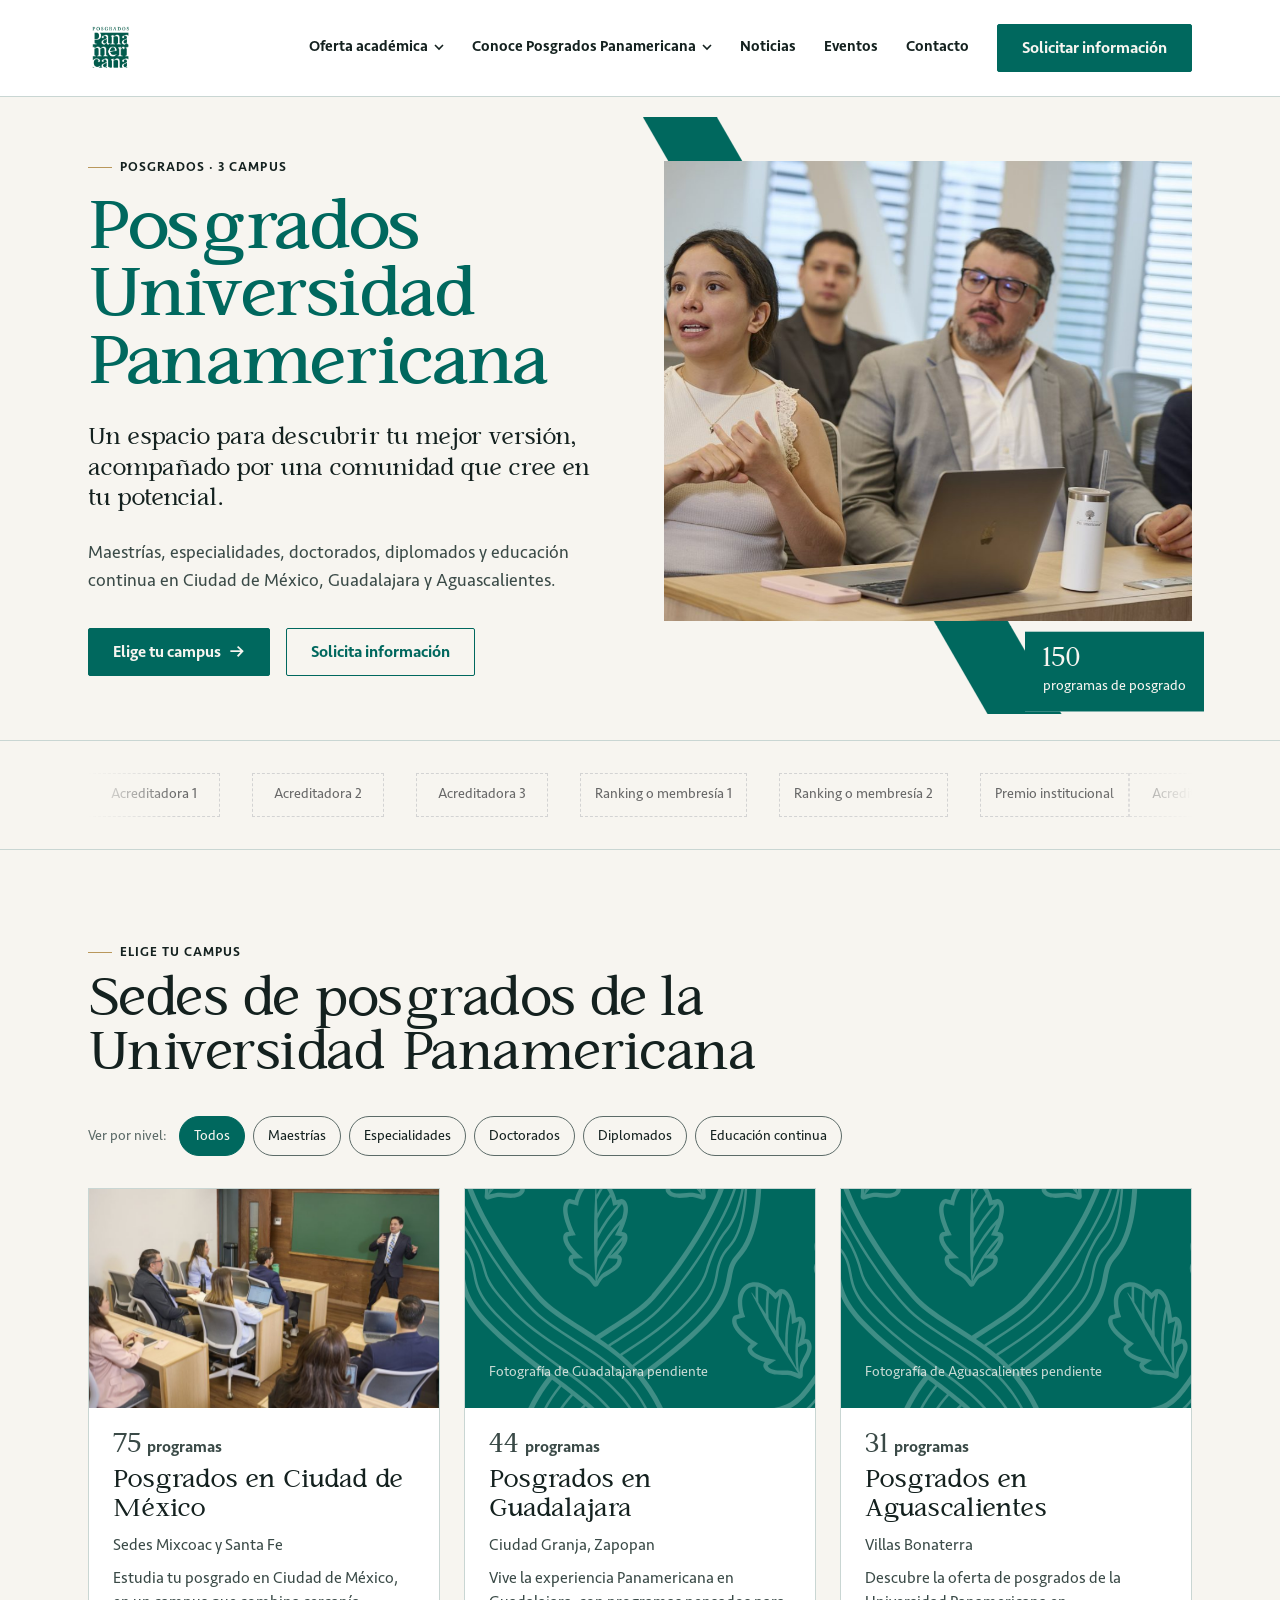
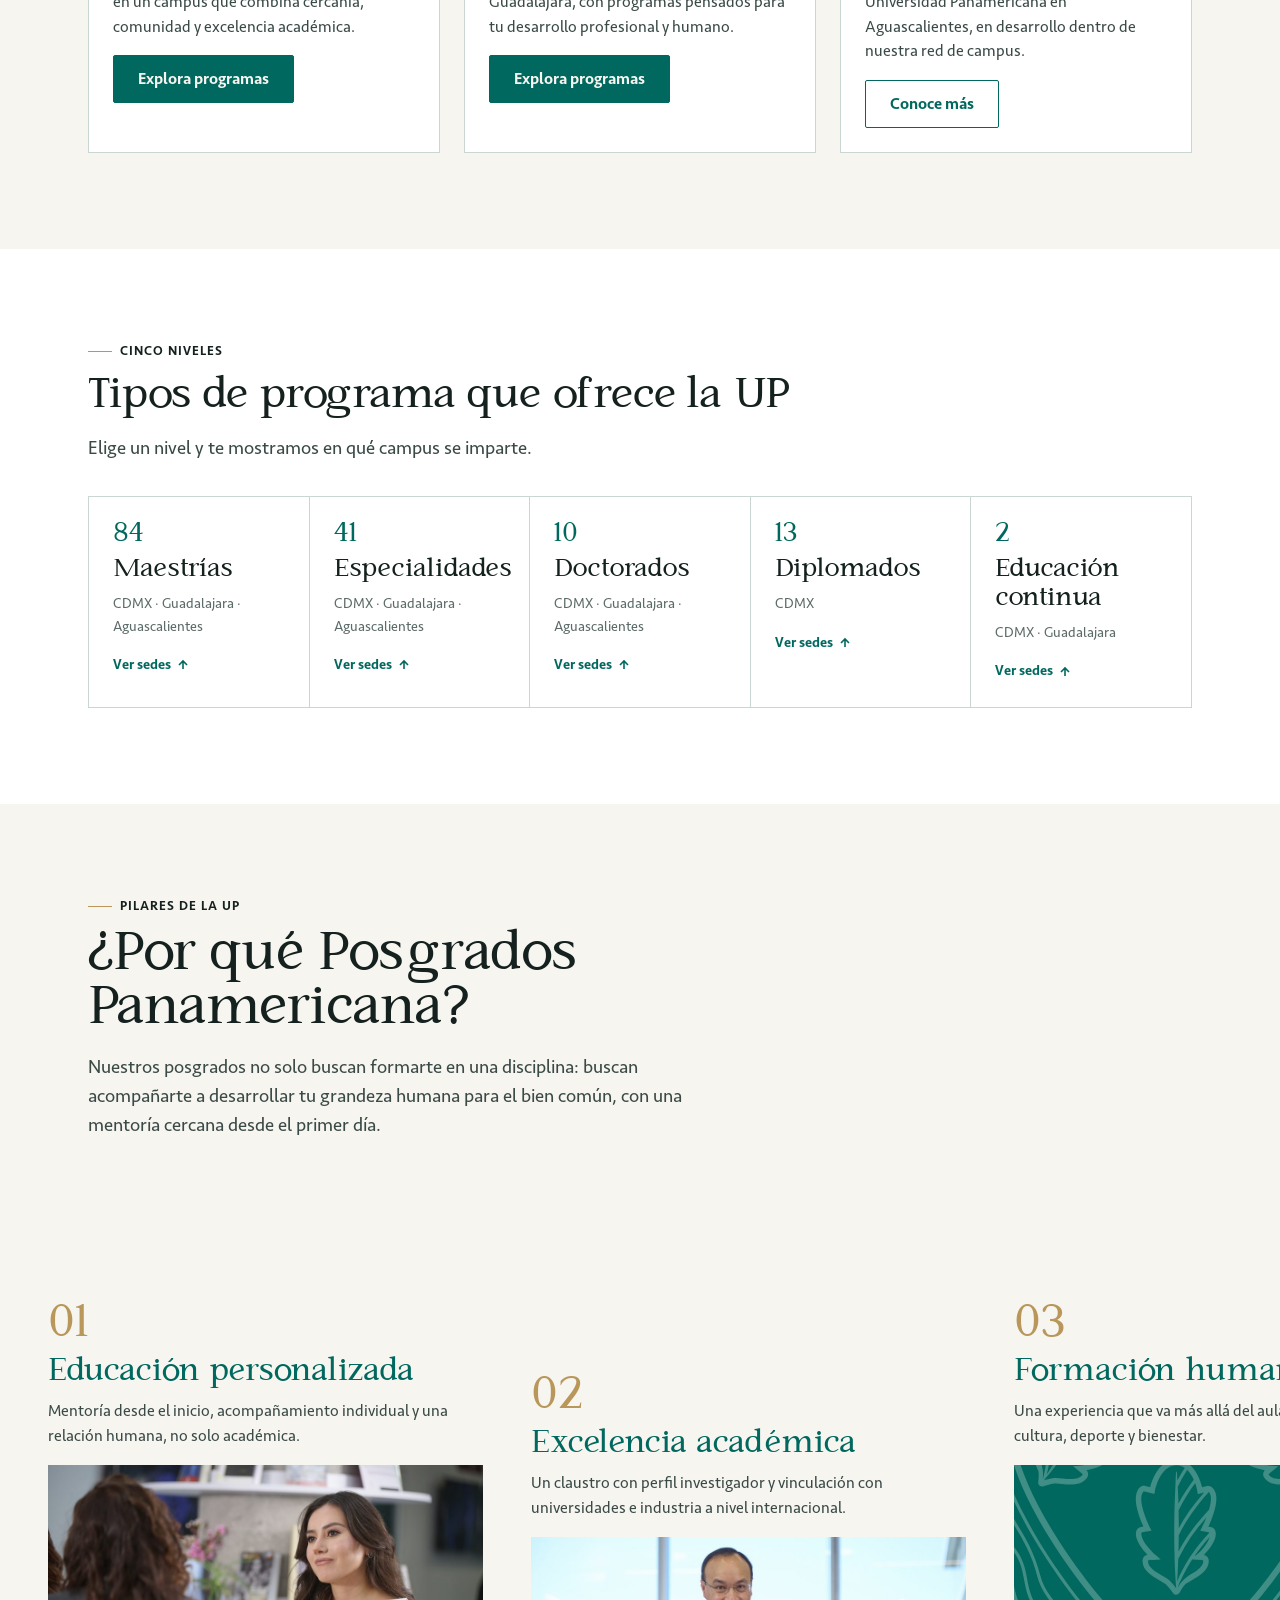
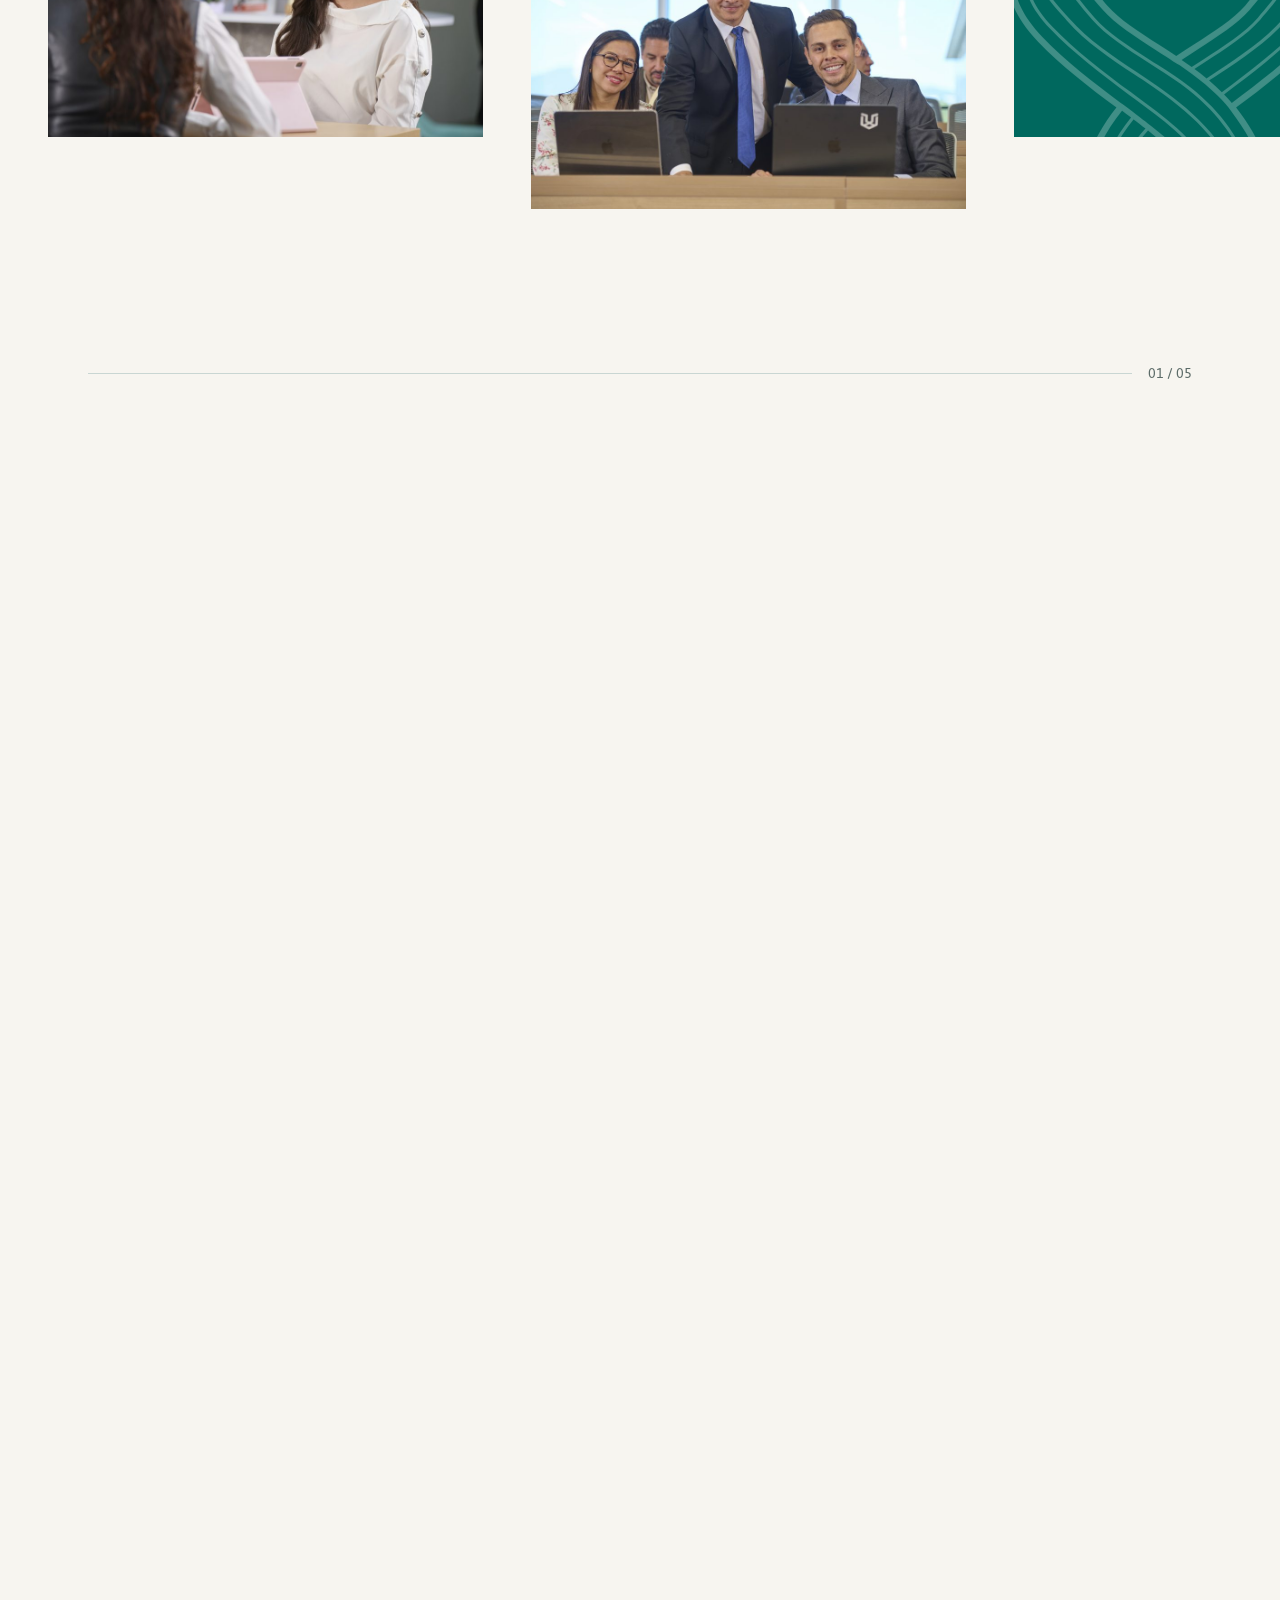
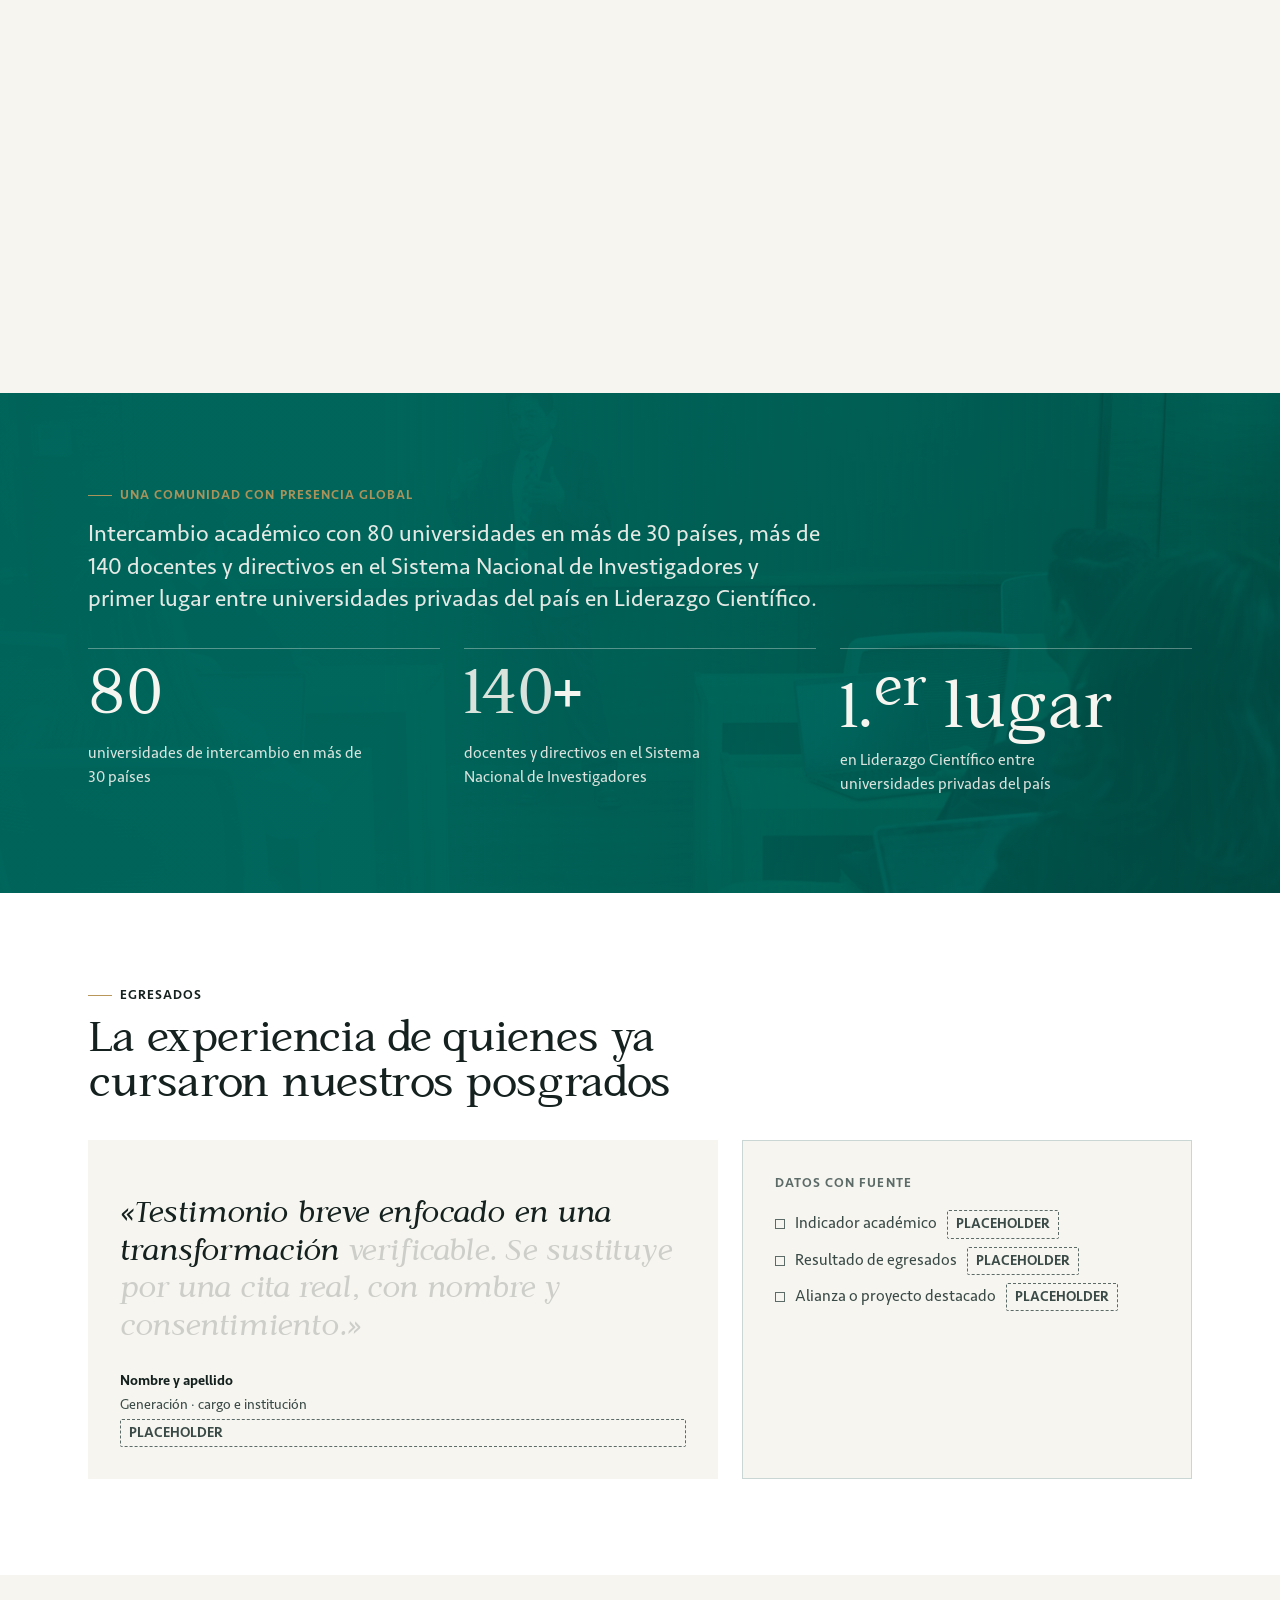
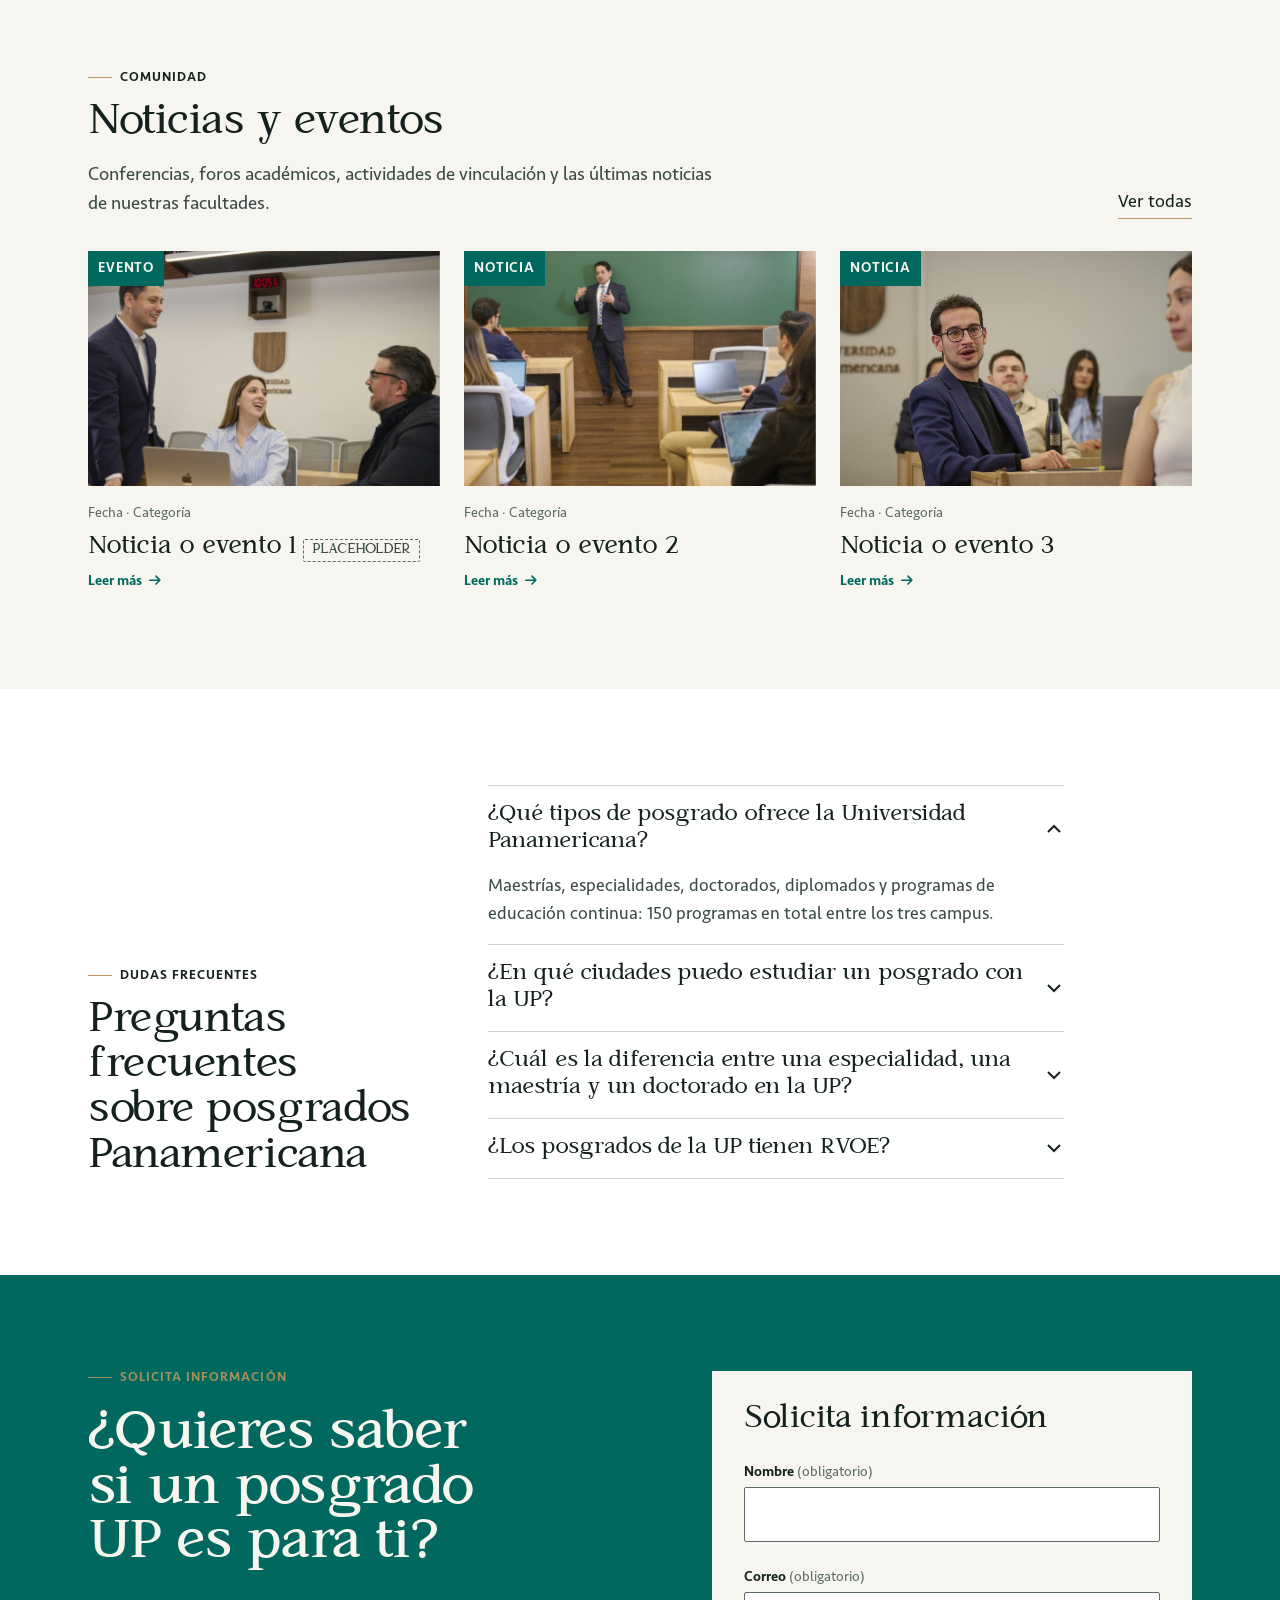
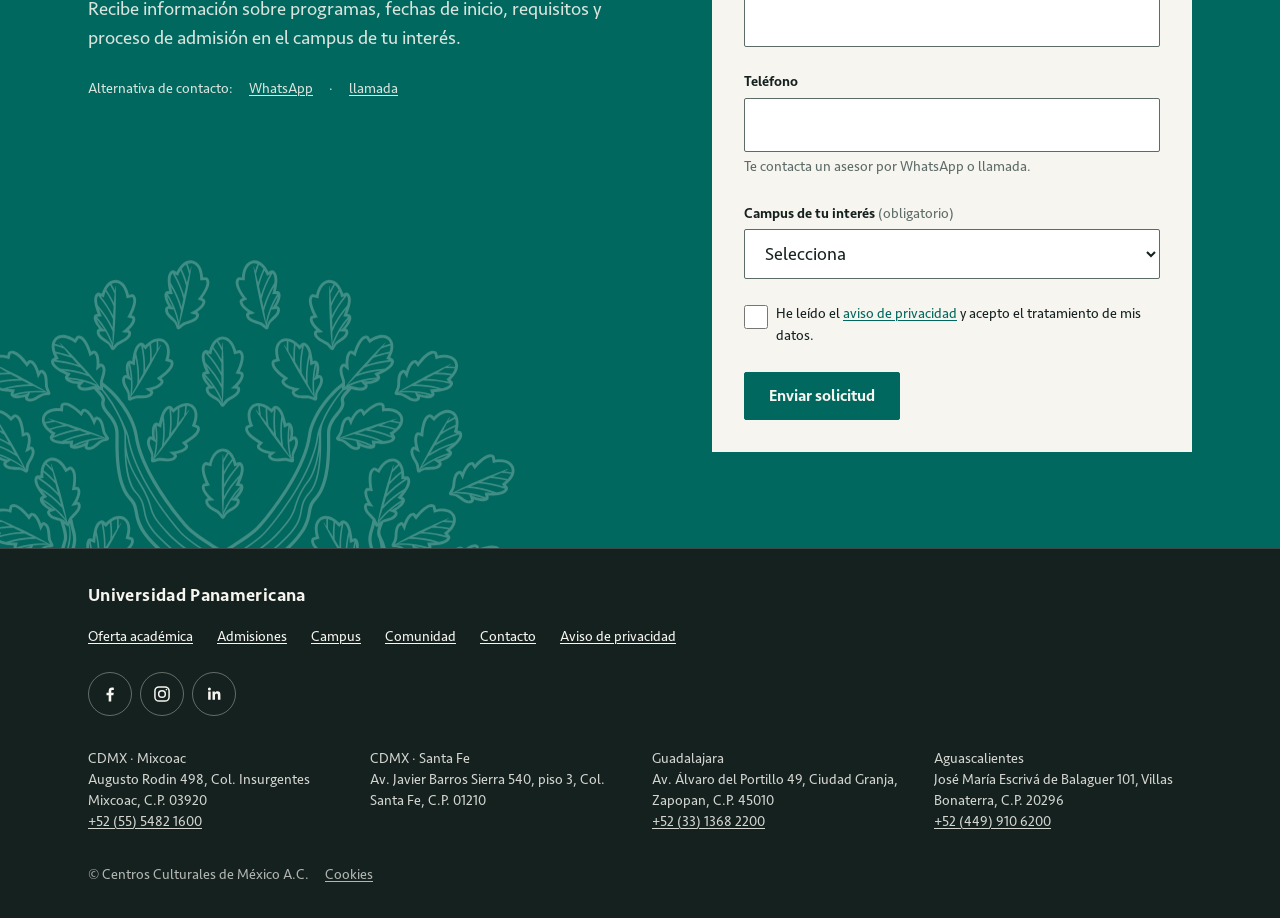
==== home.html @ c38ca0f2 "Escala tipográfica por roles en la Home B; redes sociales en el pie Co-Authored-By: Claude Opus 5.5 " ====
<!DOCTYPE html>
<html lang="es-MX">
<head>
<meta charset="utf-8">
<meta name="viewport" content="width=device-width, initial-scale=1">
<title>Posgrados Universidad Panamericana · Maestrías, especialidades y doctorados en CDMX, Guadalajara y Aguascalientes</title>
<meta name="description" content="150 programas de posgrado de la Universidad Panamericana en Ciudad de México, Guadalajara y Aguascalientes: maestrías, especialidades, doctorados, diplomados y educación continua.">
<meta name="robots" content="noindex, nofollow">
<link rel="stylesheet" href="design-system/ds.css?v=6">
<link rel="stylesheet" href="design-system/camino.css?v=6">
<link rel="stylesheet" href="design-system/campus.css?v=19">
</head>
<body class="cp-pagina cp-home">
<a class="oculto-visual" href="#contenido">Saltar al contenido</a>
<!--
  Home · Propuesta B «Campus primero» (2026-09-24)
  Estructura, orden y copy de trabajo: wireframe de Figma «UP - Wireframes (Home)».
  Piel: sistema UP (DESIGN · TOKENS · COMPONENTS). La Propuesta A «El camino» (inicio.html) no se modifica.
  Cabecera: la del wireframe (decisión de Jazmín Córdova, 2026-09-25). Pie: el aprobado por el cliente (UX-SPEC §2; conflicto C2 abierto).
-->

<!-- Cabecera según el wireframe de Figma (2026-09-25, a pedido de Jazmín Córdova):
     logo · Oferta académica ▾ · Conoce Posgrados Panamericana ▾ · Noticias · Eventos · Contacto · Solicitar información.
     Sin barra institucional. El contenido de los desplegables no está en el Figma: sale de la lista de páginas
     del cliente y del inventario oficial (pendiente B29). -->
<header class="cp-cab" id="cab">
  <div class="contenedor cp-cab__barra">
    <a class="cp-cab__logo" href="#" aria-label="Posgrados Panamericana — Inicio"><img src="design-system/img/logo-posgrados.webp" width="137" height="160" alt=""></a>
    <nav class="cp-nav" aria-label="Principal">
      <ul class="cp-nav__lista">
        <li class="cp-nav__item">
          <button class="cp-nav__boton" type="button" aria-expanded="false" aria-controls="d-oferta">Oferta académica<svg viewBox="0 0 10 10" aria-hidden="true"><path d="M1 3l4 4 4-4" fill="none" stroke="currentColor" stroke-width="1.6"/></svg></button>
          <div class="cp-desp" id="d-oferta" hidden><div class="contenedor cp-desp__rejilla">
          <div class="cp-desp__col">
            <p class="cp-desp__titulo">Por nivel</p>
            <ul>
              <li><a href="#"><span>Maestrías</span><b>84</b></a></li>
              <li><a href="#"><span>Especialidades</span><b>41</b></a></li>
              <li><a href="#"><span>Doctorados</span><b>10</b></a></li>
              <li><a href="#"><span>Diplomados</span><b>13</b></a></li>
              <li><a href="#"><span>Educación continua</span><b>2</b></a></li>
            </ul>
          </div>
          <div class="cp-desp__col">
            <p class="cp-desp__titulo">Por campus</p>
            <ul>
              <li><a href="#sedes" data-cierra-desp><span>Ciudad de México</span><b>75</b></a></li>
              <li><a href="#sedes" data-cierra-desp><span>Guadalajara</span><b>44</b></a></li>
              <li><a href="#sedes" data-cierra-desp><span>Aguascalientes</span><b>31</b></a></li>
            </ul>
          </div>
          <div class="cp-desp__col cp-desp__col--marca">
            <div class="banda" aria-hidden="true"></div>
            <p class="cp-desp__cifra"><b>150</b> programas de posgrado en 3 campus</p>
            <a class="cp-desp__todo" href="#">Ver todos los programas <span aria-hidden="true">→</span></a>
          </div>
          </div></div>
        </li>
        <li class="cp-nav__item">
          <button class="cp-nav__boton" type="button" aria-expanded="false" aria-controls="d-conoce">Conoce Posgrados Panamericana<svg viewBox="0 0 10 10" aria-hidden="true"><path d="M1 3l4 4 4-4" fill="none" stroke="currentColor" stroke-width="1.6"/></svg></button>
          <div class="cp-desp" id="d-conoce" hidden><div class="contenedor cp-desp__rejilla">
          <div class="cp-desp__col">
            <p class="cp-desp__titulo">Posgrados Panamericana</p>
            <ul>
              <li><a href="#"><span>Nosotros</span></a></li>
              <li><a href="#sedes" data-cierra-desp><span>Sedes</span></a></li>
              <li><a href="#"><span>Admisiones</span></a></li>
              <li><a href="#"><span>Becas, financiamiento y convenios</span></a></li>
            </ul>
          </div>
          <div class="cp-desp__col">
            <p class="cp-desp__titulo">En esta página</p>
            <ul>
              <li><a href="#por-que" data-cierra-desp><span>¿Por qué Posgrados Panamericana?</span></a></li>
              <li><a href="#testimonios" data-cierra-desp><span>Experiencia de egresados</span></a></li>
              <li><a href="#preguntas" data-cierra-desp><span>Preguntas frecuentes</span></a></li>
            </ul>
          </div>
          <div class="cp-desp__col cp-desp__col--marca">
            <div class="banda" aria-hidden="true"></div>
            <p class="cp-desp__cifra">Un espacio para descubrir tu mejor versión.</p>
            <a class="cp-desp__todo" href="#solicitud" data-ir-form>Solicita información <span aria-hidden="true">→</span></a>
          </div>
          </div></div>
        </li>
        <li class="cp-nav__item"><a class="cp-nav__enlace" href="#noticias">Noticias</a></li>
        <li class="cp-nav__item"><a class="cp-nav__enlace" href="#noticias">Eventos</a></li>
        <li class="cp-nav__item"><a class="cp-nav__enlace" href="#">Contacto</a></li>
      </ul>
    </nav>
    <a class="boton boton--primario cp-cab__cta" href="#solicitud" data-ir-form>Solicitar información</a>
    <span class="cp-progreso" id="progreso" aria-hidden="true"></span>
    <button class="cab__menu cp-cab__menu" id="abrir-menu" type="button" aria-expanded="false" aria-controls="capa-menu"><span class="hamb" aria-hidden="true"><i></i><i></i><i></i></span>Menú</button>
  </div>
</header>
<div class="cp-velo" id="velo" hidden></div>

<!-- Menú móvil: la misma estructura del Figma, con acordeones -->
<div class="capa cp-capa" id="capa-menu" role="dialog" aria-modal="true" aria-label="Menú" hidden>
  <div class="banda banda--atenuada banda--traza" aria-hidden="true"></div>
  <div class="contenedor">
    <div class="capa__cabeza">
      <span class="marca-texto">Posgrados Panamericana</span>
      <button class="cab__menu" id="cerrar-menu" type="button">Cerrar</button>
    </div>
    <nav class="cp-capa__nav" aria-label="Principal (móvil)">
      <div class="cp-capa__item">
        <button class="cp-capa__boton" type="button" aria-expanded="false" aria-controls="m-oferta">Oferta académica<svg viewBox="0 0 10 10" aria-hidden="true"><path d="M1 3l4 4 4-4" fill="none" stroke="currentColor" stroke-width="1.6"/></svg></button>
        <div class="cp-capa__panel" id="m-oferta" hidden><div class="cp-desp__col">
            <p class="cp-desp__titulo">Por nivel</p>
            <ul>
              <li><a href="#"><span>Maestrías</span><b>84</b></a></li>
              <li><a href="#"><span>Especialidades</span><b>41</b></a></li>
              <li><a href="#"><span>Doctorados</span><b>10</b></a></li>
              <li><a href="#"><span>Diplomados</span><b>13</b></a></li>
              <li><a href="#"><span>Educación continua</span><b>2</b></a></li>
            </ul>
          </div>
          <div class="cp-desp__col">
            <p class="cp-desp__titulo">Por campus</p>
            <ul>
              <li><a href="#sedes" data-cierra-desp><span>Ciudad de México</span><b>75</b></a></li>
              <li><a href="#sedes" data-cierra-desp><span>Guadalajara</span><b>44</b></a></li>
              <li><a href="#sedes" data-cierra-desp><span>Aguascalientes</span><b>31</b></a></li>
            </ul>
          </div>
          <div class="cp-desp__col cp-desp__col--marca">
            <div class="banda" aria-hidden="true"></div>
            <p class="cp-desp__cifra"><b>150</b> programas de posgrado en 3 campus</p>
            <a class="cp-desp__todo" href="#">Ver todos los programas <span aria-hidden="true">→</span></a>
          </div></div>
      </div>
      <div class="cp-capa__item">
        <button class="cp-capa__boton" type="button" aria-expanded="false" aria-controls="m-conoce">Conoce Posgrados Panamericana<svg viewBox="0 0 10 10" aria-hidden="true"><path d="M1 3l4 4 4-4" fill="none" stroke="currentColor" stroke-width="1.6"/></svg></button>
        <div class="cp-capa__panel" id="m-conoce" hidden><div class="cp-desp__col">
            <p class="cp-desp__titulo">Posgrados Panamericana</p>
            <ul>
              <li><a href="#"><span>Nosotros</span></a></li>
              <li><a href="#sedes" data-cierra-desp><span>Sedes</span></a></li>
              <li><a href="#"><span>Admisiones</span></a></li>
              <li><a href="#"><span>Becas, financiamiento y convenios</span></a></li>
            </ul>
          </div>
          <div class="cp-desp__col">
            <p class="cp-desp__titulo">En esta página</p>
            <ul>
              <li><a href="#por-que" data-cierra-desp><span>¿Por qué Posgrados Panamericana?</span></a></li>
              <li><a href="#testimonios" data-cierra-desp><span>Experiencia de egresados</span></a></li>
              <li><a href="#preguntas" data-cierra-desp><span>Preguntas frecuentes</span></a></li>
            </ul>
          </div>
          <div class="cp-desp__col cp-desp__col--marca">
            <div class="banda" aria-hidden="true"></div>
            <p class="cp-desp__cifra">Un espacio para descubrir tu mejor versión.</p>
            <a class="cp-desp__todo" href="#solicitud" data-ir-form>Solicita información <span aria-hidden="true">→</span></a>
          </div></div>
      </div>
      <div class="cp-capa__item"><a class="cp-capa__enlace" href="#noticias" data-cierra-desp>Noticias</a></div>
      <div class="cp-capa__item"><a class="cp-capa__enlace" href="#noticias" data-cierra-desp>Eventos</a></div>
      <div class="cp-capa__item"><a class="cp-capa__enlace" href="#">Contacto</a></div>
    </nav>
    <a class="boton boton--primario cp-capa__cta" href="#solicitud" data-ir-form>Solicitar información</a>
  </div>
</div>

<main id="contenido">

  <!-- 01 · Hero -->
  <section class="cp-hero" id="inicio" aria-labelledby="h1">
    <div class="contenedor">
      <div class="cp-hero__texto">
        <p class="cap-etiqueta">Posgrados · 3 campus</p>
        <h1 id="h1" data-lineas><span class="linea"><span>Posgrados</span></span> <span class="linea"><span>Universidad</span></span> <span class="linea"><span>Panamericana</span></span></h1>
        <p class="cp-hero__promesa">Un espacio para descubrir tu mejor versión, acompañado por una comunidad que cree en tu potencial.</p>
        <p class="cp-hero__aeo">Maestrías, especialidades, doctorados, diplomados y educación continua en Ciudad de México, Guadalajara y Aguascalientes.</p>
        <div class="cp-hero__acciones">
          <a class="boton boton--primario" href="#sedes" data-ir-sedes>Elige tu campus <span aria-hidden="true">→</span></a>
          <a class="boton boton--secundario" href="#solicitud" data-ir-form>Solicita información</a>
        </div>
      </div>
      <div class="cp-hero__escena">
        <div class="cp-hero__tahali" data-parallax="-0.08" aria-hidden="true"></div>
        <figure class="cp-hero__foto" style="--foco: 60% 35%">
          <img src="design-system/img/escena-01.jpg" width="1440" height="960" alt="Estudiantes de posgrado en clase en el campus Mixcoac" fetchpriority="high" data-parallax="0.12">
        </figure>
        <p class="cp-hero__cifra" data-parallax="-0.08"><b data-cuenta="150">150</b>programas de posgrado</p>
      </div>
    </div>
  </section>

  <!-- 02 · Reconocimiento social -->
  <section class="cp-confianza" aria-label="Reconocimientos">
    <div class="contenedor">
      <div class="cp-cinta">
        <ul class="cp-cinta__pista">
          <li>Acreditadora 1</li><li>Acreditadora 2</li><li>Acreditadora 3</li><li>Ranking o membresía 1</li><li>Ranking o membresía 2</li><li>Premio institucional</li>
        </ul>
        <ul class="cp-cinta__pista" aria-hidden="true">
          <li>Acreditadora 1</li><li>Acreditadora 2</li><li>Acreditadora 3</li><li>Ranking o membresía 1</li><li>Ranking o membresía 2</li><li>Premio institucional</li>
        </ul>
      </div>
    </div>
  </section>

  <!-- 03 · Sedes -->
  <section class="cp-seccion cp-seccion--papel" id="sedes" aria-labelledby="h-sedes">
    <div class="contenedor">
      <div class="cp-cabeza">
        <div>
          <p class="cap-etiqueta">Elige tu campus</p>
          <h2 class="cp-h2 cp-mascara" id="h-sedes">Sedes de posgrados de la Universidad Panamericana</h2>
        </div>
        <div class="cp-filtro" role="group" aria-label="Filtrar campus por tipo de programa">
          <span class="cp-filtro__etiqueta">Ver por nivel:</span>
          <button type="button" aria-pressed="true" data-nivel="">Todos</button>
          <button type="button" aria-pressed="false" data-nivel="maestrias">Maestrías</button>
          <button type="button" aria-pressed="false" data-nivel="especialidades">Especialidades</button>
          <button type="button" aria-pressed="false" data-nivel="doctorados">Doctorados</button>
          <button type="button" aria-pressed="false" data-nivel="diplomados">Diplomados</button>
          <button type="button" aria-pressed="false" data-nivel="continua">Educación continua</button>
        </div>
      </div>
      <p class="oculto-visual" aria-live="polite" id="sedes-estado"></p>
      <ul class="cp-sedes" id="lista-sedes">
        <li class="cp-sede cp-revela" style="--k:0" data-campus="cdmx" data-todos="75" data-maestrias="37" data-especialidades="18" data-doctorados="6" data-diplomados="13" data-continua="1">
          <div class="cp-sede__foto"><img src="design-system/img/mosaico-02.jpg" width="960" height="640" alt="Salón de posgrados del campus Mixcoac durante una clase" loading="lazy" data-parallax="0.08"></div>
          <div class="cp-sede__cuerpo">
            <p class="cp-sede__cuenta"><b data-n>75</b><span data-etq>programas</span></p>
            <h3>Posgrados en Ciudad de México</h3>
            <p class="cp-sede__sedes">Sedes Mixcoac y Santa Fe</p>
            <p>Estudia tu posgrado en Ciudad de México, en un campus que combina cercanía, comunidad y excelencia académica.</p>
            <p class="cp-sede__aviso">Este campus no ofrece programas de este nivel.</p>
            <a class="boton boton--primario" href="#">Explora programas</a>
          </div>
        </li>
        <li class="cp-sede cp-revela" style="--k:1" data-campus="gdl" data-todos="44" data-maestrias="26" data-especialidades="14" data-doctorados="3" data-diplomados="0" data-continua="1">
          <div class="cp-sede__foto cp-sede__foto--sin"><div class="textura-roble textura-roble--acercamiento" data-parallax="0.06" aria-hidden="true"></div><span>Fotografía de Guadalajara pendiente</span></div>
          <div class="cp-sede__cuerpo">
            <p class="cp-sede__cuenta"><b data-n>44</b><span data-etq>programas</span></p>
            <h3>Posgrados en Guadalajara</h3>
            <p class="cp-sede__sedes">Ciudad Granja, Zapopan</p>
            <p>Vive la experiencia Panamericana en Guadalajara, con programas pensados para tu desarrollo profesional y humano.</p>
            <p class="cp-sede__aviso">Este campus no ofrece programas de este nivel.</p>
            <a class="boton boton--primario" href="#">Explora programas</a>
          </div>
        </li>
        <li class="cp-sede cp-revela" style="--k:2" data-campus="ags" data-todos="31" data-maestrias="21" data-especialidades="9" data-doctorados="1" data-diplomados="0" data-continua="0">
          <div class="cp-sede__foto cp-sede__foto--sin"><div class="textura-roble textura-roble--acercamiento" data-parallax="0.06" aria-hidden="true"></div><span>Fotografía de Aguascalientes pendiente</span></div>
          <div class="cp-sede__cuerpo">
            <p class="cp-sede__cuenta"><b data-n>31</b><span data-etq>programas</span></p>
            <h3>Posgrados en Aguascalientes</h3>
            <p class="cp-sede__sedes">Villas Bonaterra</p>
            <p>Descubre la oferta de posgrados de la Universidad Panamericana en Aguascalientes, en desarrollo dentro de nuestra red de campus.</p>
            <p class="cp-sede__aviso">Este campus no ofrece programas de este nivel.</p>
            <a class="boton boton--secundario" href="#">Conoce más</a>
          </div>
        </li>
      </ul>
    </div>
  </section>

  <!-- 04 · Tipos de programa -->
  <section class="cp-seccion cp-seccion--elevada" id="niveles" aria-labelledby="h-niveles">
    <div class="contenedor">
      <div class="cp-cabeza">
        <div>
          <p class="cap-etiqueta">Cinco niveles</p>
          <h2 class="cp-h2 cp-mascara" id="h-niveles">Tipos de programa que ofrece la UP</h2>
          <p class="cp-apoyo">Elige un nivel y te mostramos en qué campus se imparte.</p>
        </div>
      </div>
      <ul class="cp-niveles">
        <li class="cp-nivel cp-revela" style="--k:0"><button type="button" data-ver-nivel="maestrias"><span class="cp-nivel__n">84</span><span class="cp-nivel__nombre">Maestrías</span><span class="cp-nivel__campus">CDMX · Guadalajara · Aguascalientes</span><span class="cp-nivel__ir">Ver sedes <svg viewBox="0 0 12 12" aria-hidden="true"><path d="M6 10V2M2 6l4-4 4 4" fill="none" stroke="currentColor" stroke-width="1.6"/></svg></span></button></li>
        <li class="cp-nivel cp-revela" style="--k:1"><button type="button" data-ver-nivel="especialidades"><span class="cp-nivel__n">41</span><span class="cp-nivel__nombre">Especialidades</span><span class="cp-nivel__campus">CDMX · Guadalajara · Aguascalientes</span><span class="cp-nivel__ir">Ver sedes <svg viewBox="0 0 12 12" aria-hidden="true"><path d="M6 10V2M2 6l4-4 4 4" fill="none" stroke="currentColor" stroke-width="1.6"/></svg></span></button></li>
        <li class="cp-nivel cp-revela" style="--k:2"><button type="button" data-ver-nivel="doctorados"><span class="cp-nivel__n">10</span><span class="cp-nivel__nombre">Doctorados</span><span class="cp-nivel__campus">CDMX · Guadalajara · Aguascalientes</span><span class="cp-nivel__ir">Ver sedes <svg viewBox="0 0 12 12" aria-hidden="true"><path d="M6 10V2M2 6l4-4 4 4" fill="none" stroke="currentColor" stroke-width="1.6"/></svg></span></button></li>
        <li class="cp-nivel cp-revela" style="--k:3"><button type="button" data-ver-nivel="diplomados"><span class="cp-nivel__n">13</span><span class="cp-nivel__nombre">Diplomados</span><span class="cp-nivel__campus">CDMX</span><span class="cp-nivel__ir">Ver sedes <svg viewBox="0 0 12 12" aria-hidden="true"><path d="M6 10V2M2 6l4-4 4 4" fill="none" stroke="currentColor" stroke-width="1.6"/></svg></span></button></li>
        <li class="cp-nivel cp-revela" style="--k:4"><button type="button" data-ver-nivel="continua"><span class="cp-nivel__n">2</span><span class="cp-nivel__nombre">Educación continua</span><span class="cp-nivel__campus">CDMX · Guadalajara</span><span class="cp-nivel__ir">Ver sedes <svg viewBox="0 0 12 12" aria-hidden="true"><path d="M6 10V2M2 6l4-4 4 4" fill="none" stroke="currentColor" stroke-width="1.6"/></svg></span></button></li>
      </ul>
    </div>
  </section>

  <!-- 05 · ¿Por qué Posgrados Panamericana? -->
  <section class="cp-seccion cp-seccion--papel cp-porque" id="por-que" aria-labelledby="h-porque">
    <div class="contenedor">
      <div class="cp-cabeza">
        <div>
          <p class="cap-etiqueta">Pilares de la UP</p>
          <h2 class="cp-h2 cp-mascara" id="h-porque">¿Por qué Posgrados Panamericana?</h2>
          <p class="cp-apoyo">Nuestros posgrados no solo buscan formarte en una disciplina: buscan acompañarte a desarrollar tu grandeza humana para el bien común, con una mentoría cercana desde el primer día.</p>
        </div>
      </div>
    </div>
    <div class="cp-recorrido" id="recorrido">
      <div class="cp-recorrido__fijo">
        <div class="cp-recorrido__marco">
          <ol class="cp-pilares" id="pilares">
          <li class="cp-pilar"><span class="cp-pilar__n" aria-hidden="true">01</span><h3>Educación personalizada</h3><p>Mentoría desde el inicio, acompañamiento individual y una relación humana, no solo académica.</p><figure class="cp-pilar__foto"><img src="design-system/img/mosaico-05.jpg" width="960" height="640" alt="Conversación entre estudiantes de posgrado" loading="lazy"></figure></li>
          <li class="cp-pilar"><span class="cp-pilar__n" aria-hidden="true">02</span><h3>Excelencia académica</h3><p>Un claustro con perfil investigador y vinculación con universidades e industria a nivel internacional.</p><figure class="cp-pilar__foto"><img src="design-system/img/mosaico-04.jpg" width="960" height="640" alt="Profesor de posgrado durante una sesión con su grupo" loading="lazy"></figure></li>
          <li class="cp-pilar"><span class="cp-pilar__n" aria-hidden="true">03</span><h3>Formación humana</h3><p>Una experiencia que va más allá del aula, con espacios de arte, cultura, deporte y bienestar.</p><div class="cp-pilar__plasta" aria-hidden="true"><div class="textura-roble textura-roble--acercamiento" data-parallax="0.06" aria-hidden="true"></div></div></li>
          <li class="cp-pilar"><span class="cp-pilar__n" aria-hidden="true">04</span><h3>Compromiso social</h3><p>Programas y espacios donde tu formación se traduce en servicio real a la comunidad.</p><div class="cp-pilar__plasta" aria-hidden="true"><div class="textura-roble textura-roble--acercamiento" data-parallax="0.06" aria-hidden="true"></div></div></li>
          <li class="cp-pilar"><span class="cp-pilar__n" aria-hidden="true">05</span><h3>Investigación y difusión</h3><p>Una universidad reconocida por su liderazgo científico entre instituciones privadas del país.</p><figure class="cp-pilar__foto"><img src="design-system/img/mosaico-03.jpg" width="960" height="640" alt="Reunión académica en el campus Mixcoac" loading="lazy"></figure></li>
          </ol>
        </div>
        <div class="contenedor cp-recorrido__pie" aria-hidden="true"><span class="cp-recorrido__barra"><i id="recorrido-barra"></i></span><span id="recorrido-pos">01 / 05</span></div>
      </div>
    </div>

    <div class="cp-cifras" id="cifras">
      <div class="cp-cifras__fondo" aria-hidden="true"><img src="design-system/img/escena-03.jpg" width="1440" height="960" alt="" loading="lazy" data-parallax="0.2"></div>
      <div class="contenedor">
        <div class="cp-cifras__intro cp-revela">
          <p class="cap-etiqueta">Una comunidad con presencia global</p>
          <p>Intercambio académico con 80 universidades en más de 30 países, más de 140 docentes y directivos en el Sistema Nacional de Investigadores y primer lugar entre universidades privadas del país en Liderazgo Científico.</p>
        </div>
        <ul>
          <li class="cp-revela" style="--k:0"><b data-cuenta="80">80</b><span>universidades de intercambio en más de 30 países</span></li>
          <li class="cp-revela" style="--k:1"><b><span data-cuenta="140">140</span>+</b><span>docentes y directivos en el Sistema Nacional de Investigadores</span></li>
          <li class="cp-revela" style="--k:2"><b>1.<sup>er</sup> lugar</b><span>en Liderazgo Científico entre universidades privadas del país</span></li>
        </ul>
      </div>
    </div>
  </section>

  <!-- 05b · Testimonios -->
  <section class="cp-seccion cp-seccion--elevada" id="testimonios" aria-labelledby="h-testimonios">
    <div class="contenedor">
      <div class="cp-cabeza"><div><p class="cap-etiqueta">Egresados</p><h2 class="cp-h2 cp-mascara" id="h-testimonios">La experiencia de quienes ya cursaron nuestros posgrados</h2></div></div>
      <div class="cp-prueba">
        <figure class="cp-testimonio cp-revela">
          <blockquote data-ilumina>«Testimonio breve enfocado en una transformación verificable. Se sustituye por una cita real, con nombre y consentimiento.»</blockquote>
          <figcaption><b>Nombre y apellido</b><span>Generación · cargo e institución</span><span class="ds__tag ds__tag--placeholder">PLACEHOLDER</span></figcaption>
        </figure>
        <div class="cp-datos cp-revela" style="--k:1">
          <h3>Datos con fuente</h3>
          <ul><li>Indicador académico <span class="ds__tag ds__tag--placeholder">PLACEHOLDER</span></li><li>Resultado de egresados <span class="ds__tag ds__tag--placeholder">PLACEHOLDER</span></li><li>Alianza o proyecto destacado <span class="ds__tag ds__tag--placeholder">PLACEHOLDER</span></li></ul>
        </div>
      </div>
    </div>
  </section>

  <!-- 06 · Noticias y eventos (HubSpot; se oculta si no hay publicaciones) -->
  <section class="cp-seccion cp-seccion--papel" id="noticias" aria-labelledby="h-noticias" data-hubspot-blog>
    <div class="contenedor">
      <div class="cp-cabeza">
        <div>
          <p class="cap-etiqueta">Comunidad</p>
          <h2 class="cp-h2 cp-mascara" id="h-noticias">Noticias y eventos</h2>
          <p class="cp-apoyo">Conferencias, foros académicos, actividades de vinculación y las últimas noticias de nuestras facultades.</p>
        </div>
        <a class="enlace-filete" href="#">Ver todas</a>
      </div>
      <ul class="cp-noticias">
        <li class="cp-noticia cp-revela" style="--k:0"><a href="#"><div class="cp-noticia__img"><img src="design-system/img/mosaico-06.jpg" width="960" height="640" alt="" loading="lazy" data-parallax="0.06"><span class="cp-noticia__tipo">Evento</span></div><p class="cp-noticia__meta">Fecha · Categoría</p><h3>Noticia o evento 1 <span class="ds__tag ds__tag--placeholder">PLACEHOLDER</span></h3><span class="cp-noticia__leer">Leer más <span aria-hidden="true">→</span></span></a></li>
        <li class="cp-noticia cp-revela" style="--k:1"><a href="#"><div class="cp-noticia__img"><img src="design-system/img/mosaico-01.jpg" width="960" height="640" alt="" loading="lazy" data-parallax="0.06"><span class="cp-noticia__tipo">Noticia</span></div><p class="cp-noticia__meta">Fecha · Categoría</p><h3>Noticia o evento 2</h3><span class="cp-noticia__leer">Leer más <span aria-hidden="true">→</span></span></a></li>
        <li class="cp-noticia cp-revela" style="--k:2"><a href="#"><div class="cp-noticia__img"><img src="design-system/img/escena-02.jpg" width="1440" height="960" alt="" loading="lazy" data-parallax="0.06"><span class="cp-noticia__tipo">Noticia</span></div><p class="cp-noticia__meta">Fecha · Categoría</p><h3>Noticia o evento 3</h3><span class="cp-noticia__leer">Leer más <span aria-hidden="true">→</span></span></a></li>
      </ul>
    </div>
  </section>

  <!-- 07 · Preguntas frecuentes -->
  <section class="cp-seccion cp-seccion--elevada" id="preguntas" aria-labelledby="h-preguntas">
    <div class="contenedor cp-faq">
      <div class="cp-cabeza" style="margin:0"><div><p class="cap-etiqueta">Dudas frecuentes</p><h2 class="cp-h2 cp-mascara" id="h-preguntas">Preguntas frecuentes sobre posgrados Panamericana</h2></div></div>
      <div class="acordeon">
        <div class="acordeon__item"><h3><button class="acordeon__boton" aria-expanded="true" aria-controls="faq-1"><span class="q">¿Qué tipos de posgrado ofrece la Universidad Panamericana?</span><svg viewBox="0 0 20 20" aria-hidden="true"><path d="M4 7l6 6 6-6" fill="none" stroke="currentColor" stroke-width="2"/></svg></button></h3><div class="acordeon__panel" id="faq-1"><div><p>Maestrías, especialidades, doctorados, diplomados y programas de educación continua: 150 programas en total entre los tres campus.</p></div></div></div>
        <div class="acordeon__item"><h3><button class="acordeon__boton" aria-expanded="false" aria-controls="faq-2"><span class="q">¿En qué ciudades puedo estudiar un posgrado con la UP?</span><svg viewBox="0 0 20 20" aria-hidden="true"><path d="M4 7l6 6 6-6" fill="none" stroke="currentColor" stroke-width="2"/></svg></button></h3><div class="acordeon__panel" id="faq-2" data-cerrado><div><p>En Ciudad de México, con sedes en Mixcoac y Santa Fe; en Guadalajara, en Ciudad Granja, Zapopan; y en Aguascalientes, en Villas Bonaterra.</p></div></div></div>
        <div class="acordeon__item"><h3><button class="acordeon__boton" aria-expanded="false" aria-controls="faq-3"><span class="q">¿Cuál es la diferencia entre una especialidad, una maestría y un doctorado en la UP?</span><svg viewBox="0 0 20 20" aria-hidden="true"><path d="M4 7l6 6 6-6" fill="none" stroke="currentColor" stroke-width="2"/></svg></button></h3><div class="acordeon__panel" id="faq-3" data-cerrado><div><p><span class="ds__tag ds__tag--placeholder">PENDIENTE</span> Respuesta a redactar con Admisiones.</p></div></div></div>
        <div class="acordeon__item"><h3><button class="acordeon__boton" aria-expanded="false" aria-controls="faq-4"><span class="q">¿Los posgrados de la UP tienen RVOE?</span><svg viewBox="0 0 20 20" aria-hidden="true"><path d="M4 7l6 6 6-6" fill="none" stroke="currentColor" stroke-width="2"/></svg></button></h3><div class="acordeon__panel" id="faq-4" data-cerrado><div><p><span class="ds__tag ds__tag--placeholder">PENDIENTE</span> Respuesta institucional genérica, sin inventar números de RVOE.</p></div></div></div>
      </div>
    </div>
  </section>

  <!-- 08 · CTA final -->
  <section class="cp-seccion cp-cta cp-cta--roble" id="solicitud" aria-labelledby="h-cta">
    <div class="textura-roble" data-parallax="0.12" aria-hidden="true"></div>
    <div class="contenedor">
      <div class="cp-cta__mensaje">
        <p class="cap-etiqueta" style="color:var(--contenido-acento-inverso)">Solicita información</p>
        <h2 id="h-cta" tabindex="-1">¿Quieres saber si un posgrado UP es para ti?</h2>
        <p>Recibe información sobre programas, fechas de inicio, requisitos y proceso de admisión en el campus de tu interés.</p>
        <p class="cp-cta__alt">Alternativa de contacto: <a href="#">WhatsApp</a> · <a href="#">llamada</a></p>
      </div>
      <form class="cp-form" onsubmit="return false" aria-labelledby="h-form">
        <h3 id="h-form">Solicita información</h3>
        <div class="campo"><label class="campo__etiqueta" for="b-nombre">Nombre <span>(obligatorio)</span></label><input class="campo__control" id="b-nombre" type="text" autocomplete="name" required></div>
        <div class="campo"><label class="campo__etiqueta" for="b-correo">Correo <span>(obligatorio)</span></label><input class="campo__control" id="b-correo" type="email" autocomplete="email" required></div>
        <div class="campo"><label class="campo__etiqueta" for="b-tel">Teléfono</label><input class="campo__control" id="b-tel" type="tel" autocomplete="tel"><p class="campo__ayuda">Te contacta un asesor por WhatsApp o llamada.</p></div>
        <div class="campo"><label class="campo__etiqueta" for="b-campus">Campus de tu interés <span>(obligatorio)</span></label><select class="campo__control" id="b-campus" required><option value="">Selecciona</option><option>Ciudad de México</option><option>Guadalajara</option><option>Aguascalientes</option></select></div>
        <div class="campo campo--casilla"><input type="checkbox" id="b-priv" required><label for="b-priv">He leído el <a href="#">aviso de privacidad</a> y acepto el tratamiento de mis datos.</label></div>
        <button class="boton boton--primario" type="submit">Enviar solicitud</button>
      </form>
    </div>
  </section>

</main>

<footer class="pie-camino" id="pie">
  <div class="contenedor">
    <div style="display:grid;gap:var(--espacio-base)">
      <p class="marca-texto">Universidad Panamericana</p>
      <nav aria-label="Pie de página"><ul><li><a href="#">Oferta académica</a></li><li><a href="#">Admisiones</a></li><li><a href="#">Campus</a></li><li><a href="#">Comunidad</a></li><li><a href="#">Contacto</a></li><li><a href="#">Aviso de privacidad</a></li></ul></nav>
      <ul class="pie-redes" aria-label="Redes sociales">
        <li><a href="https://www.facebook.com/UPinstitucional/" target="_blank" rel="noopener" aria-label="Facebook de la Universidad Panamericana (se abre en otra pestaña)"><svg viewBox="0 0 24 24" aria-hidden="true"><path d="M13.5 21v-7.5h2.6l.4-3h-3V8.6c0-.9.3-1.5 1.5-1.5h1.6V4.4c-.3 0-1.2-.1-2.3-.1-2.3 0-3.9 1.4-3.9 4v2.2H7.8v3h2.6V21z" fill="currentColor"/></svg></a></li>
        <li><a href="https://www.instagram.com/upmexico/" target="_blank" rel="noopener" aria-label="Instagram de la Universidad Panamericana (se abre en otra pestaña)"><svg viewBox="0 0 24 24" aria-hidden="true" fill="none" stroke="currentColor" stroke-width="1.8"><rect x="3.5" y="3.5" width="17" height="17" rx="5"/><circle cx="12" cy="12" r="4"/><circle cx="17.3" cy="6.7" r="1" fill="currentColor" stroke="none"/></svg></a></li>
        <li><a href="https://www.linkedin.com/school/universidad-panamericana/" target="_blank" rel="noopener" aria-label="LinkedIn de la Universidad Panamericana (se abre en otra pestaña)"><svg viewBox="0 0 24 24" aria-hidden="true"><path d="M5 9h3v10H5zM6.5 4.3a1.8 1.8 0 110 3.6 1.8 1.8 0 010-3.6zM10.2 9h2.9v1.4h.1c.4-.8 1.4-1.6 2.9-1.6 3.1 0 3.6 2 3.6 4.6V19h-3v-4.9c0-1.2 0-2.7-1.6-2.7s-1.9 1.3-1.9 2.6v5h-3z" fill="currentColor"/></svg></a></li>
      </ul>
    </div>
    <div class="sedes">
      <address>CDMX · Mixcoac<br>Augusto Rodin 498, Col. Insurgentes Mixcoac, C.P. 03920<br><a href="tel:+525554821600">+52 (55) 5482 1600</a></address>
      <address>CDMX · Santa Fe<br>Av. Javier Barros Sierra 540, piso 3, Col. Santa Fe, C.P. 01210</address>
      <address>Guadalajara<br>Av. Álvaro del Portillo 49, Ciudad Granja, Zapopan, C.P. 45010<br><a href="tel:+523313682200">+52 (33) 1368 2200</a></address>
      <address>Aguascalientes<br>José María Escrivá de Balaguer 101, Villas Bonaterra, C.P. 20296<br><a href="tel:+524499106200">+52 (449) 910 6200</a></address>
    </div>
    <p class="legal"><span>© Centros Culturales de México A.C.</span><a href="#">Cookies</a></p>
  </div>
</footer>

<div class="cp-fija" id="cta-fija" aria-hidden="true">
  <a class="boton boton--secundario" href="#sedes" data-ir-sedes tabindex="-1">Elige tu campus</a>
  <a class="boton boton--primario" href="#solicitud" data-ir-form tabindex="-1">Solicitar información</a>
</div>

<script>
const reducido = matchMedia('(prefers-reduced-motion: reduce)').matches;
const suave = reducido ? 'auto' : 'smooth';

// Modo de captura (solo verificación)
if (location.search.includes('captura=1')) { const st = document.createElement('style'); st.textContent = '*{transition:none!important;animation:none!important}.cp-revela{opacity:1!important;transform:none!important}.cp-mascara{opacity:1!important;transform:none!important}.cp-hero__foto{clip-path:none!important}.cp-hero h1 .linea>span,.cp-hero__promesa,.cp-hero__aeo,.cp-hero__acciones{transform:none!important;opacity:1!important}.cp-hero__tahali::before{transform:skewX(30deg)!important}.cp-cinta__pista{animation:none!important}[data-ilumina] .pal{opacity:1!important}'; document.head.appendChild(st); window.sinConteo = true; }

// Hero: la banda se traza al cargar
const hero = document.getElementById('inicio');
requestAnimationFrame(() => requestAnimationFrame(() => { hero.classList.add('trazada'); hero.querySelectorAll('.banda--traza').forEach(b => b.classList.add('trazada')); }));

// Revelado escalonado y bandas que se trazan al entrar en vista
const io = new IntersectionObserver(es => es.forEach(e => { if (!e.isIntersecting) return; e.target.classList.add(e.target.matches('[data-traza-en-vista]') ? 'trazada' : 'cp-visto'); io.unobserve(e.target); }), { threshold: 0.2 });
document.querySelectorAll('.cp-revela, .cp-mascara, [data-traza-en-vista]').forEach(el => io.observe(el));
setTimeout(() => document.querySelectorAll('.cp-revela, .cp-mascara').forEach(el => { if (el.getBoundingClientRect().top < innerHeight) el.classList.add('cp-visto'); }), 1500);

// Cifras que cuentan
const ioCuenta = new IntersectionObserver(es => es.forEach(e => {
  if (!e.isIntersecting) return; ioCuenta.unobserve(e.target);
  const fin = +e.target.dataset.cuenta; if (reducido || window.sinConteo) return;
  const t0 = performance.now(), dur = 1000;
  const paso = t => { const p = Math.min(1, (t - t0) / dur); e.target.textContent = Math.round(fin * (1 - Math.pow(1 - p, 3))); if (p < 1) requestAnimationFrame(paso); };
  requestAnimationFrame(paso);
}), { threshold: 0.6 });
document.querySelectorAll('[data-cuenta]').forEach(el => ioCuenta.observe(el));

// Número que viaja de su valor actual al nuevo
function contarA(el, fin) {
  const ini = +el.textContent || 0; if (ini === fin) return;
  if (reducido) { el.textContent = fin; return; }
  el.classList.add('cp-cambia'); const t0 = performance.now(), dur = 500;
  const paso = t => { const p = Math.min(1, (t - t0) / dur); el.textContent = Math.round(ini + (fin - ini) * (1 - Math.pow(1 - p, 3))); if (p < 1) requestAnimationFrame(paso); else el.classList.remove('cp-cambia'); };
  requestAnimationFrame(paso);
}

// Sedes: filtro por nivel (sin URL nueva; campus-first)
const nombres = { '': 'programas', maestrias: 'maestrías', especialidades: 'especialidades', doctorados: 'doctorados', diplomados: 'diplomados', continua: 'de educación continua' };
const singular = { '': 'programa', maestrias: 'maestría', especialidades: 'especialidad', doctorados: 'doctorado', diplomados: 'diplomado', continua: 'de educación continua' };
const botonesFiltro = [...document.querySelectorAll('.cp-filtro button')];
const sedes = [...document.querySelectorAll('.cp-sede')];
const estado = document.getElementById('sedes-estado');
function filtrar(nivel) {
  botonesFiltro.forEach(b => b.setAttribute('aria-pressed', String(b.dataset.nivel === nivel)));
  document.getElementById('lista-sedes').classList.toggle('cp-sedes--filtrando', !!nivel);
  const resumen = [];
  sedes.forEach(s => {
    const n = +s.dataset[nivel || 'todos'];
    const num = s.querySelector('[data-n]'); contarA(num, n);
    s.querySelector('[data-etq]').textContent = n === 1 ? singular[nivel] : nombres[nivel];
    s.classList.toggle('cp-sede--vacia', n === 0);
    resumen.push(`${s.querySelector('h3').textContent}: ${n}`);
  });
  estado.textContent = nivel ? `Mostrando ${nombres[nivel]}. ${resumen.join('; ')}.` : 'Mostrando todos los programas.';
}
botonesFiltro.forEach(b => b.addEventListener('click', () => filtrar(b.dataset.nivel)));
document.querySelectorAll('[data-ver-nivel]').forEach(b => b.addEventListener('click', () => {
  filtrar(b.dataset.verNivel);
  document.getElementById('sedes').scrollIntoView({ behavior: suave, block: 'start' });
  setTimeout(() => botonesFiltro.find(x => x.dataset.nivel === b.dataset.verNivel).focus({ preventScroll: true }), reducido ? 0 : 500);
}));

// Anclas con desplazamiento suave y foco
function ir(id, foco) { cerrarMenu(); document.getElementById(id).scrollIntoView({ behavior: suave, block: 'start' }); if (foco) setTimeout(() => document.getElementById(foco).focus({ preventScroll: true }), reducido ? 0 : 500); }
document.querySelectorAll('[data-ir-sedes]').forEach(a => a.addEventListener('click', e => { e.preventDefault(); ir('sedes'); }));
document.querySelectorAll('[data-ir-form]').forEach(a => a.addEventListener('click', e => { e.preventDefault(); ir('solicitud', 'h-cta'); }));

// Acordeón
document.querySelectorAll('.acordeon__boton').forEach(b => b.addEventListener('click', () => { const ab = b.getAttribute('aria-expanded') === 'true'; b.setAttribute('aria-expanded', String(!ab)); document.getElementById(b.getAttribute('aria-controls')).toggleAttribute('data-cerrado', ab); }));

// Cabecera plegable
const cab = document.getElementById('cab');
addEventListener('scroll', () => cab.classList.toggle('cp-cab--plegada', scrollY > 80), { passive: true });

// CTA persistente en móvil: aparece tras el hero y se retira cuando el formulario está en vista
const fija = document.getElementById('cta-fija');
const formulario = document.getElementById('solicitud');
function actualizarFija() {
  const ver = hero.getBoundingClientRect().bottom < 0 && formulario.getBoundingClientRect().top > innerHeight * 0.85;
  fija.classList.toggle('cp-fija--visible', ver); fija.setAttribute('aria-hidden', String(!ver)); fija.querySelectorAll('a').forEach(a => a.tabIndex = ver ? 0 : -1);
}
addEventListener('scroll', actualizarFija, { passive: true }); addEventListener('resize', actualizarFija); actualizarFija();

// Movimiento ligado al desplazamiento: parallax, progreso, recorrido horizontal y cita que se ilumina
const enCaptura = location.search.includes('captura=1');
const progreso = document.getElementById('progreso');
const capasParallax = [...document.querySelectorAll('[data-parallax]')];
const recorrido = document.getElementById('recorrido'), pilares = document.getElementById('pilares');
const barraRec = document.getElementById('recorrido-barra'), posRec = document.getElementById('recorrido-pos');
const nPilares = pilares.children.length;
const cita = document.querySelector('[data-ilumina]');
cita.innerHTML = cita.textContent.trim().split(/\s+/).map(p => `<span class="pal">${p}</span>`).join(' ');
const palabras = [...cita.querySelectorAll('.pal')];
const fijarRecorrido = () => matchMedia('(min-width: 1100px)').matches && !reducido && !enCaptura;
function medirRecorrido() {
  if (!fijarRecorrido()) { recorrido.style.removeProperty('--alto-recorrido'); pilares.style.removeProperty('--tx'); return; }
  const extra = Math.max(0, pilares.scrollWidth - innerWidth);
  recorrido.style.setProperty('--alto-recorrido', `${extra + innerHeight}px`);
}
let pendienteMov = false;
function mover() {
  pendienteMov = false;
  const vh = innerHeight, max = document.documentElement.scrollHeight - vh;
  progreso.style.setProperty('--p', max > 0 ? (scrollY / max).toFixed(4) : 0);
  if (reducido || enCaptura) { palabras.forEach(w => w.classList.add('on')); return; }
  capasParallax.forEach(el => {
    const marco = el.tagName === 'IMG' ? el.parentElement : el;
    const r = marco.getBoundingClientRect(); if (r.bottom < -100 || r.top > vh + 100) return;
    const d = (r.top + r.height / 2 - vh / 2);
    let y = -d * (+el.dataset.parallax);
    if (el.tagName === 'IMG') { const lim = r.height * 0.11; y = Math.max(-lim, Math.min(lim, y)); }
    el.style.setProperty('--py', `${y.toFixed(1)}px`);
  });
  if (fijarRecorrido()) {
    const r = recorrido.getBoundingClientRect(), recorridoTotal = r.height - (vh - cab.offsetHeight);
    const p = Math.max(0, Math.min(1, -(r.top - cab.offsetHeight) / Math.max(1, recorridoTotal)));
    const extra = Math.max(0, pilares.scrollWidth - innerWidth);
    pilares.style.setProperty('--tx', `${(-p * extra).toFixed(1)}px`);
    barraRec.style.setProperty('--rp', p.toFixed(4));
    posRec.textContent = `0${Math.min(nPilares, 1 + Math.floor(p * nPilares * 0.999))} / 0${nPilares}`;
  }
  const rc = cita.getBoundingClientRect();
  const pc = Math.max(0, Math.min(1, (vh * 0.85 - rc.top) / (vh * 0.85 - vh * 0.3 + rc.height * 0.5)));
  const encendidas = Math.round(pc * palabras.length);
  palabras.forEach((w, k) => w.classList.toggle('on', k < encendidas));
}
const pedirMov = () => { if (!pendienteMov) { pendienteMov = true; requestAnimationFrame(mover); } };
addEventListener('scroll', pedirMov, { passive: true });
addEventListener('resize', () => { medirRecorrido(); pedirMov(); });
addEventListener('load', () => { medirRecorrido(); mover(); });
medirRecorrido(); mover();
// Solo verificación: ?y=<px> fija el desplazamiento al cargar (para capturas sin interacción)
const yPrueba = new URLSearchParams(location.search).get('y');
if (yPrueba !== null) addEventListener('load', () => { document.documentElement.style.scrollBehavior = 'auto'; scrollTo(0, +yPrueba); document.querySelectorAll('.cp-revela,.cp-mascara').forEach(e => e.classList.add('cp-visto')); hero.classList.add('trazada'); cab.classList.toggle('cp-cab--plegada', scrollY > 80); mover(); });

// Desplegables de escritorio (patrón disclosure: clic, teclado y cursor)
const botonesNav = [...document.querySelectorAll('.cp-nav__boton')];
const velo = document.getElementById('velo');
const hayCursor = matchMedia('(hover: hover) and (pointer: fine)');
let temporizador = null;
function cerrarDesp(devolverFoco) {
  botonesNav.forEach(b => { if (b.getAttribute('aria-expanded') === 'true') { b.setAttribute('aria-expanded', 'false'); document.getElementById(b.getAttribute('aria-controls')).hidden = true; if (devolverFoco) b.focus(); } });
  velo.hidden = true; cab.classList.remove('cp-cab--abierta');
}
function abrirDesp(b) {
  if (b.getAttribute('aria-expanded') === 'true') return;
  cerrarDesp(false);
  b.setAttribute('aria-expanded', 'true'); document.getElementById(b.getAttribute('aria-controls')).hidden = false;
  velo.hidden = false; cab.classList.add('cp-cab--abierta');
}
botonesNav.forEach(b => {
  const item = b.closest('.cp-nav__item');
  b.addEventListener('click', () => b.getAttribute('aria-expanded') === 'true' ? cerrarDesp(false) : abrirDesp(b));
  item.addEventListener('mouseenter', () => { if (!hayCursor.matches) return; clearTimeout(temporizador); temporizador = setTimeout(() => abrirDesp(b), 120); });
  item.addEventListener('mouseleave', () => { if (!hayCursor.matches) return; clearTimeout(temporizador); temporizador = setTimeout(() => cerrarDesp(false), 200); });
  item.addEventListener('focusout', e => { if (!item.contains(e.relatedTarget)) { const d = document.getElementById(b.getAttribute('aria-controls')); if (!d.hidden) cerrarDesp(false); } });
});
document.addEventListener('keydown', e => { if (e.key === 'Escape' && !velo.hidden) cerrarDesp(true); });
velo.addEventListener('click', () => cerrarDesp(false));
document.querySelectorAll('.cp-nav__enlace').forEach(a => a.addEventListener('mouseenter', () => { if (hayCursor.matches) cerrarDesp(false); }));

// Menú móvil en capa (foco atrapado, Esc) con acordeones
const capa = document.getElementById('capa-menu'), abrir = document.getElementById('abrir-menu'), cerrar = document.getElementById('cerrar-menu');
let ultimoFoco = null;
function abrirMenu() { ultimoFoco = document.activeElement; capa.hidden = false; abrir.setAttribute('aria-expanded', 'true'); document.body.style.overflow = 'hidden'; requestAnimationFrame(() => capa.querySelector('.banda').classList.add('trazada')); cerrar.focus(); document.addEventListener('keydown', teclaMenu); }
function cerrarMenu() { cerrarDesp(false); if (capa.hidden) return; capa.hidden = true; capa.querySelector('.banda').classList.remove('trazada'); abrir.setAttribute('aria-expanded', 'false'); document.body.style.overflow = ''; document.removeEventListener('keydown', teclaMenu); ((ultimoFoco && ultimoFoco !== document.body) ? ultimoFoco : abrir).focus(); }
function teclaMenu(e) { if (e.key === 'Escape') return cerrarMenu(); if (e.key !== 'Tab') return; const f = [...capa.querySelectorAll('a, button')].filter(x => x.offsetParent), p = f[0], u = f[f.length - 1]; if (e.shiftKey && document.activeElement === p) { e.preventDefault(); u.focus(); } else if (!e.shiftKey && document.activeElement === u) { e.preventDefault(); p.focus(); } }
abrir.addEventListener('click', abrirMenu); cerrar.addEventListener('click', cerrarMenu);
document.querySelectorAll('.cp-capa__boton').forEach(b => b.addEventListener('click', () => { const ab = b.getAttribute('aria-expanded') === 'true'; b.setAttribute('aria-expanded', String(!ab)); document.getElementById(b.getAttribute('aria-controls')).hidden = ab; }));
document.querySelectorAll('[data-cierra-desp]').forEach(a => a.addEventListener('click', e => { const id = a.getAttribute('href').slice(1); if (!id) return; e.preventDefault(); ir(id); }));
</script>
<!-- BnO Review: solo se activa con ?review=true&token=… -->
<script type="module" src="design-system/../assets/review/review.js"></script>
</body>
</html>
---- design-system/ds.css ----
/* ==========================================================================
   0. Fuentes — uso autorizado por la UP para este proyecto (registro: BRIEF B11, 2026-09-24).
   ========================================================================== */
@font-face { font-family: "Panamericana"; src: url("fonts/Panamericana-Regular.ttf") format("truetype"); font-weight: 400; font-display: swap; }
@font-face { font-family: "Panamericana"; src: url("fonts/Panamericana-SemiBold.ttf") format("truetype"); font-weight: 600; font-display: swap; }
@font-face { font-family: "Panamericana"; src: url("fonts/Panamericana-Italic.ttf") format("truetype"); font-weight: 400; font-style: italic; font-display: swap; }
@font-face { font-family: "Seravek"; src: url("fonts/Seravek-Regular.otf") format("opentype"); font-weight: 400; font-display: swap; }
@font-face { font-family: "Seravek"; src: url("fonts/Seravek-RegularItalic.otf") format("opentype"); font-weight: 400; font-style: italic; font-display: swap; }
@font-face { font-family: "Seravek"; src: url("fonts/Seravek-Medium.otf") format("opentype"); font-weight: 500; font-display: swap; }
@font-face { font-family: "Seravek"; src: url("fonts/Seravek-Bold.otf") format("opentype"); font-weight: 700; font-display: swap; }

/* ==========================================================================
   1. Tokens — nombres y valores de TOKENS.md. Nada visual fuera de aquí.
   ========================================================================== */
:root {
  /* Color · superficie */
  --superficie-base: #F7F5F0;
  --superficie-elevada: #FFFFFF;
  --superficie-marca: #00685E;
  --superficie-marca-atenuada: #408E86;
  --superficie-marca-tinte: #E3EEEB;
  --superficie-profunda: #14211F;
  --superficie-velo: rgba(20, 33, 31, 0.6);
  /* Color · contenido */
  --contenido-primario: #14211F;
  --contenido-secundario: #3A4A47;
  --contenido-terciario: #5C6B68;
  --contenido-marca: #00685E;
  --contenido-inverso: #F7F5F0;
  --contenido-acento-inverso: #B9975B;
  --contenido-error: #A83A2D;
  /* Color · borde y acento */
  --borde-suave: #C9D6D3;
  --borde-campo: #5C6B68;
  --borde-marca: #00685E;
  --acento-ceremonial: #B9975B;
  --acento-ceremonial-metalico: #AB8855;
  /* Tipografía */
  --fuente-titulos: "Panamericana", Georgia, "Times New Roman", serif;
  --fuente-texto: "Seravek", Verdana, "Helvetica Neue", Arial, sans-serif;
  --texto-display: clamp(2.5rem, 1.45rem + 4.35vw, 4rem);
  --texto-h1: clamp(1.875rem, 1.26rem + 2.5vw, 2.75rem);
  --texto-h2: clamp(1.5rem, 1.15rem + 1.45vw, 2rem);
  --texto-contador: clamp(2rem, 1.65rem + 1.45vw, 2.5rem);
  --texto-cifra: clamp(1.375rem, 1.2rem + 0.75vw, 1.625rem);
  --texto-h3: clamp(1.125rem, 1.04rem + 0.36vw, 1.25rem);
  --texto-cuerpo-grande: clamp(1.125rem, 1.08rem + 0.18vw, 1.1875rem);
  --texto-cuerpo: 1rem;
  --texto-etiqueta: 0.875rem;
  --texto-pequeno: 0.875rem;
  --texto-boton: 1rem;
  --medida-texto: 36rem;
  /* Espaciado */
  --espacio-hilo: 4px; --espacio-compacto: 8px; --espacio-base: 16px; --espacio-bloque: 24px;
  --espacio-grupo: 32px; --espacio-modulo: 48px;
  --espacio-seccion-compacta: 48px; --espacio-seccion: 64px; --espacio-seccion-amplia: 80px;
  /* Grid */
  --contenedor-maximo: 1200px; --contenedor-lectura: var(--medida-texto); --contenedor-formulario: 32rem;
  --margen-lateral: 20px; --canal: var(--espacio-bloque);
  /* Sistema gráfico */
  --tahali-angulo: 60deg; --tahali-ancho: 48px; --franco-cuartel-relleno: var(--espacio-modulo);
  /* Radios · bordes · elevación */
  --radio-nulo: 0; --radio-campo: 2px; --radio-pastilla: 999px;
  --borde-fino: 1px; --borde-medio: 1.5px; --borde-grueso: 2px; --borde-acento: 4px;
  --sombra-nula: none; --sombra-flotante: 0 8px 24px rgba(20, 33, 31, 0.16);
  /* Movimiento */
  --duracion-instante: 120ms; --duracion-base: 200ms; --duracion-contador: 400ms;
  --curva-estandar: cubic-bezier(0.2, 0, 0, 1); --curva-salida: cubic-bezier(0.4, 0, 1, 1);
  --desplazamiento-entrada: 8px;
  --duracion-revelado: 400ms; --retardo-escalon: 60ms; --escala-hover: 1.03;
  /* Capas */
  --capa-base: 0; --capa-relieve: 1; --capa-fija: 10; --capa-desplegable: 20; --capa-banner: 30; --capa-velo: 40; --capa-modal: 50;
  /* Foco */
  --foco-anillo: 3px solid var(--contenido-marca);
  --foco-anillo-inverso: 3px solid var(--contenido-inverso);
}
@media (min-width: 600px) { :root { --margen-lateral: 32px; } }
@media (min-width: 900px) { :root { --margen-lateral: 48px; --tahali-ancho: 72px; --espacio-seccion-compacta: 64px; --espacio-seccion: 96px; --espacio-seccion-amplia: 128px; } }
@media (min-width: 1200px) { :root { --tahali-ancho: 96px; } }
@media (prefers-reduced-motion: reduce) { :root { --duracion-instante: 1ms; --duracion-base: 1ms; --duracion-contador: 1ms; --duracion-revelado: 1ms; --retardo-escalon: 0ms; --desplazamiento-entrada: 0px; --escala-hover: 1; } }

/* ==========================================================================
   2. Normalización y elementos
   ========================================================================== */
*, *::before, *::after { box-sizing: border-box; }
html { -webkit-text-size-adjust: 100%; }
body { margin: 0; background: var(--superficie-base); color: var(--contenido-primario); font-family: var(--fuente-texto); font-size: var(--texto-cuerpo); line-height: 1.6; }
h1, h2, h3, h4, p, ul, ol, dl, figure { margin: 0; }
ul, ol { padding: 0; list-style: none; }
img { display: block; max-width: 100%; height: auto; }
button { font: inherit; color: inherit; }
a { color: var(--contenido-marca); text-decoration: underline; text-underline-offset: 0.15em; text-decoration-thickness: 1px; transition: color var(--duracion-instante) var(--curva-estandar), text-decoration-thickness var(--duracion-instante) var(--curva-estandar); }
a:hover { color: var(--contenido-primario); text-decoration-thickness: 2px; }
:focus-visible { outline: var(--foco-anillo); outline-offset: 2px; }
.inverso :focus-visible, .inverso:focus-visible { outline: var(--foco-anillo-inverso); }
.oculto-visual { position: absolute; width: 1px; height: 1px; overflow: hidden; clip: rect(0 0 0 0); white-space: nowrap; }

/* Escala tipográfica */
.t-display { font-family: var(--fuente-titulos); font-size: var(--texto-display); font-weight: 600; line-height: 1.05; letter-spacing: -0.01em; }
.t-h1 { font-family: var(--fuente-titulos); font-size: var(--texto-h1); font-weight: 600; line-height: 1.1; letter-spacing: -0.005em; }
.t-h2 { font-family: var(--fuente-titulos); font-size: var(--texto-h2); font-weight: 400; line-height: 1.15; }
.t-contador { font-family: var(--fuente-titulos); font-size: var(--texto-contador); font-weight: 400; line-height: 1; }
.t-cifra { font-family: var(--fuente-titulos); font-size: var(--texto-cifra); font-weight: 400; line-height: 1.2; }
.t-h3 { font-family: var(--fuente-texto); font-size: var(--texto-h3); font-weight: 700; line-height: 1.3; }
.t-cuerpo-grande { font-size: var(--texto-cuerpo-grande); line-height: 1.55; }
.t-cuerpo { font-size: var(--texto-cuerpo); line-height: 1.6; }
.t-etiqueta { font-size: var(--texto-etiqueta); font-weight: 500; line-height: 1.4; }
.t-pequeno { font-size: var(--texto-pequeno); line-height: 1.5; }
.t-boton { font-size: var(--texto-boton); font-weight: 500; line-height: 1; }

/* ==========================================================================
   3. Composición de la página de muestra (no es parte del sistema)
   ========================================================================== */
.ds { display: grid; grid-template-columns: 1fr; }
.ds__nav { display: none; }
.ds__cuerpo { padding: 0 var(--margen-lateral) var(--espacio-seccion-amplia); max-width: var(--contenedor-maximo); min-width: 0; }
.ds { overflow-x: clip; }
.ds__seccion { padding-top: var(--espacio-seccion-amplia); border-top: var(--borde-fino) solid var(--borde-suave); margin-top: var(--espacio-seccion-amplia); }
.ds__seccion:first-of-type { border-top: 0; margin-top: 0; }
.ds__sub { margin-top: var(--espacio-seccion-compacta); }
.ds__nota { color: var(--contenido-terciario); font-size: var(--texto-pequeno); max-width: var(--contenedor-lectura); margin-top: var(--espacio-compacto); }
.ds__meta { display: flex; flex-wrap: wrap; gap: var(--espacio-compacto) var(--espacio-bloque); color: var(--contenido-terciario); font-size: var(--texto-pequeno); margin-top: var(--espacio-base); }
.ds__meta strong { color: var(--contenido-primario); font-weight: 500; }
.ds__tag { display: inline-block; font-size: var(--texto-pequeno); font-weight: 500; padding: 2px 8px; border: var(--borde-fino) solid var(--borde-campo); border-radius: var(--radio-campo); color: var(--contenido-secundario); }
.ds__tag--placeholder { border-style: dashed; }
.ds__lienzo { background: var(--superficie-elevada); border: var(--borde-fino) solid var(--borde-suave); padding: var(--espacio-bloque); margin-top: var(--espacio-bloque); }
.ds__lienzo--papel { background: var(--superficie-base); }
.ds__lienzo--sangre { padding: 0 0 var(--espacio-modulo); overflow: hidden; }
.ds__fila { display: flex; flex-wrap: wrap; gap: var(--espacio-base); align-items: flex-start; }
.ds__col { display: grid; gap: var(--espacio-base); }
.ds__estado { font-size: var(--texto-pequeno); color: var(--contenido-terciario); margin-bottom: var(--espacio-hilo); }
.ds__scroll { overflow-x: auto; margin-top: var(--espacio-bloque); }
.ds__tabla { width: 100%; min-width: 640px; border-collapse: collapse; font-size: var(--texto-pequeno); }
.ds__tabla th, .ds__tabla td { text-align: left; vertical-align: top; padding: var(--espacio-compacto) var(--espacio-base) var(--espacio-compacto) 0; border-bottom: var(--borde-fino) solid var(--borde-suave); }
.ds__tabla th { font-weight: 500; color: var(--contenido-secundario); }
code { font-family: ui-monospace, Menlo, monospace; font-size: 0.85em; background: var(--superficie-marca-tinte); padding: 1px 5px; border-radius: var(--radio-campo); }
@media (min-width: 900px) {
  .ds { grid-template-columns: 220px 1fr; }
  .ds__nav { display: block; position: sticky; top: 0; align-self: start; height: 100vh; overflow: auto; padding: var(--espacio-grupo) var(--espacio-bloque); border-right: var(--borde-fino) solid var(--borde-suave); }
  .ds__nav a { display: block; color: var(--contenido-secundario); text-decoration: none; padding: 6px 0; font-size: var(--texto-pequeno); }
  .ds__nav a:hover { color: var(--contenido-primario); text-decoration: underline; text-decoration-thickness: 2px; }
  .ds__nav a[aria-current="location"] { color: var(--contenido-marca); font-weight: 500; border-left: var(--borde-grueso) solid var(--contenido-marca); padding-left: 10px; margin-left: -12px; }
  .ds__nav strong { display: block; font-weight: 500; margin: var(--espacio-base) 0 var(--espacio-hilo); color: var(--contenido-terciario); font-size: var(--texto-pequeno); }
}

/* Color: muestras */
.muestras { display: grid; grid-template-columns: repeat(auto-fill, minmax(150px, 1fr)); gap: var(--espacio-base); margin-top: var(--espacio-bloque); }
.muestra { border: var(--borde-fino) solid var(--borde-suave); }
.muestra__color { height: 72px; }
.muestra__info { padding: var(--espacio-compacto) var(--espacio-base); font-size: var(--texto-pequeno); background: var(--superficie-elevada); }
.muestra__info code { display: block; margin-top: 2px; }
.pares { display: grid; grid-template-columns: repeat(auto-fill, minmax(220px, 1fr)); gap: var(--espacio-base); margin-top: var(--espacio-bloque); }
.par { padding: var(--espacio-base); border: var(--borde-fino) solid var(--borde-suave); display: grid; gap: var(--espacio-hilo); }
.par__ratio { font-family: var(--fuente-titulos); font-size: var(--texto-cifra); }
.par__uso { font-size: var(--texto-pequeno); opacity: 0.85; }

/* Espaciado */
.escala-espacio { display: grid; gap: var(--espacio-compacto); margin-top: var(--espacio-bloque); }
.escala-espacio__fila { display: grid; grid-template-columns: 1fr; align-items: center; gap: var(--espacio-hilo) var(--espacio-base); font-size: var(--texto-pequeno); }
@media (min-width: 600px) { .escala-espacio__fila { grid-template-columns: 220px 1fr; } }
.escala-espacio__barra { height: 12px; background: var(--superficie-marca); }
.ritmo { display: grid; gap: 0; margin-top: var(--espacio-bloque); }
.ritmo__bloque { background: var(--superficie-elevada); border: var(--borde-fino) solid var(--borde-suave); padding: var(--espacio-base); font-size: var(--texto-pequeno); }
.ritmo__hueco { display: grid; place-items: center; color: var(--contenido-terciario); font-size: var(--texto-pequeno); background: repeating-linear-gradient(0deg, transparent 0 7px, var(--superficie-marca-tinte) 7px 8px); }

/* Grid */
.rejilla { display: grid; grid-template-columns: repeat(12, 1fr); gap: var(--canal); margin-top: var(--espacio-bloque); }
.rejilla > span { background: var(--superficie-marca-tinte); height: 64px; display: grid; place-items: center; font-size: var(--texto-pequeno); color: var(--contenido-marca); }
@media (max-width: 899px) { .rejilla { grid-template-columns: repeat(6, 1fr); } .rejilla > span:nth-child(n+7) { display: none; } }
@media (max-width: 599px) { .rejilla { grid-template-columns: 1fr; } .rejilla > span:nth-child(n+2) { display: none; } }

/* Radios · bordes · elevación */
.forma { width: 120px; height: 72px; background: var(--superficie-elevada); border: var(--borde-medio) solid var(--borde-campo); display: grid; place-items: center; font-size: var(--texto-pequeno); }
.forma--flotante { box-shadow: var(--sombra-flotante); border-color: var(--borde-suave); }

/* ==========================================================================
   4. Componentes — clases por rol, especificidad plana
   ========================================================================== */
/* Botón */
.boton { display: inline-flex; align-items: center; justify-content: center; gap: var(--espacio-compacto); min-height: 48px; padding: 12px 24px; border-radius: var(--radio-campo); border: var(--borde-medio) solid transparent; font-size: var(--texto-boton); font-weight: 500; line-height: 1; text-decoration: none; cursor: pointer; transition: background-color var(--duracion-instante) var(--curva-estandar), outline-color var(--duracion-instante) var(--curva-estandar), transform var(--duracion-instante) var(--curva-estandar); }
.boton--primario { background: var(--superficie-marca); color: var(--contenido-inverso); border-color: var(--superficie-marca); }
.boton--primario:hover { outline: 2px solid var(--acento-ceremonial); outline-offset: 2px; }
.boton--primario:focus-visible { outline: var(--foco-anillo); outline-offset: 2px; }
.boton--secundario { background: transparent; color: var(--contenido-marca); border-color: var(--borde-marca); }
.boton--secundario:hover { background: var(--superficie-marca-tinte); }
.boton--enlace { background: transparent; color: var(--contenido-marca); text-decoration: underline; text-underline-offset: 0.15em; padding-left: 8px; padding-right: 8px; }
.boton--enlace:hover { color: var(--contenido-primario); text-decoration-thickness: 2px; }
.boton:active { transform: translateY(1px); }
.boton[aria-disabled="true"] { background: var(--superficie-marca-tinte); color: var(--contenido-terciario); border-color: transparent; cursor: default; }
.boton[aria-disabled="true"]:hover { outline: 0; }
.boton--bloque { width: 100%; }
.inverso .boton--secundario { color: var(--contenido-inverso); border-color: var(--contenido-inverso); }
.inverso .boton--secundario:hover { background: rgba(247, 245, 240, 0.12); }
.inverso .boton--primario { background: var(--superficie-base); color: var(--contenido-marca); border-color: var(--superficie-base); }

/* Chip */
.chip { display: inline-flex; align-items: center; gap: var(--espacio-compacto); min-height: 44px; padding: 8px 16px; border-radius: var(--radio-pastilla); border: var(--borde-medio) solid var(--borde-marca); color: var(--contenido-marca); background: transparent; font-size: var(--texto-etiqueta); font-weight: 500; cursor: pointer; transition: background-color var(--duracion-instante) var(--curva-estandar), color var(--duracion-instante) var(--curva-estandar); }
.chip:hover { background: var(--superficie-marca-tinte); }
.chip input { position: absolute; opacity: 0; width: 1px; height: 1px; }
.chip__ok { display: none; width: 14px; height: 14px; transform: scale(0.6); }
@keyframes chip-pop { from { transform: scale(0.6); opacity: 0; } to { transform: scale(1); opacity: 1; } }
.chip:has(input:checked) .chip__ok { animation: chip-pop var(--duracion-base) var(--curva-estandar) forwards; }
.chip--activo, .chip:has(input:checked) { background: var(--superficie-marca); color: var(--contenido-inverso); border-color: var(--superficie-marca); }
.chip--activo .chip__ok, .chip:has(input:checked) .chip__ok { display: block; }
.chip:has(input:focus-visible) { outline: var(--foco-anillo); outline-offset: 2px; }
.chip--nivel { min-height: 0; padding: 2px 10px; border: 0; background: var(--superficie-marca-tinte); color: var(--contenido-marca); cursor: default; font-weight: 500; }

/* Campo de formulario */
.campo { display: grid; gap: var(--espacio-hilo); }
.campo__etiqueta { font-size: var(--texto-etiqueta); font-weight: 500; }
.campo__etiqueta span { font-weight: 400; color: var(--contenido-terciario); }
.campo__control { min-height: 48px; width: 100%; padding: 12px 16px; font: inherit; color: var(--contenido-primario); background: var(--superficie-elevada); border: var(--borde-medio) solid var(--borde-campo); border-radius: var(--radio-campo); transition: border-color var(--duracion-instante) var(--curva-estandar); }
.campo__control::placeholder { color: var(--contenido-terciario); }
.campo__control:focus-visible { border-color: var(--borde-marca); border-width: var(--borde-grueso); outline: var(--foco-anillo); outline-offset: 2px; }
.campo--error .campo__control { border-color: var(--contenido-error); border-width: var(--borde-grueso); }
.campo__ayuda { font-size: var(--texto-pequeno); color: var(--contenido-terciario); }
.campo__error { font-size: var(--texto-pequeno); color: var(--contenido-error); display: flex; gap: var(--espacio-hilo); align-items: flex-start; }
.campo--casilla { grid-template-columns: 24px 1fr; gap: var(--espacio-compacto); align-items: start; }
.campo--casilla input { width: 24px; height: 24px; margin: 2px 0 0; accent-color: var(--superficie-marca); }
.campo--casilla label { font-size: var(--texto-pequeno); }
.formulario { display: grid; gap: var(--espacio-bloque); max-width: var(--contenedor-formulario); }
.formulario__fila { display: grid; gap: var(--espacio-bloque); }
@media (min-width: 600px) { .formulario__fila { grid-template-columns: 1fr 1fr; } }

/* Mensaje de estado */
.mensaje { display: grid; grid-template-columns: 24px 1fr; gap: var(--espacio-compacto); padding: var(--espacio-base); border-radius: var(--radio-campo); font-size: var(--texto-cuerpo); }
.mensaje svg { width: 24px; height: 24px; }
.mensaje__titulo { font-weight: 700; display: block; }
.mensaje--exito { background: var(--superficie-marca-tinte); color: var(--contenido-marca); }
.mensaje--error { background: var(--superficie-elevada); color: var(--contenido-error); border: var(--borde-grueso) solid var(--contenido-error); }
.mensaje--advertencia { background: var(--superficie-elevada); color: var(--contenido-primario); border-left: var(--borde-acento) solid var(--acento-ceremonial); }
.mensaje--advertencia svg { color: var(--acento-ceremonial-metalico); }
.mensaje--informacion { background: var(--superficie-marca-tinte); color: var(--contenido-primario); }

/* Encabezado de sección */
.encabezado { display: grid; gap: var(--espacio-compacto); }
.encabezado--filete::after { content: ""; display: block; width: 48px; height: var(--borde-fino); background: var(--acento-ceremonial); }
.encabezado__apoyo { color: var(--contenido-secundario); max-width: var(--contenedor-lectura); }

/* Franco cuartel + Tahalí */
.franco { position: relative; display: grid; background: var(--superficie-base); overflow-x: clip; }
.franco__bloque { position: relative; background: var(--superficie-marca); color: var(--contenido-inverso); padding: var(--franco-cuartel-relleno) var(--margen-lateral); display: grid; gap: var(--espacio-bloque); align-content: center; z-index: var(--capa-base); }
.franco__foto { position: relative; }
.franco__foto { overflow: hidden; }
.franco__foto .tahali { top: 0; height: var(--tahali-alto, 78%); left: var(--tahali-x, 0); }
.franco__foto img { object-position: var(--foco-movil, var(--foco, 50% 50%)); }
.franco__foto img { width: 100%; height: 100%; object-fit: cover; aspect-ratio: 1 / 1; }
.franco__apoyo { font-size: var(--texto-cuerpo-grande); max-width: var(--contenedor-lectura); }
.franco__meta { display: flex; flex-wrap: wrap; gap: var(--espacio-compacto) var(--espacio-base); font-size: var(--texto-pequeno); }
.franco__acciones { display: flex; flex-wrap: wrap; gap: var(--espacio-base); }
.tahali { position: absolute; z-index: var(--capa-relieve); width: var(--tahali-ancho); background: var(--superficie-marca); pointer-events: none; transform-origin: top left; transform: skewX(calc(90deg - var(--tahali-angulo))); }
.tahali--atenuado { background: var(--superficie-marca-atenuada); }
.tahali--multiply { mix-blend-mode: multiply; }
.tahali--contorno { background: transparent; border: var(--borde-fino) solid var(--acento-ceremonial); }
@media (min-width: 900px) {
  .franco { grid-template-columns: 5fr 7fr; }
  .franco__foto img { aspect-ratio: 3 / 2; height: 100%; }
  .franco__foto .tahali { left: var(--tahali-x, 0); }
  .franco__foto img { object-position: var(--foco, 50% 50%); }
  .franco--campana { grid-template-columns: 7fr 5fr; }
  .franco--campana .franco__bloque { padding-right: var(--espacio-grupo); }
  .franco--campana .t-display { font-size: clamp(2.5rem, 1.6rem + 2.4vw, 3.5rem); max-width: 12ch; }
}
.franco--sinfoto { grid-template-columns: 1fr; }
.franco--sinfoto { overflow: hidden; }
.franco--sinfoto .franco__bloque { padding-right: calc(var(--margen-lateral) + var(--tahali-ancho) * 2); min-height: 320px; }
.franco--sinfoto .tahali { top: 0; height: 100%; left: auto; right: calc(var(--tahali-ancho) * 2.4); }
.datos { display: grid; gap: var(--espacio-base); }
.datos__fila { display: grid; gap: var(--espacio-hilo); }
.datos dt { font-size: var(--texto-etiqueta); font-weight: 500; opacity: 0.85; }
.datos dd { font-family: var(--fuente-titulos); font-size: var(--texto-cifra); line-height: 1.2; }
.datos dd.datos--largo { font-family: var(--fuente-texto); font-size: var(--texto-cuerpo); line-height: 1.5; }
.datos--papel { background: var(--superficie-marca-tinte); padding: var(--espacio-bloque); }
@media (min-width: 600px) { .datos--papel { grid-template-columns: 1fr 1fr; } }

/* Revelado al cargar (variante campaña y cabecera de ficha): una sola vez */
.revela > * { opacity: 0; transform: translateY(var(--desplazamiento-entrada)); }
.revela.revelado > * { opacity: 1; transform: none; transition: opacity var(--duracion-revelado) var(--curva-estandar), transform var(--duracion-revelado) var(--curva-estandar); }
.revela.revelado > *:nth-child(2) { transition-delay: calc(var(--retardo-escalon) * 1); }
.revela.revelado > *:nth-child(3) { transition-delay: calc(var(--retardo-escalon) * 2); }
.revela.revelado > *:nth-child(4) { transition-delay: calc(var(--retardo-escalon) * 3); }
.revela.revelado > *:nth-child(5) { transition-delay: calc(var(--retardo-escalon) * 4); }
.franco.revela .tahali { transform: skewX(calc(90deg - var(--tahali-angulo))) scaleY(0); }
.franco.revela.revelado .tahali { transform: skewX(calc(90deg - var(--tahali-angulo))) scaleY(1); transition: transform calc(var(--duracion-revelado) * 1.5) var(--curva-estandar) calc(var(--retardo-escalon) * 3); }
.franco.revela .franco__foto img { transform: scale(1.04); }
.franco.revela.revelado .franco__foto img { transform: scale(1); transition: transform calc(var(--duracion-revelado) * 2) var(--curva-estandar); }

/* Cabecera */
.cabecera { background: var(--superficie-base); border-bottom: var(--borde-fino) solid var(--borde-suave); }
.cabecera__util { display: none; }
.cabecera__barra { display: flex; align-items: center; gap: var(--espacio-bloque); min-height: 56px; padding: 0 var(--margen-lateral); }
.cabecera__logo { display: flex; align-items: center; gap: var(--espacio-compacto); text-decoration: none; color: var(--contenido-primario); margin-right: auto; }
.cabecera__logo img { height: 40px; width: auto; }
.cabecera__nav { display: none; }
.cabecera__nav a { color: var(--contenido-primario); text-decoration: none; padding: 8px 0; border-bottom: var(--borde-grueso) solid transparent; }
.cabecera__nav a:hover { border-bottom-color: var(--borde-suave); }
.cabecera__nav a[aria-current="page"] { color: var(--contenido-marca); font-weight: 500; border-bottom-color: var(--contenido-marca); }
.cabecera__menu { min-height: 44px; min-width: 44px; background: transparent; border: var(--borde-medio) solid var(--borde-marca); border-radius: var(--radio-campo); color: var(--contenido-marca); font-weight: 500; padding: 0 12px; }
@media (min-width: 900px) {
  .cabecera__util { display: flex; justify-content: flex-end; gap: var(--espacio-bloque); padding: 0 var(--margen-lateral); min-height: 32px; align-items: center; font-size: var(--texto-pequeno); border-bottom: var(--borde-fino) solid var(--borde-suave); }
  .cabecera__util a { color: var(--contenido-secundario); text-decoration: none; }
  .cabecera__util a:hover { text-decoration: underline; text-decoration-thickness: 2px; }
  .cabecera__barra { min-height: 72px; }
  .cabecera__logo img { height: 56px; }
  .cabecera__nav { display: flex; gap: var(--espacio-bloque); }
  .cabecera__menu { display: none; }
}

/* Menú móvil */
.menu-movil { position: fixed; inset: 0; z-index: var(--capa-modal); background: var(--superficie-velo); display: grid; align-items: start; }
.menu-movil[hidden] { display: none; }
.menu-movil__panel { background: var(--superficie-base); padding: var(--espacio-bloque) var(--margen-lateral) var(--espacio-grupo); display: grid; gap: var(--espacio-base); box-shadow: var(--sombra-flotante); transform: translateY(calc(-1 * var(--desplazamiento-entrada))); opacity: 0; animation: menu-entra var(--duracion-base) var(--curva-estandar) forwards; }
@keyframes menu-entra { to { transform: none; opacity: 1; } }
.menu-movil__cerrar { justify-self: end; }
.menu-movil nav a { display: block; padding: 12px 0; color: var(--contenido-primario); text-decoration: none; border-bottom: var(--borde-fino) solid var(--borde-suave); }
.menu-movil nav a[aria-current="page"] { color: var(--contenido-marca); font-weight: 500; }
.menu-movil .primaria a { font-size: var(--texto-h3); font-weight: 700; }

/* Filtros · Contador · Tarjeta de programa */
.filtros { background: var(--superficie-marca-tinte); padding: var(--espacio-bloque) var(--espacio-base); display: grid; gap: var(--espacio-bloque); }
.filtros fieldset { border: 0; padding: 0; margin: 0; display: grid; gap: var(--espacio-compacto); }
.filtros legend { font-size: var(--texto-etiqueta); font-weight: 500; padding: 0; margin-bottom: var(--espacio-compacto); }
.filtros__chips { display: flex; gap: var(--espacio-compacto); overflow-x: auto; padding-bottom: 2px; }
.filtros__chips .chip { position: relative; flex: 0 0 auto; }
@media (min-width: 600px) { .filtros { grid-template-columns: 1fr 1fr; } .filtros__chips { flex-wrap: wrap; overflow: visible; } .filtros__acciones { grid-column: 1 / -1; } }
.contador { display: flex; align-items: baseline; gap: var(--espacio-compacto); flex-wrap: wrap; margin: var(--espacio-grupo) 0 var(--espacio-bloque); }
.contador__n { font-family: var(--fuente-titulos); font-size: var(--texto-contador); line-height: 1; font-variant-numeric: tabular-nums; }
.contador__apoyo { color: var(--contenido-terciario); font-size: var(--texto-pequeno); }
.lista-programas { display: grid; gap: 0; }
.programa { position: relative; display: grid; gap: var(--espacio-compacto); padding: var(--espacio-bloque) var(--espacio-base); border-bottom: var(--borde-fino) solid var(--borde-suave); transition: background-color var(--duracion-instante) var(--curva-estandar); }
.programa::before { content: ""; position: absolute; left: 0; top: 0; bottom: 0; width: var(--borde-grueso); background: var(--contenido-marca); transform: scaleY(0); transform-origin: top; transition: transform var(--duracion-base) var(--curva-estandar); }
.programa:hover { background: var(--superficie-elevada); }
.programa:hover::before, .programa:focus-within::before { transform: scaleY(1); }
.programa:hover .programa__nombre { text-decoration-thickness: 2px; }
.programa__nombre { font-size: var(--texto-h3); font-weight: 700; line-height: 1.3; color: var(--contenido-primario); text-decoration: underline; text-decoration-color: transparent; text-underline-offset: 0.15em; }
.programa__nombre::after { content: ""; position: absolute; inset: 0; }
.programa:focus-within { outline: var(--foco-anillo); outline-offset: -3px; }
.programa__meta { display: flex; flex-wrap: wrap; gap: var(--espacio-hilo) var(--espacio-base); font-size: var(--texto-pequeno); color: var(--contenido-terciario); align-items: center; }
.programa--destacado { background: var(--superficie-elevada); border-top: var(--borde-acento) solid var(--acento-ceremonial); border-bottom: 0; }
.programa--oculto { display: none; }
@media (min-width: 600px) { .lista-programas { grid-template-columns: 1fr 1fr; } }
@media (min-width: 1200px) { .lista-programas { grid-template-columns: 1fr 1fr 1fr; } }
.vacio { background: var(--superficie-marca-tinte); padding: var(--espacio-modulo) var(--espacio-bloque); display: grid; gap: var(--espacio-base); max-width: var(--contenedor-lectura); }

/* Bloque de asesor · RVOE */
.asesor { display: grid; gap: var(--espacio-bloque); background: var(--superficie-elevada); border: var(--borde-fino) solid var(--borde-suave); padding: var(--espacio-bloque); }
.asesor__foto { width: 96px; aspect-ratio: 1; object-fit: cover; }
.asesor__acciones { display: grid; gap: var(--espacio-compacto); }
@media (min-width: 600px) { .asesor { grid-template-columns: 96px 1fr; } .asesor__acciones { grid-column: 2; display: flex; flex-wrap: wrap; gap: var(--espacio-base); } }
.rvoe { padding-top: var(--espacio-grupo); border-top: var(--borde-fino) solid var(--borde-suave); font-size: var(--texto-pequeno); color: var(--contenido-terciario); max-width: var(--contenedor-lectura); }

/* Tarjeta de sede · Mosaico · Tarjeta de contenido */
.sedes { display: grid; gap: var(--espacio-bloque); }
@media (min-width: 600px) { .sedes { grid-template-columns: 1fr 1fr; } }
@media (min-width: 1200px) { .sedes { grid-template-columns: repeat(4, 1fr); } }
.sede { position: relative; background: var(--superficie-elevada); border: var(--borde-fino) solid var(--borde-suave); display: grid; }
.sede__foto { aspect-ratio: 3 / 2; object-fit: cover; width: 100%; }
.sede__franja { aspect-ratio: 3 / 2; background: var(--superficie-marca); color: var(--contenido-inverso); display: grid; align-content: end; padding: var(--espacio-base); font-family: var(--fuente-titulos); font-size: var(--texto-cifra); line-height: 1.1; position: relative; overflow: hidden; }
.sede__franja span { position: relative; z-index: 2; }
.sede__franja .tahali { top: 0; height: 100%; right: 34%; left: auto; width: 32px; background: var(--superficie-marca-atenuada); transition: transform var(--duracion-base) var(--curva-estandar); }
.sede:hover .sede__franja .tahali { transform: skewX(calc(90deg - var(--tahali-angulo))) translateX(12px); }
.sede__foto { transition: transform var(--duracion-base) var(--curva-estandar); }
.sede { overflow: hidden; }
.sede:hover .sede__foto { transform: scale(var(--escala-hover)); }
.sede__cuerpo { padding: var(--espacio-base); display: grid; gap: var(--espacio-hilo); }
.sede__nombre { font-size: var(--texto-h3); font-weight: 700; }
.sede__nombre a { color: inherit; text-decoration: none; }
.sede__nombre a::after { content: ""; position: absolute; inset: 0; }
.sede:hover .sede__nombre a { text-decoration: underline; text-decoration-thickness: 2px; }
.sede address { font-style: normal; font-size: var(--texto-pequeno); color: var(--contenido-terciario); }
.mosaico { display: grid; gap: var(--espacio-grupo); }
.mosaico__texto { display: grid; gap: var(--espacio-base); max-width: var(--contenedor-lectura); align-content: start; }
.mosaico__fotos { display: grid; grid-template-columns: 1fr 1fr; gap: var(--espacio-compacto); }
.mosaico__fotos li:first-child { grid-column: 1 / -1; }
.mosaico__fotos li:nth-child(n+4) { display: none; }
.mosaico__fotos img { width: 100%; height: 100%; object-fit: cover; aspect-ratio: 1; }
.mosaico__fotos li:first-child img { aspect-ratio: 3 / 2; }
.mosaico__vacio { position: relative; overflow: hidden; background: var(--superficie-marca); color: var(--contenido-inverso); min-height: 280px; display: grid; align-content: end; padding: var(--espacio-grupo); font-family: var(--fuente-titulos); font-size: var(--texto-display); line-height: 1.05; }
.mosaico__vacio .tahali { top: 0; height: 100%; right: 30%; left: auto; background: var(--superficie-marca-atenuada); }
.mosaico__fotos figure { overflow: hidden; margin: 0; height: 100%; }
.mosaico__fotos img { transition: transform var(--duracion-base) var(--curva-estandar); }
.mosaico__fotos li:hover img { transform: scale(var(--escala-hover)); }
@media (min-width: 600px) { .mosaico__fotos { grid-template-columns: repeat(3, 1fr); } .mosaico__fotos li:first-child { grid-column: 1 / 3; grid-row: 1 / 3; } .mosaico__fotos li:nth-child(n+4) { display: block; } .mosaico__fotos li:first-child img { aspect-ratio: auto; } }
@media (min-width: 900px) { .mosaico { grid-template-columns: 5fr 7fr; } }
.contenidos { display: grid; gap: var(--espacio-bloque); }
@media (min-width: 600px) { .contenidos { grid-template-columns: 1fr 1fr; } }
@media (min-width: 1200px) { .contenidos { grid-template-columns: repeat(3, 1fr); } }
.contenido { position: relative; display: grid; gap: var(--espacio-compacto); padding: var(--espacio-bloque) 0; border-top: var(--borde-fino) solid var(--borde-suave); }
.contenido time { font-size: var(--texto-pequeno); color: var(--contenido-terciario); }
.contenido__titulo { font-size: var(--texto-h3); font-weight: 700; }
.contenido__titulo a { color: inherit; text-decoration: none; }
.contenido__titulo a::after { content: ""; position: absolute; inset: 0; }
.contenido:hover .contenido__titulo a { text-decoration: underline; text-decoration-thickness: 2px; }
.contenido--evento { grid-template-columns: 64px 1fr; column-gap: var(--espacio-base); }
.contenido--evento .fecha { display: grid; text-align: left; line-height: 1; }
.contenido--evento .fecha b { font-family: var(--fuente-titulos); font-size: var(--texto-cifra); font-weight: 400; }
.contenido--evento .fecha span { font-size: var(--texto-pequeno); color: var(--contenido-terciario); }
.contenido--evento > *:not(.fecha) { grid-column: 2; }

/* Paso · Acordeón · Migas · Anclas */
.pasos { display: grid; gap: var(--espacio-grupo); counter-reset: paso; max-width: var(--contenedor-lectura); }
.paso { display: grid; grid-template-columns: 48px 1fr; gap: var(--espacio-base); counter-increment: paso; position: relative; }
.paso::before { content: counter(paso, decimal-leading-zero); font-family: var(--fuente-titulos); font-size: var(--texto-cifra); color: var(--contenido-marca); line-height: 1.2; }
.paso:not(:last-child)::after { content: ""; position: absolute; left: 12px; top: 36px; bottom: calc(-1 * var(--espacio-grupo)); width: var(--borde-fino); background: var(--borde-suave); }
.paso h3 { font-size: var(--texto-h3); font-weight: 700; }
.acordeon { border-top: var(--borde-fino) solid var(--borde-suave); max-width: var(--contenedor-lectura); }
.acordeon__item { border-bottom: var(--borde-fino) solid var(--borde-suave); }
.acordeon__boton { width: 100%; display: flex; justify-content: space-between; align-items: center; gap: var(--espacio-base); padding: var(--espacio-base) 0; background: transparent; border: 0; text-align: left; font-size: var(--texto-h3); font-weight: 700; cursor: pointer; }
.acordeon__boton:hover { background: var(--superficie-marca-tinte); }
.acordeon__boton svg { width: 20px; height: 20px; flex: 0 0 auto; transition: transform var(--duracion-base) var(--curva-estandar); }
.acordeon__boton[aria-expanded="true"] svg { transform: rotate(180deg); }
.acordeon__panel { display: grid; grid-template-rows: 1fr; color: var(--contenido-secundario); transition: grid-template-rows var(--duracion-base) var(--curva-estandar); }
.acordeon__panel > div { overflow: hidden; padding: 0 0 var(--espacio-base); }
.acordeon__panel[data-cerrado] { grid-template-rows: 0fr; }
.acordeon__panel[data-cerrado] > div { padding-bottom: 0; }
.migas ol { display: flex; flex-wrap: wrap; gap: var(--espacio-compacto); font-size: var(--texto-pequeno); color: var(--contenido-terciario); }
.migas a { color: var(--contenido-secundario); text-decoration: none; }
.migas a:hover { text-decoration: underline; text-decoration-thickness: 2px; }
.migas li + li::before { content: "›"; margin-right: var(--espacio-compacto); }
.anclas { border-bottom: var(--borde-fino) solid var(--borde-suave); background: var(--superficie-base); }
.anclas ul { display: flex; gap: var(--espacio-bloque); overflow-x: auto; padding: 0 var(--espacio-base); }
.anclas a { display: block; white-space: nowrap; padding: 12px 0; font-size: var(--texto-etiqueta); font-weight: 500; color: var(--contenido-secundario); text-decoration: none; border-bottom: var(--borde-grueso) solid transparent; }
.anclas a[aria-current="location"] { color: var(--contenido-marca); border-bottom-color: var(--contenido-marca); }

/* Banner de cookies · WhatsApp · Pie */
.cookies { background: var(--superficie-elevada); border-top: var(--borde-fino) solid var(--borde-suave); box-shadow: var(--sombra-flotante); padding: var(--espacio-bloque) var(--margen-lateral); display: grid; gap: var(--espacio-base); }
.cookies__acciones { display: grid; gap: var(--espacio-compacto); }
@media (min-width: 600px) { .cookies { grid-template-columns: 1fr auto; align-items: center; } .cookies__acciones { display: flex; } }
.whatsapp { display: inline-flex; align-items: center; gap: var(--espacio-compacto); min-height: 56px; min-width: 56px; padding: 0 20px; border-radius: var(--radio-pastilla); background: var(--superficie-marca); color: var(--contenido-inverso); text-decoration: none; font-weight: 500; box-shadow: var(--sombra-flotante); }
.whatsapp svg { width: 24px; height: 24px; }
.pie { background: var(--superficie-profunda); color: var(--contenido-inverso); padding: var(--espacio-seccion) var(--margen-lateral) var(--espacio-grupo); border-top: var(--borde-fino) solid var(--acento-ceremonial); display: grid; gap: var(--espacio-grupo); }
.pie h3 { color: var(--contenido-acento-inverso); font-family: var(--fuente-titulos); font-weight: 400; font-size: var(--texto-h3); margin-bottom: var(--espacio-compacto); }
.pie a { color: var(--contenido-inverso); }
.pie address { font-style: normal; font-size: var(--texto-pequeno); line-height: 1.5; }
.pie__cols { display: grid; gap: var(--espacio-grupo); }
.pie__legal { font-size: var(--texto-pequeno); opacity: 0.85; display: flex; flex-wrap: wrap; gap: var(--espacio-base); padding-top: var(--espacio-bloque); border-top: 1px solid rgba(247,245,240,0.2); }
@media (min-width: 600px) { .pie__cols { grid-template-columns: 1fr 1fr; } }
@media (min-width: 900px) { .pie__cols { grid-template-columns: 2fr 2fr 1fr 1fr; } }

/* Movimiento: demo */
.demo-mov { display: grid; gap: var(--espacio-base); }
.demo-mov__caja { width: 64px; height: 64px; background: var(--superficie-marca); transition: transform var(--duracion-base) var(--curva-estandar), opacity var(--duracion-base) var(--curva-estandar); }
.demo-mov__caja.fuera { transform: translateY(var(--desplazamiento-entrada)); opacity: 0; }
---- design-system/camino.css ----
/* ==========================================================================
   camino.css — Home "El camino" (DESIGN.md 2026-09-24). Capas: escenario · banda · voz.
   Depende de ds.css (tokens, fuentes, botón, campo, acordeón).
   ========================================================================== */

/* ---------- Escala de capítulo (TOKENS §2): dos tramos ---------- */
:root {
  --texto-capitulo: clamp(2.75rem, 1.5rem + 5.5vw, 4rem);
  --texto-numeral: clamp(3.5rem, 2.5rem + 4.4vw, 4.5rem);
  --texto-indice: clamp(2rem, 1.25rem + 3.3vw, 2.75rem);
  --texto-cita: clamp(1.625rem, 1.1rem + 2.3vw, 2.125rem);
  --texto-titulo-noticia: clamp(1.375rem, 1.1rem + 1.1vw, 1.625rem);
  --texto-linea: clamp(1.5rem, 1rem + 2.2vw, 2rem);
  --texto-etiqueta-capitulo: 0.75rem;
  --desplazamiento-foto: 6%;
  --duracion-telon: 600ms;
  --alto-cab: 64px;
  --sangrado: max(var(--margen-lateral), calc((100% - var(--contenedor-maximo)) / 2));
}
@media (min-width: 768px) {
  :root {
    --texto-capitulo: clamp(4rem, 0.5rem + 7.3vw, 7.5rem);
    --texto-numeral: clamp(4.5rem, 2.9rem + 3.3vw, 6rem);
    --texto-indice: clamp(2.75rem, 1.6rem + 2.4vw, 4rem);
    --texto-cita: clamp(2.125rem, 0.9rem + 2.6vw, 3.5rem);
    --texto-titulo-noticia: clamp(1.625rem, 1.2rem + 0.9vw, 2rem);
    --texto-linea: clamp(2rem, 1.5rem + 1vw, 2.5rem);
    --texto-etiqueta-capitulo: 0.8125rem;
    --texto-cuerpo: 1.125rem;
  }
}
@media (prefers-reduced-motion: reduce) { :root { --desplazamiento-foto: 0%; --duracion-telon: 1ms; } }

/* ---------- Primitivas del camino ---------- */
.cap-titulo { font-family: var(--fuente-titulos); font-weight: 600; font-size: var(--texto-capitulo); line-height: 0.95; letter-spacing: -0.02em; text-wrap: balance; }
.cap-etiqueta { font-family: var(--fuente-texto); font-weight: 500; font-size: var(--texto-etiqueta-capitulo); letter-spacing: 0.08em; text-transform: uppercase; line-height: 1; display: inline-flex; align-items: center; gap: 0.6em; }
.cap-etiqueta::before { content: ""; width: 24px; height: 1px; background: var(--acento-ceremonial); }
.numeral { font-family: var(--fuente-titulos); font-weight: 400; font-size: var(--texto-numeral); line-height: 1; font-variant-numeric: tabular-nums; letter-spacing: -0.01em; }
.indice-linea { font-family: var(--fuente-titulos); font-weight: 400; font-size: var(--texto-indice); line-height: 1.05; letter-spacing: -0.01em; }
.cita { font-family: var(--fuente-titulos); font-weight: 400; font-style: italic; font-size: var(--texto-cita); line-height: 1.2; }
.enlace-filete { color: inherit; text-decoration: none; border-bottom: var(--borde-fino) solid var(--acento-ceremonial); padding-bottom: 2px; transition: border-color var(--duracion-instante) var(--curva-estandar), color var(--duracion-instante) var(--curva-estandar); }
.enlace-filete:hover { border-bottom-width: 2px; }
.contenedor { width: 100%; max-width: var(--contenedor-maximo); margin-inline: auto; padding-inline: var(--margen-lateral); }
.capitulo { position: relative; }
.capitulo--brand { min-height: 80vh; }
.grid12 { display: grid; grid-template-columns: repeat(12, 1fr); column-gap: var(--canal); }

/* Banda (tahalí): cinco funciones. Origen arriba-izquierda, 60° */
.banda { position: absolute; pointer-events: none; transform-origin: top left; transform: skewX(calc(90deg - var(--tahali-angulo))); background: var(--superficie-marca); }
.banda--traza { transform: skewX(calc(90deg - var(--tahali-angulo))) scaleY(0); }
.trazada .banda--traza, .banda--traza.trazada { transform: skewX(calc(90deg - var(--tahali-angulo))) scaleY(1); transition: transform var(--duracion-telon) var(--curva-estandar); }
.banda--multiply { mix-blend-mode: multiply; }
.banda--atenuada { background: var(--superficie-marca-atenuada); }
.banda--filete { background: var(--acento-ceremonial); width: 1px !important; }

/* Foto de escenario con desplazamiento ≤ 6 % */
.escenario { position: absolute; inset: 0; overflow: hidden; }
.escenario img { width: 100%; height: calc(100% + var(--desplazamiento-foto) * 2); object-fit: cover; object-position: var(--foco-movil, var(--foco, 50% 50%)); transform: translateY(var(--parallax, 0px)) scale(1); will-change: transform; }
@media (min-width: 900px) { .escenario img { object-position: var(--foco, 50% 50%); } }

/* ---------- Cabecera: presencia inicial aprobada → plegada: logo · CTA · Menú ---------- */
.cab { position: sticky; top: 0; z-index: var(--capa-fija); background: var(--superficie-base); transition: box-shadow var(--duracion-base) var(--curva-estandar); }
.cab__inst { background: var(--superficie-profunda); color: var(--contenido-inverso); font-size: var(--texto-pequeno); max-height: 40px; overflow: hidden; transition: max-height var(--duracion-base) var(--curva-salida), opacity var(--duracion-base) var(--curva-salida); }
.cab__inst .contenedor { display: flex; align-items: center; justify-content: space-between; min-height: 40px; }
.cab__inst a { color: inherit; text-decoration: none; }
.cab__inst a:hover { text-decoration: underline; text-decoration-thickness: 2px; }
.cab__inst nav { display: flex; }
.cab__inst nav > * + * { border-left: 1px solid rgba(247,245,240,0.35); margin-left: var(--espacio-base); padding-left: var(--espacio-base); }
.cab__barra .contenedor { display: flex; align-items: center; gap: var(--espacio-bloque); min-height: 72px; }
.cab__logo { display: flex; align-items: center; margin-right: auto; }
.cab__logo img { height: 48px; width: auto; transition: height var(--duracion-base) var(--curva-estandar); }
.cab__nav { display: none; gap: var(--espacio-bloque); align-items: center; }
.cab__nav a, .cab__nav button { font: inherit; color: var(--contenido-primario); text-decoration: none; background: none; border: 0; padding: 8px 0; border-bottom: var(--borde-grueso) solid transparent; cursor: pointer; display: inline-flex; gap: 6px; align-items: center; }
.cab__nav a:hover, .cab__nav button:hover { border-bottom-color: var(--borde-suave); }
.cab__nav svg { width: 10px; height: 10px; }
.cab__capitulo { display: none; align-items: center; gap: var(--espacio-base); color: var(--contenido-terciario); }
.cab__capitulo .cap-etiqueta { color: var(--contenido-marca); }
.cab__menu { min-height: 44px; background: none; border: var(--borde-medio) solid var(--borde-marca); border-radius: var(--radio-campo); color: var(--contenido-marca); font: inherit; font-weight: 500; padding: 0 14px; cursor: pointer; display: inline-flex; align-items: center; gap: 8px; }
.cab__menu .hamb { width: 16px; height: 10px; display: grid; gap: 3px; }
.cab__menu .hamb i { display: block; height: 1.5px; background: currentColor; transition: transform var(--duracion-base) var(--curva-estandar), opacity var(--duracion-base); }
@media (min-width: 900px) { .cab__nav { display: flex; } }
/* plegada */
.cab--plegada { box-shadow: var(--sombra-flotante); }
.cab--plegada .cab__inst { max-height: 0; opacity: 0; }
.cab--plegada .cab__barra .contenedor { min-height: var(--alto-cab); }
.cab--plegada .cab__logo img { height: 36px; }
.cab--plegada .cab__nav { display: none; }
@media (min-width: 900px) { .cab--plegada .cab__capitulo { display: inline-flex; } }

/* ---------- Menú en capa: el camino como índice ---------- */
.capa { position: fixed; inset: 0; z-index: var(--capa-modal); background: var(--superficie-base); overflow: auto; }
.capa[hidden] { display: none; }
.capa .banda { left: 55%; top: -10%; height: 120%; width: 22vw; }
.capa__cabeza { display: flex; justify-content: space-between; align-items: center; min-height: var(--alto-cab); position: sticky; top: 0; background: var(--superficie-base); z-index: 2; }
.capa__cuerpo { display: grid; gap: var(--espacio-seccion-compacta); padding-block: var(--espacio-grupo) var(--espacio-seccion); position: relative; z-index: 1; }
.capa__indice { display: grid; gap: 2px; }
.capa__indice a { display: grid; grid-template-columns: 3.5rem 1fr auto; align-items: baseline; gap: var(--espacio-base); padding: 10px 0; color: var(--contenido-primario); text-decoration: none; border-bottom: var(--borde-fino) solid var(--borde-suave); }
.capa__indice a .rom { font-family: var(--fuente-titulos); font-size: var(--texto-pequeno); color: var(--contenido-terciario); letter-spacing: 0.06em; }
.capa__indice a .nom { font-family: var(--fuente-titulos); font-size: clamp(1.75rem, 1rem + 2.5vw, 3rem); line-height: 1.05; transition: transform var(--duracion-base) var(--curva-estandar); }
.capa__indice a:hover .nom, .capa__indice a:focus-visible .nom, .capa__indice a[aria-current="location"] .nom { transform: translateX(10px); color: var(--contenido-marca); }
.capa__indice a[aria-current="location"] .rom { color: var(--contenido-marca); }
.capa__indice a .est { font-size: var(--texto-pequeno); color: var(--contenido-terciario); }
.capa__grupos { display: grid; gap: var(--espacio-grupo); }
.capa__grupo h3 { font-size: var(--texto-etiqueta); font-weight: 500; color: var(--contenido-terciario); margin-bottom: var(--espacio-compacto); }
.capa__grupo a { display: block; padding: 6px 0; color: var(--contenido-primario); text-decoration: none; }
.capa__grupo a:hover { color: var(--contenido-marca); text-decoration: underline; text-decoration-thickness: 2px; }
@media (min-width: 900px) {
  .capa__cuerpo { grid-template-columns: 7fr 4fr; column-gap: var(--espacio-modulo); }
  .capa__grupos { grid-template-columns: 1fr 1fr; align-content: start; }
}

/* ---------- I · Apertura ---------- */
.apertura { min-height: 100svh; overflow: hidden; background: var(--superficie-profunda); color: var(--contenido-inverso); }
.apertura .banda { left: 0; top: 0; height: 100%; width: 52%; }
.apertura__voz { position: absolute; left: 26%; top: 40%; width: 44%; display: grid; gap: var(--espacio-bloque); z-index: 2; }
.apertura__voz .cap-titulo .linea { display: block; }
.apertura__voz .cap-titulo .linea:nth-child(2) { padding-left: 0.55em; }
.apertura__voz .cap-titulo .linea:nth-child(3) { padding-left: 1.1em; }
.apertura__voz .cap-titulo .linea:nth-child(4) { padding-left: 1.65em; }
.apertura__voz .apoyo { max-width: 26rem; font-size: var(--texto-cuerpo); opacity: 0.92; margin-left: 1.65em; }
.apertura__voz .acciones { margin-left: 2.2em; }
.apertura__meta { position: absolute; z-index: 2; font-size: var(--texto-pequeno); background: var(--superficie-marca); padding: 10px 14px; }
.apertura__meta.cap-etiqueta { padding: 12px 14px; }
.apertura__meta--tl { left: var(--sangrado); top: calc(var(--espacio-grupo)); }
.apertura__meta--tr { right: var(--sangrado); top: calc(var(--espacio-grupo)); text-align: right; }
.apertura__meta--br { right: var(--sangrado); bottom: var(--espacio-grupo); display: inline-flex; align-items: center; gap: 8px; opacity: 0.85; }
.apertura__meta--br i { display: block; width: 1px; height: 32px; background: currentColor; animation: cue 1.6s var(--curva-estandar) infinite; transform-origin: top; }
@keyframes cue { 0% { transform: scaleY(0); opacity: 0; } 30% { opacity: 1; } 100% { transform: scaleY(1); opacity: 0; } }
@media (prefers-reduced-motion: reduce) { .apertura__meta--br i { animation: none; } }
/* revelado del titular: palabra por palabra, una vez */
.apertura .palabra { display: inline-block; overflow: hidden; vertical-align: bottom; padding-bottom: 0.1em; margin-bottom: -0.1em; }
.apertura .palabra > span { display: inline-block; transform: translateY(110%); }
.apertura.trazada .palabra > span { transform: none; transition: transform var(--duracion-revelado) var(--curva-estandar); transition-delay: calc(var(--retardo-escalon) * var(--i, 0) + 350ms); }
.apertura .apoyo, .apertura .acciones, .apertura__meta { opacity: 0; transform: translateY(var(--desplazamiento-entrada)); }
.apertura.trazada .apoyo, .apertura.trazada .acciones, .apertura.trazada .apertura__meta { opacity: 1; transform: none; transition: opacity var(--duracion-revelado) var(--curva-estandar) 700ms, transform var(--duracion-revelado) var(--curva-estandar) 700ms; }
.apertura.trazada .apertura__meta--br { opacity: 0.85; }
.apertura .escenario img { transform: translateY(var(--parallax, 0px)) scale(1.06); transition: transform 1800ms var(--curva-estandar); }
.apertura.trazada .escenario img { transform: translateY(var(--parallax, 0px)) scale(1); }
@media (max-width: 899px) {
  .apertura { min-height: 100svh; }
  .apertura .banda { left: -5%; top: 44%; height: 90%; width: 130%; transform-origin: top left; transform: skewX(0) skewY(-30deg); background: var(--superficie-marca); }
  .apertura .banda--traza { transform: skewY(-30deg) scaleY(0); transform-origin: top left; }
  .apertura.trazada .banda--traza { transform: skewY(-30deg) scaleY(1); }
  .apertura__voz { left: var(--margen-lateral); right: var(--margen-lateral); width: auto; top: auto; bottom: 72px; }
  .apertura__voz .cap-titulo .linea { padding-left: 0 !important; }
  .apertura__voz .apoyo, .apertura__voz .acciones { margin-left: 0; }
  .apertura__meta--br { display: none; }
}

/* ---------- II · Manifiesto (capítulo fijo en escritorio) ---------- */
.manifiesto { background: var(--superficie-marca); color: var(--contenido-inverso); }
.manifiesto .contenedor { display: grid; gap: var(--espacio-grupo); }
.manifiesto__titulo { padding-block: 18vh 6vh; display: grid; gap: var(--espacio-bloque); align-content: start; }
.manifiesto__titulo .cap-etiqueta::before { background: var(--acento-ceremonial); }
.manifiesto__razones { display: grid; counter-reset: razon; list-style: none; padding: 0; margin: 0; }
.razon { counter-increment: razon; min-height: 70svh; display: grid; align-content: center; gap: var(--espacio-base); padding-block: var(--espacio-grupo); scroll-snap-align: start; transition: opacity var(--duracion-base) var(--curva-estandar); }
.razon::before { content: counter(razon, decimal-leading-zero); font-family: var(--fuente-titulos); font-size: var(--texto-numeral); line-height: 1; letter-spacing: -0.01em; }
.razon h3 { font-family: var(--fuente-titulos); font-weight: 400; font-size: clamp(1.75rem, 1rem + 2.4vw, 2.75rem); line-height: 1.05; max-width: min(18ch, 100%); }
.razon p { max-width: min(34rem, 100%); opacity: 0.88; font-size: var(--texto-cuerpo); }
.manifiesto__razones { scroll-snap-type: y proximity; }
@media (min-width: 900px) {
  .manifiesto .contenedor { grid-template-columns: 5fr 7fr; column-gap: var(--espacio-modulo); }
  .manifiesto__titulo { position: sticky; top: var(--alto-cab); height: calc(100vh - var(--alto-cab)); padding-block: 14vh 0; }
  .razon { min-height: 100vh; scroll-snap-align: none; }
  .razon:not(.razon--activa) { opacity: 0.55; }
  .manifiesto__razones { scroll-snap-type: none; }
}
@media (prefers-reduced-motion: reduce) { .razon { opacity: 1 !important; min-height: 0; } .manifiesto__titulo { position: static; height: auto; } }

/* ---------- III · Índice ---------- */
.indice { background: var(--superficie-base); padding-block: var(--espacio-seccion-amplia); }
.indice__cabeza { display: grid; gap: var(--espacio-bloque); margin-bottom: var(--espacio-modulo); }
.indice__ejes { display: grid; gap: var(--espacio-seccion-compacta); }
.indice__eje h3 { font-size: var(--texto-etiqueta); font-weight: 500; color: var(--contenido-terciario); margin-bottom: var(--espacio-base); }
.indice__eje ul { list-style: none; margin: 0; padding: 0; }
.indice__eje a { display: grid; grid-template-columns: 1fr auto; align-items: baseline; gap: var(--espacio-base); padding: 14px 0; border-top: var(--borde-fino) solid var(--acento-ceremonial); color: var(--contenido-primario); text-decoration: none; }
.indice__eje li:last-child a { border-bottom: var(--borde-fino) solid var(--acento-ceremonial); }
.indice__eje .indice-linea { transition: transform var(--duracion-base) var(--curva-estandar), color var(--duracion-instante); }
.indice__eje a:hover .indice-linea, .indice__eje a:focus-visible .indice-linea { transform: translateX(12px); color: var(--contenido-marca); }
.indice__eje .cifra { font-family: var(--fuente-titulos); font-size: var(--texto-indice); line-height: 1; font-variant-numeric: tabular-nums; color: var(--contenido-secundario); }
.indice__eje small { display: block; font-family: var(--fuente-texto); font-size: var(--texto-pequeno); color: var(--contenido-terciario); margin-top: 4px; }
.indice__pie { margin-top: var(--espacio-modulo); font-size: var(--texto-cuerpo-grande); }
/* foto emergente al margen, fuera del grid */
.margen-foto { position: absolute; right: 0; width: min(22vw, 320px); aspect-ratio: 4 / 5; overflow: hidden; opacity: 0; transform: translateY(8px); transition: opacity var(--duracion-base) var(--curva-estandar), transform var(--duracion-base) var(--curva-estandar); pointer-events: none; z-index: var(--capa-relieve); display: none; }
.margen-foto img { width: 100%; height: 100%; object-fit: cover; }
.margen-foto.visible { opacity: 1; transform: none; }
@media (min-width: 1200px) { .indice__ejes { grid-template-columns: 1fr 1fr; column-gap: var(--espacio-seccion-compacta); } .margen-foto { display: block; } .indice .contenedor, .actualidad .contenedor { padding-right: calc(var(--margen-lateral) + 0); } }

/* ---------- IV · Lugar (pausa fotográfica) ---------- */
.lugar { min-height: 80vh; overflow: hidden; color: var(--contenido-inverso); background: var(--superficie-profunda); }
.lugar .banda { left: 58%; top: 0; height: 100%; width: 120px; }
.lugar__voz { position: absolute; left: var(--sangrado); bottom: max(48px, 12vh); z-index: 2; display: grid; gap: var(--espacio-base); }
.lugar__voz .linea { font-family: var(--fuente-titulos); font-size: var(--texto-linea); line-height: 1.15; background: var(--superficie-marca); padding: 0.4em 0.6em; max-width: 16ch; }
.lugar .cap-etiqueta { background: var(--superficie-marca); padding: 0.6em 0.8em; width: max-content; }
@media (max-width: 899px) { .lugar { min-height: 60vh; } .lugar .banda { left: 70%; width: 72px; } }

/* ---------- V · Voces ---------- */
.voces { background: var(--superficie-elevada); color: var(--contenido-primario); }
.voces .contenedor { display: grid; gap: var(--espacio-grupo); padding-block: var(--espacio-seccion); }
.voces__cabeza { display: flex; justify-content: space-between; align-items: flex-end; gap: var(--espacio-grupo); }
.voces__lista { list-style: none; margin: 0; padding: 0; display: flex; gap: var(--espacio-bloque); overflow-x: auto; scroll-snap-type: x mandatory; scrollbar-width: none; -webkit-overflow-scrolling: touch; }
.voces__lista::-webkit-scrollbar { display: none; }
.voz { flex: 0 0 88%; scroll-snap-align: start; display: grid; gap: var(--espacio-bloque); align-content: start; position: relative; }
.voz__retrato { position: relative; width: 120px; aspect-ratio: 1; background: var(--superficie-marca-tinte); display: grid; place-items: center; font-size: var(--texto-pequeno); color: var(--contenido-terciario); overflow: hidden; }
.voz__retrato img { width: 100%; height: 100%; object-fit: cover; }
.voz blockquote { margin: 0; padding-left: 0; }
.voz figcaption { display: grid; gap: 2px; font-size: var(--texto-pequeno); }
.voz figcaption b { font-weight: 500; font-size: var(--texto-etiqueta); }
.voz--video .voz__poster { position: relative; aspect-ratio: 16 / 9; background: var(--superficie-marca-tinte); display: grid; place-items: center; color: var(--contenido-terciario); font-size: var(--texto-pequeno); overflow: hidden; }
.voz--video .voz__poster .boton { position: absolute; left: var(--espacio-bloque); bottom: var(--espacio-bloque); }
.voces__control { display: flex; gap: var(--espacio-compacto); align-items: center; flex: 0 0 auto; white-space: nowrap; }
.voces__control button { min-width: 44px; min-height: 44px; background: none; border: var(--borde-medio) solid var(--borde-marca); border-radius: var(--radio-campo); color: var(--contenido-marca); cursor: pointer; font: inherit; }
.voces__control button:hover { background: var(--superficie-marca-tinte); }
.voces__control .pos { font-family: var(--fuente-titulos); font-size: var(--texto-pequeno); min-width: 5ch; text-align: center; font-variant-numeric: tabular-nums; }
@media (min-width: 900px) {
  .voces { min-height: 100vh; }
  .voces .contenedor { position: sticky; top: var(--alto-cab); min-height: calc(100vh - var(--alto-cab)); align-content: center; grid-template-rows: auto 1fr auto; }
  .voces__lista { display: grid; overflow: visible; scroll-snap-type: none; }
  .voz { grid-area: 1 / 1; flex: none; padding-top: 0; padding-left: 0; opacity: 0; visibility: hidden; transform: translateY(var(--desplazamiento-entrada)); transition: opacity var(--duracion-base) var(--curva-estandar), transform var(--duracion-base) var(--curva-estandar), visibility 0s var(--duracion-base); }
  .voz--activa { opacity: 1; visibility: visible; transform: none; transition: opacity var(--duracion-revelado) var(--curva-estandar), transform var(--duracion-revelado) var(--curva-estandar); }
  .voz blockquote { grid-column: 2 / 12; padding-left: 0; }
  .voz { display: grid; grid-template-columns: repeat(12, 1fr); column-gap: var(--canal); row-gap: var(--espacio-bloque); }
  .voz__retrato { grid-column: 1 / 3; grid-row: 1 / 3; width: 100%; max-width: 280px; }
  .voz blockquote { grid-column: 3 / 12; grid-row: 1; }
  .voz figcaption { grid-column: 3 / 8; grid-row: 2; }
  .voz--video .voz__poster { grid-column: 3 / 12; grid-row: 1; aspect-ratio: 21 / 9; }
  .voz--video blockquote { grid-column: 3 / 10; grid-row: 2; font-size: var(--texto-cuerpo-grande); font-style: normal; font-family: var(--fuente-texto); }
  .voz--video figcaption { grid-row: 3; }
}
@media (prefers-reduced-motion: reduce) { .voces .contenedor { position: static; } }

/* ---------- VI · Actualidad ---------- */
.actualidad { background: var(--superficie-base); padding-block: var(--espacio-seccion); }
.actualidad__cabeza { display: flex; justify-content: space-between; align-items: baseline; gap: var(--espacio-base); margin-bottom: var(--espacio-grupo); }
.actualidad ol { list-style: none; margin: 0; padding: 0; }
.actualidad a { display: grid; grid-template-columns: 1fr; gap: 6px; padding: var(--espacio-bloque) 0; border-top: var(--borde-fino) solid var(--acento-ceremonial); color: var(--contenido-primario); text-decoration: none; }
.actualidad li:last-child a { border-bottom: var(--borde-fino) solid var(--acento-ceremonial); }
.actualidad time { font-size: var(--texto-pequeno); color: var(--contenido-terciario); }
.actualidad .titulo { font-family: var(--fuente-titulos); font-size: var(--texto-titulo-noticia); line-height: 1.15; transition: transform var(--duracion-base) var(--curva-estandar), color var(--duracion-instante); }
.actualidad a:hover .titulo, .actualidad a:focus-visible .titulo { transform: translateX(12px); color: var(--contenido-marca); }
.actualidad .mini { display: none; }
@media (min-width: 600px) { .actualidad a { grid-template-columns: 9rem 1fr; align-items: baseline; } }
@media (max-width: 899px) { .actualidad a { grid-template-columns: 72px 1fr; } .actualidad .mini { display: block; width: 72px; aspect-ratio: 1; background: var(--superficie-marca-tinte); grid-row: 1 / 3; } .actualidad time { grid-column: 2; } .actualidad .titulo { grid-column: 2; } }

/* ---------- VII · Dudas ---------- */
.dudas { background: var(--superficie-base); padding-block: var(--espacio-seccion-amplia); }
.dudas .grid12 { row-gap: var(--espacio-grupo); }
.dudas__titulo { grid-column: 1 / -1; display: grid; gap: var(--espacio-bloque); align-content: start; position: relative; }
.dudas__titulo .indice-linea { font-weight: 600; }
.dudas__lista { grid-column: 1 / -1; }
.dudas .acordeon { max-width: none; }
.dudas .acordeon__boton { font-family: var(--fuente-titulos); font-weight: 400; font-size: clamp(1.25rem, 1rem + 1vw, 1.5rem); gap: var(--espacio-bloque); }
.dudas .acordeon__boton .n { font-size: var(--texto-pequeno); color: var(--contenido-terciario); font-family: var(--fuente-texto); min-width: 2ch; }
.dudas__filete { display: none; }
@media (min-width: 900px) {
  .dudas__titulo { grid-column: 1 / 5; }
  .dudas__lista { grid-column: 6 / 13; }
  .dudas__filete { display: block; position: absolute; left: 24px; top: 100%; height: 40vh; width: 1px; background: var(--acento-ceremonial); transform-origin: top left; transform: skewX(calc(90deg - var(--tahali-angulo))); }
}

/* ---------- VIII · Cierre ---------- */
.cierre { background: var(--superficie-profunda); color: var(--contenido-inverso); overflow: hidden; }
.cierre .contenedor { position: relative; z-index: 1; padding-block: var(--espacio-seccion-amplia) var(--espacio-seccion); display: grid; gap: var(--espacio-seccion-compacta); }
.cierre .banda { left: 12%; right: auto; top: 62%; height: 60%; width: 160px; transform-origin: top left; }
.cierre__voz { display: grid; gap: var(--espacio-bloque); align-content: start; }
.cierre__voz .cap-etiqueta { color: var(--contenido-acento-inverso); }
.cierre__voz .cap-etiqueta::before { background: var(--contenido-acento-inverso); }
.cierre__voz p { max-width: 24rem; opacity: 0.88; font-size: var(--texto-cuerpo); }
.cierre__asesor { display: grid; grid-template-columns: 96px 1fr; gap: var(--espacio-base); align-items: center; margin-top: var(--espacio-base); }
.cierre__asesor .retrato { width: 96px; aspect-ratio: 1; background: rgba(247,245,240,0.12); display: grid; place-items: center; font-size: var(--texto-pequeno); opacity: 0.8; overflow: hidden; }
.cierre__asesor small { display: block; font-size: var(--texto-pequeno); opacity: 0.75; }
.cierre .formulario { max-width: none; }
.cierre .campo__etiqueta { color: var(--contenido-acento-inverso); }
.cierre .campo__etiqueta span { color: rgba(247,245,240,0.6); }
.cierre .campo__control { background: transparent; color: var(--contenido-inverso); border-color: rgba(247,245,240,0.45); }
.cierre .campo__control::placeholder { color: rgba(247,245,240,0.55); }
.cierre .campo__control:focus-visible { border-color: var(--contenido-inverso); outline: var(--foco-anillo-inverso); }
.cierre .campo__ayuda { color: rgba(247,245,240,0.7); }
.cierre .campo--casilla label { color: var(--contenido-inverso); }
.cierre .campo--casilla a { color: var(--contenido-acento-inverso); }
.cierre select.campo__control option { color: var(--contenido-primario); }
.cierre .boton--primario:focus-visible { outline: var(--foco-anillo-inverso); }
@media (min-width: 900px) { .cierre .contenedor { grid-template-columns: 5fr 7fr; column-gap: var(--espacio-modulo); } }

/* ---------- Pie ---------- */
.pie-camino { background: var(--superficie-profunda); color: var(--contenido-inverso); border-top: 1px solid rgba(247,245,240,0.18); }
.pie-camino .contenedor { padding-block: var(--espacio-grupo) var(--espacio-grupo); display: grid; gap: var(--espacio-grupo); }
.pie-camino a { color: inherit; }
.pie-camino nav ul { list-style: none; margin: 0; padding: 0; display: flex; flex-wrap: wrap; gap: var(--espacio-bloque); font-size: var(--texto-pequeno); }
.pie-camino .sedes { display: grid; gap: var(--espacio-bloque); font-size: var(--texto-pequeno); }
.pie-camino address { font-style: normal; line-height: 1.5; opacity: 0.85; }
.pie-camino .legal { font-size: var(--texto-pequeno); opacity: 0.7; display: flex; gap: var(--espacio-base); flex-wrap: wrap; }
@media (min-width: 900px) { .pie-camino .sedes { grid-template-columns: repeat(4, 1fr); } }

/* ---------- Utilidades ---------- */
.marca-texto { font-weight: 500; letter-spacing: 0.02em; }
.solo-escritorio { display: none; }
@media (min-width: 900px) { .solo-escritorio { display: initial; } .solo-movil { display: none; } }
[id] { scroll-margin-top: var(--alto-cab); }

/* Acordeón de Dudas: pregunta alineada a la izquierda */
.dudas .acordeon__boton .q { flex: 1; text-align: left; }
.capitulo, .capitulo * { min-width: 0; }
.voz { min-width: 0; }

/* Cabecera en pantallas angostas: solo Buscar en la barra institucional; CTA compacto */
@media (max-width: 899px) { .cab__inst nav > :not(:last-child) { display: none; } .cab__inst nav > * + * { border: 0; margin: 0; padding: 0; } }
@media (max-width: 599px) { .cab__barra .contenedor { gap: var(--espacio-compacto); } .cab__barra .boton--primario { padding-inline: 12px; font-size: var(--texto-pequeno); min-height: 40px; } .cab__menu { padding-inline: 10px; } .cab__menu .hamb + * { display: none; } }
@media (max-width: 359px) { .cab__barra .boton--primario { display: none; } }
@media (max-width: 599px) { .apertura__meta--tr { display: none; } } /* el dato vive en III · Índice; en móvil no compite con el rostro */
/* Móvil: Voces con retrato en flujo (sin encimarse con la cita); Actualidad con enlace sin partir; Manifiesto con respiración menor */
@media (max-width: 899px) { .voz .cita { font-size: clamp(1.25rem, 0.9rem + 1.6vw, 2rem); } }
.actualidad__cabeza .enlace-filete { white-space: nowrap; }
@media (max-width: 599px) { .actualidad__cabeza { flex-direction: column; align-items: flex-start; } .razon { min-height: 56svh; } }
@media (max-width: 899px) { .cierre .banda { display: none; } } /* en móvil el cierre no cruza campos de formulario */
/* Títulos de capítulo en columna 5/12: la escala de capítulo se respeta, pero nunca desborda su columna.
   El tope se calcula sobre el ancho real de la columna (container query) según la palabra más larga del título. */
.manifiesto__titulo, .cierre__voz, .dudas__titulo { container-type: inline-size; }
#manifiesto .cap-titulo { font-size: min(var(--texto-capitulo), 12.8cqi); }
.dudas__titulo .indice-linea { font-size: min(var(--texto-indice), 13cqi); }
.cierre__voz .cap-titulo { font-size: min(var(--texto-capitulo), 18.5cqi); }
---- design-system/campus.css ----
/* ==========================================================================
   campus.css — Home · Propuesta B «Campus primero» (2026-09-24)
   Estructura y contenido: wireframe «UP - Wireframes (Home)». Piel: sistema UP.
   Depende de ds.css (tokens, botón, campo, acordeón) y de camino.css
   (cabecera, menú en capa, banda, etiqueta, contenedor, pie).
   Prefijo cp- para no colisionar con los componentes de ds.css.
   No modifica la Propuesta A (inicio.html · camino.css).
   ========================================================================== */

.cp-seccion { padding-block: var(--espacio-seccion); position: relative; }
.cp-seccion--papel { background: var(--superficie-base); }
.cp-seccion--elevada { background: var(--superficie-elevada); }
.cp-seccion--marca { background: var(--superficie-marca); color: var(--contenido-inverso); }
.cp-seccion--profunda { background: var(--superficie-profunda); color: var(--contenido-inverso); }
.cp-cabeza { display: flex; justify-content: space-between; align-items: flex-end; gap: var(--espacio-grupo); flex-wrap: wrap; margin-bottom: var(--espacio-grupo); }
.cp-cabeza > div:not(.cp-filtro) { display: grid; gap: var(--espacio-base); max-width: 44rem; }
.cp-h2 { font-family: var(--fuente-titulos); font-weight: 400; font-size: clamp(2rem, 1.2rem + 2.6vw, 3.25rem); line-height: 1.05; letter-spacing: -0.01em; text-wrap: balance; }
.cp-apoyo { color: var(--contenido-secundario); font-size: var(--texto-cuerpo); max-width: 40rem; }
.cp-seccion--marca .cp-apoyo, .cp-seccion--profunda .cp-apoyo { color: inherit; opacity: 0.88; }
.cp-fuente { font-size: var(--texto-pequeno); color: var(--contenido-terciario); margin-top: var(--espacio-grupo); }
.cp-seccion--marca .cp-fuente, .cp-cifras .cp-fuente { color: inherit; opacity: 0.8; position: relative; z-index: 1; }

/* Revelado escalonado al entrar en vista */
.cp-revela { opacity: 0; transform: translateY(var(--desplazamiento-entrada)); }
.cp-revela.cp-visto { opacity: 1; transform: none; transition: opacity var(--duracion-revelado) var(--curva-estandar), transform var(--duracion-revelado) var(--curva-estandar); transition-delay: calc(var(--retardo-escalon) * var(--k, 0)); }
@media (prefers-reduced-motion: reduce) { .cp-revela { opacity: 1; transform: none; } }

/* ---------- 01 · Hero: texto a la izquierda, foto con tahalí de soporte a la derecha ---------- */
.cp-hero { background: var(--superficie-base); overflow: hidden; }
.cp-hero .contenedor { display: grid; gap: var(--espacio-grupo); padding-block: var(--espacio-grupo) var(--espacio-seccion-compacta); }
.cp-hero__texto { display: grid; gap: var(--espacio-bloque); align-content: center; }
.cp-hero h1 { font-family: var(--fuente-titulos); font-weight: 600; font-size: clamp(2.5rem, 1.2rem + 4.6vw, 5rem); line-height: 0.98; letter-spacing: -0.02em; color: var(--contenido-marca); text-wrap: balance; }
.cp-hero__promesa { font-family: var(--fuente-titulos); font-size: clamp(1.25rem, 1rem + 0.9vw, 1.625rem); line-height: 1.25; max-width: 32rem; }
.cp-hero__aeo { color: var(--contenido-secundario); max-width: 34rem; }
.cp-hero__acciones { display: flex; flex-wrap: wrap; gap: var(--espacio-base); margin-top: var(--espacio-compacto); }
.cp-hero__foto { position: relative; aspect-ratio: 4 / 3; overflow: hidden; background: var(--superficie-marca-tinte); }
.cp-hero__foto img { width: 100%; height: 100%; object-fit: cover; object-position: var(--foco, 50% 40%); transform: scale(1.06); transition: transform 1600ms var(--curva-estandar); }
.cp-hero.trazada .cp-hero__foto img { transform: scale(1); }
.cp-hero__foto .banda { left: 0; top: 0; height: 100%; width: 22%; }
.cp-hero__foto .banda--multiply { left: 10%; width: 8%; }
.cp-hero__cifra { position: absolute; right: 0; bottom: 0; background: var(--superficie-marca); color: var(--contenido-inverso); padding: 14px 18px; font-size: var(--texto-pequeno); display: grid; gap: 2px; z-index: 2; }
.cp-hero__cifra b { font-family: var(--fuente-titulos); font-weight: 400; font-size: 2rem; line-height: 1; }
@media (min-width: 900px) {
  .cp-hero .contenedor { grid-template-columns: 6fr 6fr; column-gap: var(--espacio-modulo); min-height: min(640px, calc(100svh - 112px)); padding-block: var(--espacio-seccion-compacta); }
  .cp-hero__foto { aspect-ratio: auto; min-height: 460px; }
}
@media (max-width: 599px) { .cp-hero__acciones { flex-direction: column; } .cp-hero__acciones .boton { width: 100%; } }

/* ---------- 02 · Reconocimiento (trust bar) ---------- */
.cp-confianza { border-block: var(--borde-fino) solid var(--borde-suave); padding-block: var(--espacio-grupo); background: var(--superficie-base); }
.cp-confianza ul { list-style: none; margin: 0; padding: 0; display: flex; flex-wrap: wrap; justify-content: center; gap: var(--espacio-base) var(--espacio-grupo); }
.cp-confianza li { min-width: 132px; min-height: 44px; display: grid; place-items: center; padding: 8px 14px; border: var(--borde-fino) dashed var(--borde-suave); color: var(--contenido-terciario); font-size: var(--texto-pequeno); filter: grayscale(1); }
.cp-confianza p { text-align: center; margin-top: var(--espacio-base); font-size: var(--texto-pequeno); color: var(--contenido-terciario); }

/* ---------- 03 · Sedes (campus-first) ---------- */
.cp-filtro { flex-basis: 100%; display: flex; flex-wrap: wrap; gap: var(--espacio-compacto); align-items: center; }
.cp-filtro__etiqueta { font-size: var(--texto-pequeno); color: var(--contenido-terciario); margin-right: 4px; }
.cp-filtro button { min-height: 40px; padding: 0 14px; border-radius: 999px; border: var(--borde-fino) solid var(--borde-campo); background: transparent; color: var(--contenido-primario); font: inherit; font-size: var(--texto-pequeno); cursor: pointer; transition: background var(--duracion-instante), color var(--duracion-instante), border-color var(--duracion-instante); }
.cp-filtro button:hover { border-color: var(--borde-marca); }
.cp-filtro button[aria-pressed="true"] { background: var(--superficie-marca); border-color: var(--superficie-marca); color: var(--contenido-inverso); }
.cp-sedes { list-style: none; margin: 0; padding: 0; display: grid; gap: var(--espacio-bloque); }
@media (min-width: 900px) { .cp-sedes { grid-template-columns: repeat(3, 1fr); } }
.cp-sede { position: relative; display: grid; grid-template-rows: auto 1fr; background: var(--superficie-elevada); border: var(--borde-fino) solid var(--borde-suave); transition: opacity var(--duracion-base) var(--curva-estandar), transform var(--duracion-base) var(--curva-estandar), box-shadow var(--duracion-base) var(--curva-estandar); }
.cp-sede:hover { box-shadow: var(--sombra-flotante); }
.cp-sede__foto { position: relative; aspect-ratio: 16 / 10; overflow: hidden; background: var(--superficie-marca); }
.cp-sede__foto img { width: 100%; height: 100%; object-fit: cover; transition: transform var(--duracion-revelado) var(--curva-estandar); }
.cp-sede:hover .cp-sede__foto img { transform: scale(var(--escala-hover)); }
.cp-sede__foto .banda { top: 0; height: 100%; width: 18%; left: 8%; transition: transform var(--duracion-revelado) var(--curva-estandar); }
.cp-sede:hover .cp-sede__foto .banda { transform: skewX(calc(90deg - var(--tahali-angulo))) translateX(24px); }
.cp-sede__foto--sin { display: grid; align-content: end; padding: var(--espacio-bloque); color: var(--contenido-inverso); }
.cp-sede__foto--sin .banda { background: var(--superficie-marca-atenuada); left: 46%; width: 30%; }
.cp-sede__foto--sin span { position: relative; z-index: 1; font-size: var(--texto-pequeno); opacity: 0.8; }
.cp-sede__cuerpo { display: grid; gap: var(--espacio-compacto); align-content: start; padding: var(--espacio-bloque); }
.cp-sede__cuenta { font-size: var(--texto-pequeno); color: var(--contenido-marca); font-weight: 500; font-variant-numeric: tabular-nums; }
.cp-sede__cuenta b { font-family: var(--fuente-titulos); font-weight: 400; font-size: 2.25rem; line-height: 1; margin-right: 6px; }
.cp-sede h3 { font-family: var(--fuente-titulos); font-weight: 400; font-size: clamp(1.5rem, 1.1rem + 1vw, 2rem); line-height: 1.1; }
.cp-sede__sedes { font-size: var(--texto-pequeno); color: var(--contenido-terciario); }
.cp-sede p { color: var(--contenido-secundario); }
.cp-sede .boton { justify-self: start; margin-top: var(--espacio-compacto); }
.cp-sede--vacia { opacity: 0.45; }
.cp-sede--vacia .boton { pointer-events: none; }
.cp-sede__aviso { font-size: var(--texto-pequeno); color: var(--contenido-terciario); display: none; }
.cp-sede--vacia .cp-sede__aviso { display: block; }
.cp-sedes--filtrando .cp-sede:not(.cp-sede--vacia) { box-shadow: inset 0 3px 0 var(--acento-ceremonial); }

/* ---------- 04 · Tipos de programa ---------- */
.cp-niveles { list-style: none; margin: 0; padding: 0; display: grid; gap: 1px; background: var(--borde-suave); border: var(--borde-fino) solid var(--borde-suave); }
@media (min-width: 600px) { .cp-niveles { grid-template-columns: repeat(2, 1fr); } }
@media (min-width: 1024px) { .cp-niveles { grid-template-columns: repeat(5, 1fr); } }
.cp-nivel button { width: 100%; height: 100%; display: grid; gap: var(--espacio-compacto); align-content: start; text-align: left; padding: var(--espacio-bloque); background: var(--superficie-elevada); border: 0; color: var(--contenido-primario); font: inherit; cursor: pointer; position: relative; overflow: hidden; transition: background var(--duracion-base) var(--curva-estandar), color var(--duracion-base) var(--curva-estandar); }
.cp-nivel button::after { content: ""; position: absolute; left: 0; top: 0; height: 3px; width: 0; background: var(--superficie-marca); transition: width var(--duracion-revelado) var(--curva-estandar); }
.cp-nivel button:hover, .cp-nivel button:focus-visible { background: var(--superficie-marca-tinte); }
.cp-nivel button:hover::after, .cp-nivel button:focus-visible::after { width: 100%; }
.cp-nivel__n { font-family: var(--fuente-titulos); font-size: 2.5rem; line-height: 1; color: var(--contenido-marca); font-variant-numeric: tabular-nums; position: relative; z-index: 1; }
.cp-nivel__nombre { font-family: var(--fuente-titulos); font-size: 1.375rem; line-height: 1.15; position: relative; z-index: 1; }
.cp-nivel__campus { font-size: var(--texto-pequeno); color: var(--contenido-terciario); position: relative; z-index: 1; }
.cp-nivel__ir { font-size: var(--texto-pequeno); font-weight: 500; color: var(--contenido-marca); margin-top: var(--espacio-compacto); display: inline-flex; gap: 6px; align-items: center; position: relative; z-index: 1; }
.cp-nivel__ir svg { width: 12px; height: 12px; transition: transform var(--duracion-base) var(--curva-estandar); }
.cp-nivel button:hover .cp-nivel__ir svg { transform: translateY(-3px); }

/* ---------- 05 · ¿Por qué? — cinco pilares ---------- */
.cp-pilares { list-style: none; margin: 0; padding: 0; display: grid; gap: var(--espacio-grupo) var(--espacio-bloque); counter-reset: pilar; }
@media (min-width: 700px) { .cp-pilares { grid-template-columns: repeat(2, 1fr); } }
@media (min-width: 1100px) { .cp-pilares { grid-template-columns: repeat(5, 1fr); } }
.cp-pilar { counter-increment: pilar; display: grid; gap: var(--espacio-compacto); align-content: start; padding-top: var(--espacio-bloque); border-top: var(--borde-fino) solid var(--acento-ceremonial); position: relative; }
.cp-pilar::before { content: counter(pilar, decimal-leading-zero); font-family: var(--fuente-titulos); font-size: var(--texto-pequeno); color: var(--contenido-terciario); letter-spacing: 0.06em; }
.cp-pilar::after { content: ""; position: absolute; left: 0; top: -1px; height: 3px; width: 0; background: var(--superficie-marca); transition: width var(--duracion-revelado) var(--curva-estandar); }
.cp-pilar:hover::after { width: 100%; }
.cp-pilar h3 { font-family: var(--fuente-titulos); font-weight: 400; font-size: 1.5rem; line-height: 1.1; color: var(--contenido-marca); }
.cp-pilar p { color: var(--contenido-secundario); font-size: var(--texto-pequeno); line-height: 1.55; }
@media (min-width: 768px) { .cp-pilar p { font-size: 1rem; } }

.cp-cifras { margin-top: var(--espacio-seccion-compacta); position: relative; overflow: hidden; background: var(--superficie-marca); color: var(--contenido-inverso); padding: var(--espacio-grupo) var(--espacio-bloque); }
@media (min-width: 900px) { .cp-cifras { padding: var(--espacio-seccion-compacta) var(--espacio-modulo); } }
.cp-cifras .banda { right: 6%; left: auto; top: 0; height: 100%; width: 90px; background: var(--superficie-marca-atenuada); }
.cp-cifras__intro { position: relative; z-index: 1; display: grid; gap: var(--espacio-base); max-width: 46rem; }
.cp-cifras__intro .cap-etiqueta { color: var(--contenido-acento-inverso); }
.cp-cifras__intro .cap-etiqueta::before { background: var(--contenido-acento-inverso); }
.cp-cifras__intro p { font-size: var(--texto-cuerpo-grande); opacity: 0.92; }
.cp-cifras ul { position: relative; z-index: 1; list-style: none; margin: var(--espacio-grupo) 0 0; padding: 0; display: grid; gap: var(--espacio-bloque); }
@media (min-width: 700px) { .cp-cifras ul { grid-template-columns: repeat(3, 1fr); } }
.cp-cifras li { display: grid; gap: 6px; padding-top: var(--espacio-base); border-top: var(--borde-fino) solid rgba(247,245,240,0.35); }
.cp-cifras li b { font-family: var(--fuente-titulos); font-weight: 400; font-size: clamp(2.75rem, 1.8rem + 3vw, 4.5rem); line-height: 1; font-variant-numeric: tabular-nums; }
.cp-cifras li span { opacity: 0.88; max-width: 18rem; }

/* ---------- 05b · Testimonios ---------- */
.cp-prueba { display: grid; gap: var(--espacio-bloque); }
@media (min-width: 900px) { .cp-prueba { grid-template-columns: 7fr 5fr; } }
.cp-testimonio { position: relative; background: var(--superficie-base); padding: var(--espacio-grupo); overflow: hidden; display: grid; gap: var(--espacio-bloque); }
.cp-testimonio .banda { left: var(--espacio-grupo); top: 0; height: 40px; width: 12px; }
.cp-testimonio { padding-top: calc(var(--espacio-grupo) + 24px); }
.cp-testimonio blockquote { margin: 0; font-family: var(--fuente-titulos); font-style: italic; font-size: clamp(1.375rem, 1rem + 1.2vw, 2rem); line-height: 1.25; }
.cp-testimonio figcaption { font-size: var(--texto-pequeno); color: var(--contenido-secundario); display: grid; gap: 2px; }
.cp-testimonio figcaption b { color: var(--contenido-primario); font-weight: 500; }
.cp-datos { border: var(--borde-fino) solid var(--borde-suave); background: var(--superficie-base); padding: var(--espacio-grupo); display: grid; gap: var(--espacio-base); align-content: start; }
.cp-datos h3 { font-size: var(--texto-etiqueta); font-weight: 500; letter-spacing: 0.08em; text-transform: uppercase; color: var(--contenido-terciario); }
.cp-datos ul { list-style: none; margin: 0; padding: 0; display: grid; gap: var(--espacio-compacto); }
.cp-datos li { display: flex; gap: 10px; align-items: baseline; color: var(--contenido-secundario); }
.cp-datos li::before { content: ""; width: 10px; height: 10px; border: var(--borde-fino) solid var(--borde-campo); flex: 0 0 auto; transform: translateY(1px); }

/* ---------- 06 · Noticias y eventos ---------- */
.cp-noticias { list-style: none; margin: 0; padding: 0; display: grid; gap: var(--espacio-bloque); }
@media (min-width: 900px) { .cp-noticias { grid-template-columns: repeat(3, 1fr); } }
.cp-noticia a { display: grid; gap: var(--espacio-compacto); color: var(--contenido-primario); text-decoration: none; }
.cp-noticia__img { aspect-ratio: 3 / 2; overflow: hidden; background: var(--superficie-marca-tinte); position: relative; }
.cp-noticia__img img { width: 100%; height: 100%; object-fit: cover; transition: transform var(--duracion-revelado) var(--curva-estandar); }
.cp-noticia a:hover .cp-noticia__img img, .cp-noticia a:focus-visible .cp-noticia__img img { transform: scale(var(--escala-hover)); }
.cp-noticia__tipo { position: absolute; left: 0; top: 0; background: var(--superficie-marca); color: var(--contenido-inverso); font-size: var(--texto-etiqueta); font-weight: 500; letter-spacing: 0.06em; text-transform: uppercase; padding: 6px 10px; }
.cp-noticia__meta { font-size: var(--texto-pequeno); color: var(--contenido-terciario); margin-top: var(--espacio-compacto); }
.cp-noticia h3 { font-family: var(--fuente-titulos); font-weight: 400; font-size: 1.375rem; line-height: 1.2; }
.cp-noticia__leer { font-size: var(--texto-pequeno); font-weight: 500; color: var(--contenido-marca); display: inline-flex; gap: 6px; }
.cp-noticia a:hover .cp-noticia__leer span { transform: translateX(4px); }
.cp-noticia__leer span { transition: transform var(--duracion-base) var(--curva-estandar); }

/* ---------- 07 · Preguntas frecuentes ---------- */
.cp-faq { display: grid; gap: var(--espacio-grupo); }
@media (min-width: 900px) { .cp-faq { grid-template-columns: 4fr 8fr; column-gap: var(--espacio-modulo); } }
.cp-faq .acordeon__boton .q { flex: 1; text-align: left; }

/* ---------- 08 · CTA final ---------- */
.cp-cta .contenedor { display: grid; gap: var(--espacio-grupo); align-items: start; }
@media (min-width: 900px) { .cp-cta .contenedor { grid-template-columns: minmax(0, 1fr) 480px; column-gap: 48px; } }
.cp-cta__mensaje { display: grid; gap: var(--espacio-bloque); max-width: 48rem; position: relative; }
.cp-cta__mensaje h2 { font-family: var(--fuente-titulos); font-weight: 600; font-size: clamp(2.25rem, 1.2rem + 3.4vw, 4rem); line-height: 1; letter-spacing: -0.02em; text-wrap: balance; }
.cp-cta__mensaje p { opacity: 0.88; max-width: 34rem; }
.cp-cta__alt { display: flex; flex-wrap: wrap; gap: var(--espacio-base); font-size: var(--texto-pequeno); }
.cp-cta__alt a { color: inherit; }
.cp-form { background: var(--superficie-base); color: var(--contenido-primario); padding: var(--espacio-grupo); display: grid; gap: var(--espacio-bloque); position: relative; }
.cp-form h3 { font-family: var(--fuente-titulos); font-weight: 400; font-size: 1.75rem; line-height: 1.1; }
.cp-form .boton { justify-self: start; }
.cp-form__alt { font-size: var(--texto-pequeno); color: var(--contenido-secundario); }
.cp-cta .banda { left: var(--sangrado); bottom: 0; top: auto; height: 38%; width: 120px; transform-origin: bottom left; background: var(--superficie-marca); }
@media (max-width: 899px) { .cp-cta .banda { display: none; } }

/* ---------- CTA persistente en móvil (wireframe: Responsive) ---------- */
.cp-fija { position: fixed; left: 0; right: 0; bottom: 0; z-index: var(--capa-fija); background: var(--superficie-base); border-top: var(--borde-fino) solid var(--borde-suave); padding: 10px var(--margen-lateral) calc(10px + env(safe-area-inset-bottom)); display: flex; gap: var(--espacio-compacto); transform: translateY(110%); transition: transform var(--duracion-base) var(--curva-estandar); }
.cp-fija .boton { flex: 1; min-height: 44px; }
.cp-fija--visible { transform: none; }
@media (min-width: 900px) { .cp-fija { display: none; } }

/* Cabecera en esta propuesta: sin etiqueta de capítulo */
.cp-pagina .cab--plegada .cab__capitulo { display: none; }
.cp-pagina [id] { scroll-margin-top: calc(var(--alto-cab) + 16px); }
.cp-pagina .cp-seccion *, .cp-pagina .cp-hero * { min-width: 0; }
/* Móvil: tarjetas de nivel en una columna compacta (cifra a la izquierda) */
@media (max-width: 599px) {
  .cp-nivel button { grid-template-columns: 4.5rem 1fr; column-gap: var(--espacio-base); row-gap: 4px; padding-block: var(--espacio-base); }
  .cp-nivel__n { grid-row: 1 / 4; font-size: 2.25rem; align-self: center; }
  .cp-nivel__ir { margin-top: 0; }
}
.cp-datos li { flex-wrap: wrap; }

/* ==========================================================================
   Cabecera según el wireframe de Figma (2026-09-25)
   logo · Oferta académica ▾ · Conoce Posgrados Panamericana ▾ · Noticias · Eventos · Contacto · CTA
   Barra blanca de 96 px con separación de 28 px entre elementos; se pliega a 64 px al desplazarse.
   ========================================================================== */
.cp-cab { position: sticky; top: 0; z-index: var(--capa-fija); background: var(--superficie-elevada); border-bottom: var(--borde-fino) solid var(--borde-suave); transition: box-shadow var(--duracion-base) var(--curva-estandar); }
.cp-cab--plegada, .cp-cab--abierta { box-shadow: var(--sombra-flotante); }
.cp-cab__barra { display: flex; align-items: center; gap: 28px; min-height: 96px; transition: min-height var(--duracion-base) var(--curva-estandar); }
.cp-cab--plegada .cp-cab__barra { min-height: var(--alto-cab); }
.cp-cab__logo { display: flex; align-items: center; margin-right: auto; }
.cp-cab__logo img { height: 52px; width: auto; transition: height var(--duracion-base) var(--curva-estandar); }
.cp-cab--plegada .cp-cab__logo img { height: 38px; }
.cp-cab__cta { white-space: nowrap; }

.cp-nav { display: none; }
.cp-nav__lista { list-style: none; margin: 0; padding: 0; display: flex; align-items: center; gap: 28px; }
.cp-nav__boton, .cp-nav__enlace { font: inherit; font-size: 0.9375rem; font-weight: 500; color: var(--contenido-primario); background: none; border: 0; padding: 10px 0; cursor: pointer; text-decoration: none; display: inline-flex; align-items: center; gap: 6px; white-space: nowrap; border-bottom: var(--borde-grueso) solid transparent; transition: color var(--duracion-instante), border-color var(--duracion-instante); }
.cp-nav__boton:hover, .cp-nav__enlace:hover { border-bottom-color: var(--borde-suave); }
.cp-nav__boton[aria-expanded="true"] { color: var(--contenido-marca); border-bottom-color: var(--acento-ceremonial); }
.cp-nav__boton svg, .cp-capa__boton svg { width: 10px; height: 10px; transition: transform var(--duracion-base) var(--curva-estandar); }
.cp-nav__boton[aria-expanded="true"] svg, .cp-capa__boton[aria-expanded="true"] svg { transform: rotate(180deg); }
@media (min-width: 1100px) {
  .cp-nav { display: block; }
  .cp-cab__menu { display: none; }
}
@media (max-width: 599px) { .cp-cab__barra { gap: var(--espacio-compacto); min-height: 72px; } .cp-cab__logo img { height: 44px; } .cp-cab__cta { padding-inline: 12px; font-size: var(--texto-pequeno); min-height: 40px; } .cp-cab__menu { padding-inline: 10px; } }
@media (max-width: 359px) { .cp-cab__cta { display: none; } }

/* Desplegable: panel a todo el ancho bajo la cabecera, con filete dorado y tres columnas */
.cp-desp { position: absolute; left: 0; right: 0; top: 100%; background: var(--superficie-elevada); border-top: var(--borde-fino) solid var(--borde-suave); box-shadow: var(--sombra-flotante); }
.cp-desp:not([hidden]) { animation: cp-baja var(--duracion-base) var(--curva-estandar); }
@keyframes cp-baja { from { opacity: 0; transform: translateY(-8px); } to { opacity: 1; transform: none; } }
@media (prefers-reduced-motion: reduce) { .cp-desp:not([hidden]) { animation: none; } }
.cp-desp__rejilla { display: grid; grid-template-columns: 1fr 1fr 1.1fr; gap: var(--espacio-modulo); padding-block: var(--espacio-grupo); }
.cp-desp__titulo { font-size: var(--texto-etiqueta); font-weight: 500; letter-spacing: 0.08em; text-transform: uppercase; color: var(--contenido-terciario); margin-bottom: var(--espacio-compacto); display: flex; align-items: center; gap: 10px; }
.cp-desp__titulo::before { content: ""; width: 24px; height: 1px; background: var(--acento-ceremonial); }
.cp-desp ul, .cp-capa__panel ul { list-style: none; margin: 0; padding: 0; }
.cp-desp li a, .cp-capa__panel li a { display: flex; justify-content: space-between; align-items: baseline; gap: var(--espacio-base); padding: 10px 0; border-bottom: var(--borde-fino) solid var(--borde-suave); color: var(--contenido-primario); text-decoration: none; }
.cp-desp li a span { font-family: var(--fuente-titulos); font-size: 1.25rem; line-height: 1.2; transition: transform var(--duracion-base) var(--curva-estandar), color var(--duracion-instante); }
.cp-desp li a b, .cp-capa__panel li a b { font-weight: 400; font-size: var(--texto-pequeno); color: var(--contenido-terciario); font-variant-numeric: tabular-nums; }
.cp-desp li a:hover span, .cp-desp li a:focus-visible span { transform: translateX(8px); color: var(--contenido-marca); }
.cp-desp__col--marca { position: relative; overflow: hidden; background: var(--superficie-marca); color: var(--contenido-inverso); padding: var(--espacio-grupo); display: grid; align-content: end; gap: var(--espacio-bloque); min-height: 240px; }
.cp-desp__col--marca .banda { left: 55%; top: 0; height: 100%; width: 64px; background: var(--superficie-marca-atenuada); }
.cp-desp__cifra { position: relative; z-index: 1; font-family: var(--fuente-titulos); font-size: 1.5rem; line-height: 1.2; max-width: 16rem; }
.cp-desp__cifra b { display: block; font-weight: 400; font-size: 3.5rem; line-height: 1; }
.cp-desp__todo { position: relative; z-index: 1; color: inherit; font-weight: 500; text-decoration: none; border-bottom: var(--borde-fino) solid var(--contenido-acento-inverso); justify-self: start; padding-bottom: 2px; }
.cp-desp__todo span { display: inline-block; transition: transform var(--duracion-base) var(--curva-estandar); }
.cp-desp__todo:hover span { transform: translateX(4px); }
.cp-velo { position: fixed; inset: 0; z-index: calc(var(--capa-fija) - 1); background: rgba(20, 33, 31, 0.28); }

/* Menú móvil: misma estructura, en acordeón */
.cp-capa__nav { display: grid; padding-block: var(--espacio-bloque) var(--espacio-grupo); position: relative; z-index: 1; }
.cp-capa__item { border-bottom: var(--borde-fino) solid var(--borde-suave); }
.cp-capa__boton, .cp-capa__enlace { width: 100%; display: flex; justify-content: space-between; align-items: center; gap: var(--espacio-base); min-height: 64px; padding: 12px 0; background: none; border: 0; font-family: var(--fuente-titulos); font-size: clamp(1.5rem, 1.1rem + 2vw, 2rem); line-height: 1.1; color: var(--contenido-primario); text-align: left; text-decoration: none; cursor: pointer; }
.cp-capa__boton svg { width: 14px; height: 14px; flex: 0 0 auto; }
.cp-capa__boton[aria-expanded="true"] { color: var(--contenido-marca); }
.cp-capa__panel { display: grid; gap: var(--espacio-bloque); padding-bottom: var(--espacio-bloque); }
.cp-capa__panel li a span { font-size: 1.0625rem; }
.cp-capa__panel .cp-desp__col--marca { min-height: 0; padding: var(--espacio-bloque); }
.cp-capa__panel .cp-desp__cifra b { font-size: 2.5rem; }
.cp-capa__cta { width: 100%; position: relative; z-index: 1; margin-bottom: var(--espacio-grupo); }
.cp-pagina [id] { scroll-margin-top: calc(var(--alto-cab) + 16px); }
.cp-capa__panel .cp-desp__col--marca { background: none; color: var(--contenido-marca); padding: 0; min-height: 0; }
.cp-capa__panel .cp-desp__col--marca .banda, .cp-capa__panel .cp-desp__cifra { display: none; }
.cp-capa__panel .cp-desp__todo { border-bottom-color: var(--acento-ceremonial); }

/* ==========================================================================
   Dinamismo (2026-09-25) — pedido de Jazmín Córdova: página que se sienta viva.
   Reglas: el tahalí ya no cruza fotografías (manual: sin doble tahalí en foto,
   nunca sobre rostros); vive en el borde de la foto o en zonas de color.
   Todo el movimiento se apaga con prefers-reduced-motion.
   ========================================================================== */

/* Progreso de lectura: filete dorado bajo la cabecera */
.cp-progreso { position: absolute; left: 0; bottom: -1px; height: 2px; width: 100%; background: var(--acento-ceremonial); transform-origin: left; transform: scaleX(var(--p, 0)); pointer-events: none; }

/* Parallax genérico: el JS escribe --py */
[data-parallax] { transform: translate3d(0, var(--py, 0px), 0); will-change: transform; }

/* Hero: titular por líneas, foto en franco cuartel y un solo tahalí en su borde */
.cp-hero h1 .linea { display: block; overflow: hidden; padding-bottom: 0.06em; margin-bottom: -0.06em; }
.cp-hero h1 .linea > span { display: inline-block; transform: translateY(105%); transition: transform 900ms var(--curva-estandar); }
.cp-hero h1 .linea:nth-child(2) > span { transition-delay: 90ms; }
.cp-hero h1 .linea:nth-child(3) > span { transition-delay: 180ms; }
.cp-hero.trazada h1 .linea > span { transform: none; }
.cp-hero__promesa, .cp-hero__aeo, .cp-hero__acciones { opacity: 0; transform: translateY(16px); transition: opacity 700ms var(--curva-estandar), transform 700ms var(--curva-estandar); }
.cp-hero.trazada .cp-hero__promesa { opacity: 1; transform: none; transition-delay: 380ms; }
.cp-hero.trazada .cp-hero__aeo { opacity: 1; transform: none; transition-delay: 480ms; }
.cp-hero.trazada .cp-hero__acciones { opacity: 1; transform: none; transition-delay: 580ms; }
.cp-hero__escena { position: relative; }
.cp-hero__foto { position: relative; z-index: 1; clip-path: inset(0 0 0 100%); transition: clip-path 1200ms var(--curva-estandar) 150ms; }
.cp-hero.trazada .cp-hero__foto { clip-path: inset(0 0 0 0); }
.cp-hero__tahali { position: absolute; z-index: 0; top: -6%; bottom: -6%; left: -9%; width: 22%; background: var(--superficie-marca); transform-origin: top left; }
.cp-hero__tahali::before { content: ""; position: absolute; inset: 0; background: inherit; transform: skewX(calc(90deg - var(--tahali-angulo))) scaleY(0); transform-origin: top left; transition: transform 900ms var(--curva-estandar) 500ms; }
.cp-hero__tahali { background: none; }
.cp-hero__tahali::before { background: var(--superficie-marca); }
.cp-hero.trazada .cp-hero__tahali::before { transform: skewX(calc(90deg - var(--tahali-angulo))) scaleY(1); }
.cp-hero__cifra { z-index: 2; right: -12px; bottom: -18px; }
@media (max-width: 899px) { .cp-hero__tahali { left: -4%; width: 16%; top: -10%; } .cp-hero__cifra { right: 0; bottom: -14px; } }

/* Reconocimientos: cinta continua */
.cp-cinta { display: flex; overflow: hidden; -webkit-mask-image: linear-gradient(90deg, transparent, #000 8%, #000 92%, transparent); mask-image: linear-gradient(90deg, transparent, #000 8%, #000 92%, transparent); }
.cp-cinta__pista { list-style: none; margin: 0; padding: 0 var(--espacio-grupo) 0 0; display: flex; flex: 0 0 auto; gap: var(--espacio-grupo); animation: cp-cinta 36s linear infinite; }
.cp-cinta:hover .cp-cinta__pista { animation-play-state: paused; }
@keyframes cp-cinta { to { transform: translateX(-100%); } }
.cp-confianza .cp-cinta li { flex: 0 0 auto; }

/* Títulos de sección: revelado por máscara */
.cp-mascara { opacity: 0; transform: translateY(0.5em); transition: opacity 800ms var(--curva-estandar), transform 800ms var(--curva-estandar); }
.cp-mascara.cp-visto { opacity: 1; transform: none; }

/* Sedes: foto sin franja; la tarjeta se levanta al pasar el cursor */
.cp-sede { transition: transform var(--duracion-revelado) var(--curva-estandar), box-shadow var(--duracion-revelado) var(--curva-estandar), opacity var(--duracion-base); }
.cp-sede:hover { transform: translateY(-6px); }
.cp-sede__foto img { transition: scale var(--duracion-revelado) var(--curva-estandar); }
.cp-sede__cuenta b { display: inline-block; transition: transform var(--duracion-base) var(--curva-estandar); }
.cp-sede__cuenta b.cp-cambia { transform: translateY(-4px); color: var(--contenido-marca); }

/* ¿Por qué?: recorrido horizontal fijado en escritorio; lista vertical en móvil */
.cp-porque { padding-bottom: 0; }
.cp-recorrido { position: relative; }
.cp-recorrido__marco { overflow: hidden; }
.cp-pilares { counter-reset: none; }
.cp-pilar { border-top: 0; padding-top: 0; }
.cp-pilar::before, .cp-pilar::after { content: none; }
.cp-pilar__n { font-family: var(--fuente-titulos); font-size: clamp(3.5rem, 2rem + 5vw, 7rem); line-height: 0.9; color: var(--acento-ceremonial); font-variant-numeric: tabular-nums; }
.cp-pilar h3 { font-size: clamp(1.75rem, 1.2rem + 1.6vw, 2.5rem); }
.cp-pilar p { font-size: var(--texto-cuerpo); max-width: 30rem; }
.cp-pilar__foto, .cp-pilar__plasta { position: relative; overflow: hidden; aspect-ratio: 3 / 2; margin-top: var(--espacio-compacto); background: var(--superficie-marca); }
.cp-pilar__foto img { width: 100%; height: 100%; object-fit: cover; transition: transform 1200ms var(--curva-estandar); }
.cp-pilar:hover .cp-pilar__foto img { transform: scale(var(--escala-hover)); }
.cp-pilar__plasta .banda { left: 38%; top: 0; height: 100%; width: 26%; background: var(--superficie-marca-atenuada); }
@media (max-width: 1099px) {
  .cp-recorrido .contenedor, .cp-recorrido__pie { display: none; }
  .cp-pilares { padding-inline: var(--margen-lateral); max-width: var(--contenedor-maximo); margin-inline: auto; padding-bottom: var(--espacio-seccion); }
}
@media (min-width: 1100px) {
  .cp-recorrido { height: var(--alto-recorrido, 300vh); }
  .cp-recorrido__fijo { position: sticky; top: var(--alto-cab); height: calc(100vh - var(--alto-cab)); display: grid; grid-template-rows: 1fr auto; align-content: center; overflow: hidden; }
  .cp-recorrido__marco { align-self: center; }
  .cp-pilares { display: flex; flex-wrap: nowrap; gap: var(--espacio-modulo); grid-template-columns: none; padding-left: var(--sangrado); padding-right: 30vw; width: max-content; transform: translate3d(var(--tx, 0px), 0, 0); will-change: transform; }
  .cp-pilar { width: min(34vw, 460px); flex: 0 0 auto; align-content: start; }
  .cp-pilar__foto, .cp-pilar__plasta { aspect-ratio: 4 / 3; }
  .cp-pilar:nth-child(even) { margin-top: 12vh; }
  .cp-recorrido__pie { display: flex; align-items: center; gap: var(--espacio-base); padding-block: var(--espacio-bloque); font-size: var(--texto-pequeno); color: var(--contenido-terciario); font-variant-numeric: tabular-nums; }
  .cp-recorrido__barra { flex: 1; height: 1px; background: var(--borde-suave); position: relative; }
  .cp-recorrido__barra i { position: absolute; inset: 0; background: var(--superficie-marca); transform-origin: left; transform: scaleX(var(--rp, 0)); }
}

/* Cifras: foto a sangre con veladura verde y parallax */
.cp-cifras { margin-top: 0; position: relative; overflow: hidden; background: var(--superficie-marca); color: var(--contenido-inverso); padding: var(--espacio-seccion) 0; }
.cp-cifras .contenedor { position: relative; z-index: 1; }
.cp-cifras__fondo { position: absolute; inset: 0; overflow: hidden; }
.cp-cifras__fondo img { width: 100%; height: 100%; object-fit: cover; opacity: 0.35; mix-blend-mode: multiply; filter: grayscale(0.3); }
.cp-cifras__fondo::after { content: ""; position: absolute; inset: 0; background: linear-gradient(90deg, var(--superficie-marca) 30%, transparent); opacity: 0.85; }
@media (min-width: 900px) { .cp-cifras { padding: var(--espacio-seccion) 0; } }

/* Cita que se ilumina palabra por palabra al desplazarse */
[data-ilumina] .pal { opacity: 0.18; transition: opacity 250ms linear; }
[data-ilumina] .pal.on { opacity: 1; }

@media (prefers-reduced-motion: reduce) {
  [data-parallax] { transform: none !important; }
  .cp-hero h1 .linea > span, .cp-hero__promesa, .cp-hero__aeo, .cp-hero__acciones { transform: none; opacity: 1; transition: none; }
  .cp-hero__foto { clip-path: none; transition: none; }
  .cp-hero__tahali::before { transform: skewX(calc(90deg - var(--tahali-angulo))); transition: none; }
  .cp-cinta__pista { animation: none; }
  .cp-cinta { flex-wrap: wrap; justify-content: center; } .cp-cinta__pista[aria-hidden] { display: none; }
  .cp-mascara { opacity: 1; transform: none; transition: none; }
  .cp-recorrido { height: auto !important; } .cp-recorrido__fijo { position: static; height: auto; }
  .cp-pilares { transform: none !important; flex-wrap: wrap; width: auto; padding-right: var(--sangrado); }
  [data-ilumina] .pal { opacity: 1; }
}

/* Imágenes con parallax: 24 % más altas que su marco y centradas; el JS mueve --py dentro de ese margen */
img[data-parallax], .cp-hero.trazada .cp-hero__foto img[data-parallax], .cp-sede:hover .cp-sede__foto img[data-parallax], .cp-noticia a:hover .cp-noticia__img img[data-parallax], .cp-noticia a:focus-visible .cp-noticia__img img[data-parallax] { height: 124% !important; transform: translate3d(0, calc(-9.68% + var(--py, 0px)), 0); }
.cp-sede:hover .cp-sede__foto img[data-parallax], .cp-noticia a:hover .cp-noticia__img img[data-parallax], .cp-noticia a:focus-visible .cp-noticia__img img[data-parallax] { scale: var(--escala-hover); }
.cp-sede__foto img, .cp-noticia__img img { transition: scale var(--duracion-revelado) var(--curva-estandar); }
@media (prefers-reduced-motion: reduce) { img[data-parallax] { height: 100% !important; transform: none !important; } }
.cp-hero__foto img { transition: none; }
/* Marcos de imagen con parallax: la imagen va absoluta y 24 % más alta que su marco */
.cp-hero__foto, .cp-sede__foto, .cp-noticia__img { position: relative; overflow: hidden; }
img[data-parallax] { position: absolute; left: 0; top: 0; width: 100%; }
@media (max-width: 899px) { .cp-hero__foto { aspect-ratio: 4 / 3; } }
.cp-hero__tahali { left: -4%; width: 14%; top: -8%; bottom: -8%; }

@media (min-width: 1100px) {
  .cp-recorrido__marco { align-self: center; }
  .cp-pilar__n { font-size: clamp(3rem, 1.5rem + 3.5vw, 5rem); }
  .cp-pilar__foto, .cp-pilar__plasta { aspect-ratio: 16 / 10; }
  .cp-pilar:nth-child(even) { margin-top: 8vh; }
}
@media (min-width: 1100px) and (max-height: 820px) { .cp-pilar { width: min(30vw, 400px); } .cp-pilar:nth-child(even) { margin-top: 5vh; } }
.cp-capa__panel[hidden], .cp-desp[hidden] { display: none; }

/* ==========================================================================
   Textura Roble (2026-09-25) — trazo oficial extraído del Manual de Marca UP (pp. 75–78).
   Tono sobre tono: 329 CP con 329 al 75 % (#408E86). Solo en bloques de color sin fotografía,
   al 100 % de opacidad, sin efectos y nunca junto al tahalí en el mismo bloque (usos incorrectos 02, 04, 07, 08).
   ========================================================================== */
.textura-roble { position: absolute; pointer-events: none; background: var(--superficie-marca-atenuada);
  -webkit-mask: url(img/texturas/roble-textura.svg) no-repeat center bottom / contain; mask: url(img/texturas/roble-textura.svg) no-repeat center bottom / contain; }
.textura-roble--acercamiento { -webkit-mask-size: 260% auto; mask-size: 260% auto; -webkit-mask-position: 58% 42%; mask-position: 58% 42%; }

/* Sedes y pilares sin foto: acercamiento que llena el marco (más alto para el parallax) */
.cp-sede__foto--sin .textura-roble, .cp-pilar__plasta .textura-roble { left: 0; right: 0; top: -12%; bottom: -12%; }
.cp-sede__foto--sin { background: var(--superficie-marca); }

/* Cierre con formulario sobre verde 329 y el Roble completo tras la columna del formulario */
.cp-cta--roble { background: var(--superficie-marca); }
.cp-cta--roble > .banda { display: none; }
.cp-cta--roble .textura-roble { width: min(62vw, 760px); aspect-ratio: 553 / 571; right: max(-6vw, -80px); bottom: -14%; }
.cp-cta--roble .contenedor { position: relative; z-index: 1; }
@media (max-width: 899px) { .cp-cta--roble .textura-roble { width: 120vw; right: -30vw; bottom: -6%; } }
.cp-cta--roble { color: var(--contenido-inverso); }
/* El Roble ocupa el espacio libre bajo el mensaje, no queda tapado por el formulario */
@media (min-width: 900px) { .cp-cta--roble .textura-roble { right: auto; left: calc(var(--sangrado) - 120px); bottom: -38%; width: min(46vw, 600px); } }
.cp-cta--roble { overflow: hidden; }

/* Pie: redes sociales (cuentas institucionales UP, las mismas que enlaza el sitio actual de Posgrados) */
.pie-redes { list-style: none; margin: var(--espacio-compacto) 0 0; padding: 0; display: flex; gap: var(--espacio-compacto); }
.pie-redes a { width: 44px; height: 44px; display: grid; place-items: center; border: var(--borde-fino) solid rgba(247, 245, 240, 0.35); border-radius: 50%; color: var(--contenido-inverso); transition: background var(--duracion-instante), border-color var(--duracion-instante), color var(--duracion-instante); }
.pie-redes a:hover, .pie-redes a:focus-visible { background: var(--acento-ceremonial); border-color: var(--acento-ceremonial); color: var(--superficie-profunda); }
.pie-redes svg { width: 20px; height: 20px; }

/* ==========================================================================
   Sistema tipográfico · Home B (2026-09-25)
   Niveles fijos, fluidos entre 390 px y 1440 px. Cada texto usa el nivel de su rol, no el de su módulo:
   display › h2 principal › h2 de apoyo › h3 destacada › h3 de tarjeta / lista › entradilla › cuerpo › cuerpo de tarjeta › pequeño › etiqueta.
   Las cifras de dato (conteos) no superan al título que acompañan; los numerales de índice (dorados) sí, porque ordenan y no informan.
   Alcance: .cp-home (la página de programa se ajusta después con la misma escala).
   ========================================================================== */
.cp-home {
  --t-display: clamp(2.625rem, 1.929rem + 2.857vw, 4.5rem);        /* 42→72 */
  --t-h2-principal: clamp(2.125rem, 1.614rem + 2.095vw, 3.5rem);   /* 34→56 */
  --t-h2-apoyo: clamp(1.875rem, 1.55rem + 1.333vw, 2.75rem);       /* 30→44 */
  --t-h3-destacada: clamp(1.5rem, 1.314rem + 0.7619vw, 2rem);      /* 24→32 */
  --t-h3-tarjeta: clamp(1.25rem, 1.111rem + 0.5714vw, 1.625rem); /* 20→26 */
  --t-h3-lista: clamp(1.188rem, 1.118rem + 0.2857vw, 1.375rem);    /* 19→22 */
  --t-lead: clamp(1.188rem, 1.071rem + 0.4762vw, 1.5rem);          /* 19→24 */
  --t-lead-2: clamp(1.062rem, 1.016rem + 0.1905vw, 1.188rem);      /* 17→19 */
  --t-cita: clamp(1.375rem, 1.189rem + 0.7619vw, 1.875rem);        /* 22→30 */
  --t-cifra: clamp(2.75rem, 2.193rem + 2.286vw, 4.25rem);          /* 44→68 */
  --t-numeral: clamp(2.25rem, 1.971rem + 1.143vw, 3rem); /* 36→48 */
  --t-cifra-tarjeta: clamp(1.5rem, 1.407rem + 0.381vw, 1.75rem); /* 24→28 */
  --t-cuerpo: clamp(1rem, 0.9536rem + 0.1905vw, 1.125rem);         /* 16→18 */
  --t-cuerpo-tarjeta: clamp(0.9375rem, 0.9143rem + 0.09524vw, 1rem); /* 15→16 */
  --t-pequeno: 0.875rem;                                           /* 14 */
}

/* Portada: el titular manda sin competir con la foto */
.cp-home .cp-hero h1 { font-size: var(--t-display); line-height: 1; }
.cp-home .cp-hero__promesa { font-size: var(--t-lead); line-height: 1.3; }
.cp-home .cp-hero__aeo { font-size: var(--t-cuerpo); line-height: 1.6; }
.cp-home .cp-hero__cifra b { font-size: var(--t-cifra-tarjeta); }

/* Títulos de sección: dos niveles según el peso del módulo en el objetivo campus-first */
.cp-home .cp-h2 { font-size: var(--t-h2-apoyo); line-height: 1.08; }
.cp-home #sedes .cp-h2, .cp-home #por-que .cp-h2 { font-size: var(--t-h2-principal); line-height: 1.04; }
.cp-home .cp-apoyo { font-size: var(--t-lead-2); line-height: 1.55; }

/* Sedes: el nombre del campus manda en la tarjeta; el conteo lo acompaña */
.cp-home .cp-sede h3 { font-size: var(--t-h3-tarjeta); line-height: 1.15; }
.cp-home .cp-sede__cuenta b { font-size: var(--t-cifra-tarjeta); }
.cp-home .cp-sede p { font-size: var(--t-cuerpo-tarjeta); line-height: 1.55; }
.cp-home .cp-sede__sedes, .cp-home .cp-sede__cuenta { font-size: var(--t-pequeno); }

/* Tipos de programa: misma pareja cifra + nombre que las sedes */
.cp-home .cp-nivel__n { font-size: var(--t-cifra-tarjeta); }
.cp-home .cp-nivel__nombre { font-size: var(--t-h3-tarjeta); }

/* ¿Por qué? — el numeral acompaña, el título del pilar manda */
.cp-home .cp-pilar__n { font-size: var(--t-numeral); line-height: 1; }
.cp-home .cp-pilar h3 { font-size: var(--t-h3-destacada); line-height: 1.12; }
.cp-home .cp-pilar p { font-size: var(--t-cuerpo-tarjeta); line-height: 1.6; }
.cp-home .cp-cifras__intro p:not(.cap-etiqueta) { font-size: var(--t-lead); line-height: 1.4; }
.cp-home .cp-cifras li b { font-size: var(--t-cifra); line-height: 1; }
.cp-home .cp-cifras li > span { font-size: var(--t-cuerpo-tarjeta); line-height: 1.5; }
.cp-home .cp-cifras li b span { font-size: inherit; }

/* Testimonios: la cita es el protagonista; los datos, apoyo */
.cp-home .cp-testimonio blockquote { font-size: var(--t-cita); line-height: 1.3; }
.cp-home .cp-datos h3 { font-size: var(--texto-etiqueta-capitulo); }
.cp-home .cp-datos li { font-size: var(--t-cuerpo-tarjeta); }

/* Noticias: títulos de tarjeta al mismo nivel que sedes y tipos */
.cp-home .cp-noticia h3 { font-size: var(--t-h3-tarjeta); line-height: 1.2; }
.cp-home .cp-noticia__meta, .cp-home .cp-noticia__leer { font-size: var(--t-pequeno); }

/* Preguntas: son títulos de nivel 3 → Panamericana, como el resto de los h3 */
.cp-home #preguntas .acordeon__boton .q { font-family: var(--fuente-titulos); font-weight: 400; font-size: var(--t-h3-lista); line-height: 1.25; }
.cp-home #preguntas .acordeon__panel p { font-size: var(--t-cuerpo); line-height: 1.6; }

/* Cierre: clímax de conversión en el nivel principal; el título del formulario, destacado */
.cp-home .cp-cta__mensaje h2 { font-size: var(--t-h2-principal); line-height: 1.04; }
.cp-home .cp-cta__mensaje > p:not(.cap-etiqueta):not(.cp-cta__alt) { font-size: var(--t-lead-2); line-height: 1.55; }
.cp-home .cp-form h3 { font-size: var(--t-h3-destacada); }

/* Menú desplegable: nombres de nivel/campus como lista */
.cp-home .cp-desp li a span { font-size: var(--t-h3-lista); }
.cp-home .cp-cifras__intro .cap-etiqueta { font-size: var(--texto-etiqueta-capitulo); }
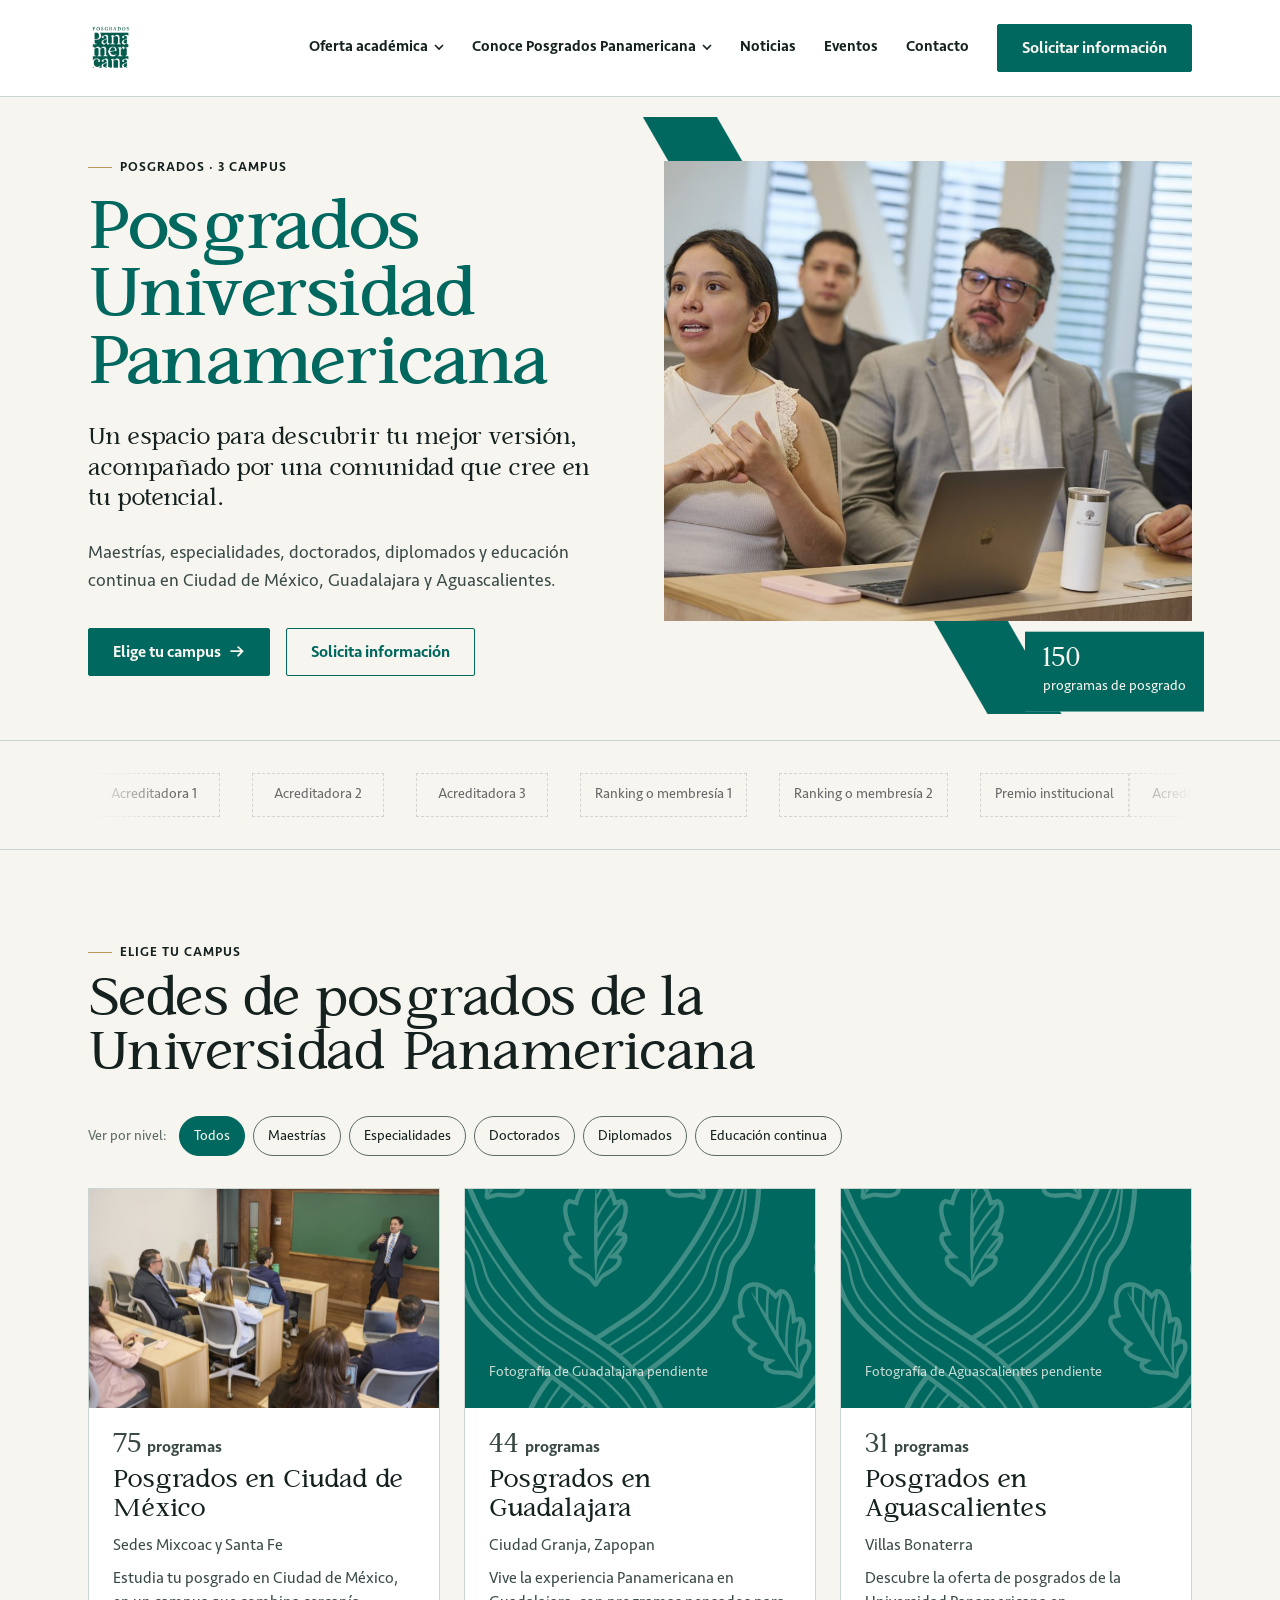
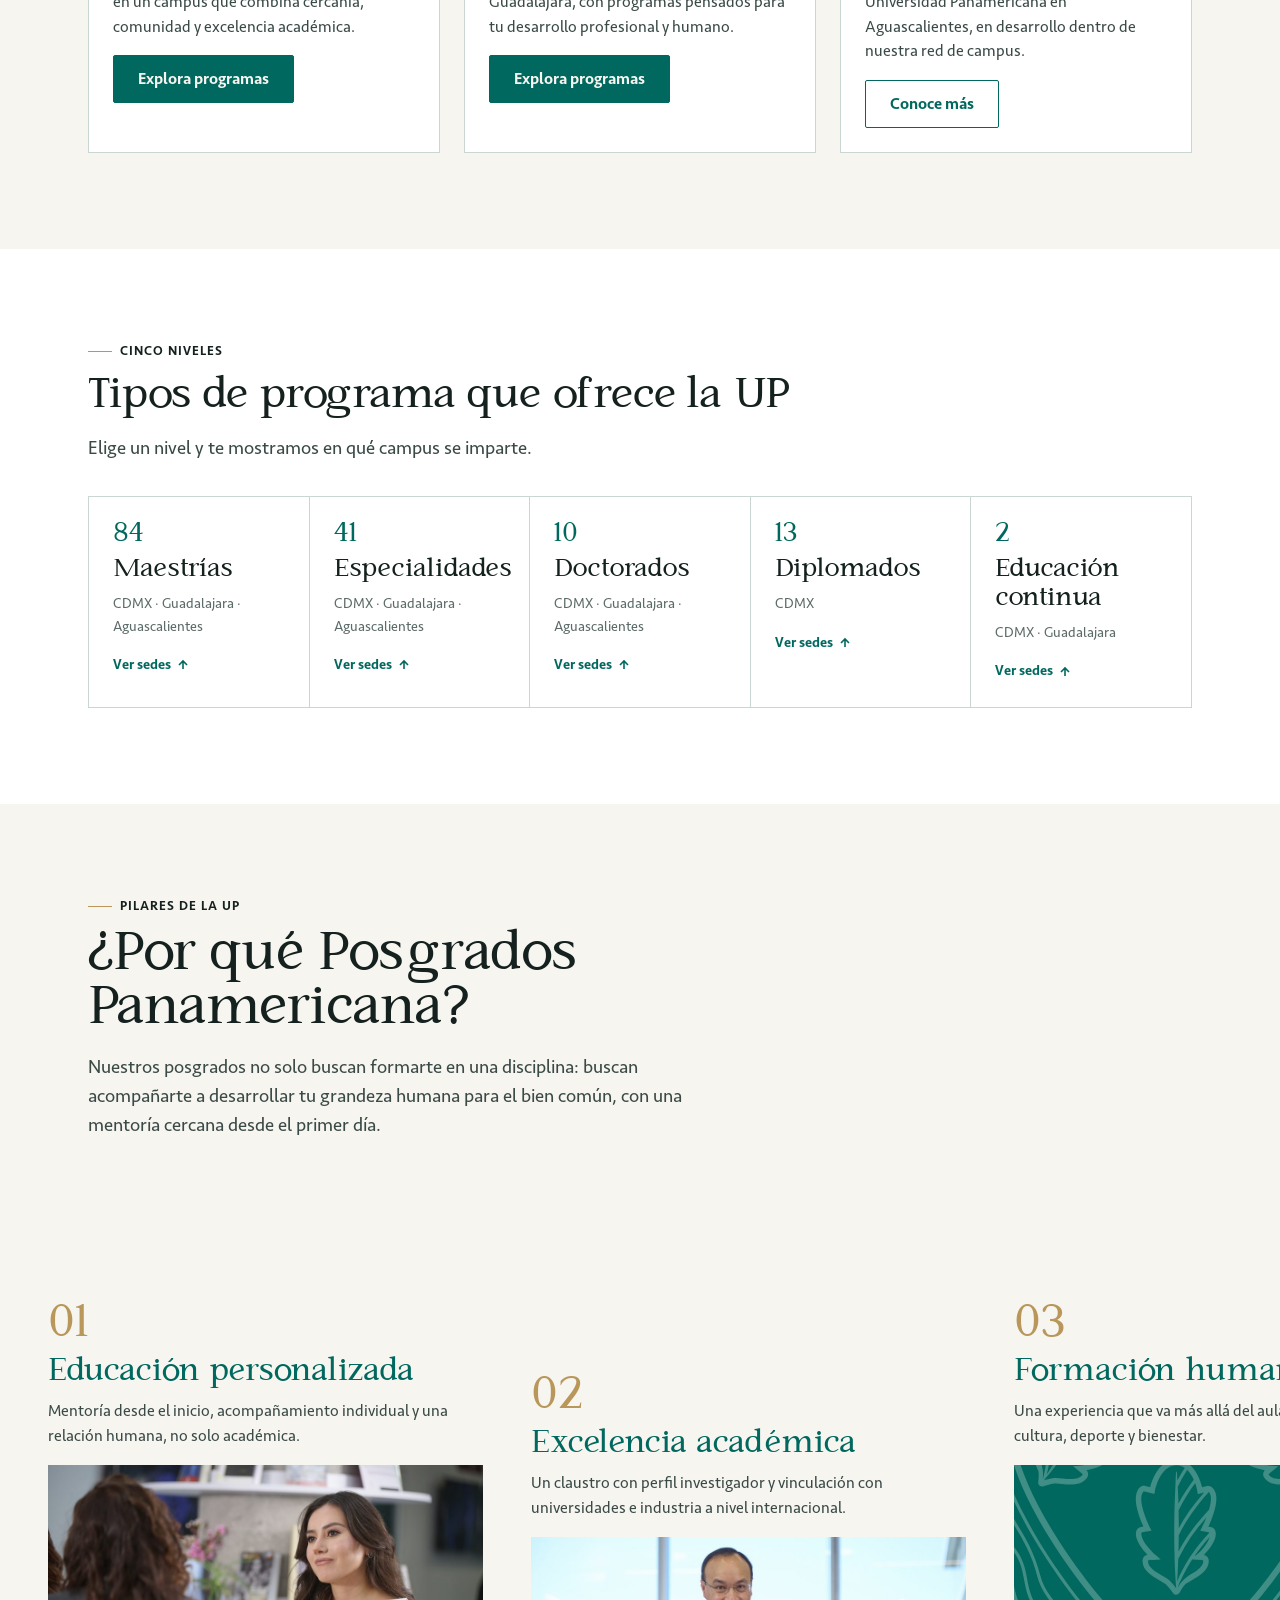
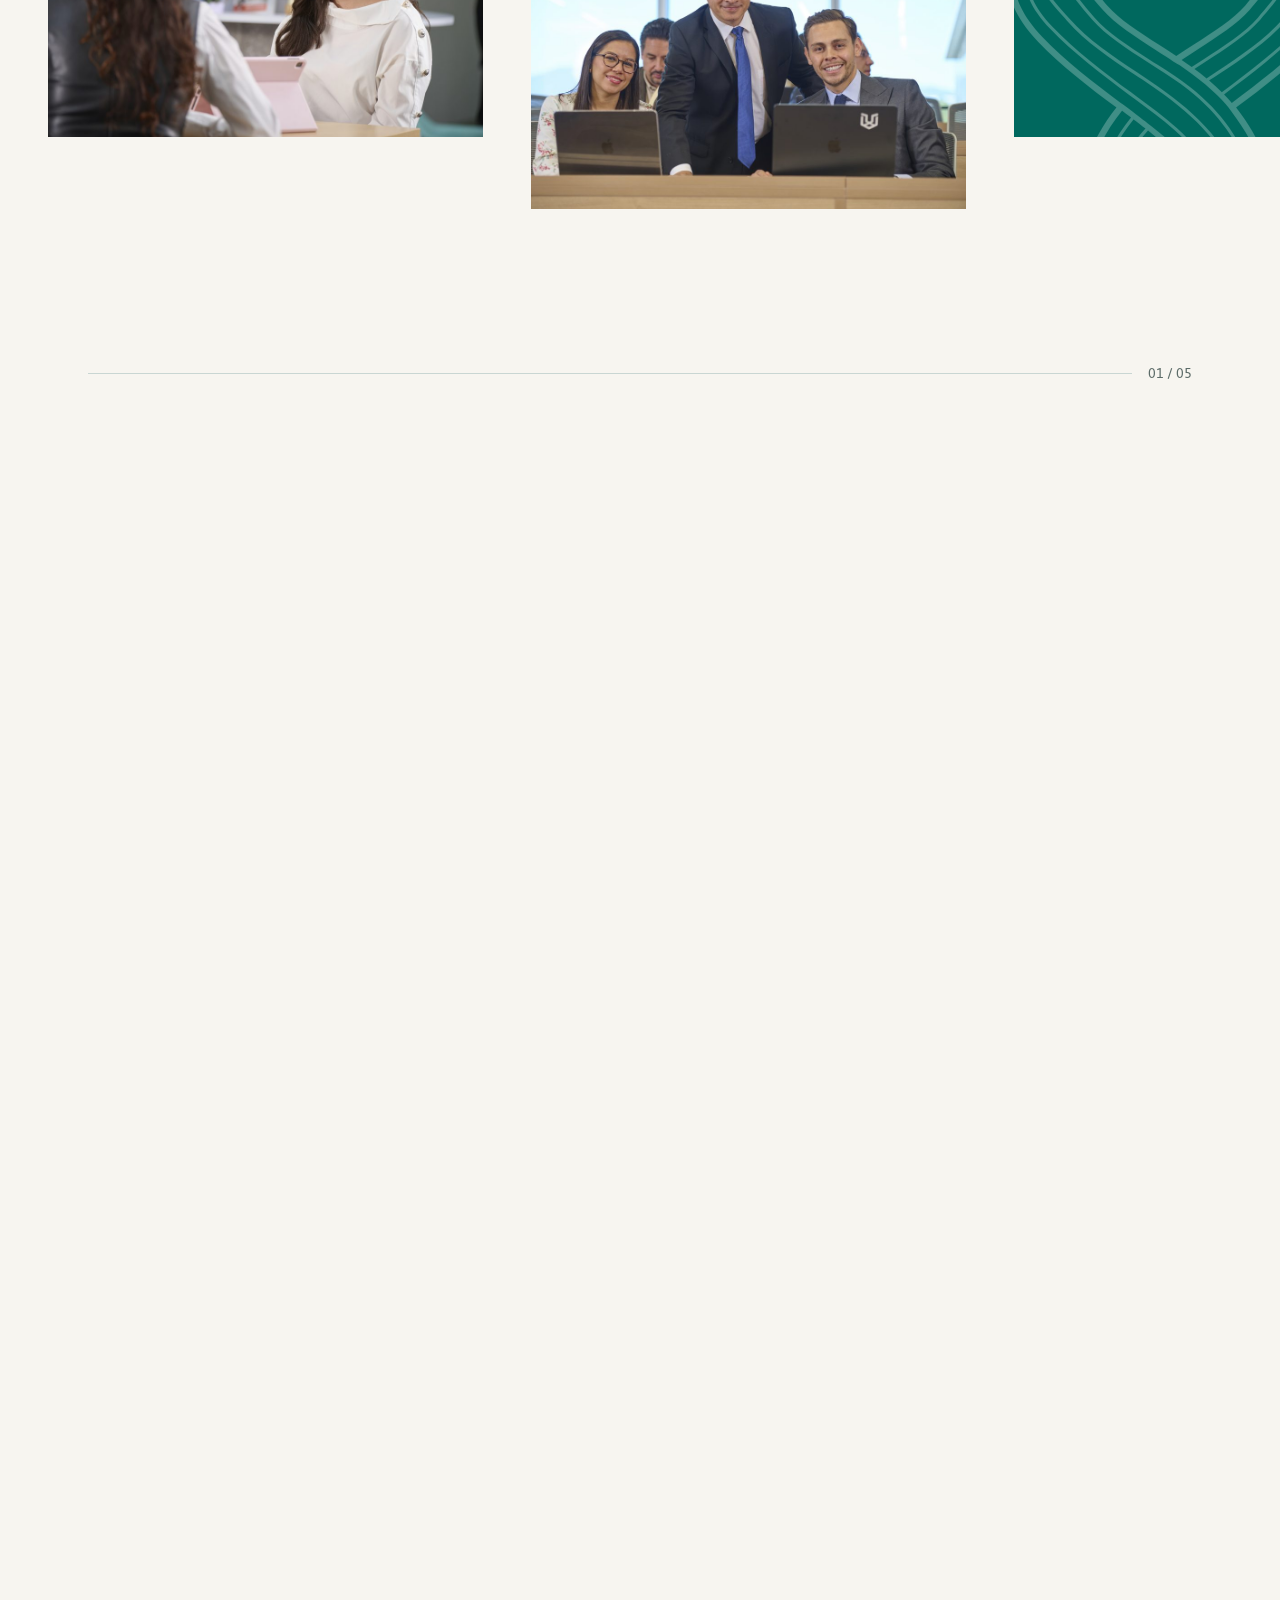
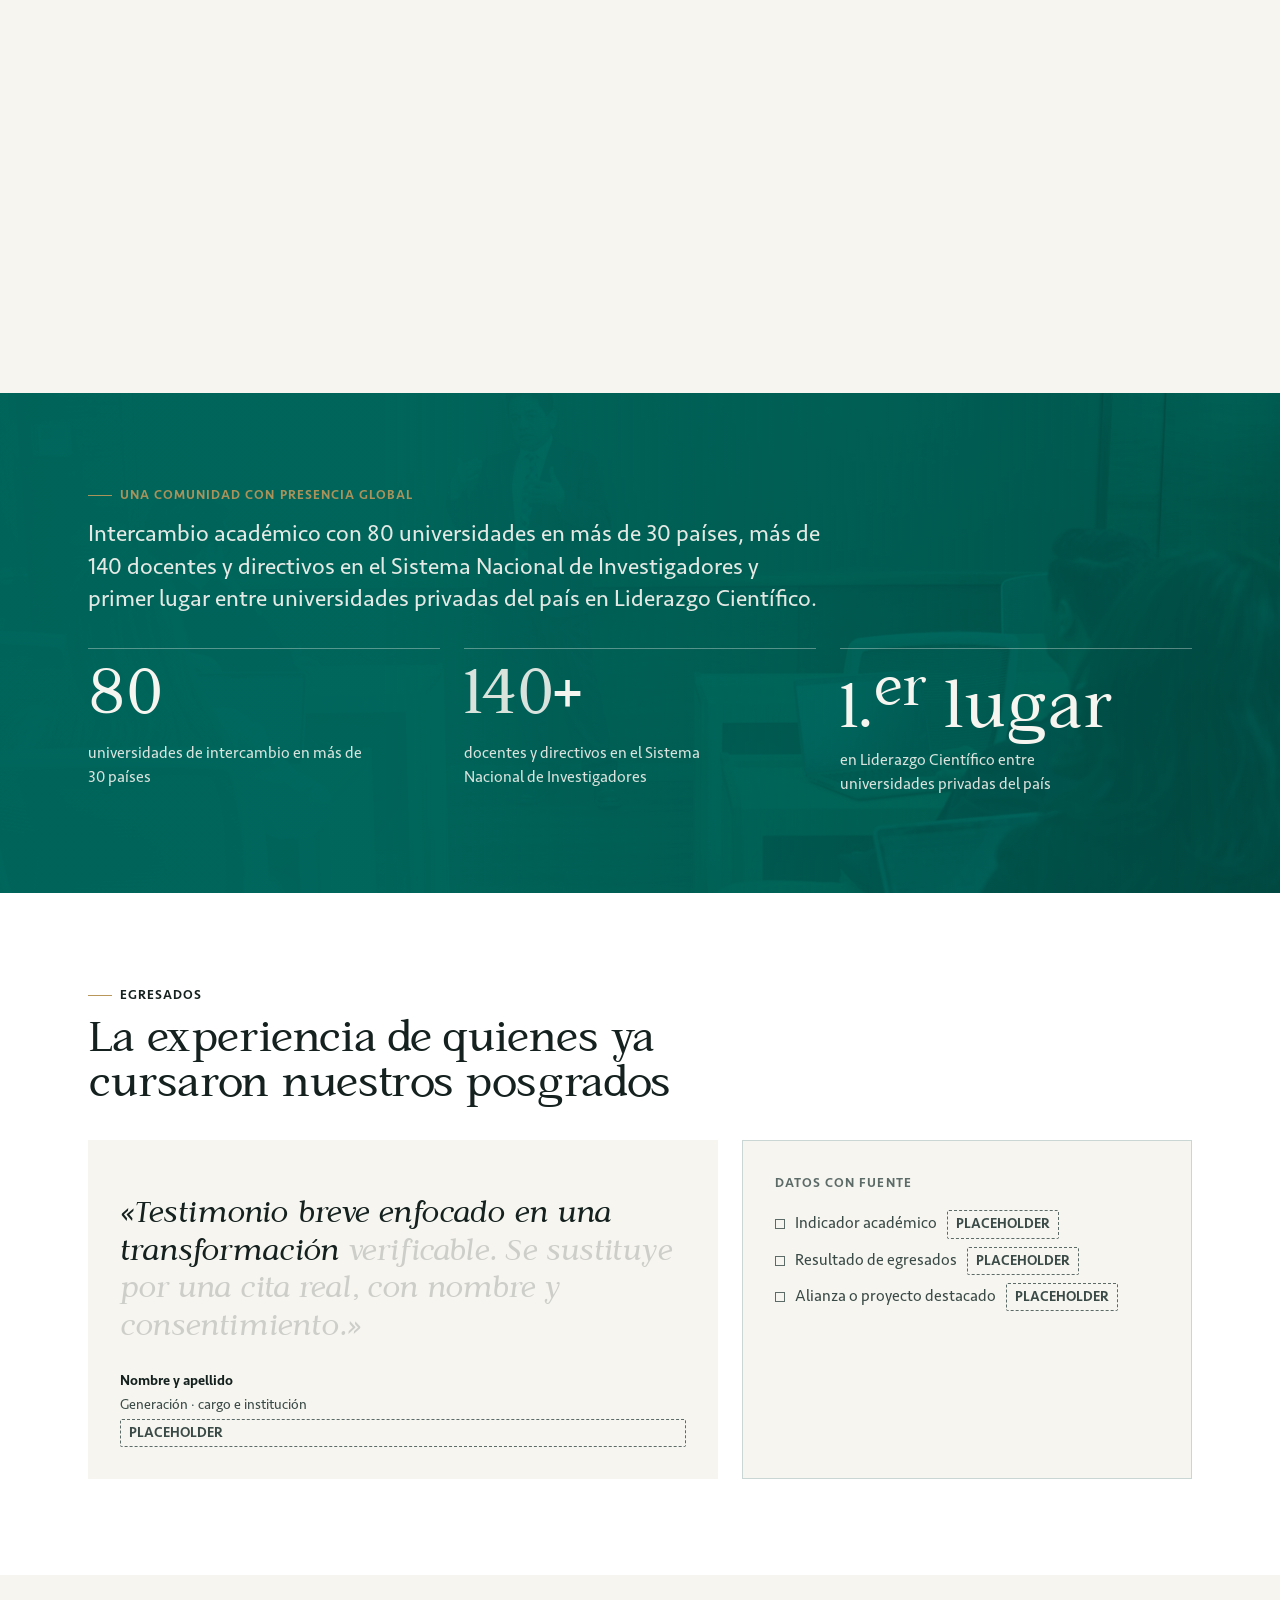
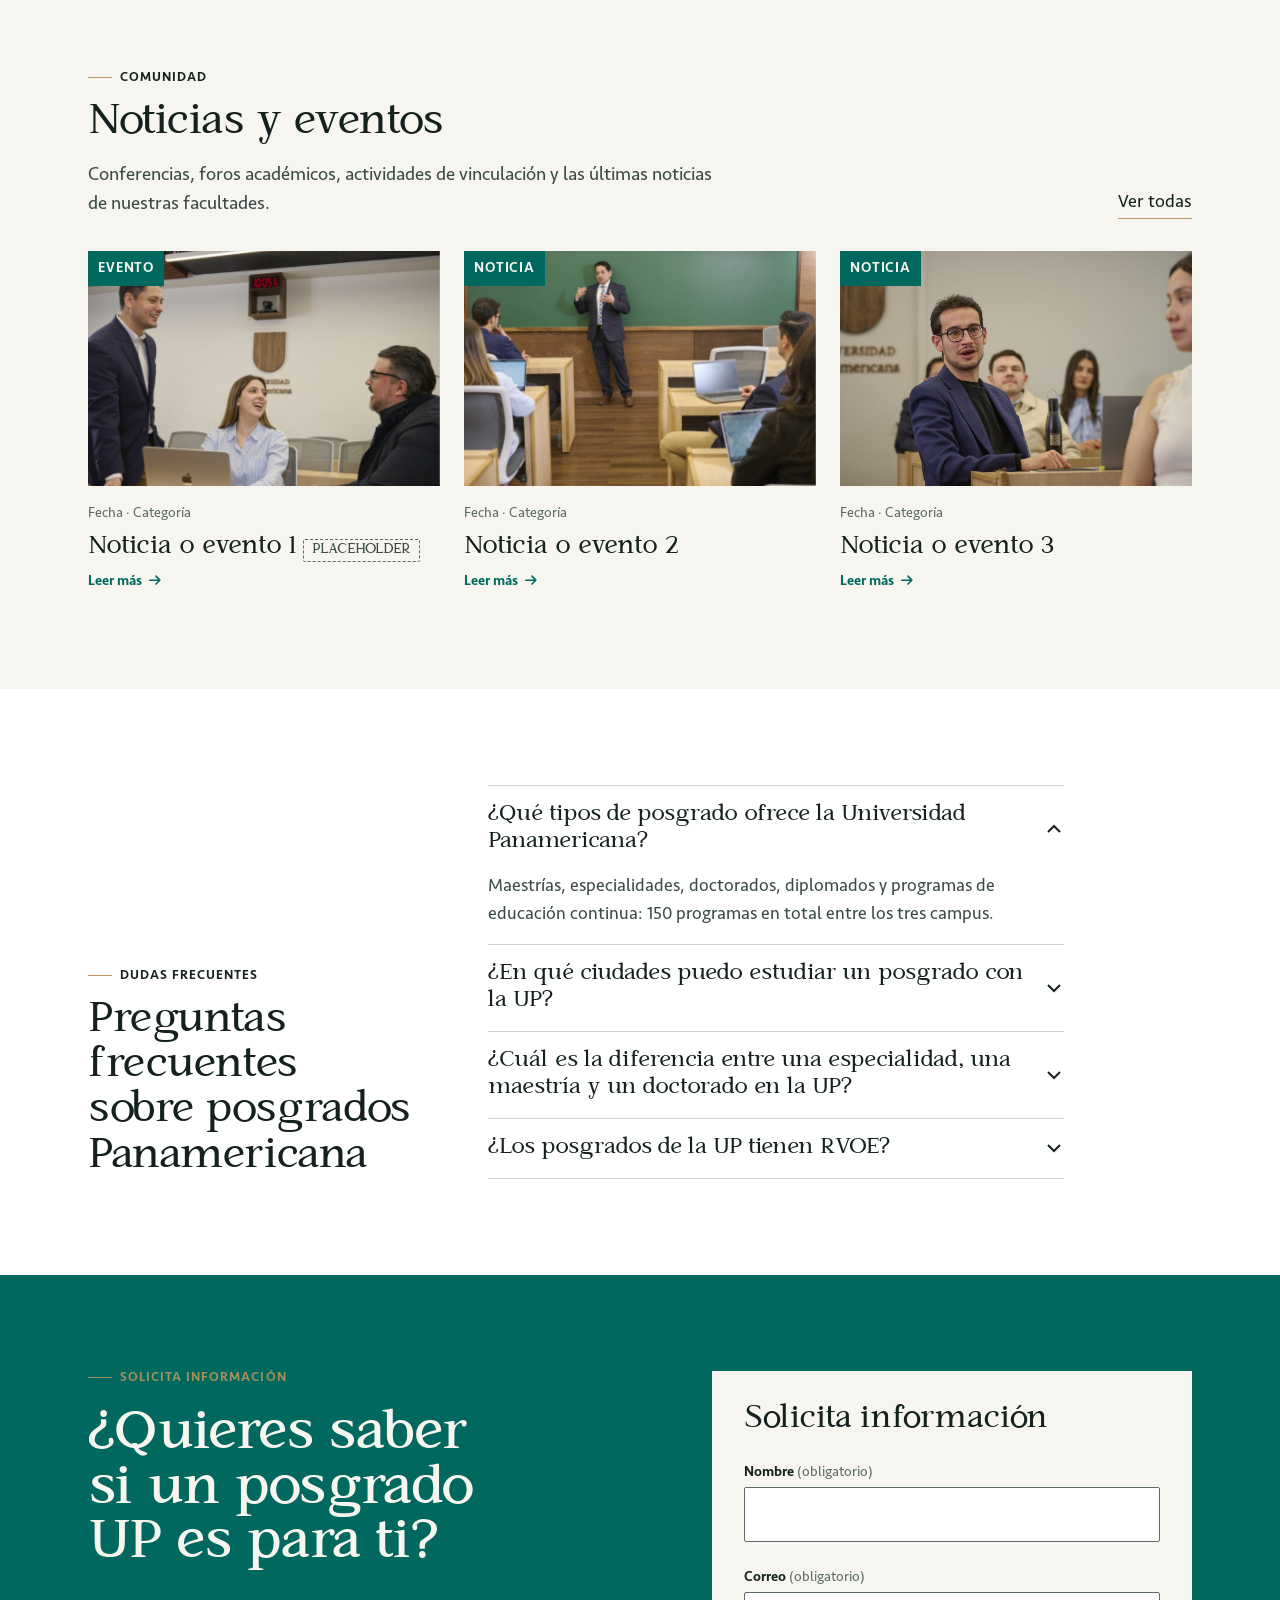
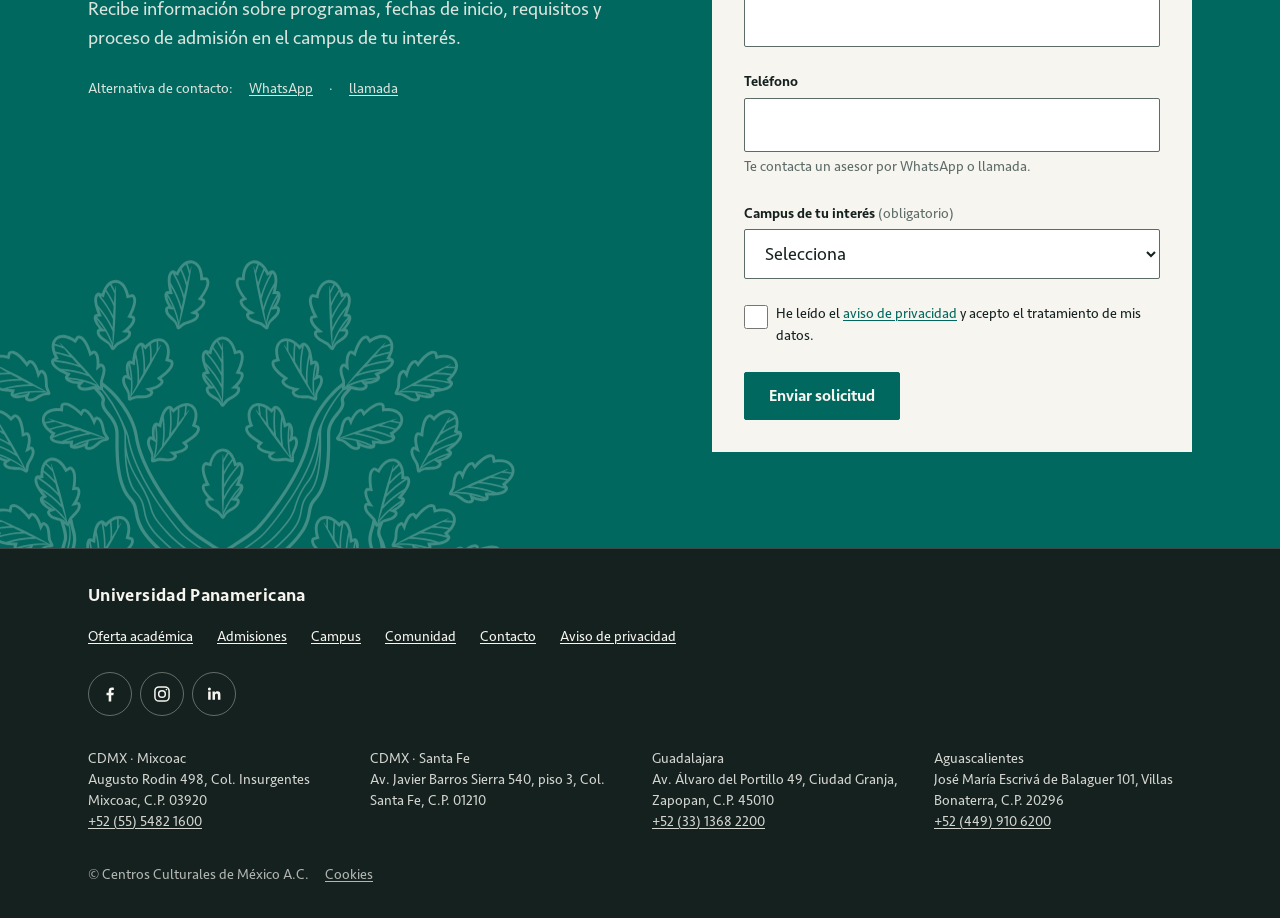
==== commit 8a629a7c: "Página de sede Ciudad de México; enlaces desde Home y programa; escala tipográfica disponible en tod" ====
--- a/home.html
+++ b/home.html
@@ -44,7 +44,7 @@
           <div class="cp-desp__col">
             <p class="cp-desp__titulo">Por campus</p>
             <ul>
-              <li><a href="#sedes" data-cierra-desp><span>Ciudad de México</span><b>75</b></a></li>
+              <li><a href="design-system/sede-cdmx.html"><span>Ciudad de México</span><b>75</b></a></li>
               <li><a href="#sedes" data-cierra-desp><span>Guadalajara</span><b>44</b></a></li>
               <li><a href="#sedes" data-cierra-desp><span>Aguascalientes</span><b>31</b></a></li>
             </ul>
@@ -119,7 +119,7 @@
           <div class="cp-desp__col">
             <p class="cp-desp__titulo">Por campus</p>
             <ul>
-              <li><a href="#sedes" data-cierra-desp><span>Ciudad de México</span><b>75</b></a></li>
+              <li><a href="design-system/sede-cdmx.html"><span>Ciudad de México</span><b>75</b></a></li>
               <li><a href="#sedes" data-cierra-desp><span>Guadalajara</span><b>44</b></a></li>
               <li><a href="#sedes" data-cierra-desp><span>Aguascalientes</span><b>31</b></a></li>
             </ul>
@@ -230,7 +230,7 @@
             <p class="cp-sede__sedes">Sedes Mixcoac y Santa Fe</p>
             <p>Estudia tu posgrado en Ciudad de México, en un campus que combina cercanía, comunidad y excelencia académica.</p>
             <p class="cp-sede__aviso">Este campus no ofrece programas de este nivel.</p>
-            <a class="boton boton--primario" href="#">Explora programas</a>
+            <a class="boton boton--primario" href="design-system/sede-cdmx.html">Explora programas</a>
           </div>
         </li>
         <li class="cp-sede cp-revela" style="--k:1" data-campus="gdl" data-todos="44" data-maestrias="26" data-especialidades="14" data-doctorados="3" data-diplomados="0" data-continua="1">
--- a/design-system/campus.css
+++ b/design-system/campus.css
@@ -422,7 +422,8 @@
    Las cifras de dato (conteos) no superan al título que acompañan; los numerales de índice (dorados) sí, porque ordenan y no informan.
    Alcance: .cp-home (la página de programa se ajusta después con la misma escala).
    ========================================================================== */
-.cp-home {
+/* Variables disponibles para todas las páginas B; las reglas de la Home siguen bajo .cp-home */
+.cp-pagina {
   --t-display: clamp(2.625rem, 1.929rem + 2.857vw, 4.5rem);        /* 42→72 */
   --t-h2-principal: clamp(2.125rem, 1.614rem + 2.095vw, 3.5rem);   /* 34→56 */
   --t-h2-apoyo: clamp(1.875rem, 1.55rem + 1.333vw, 2.75rem);       /* 30→44 */
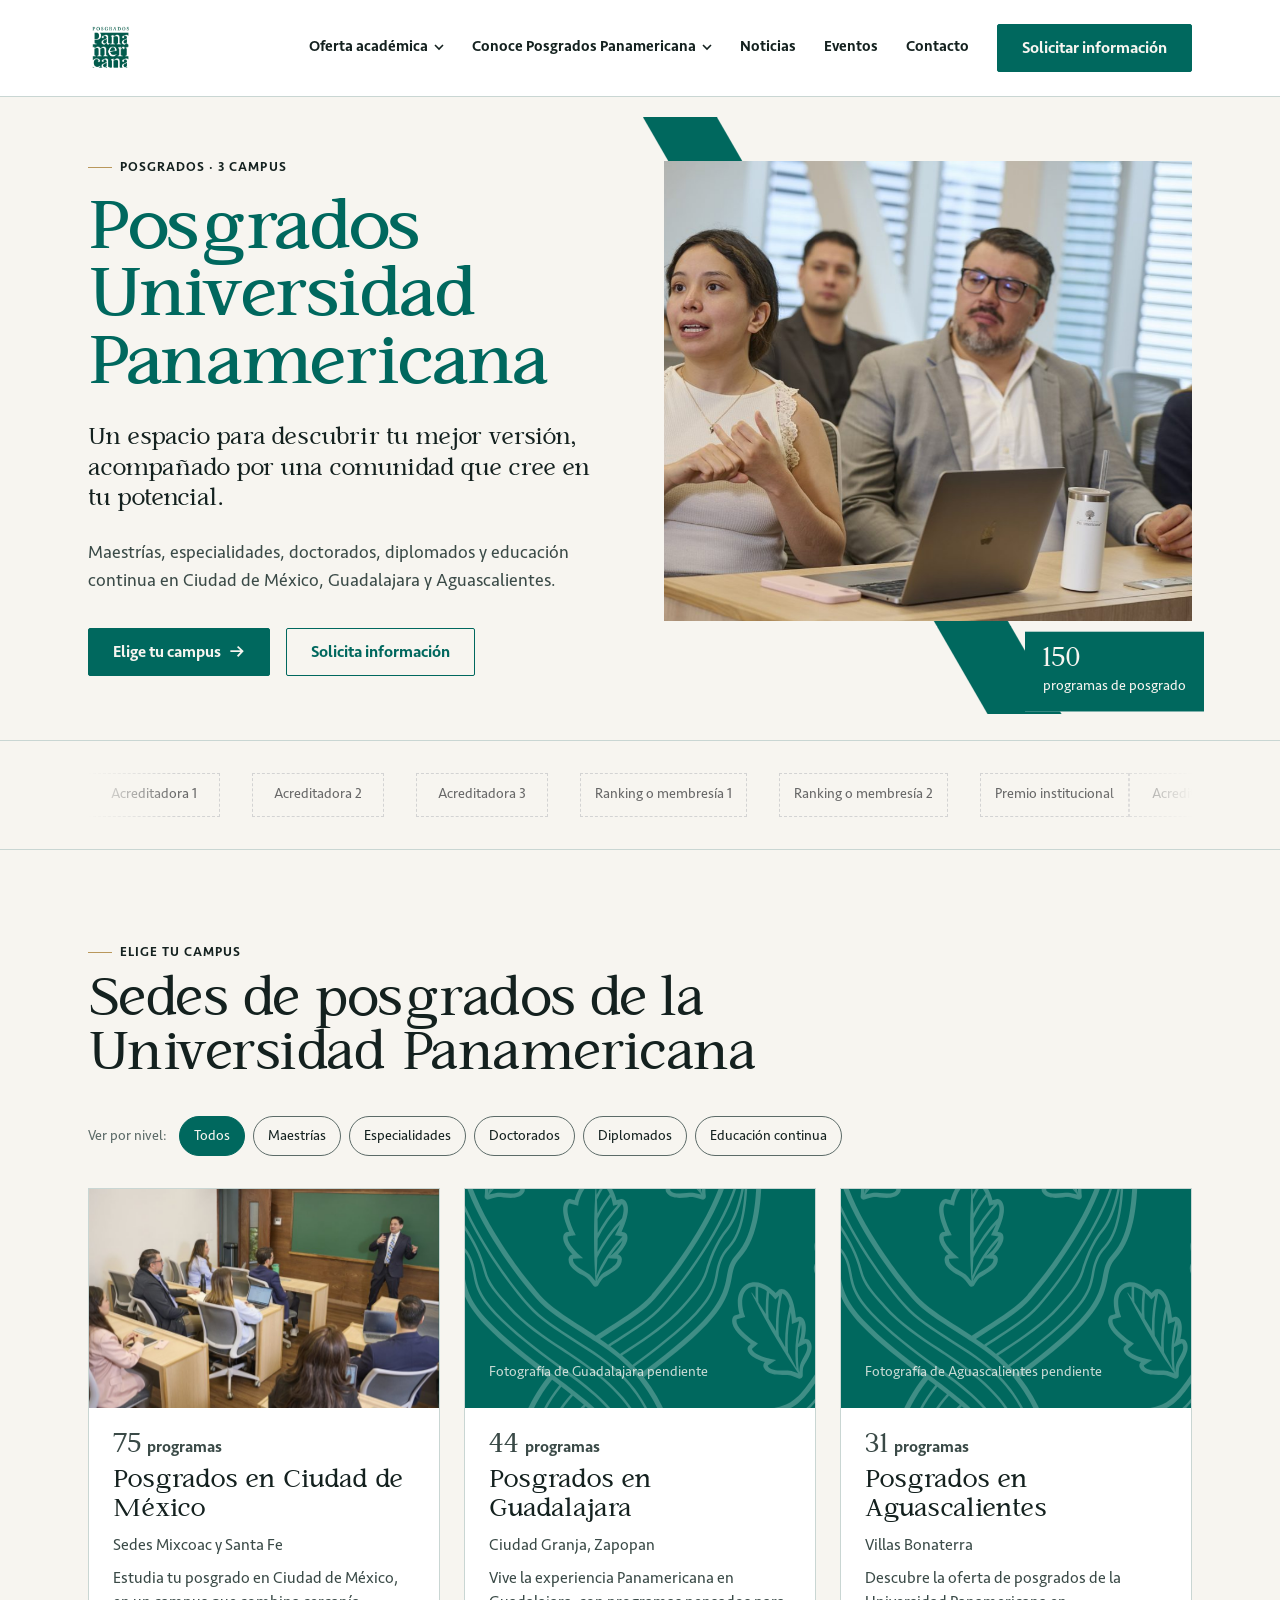
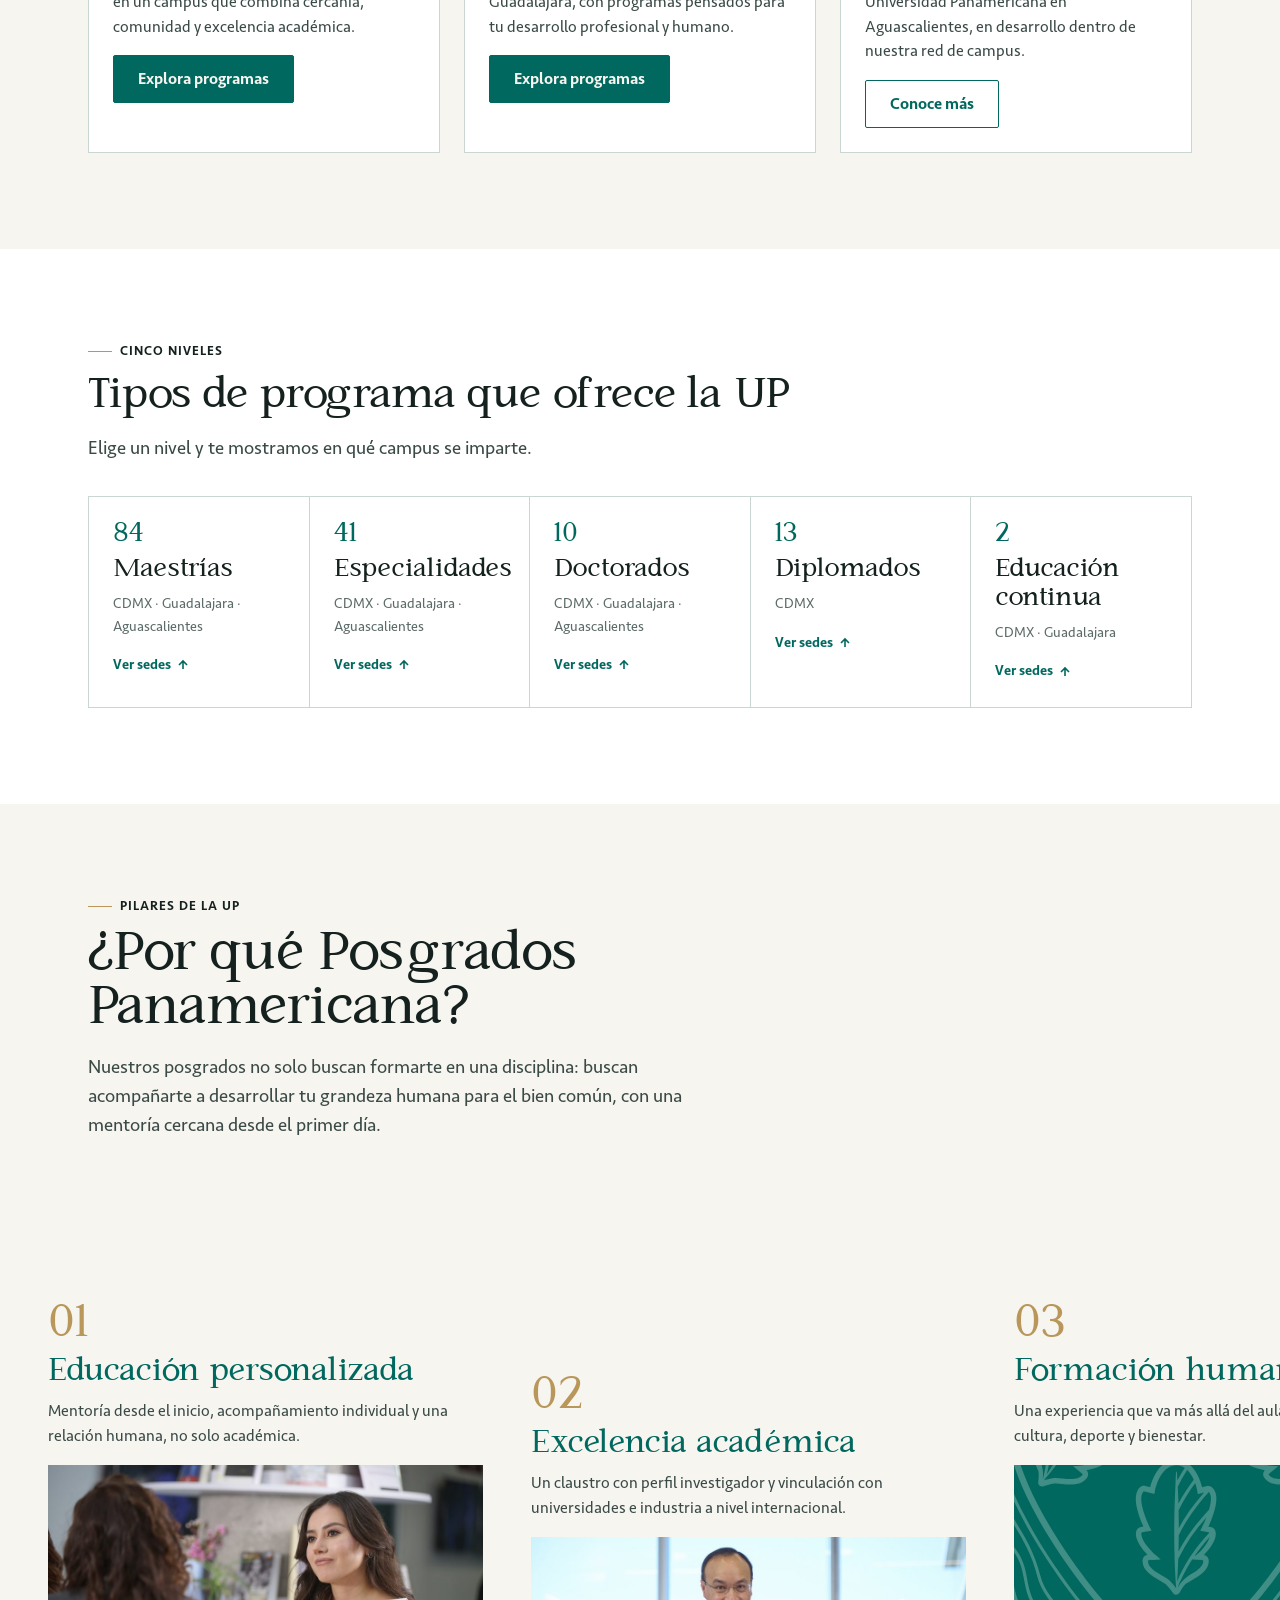
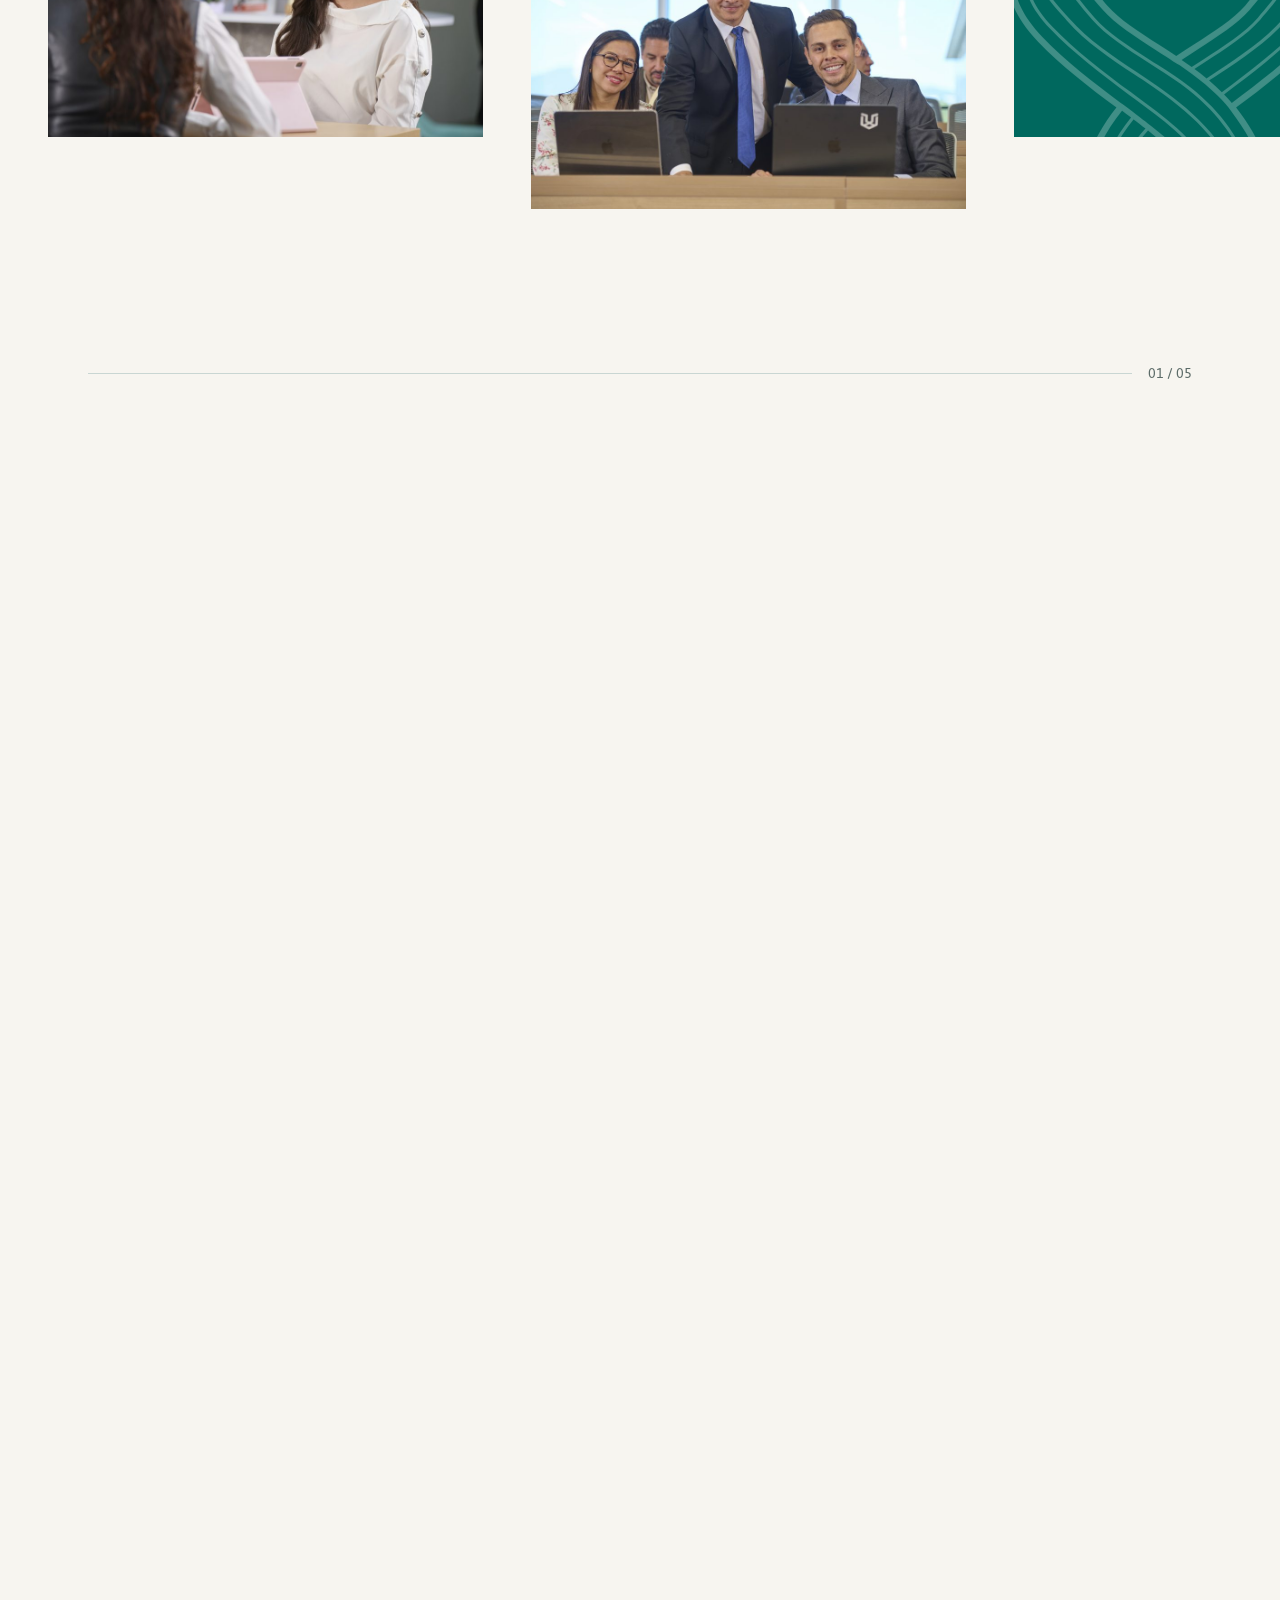
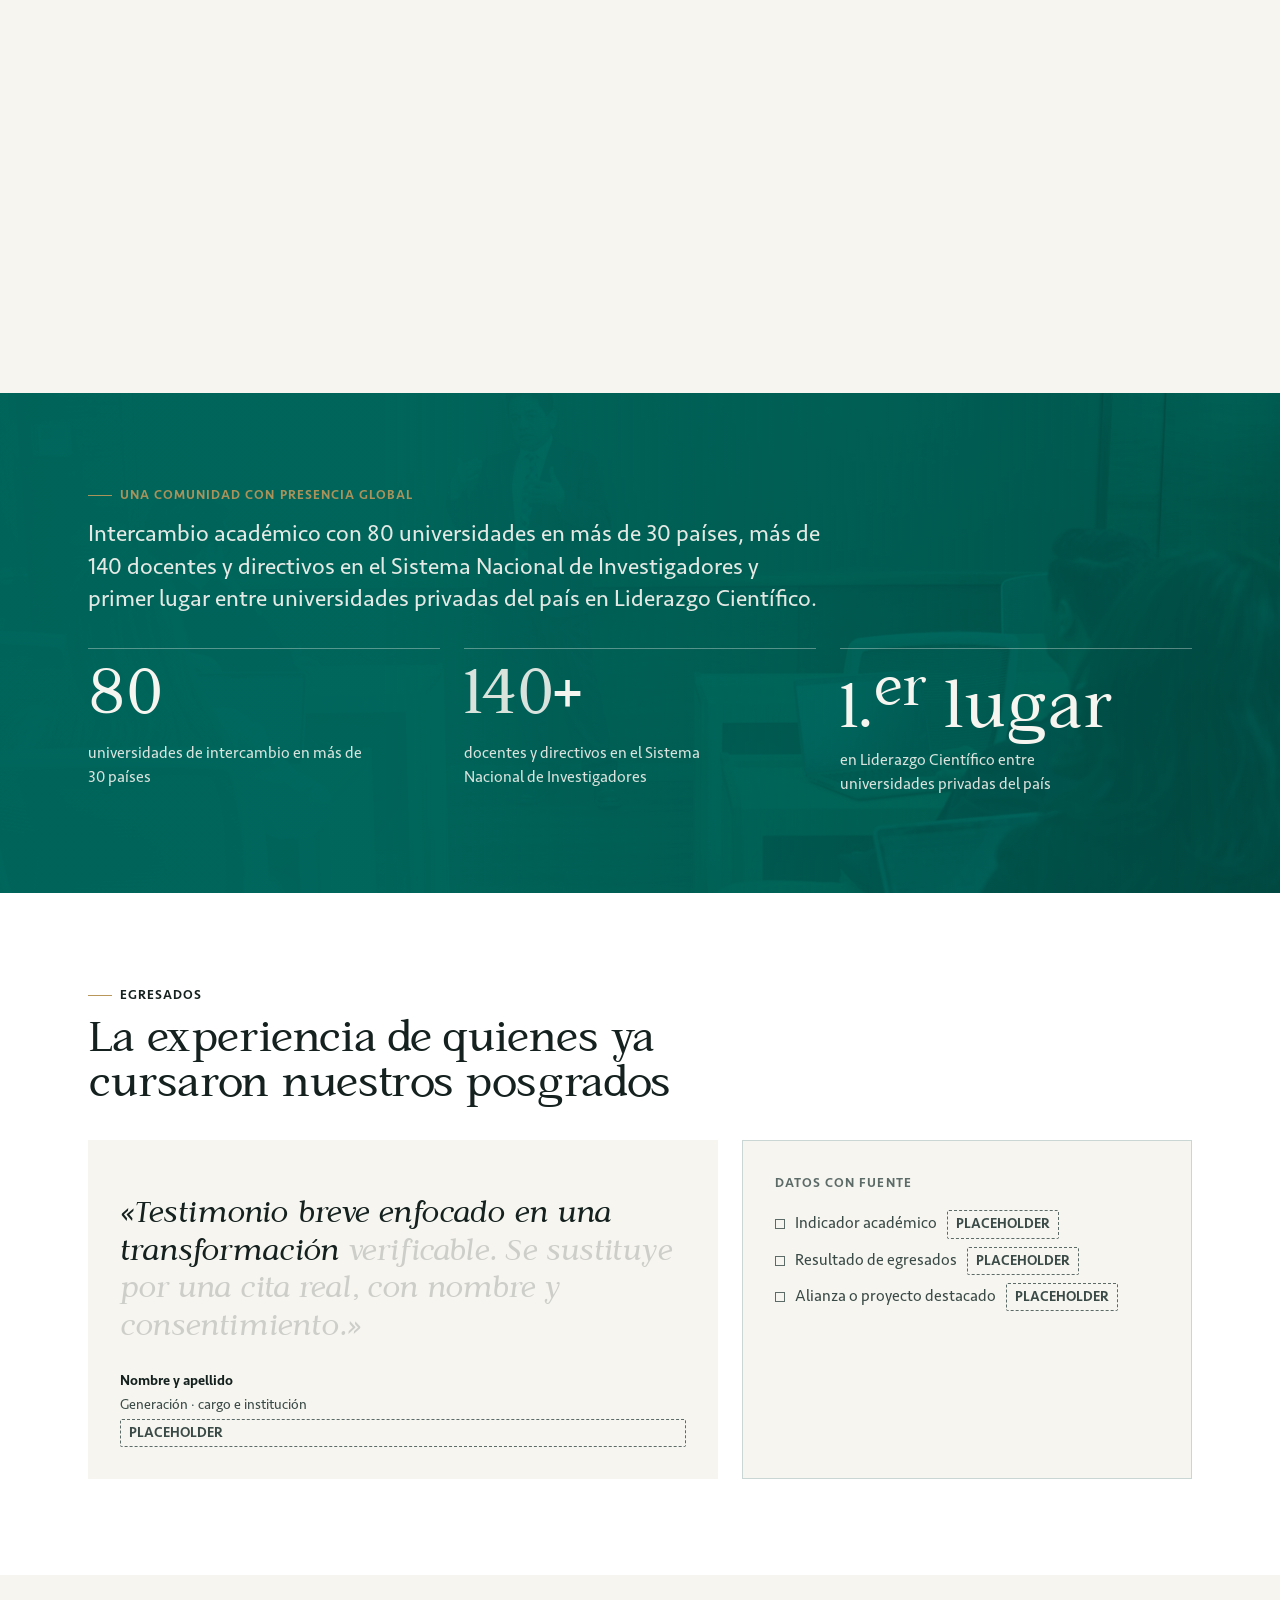
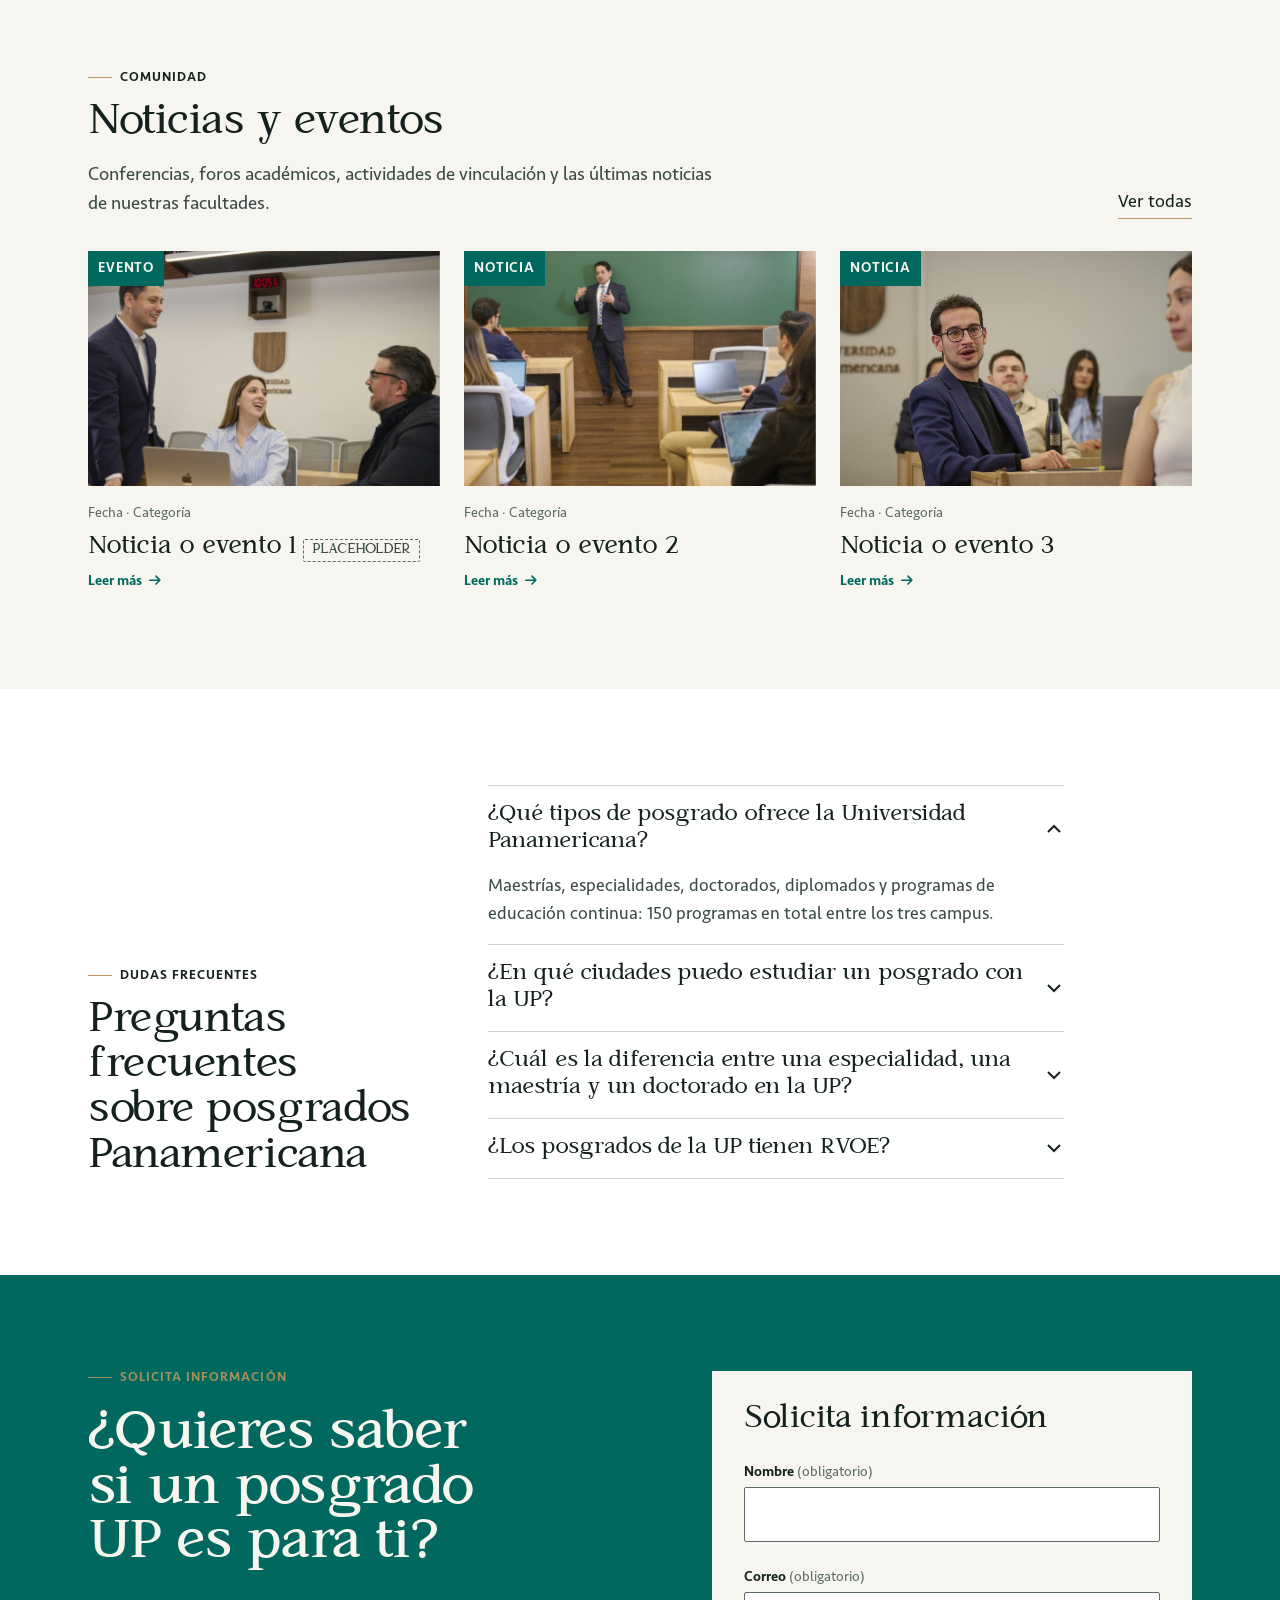
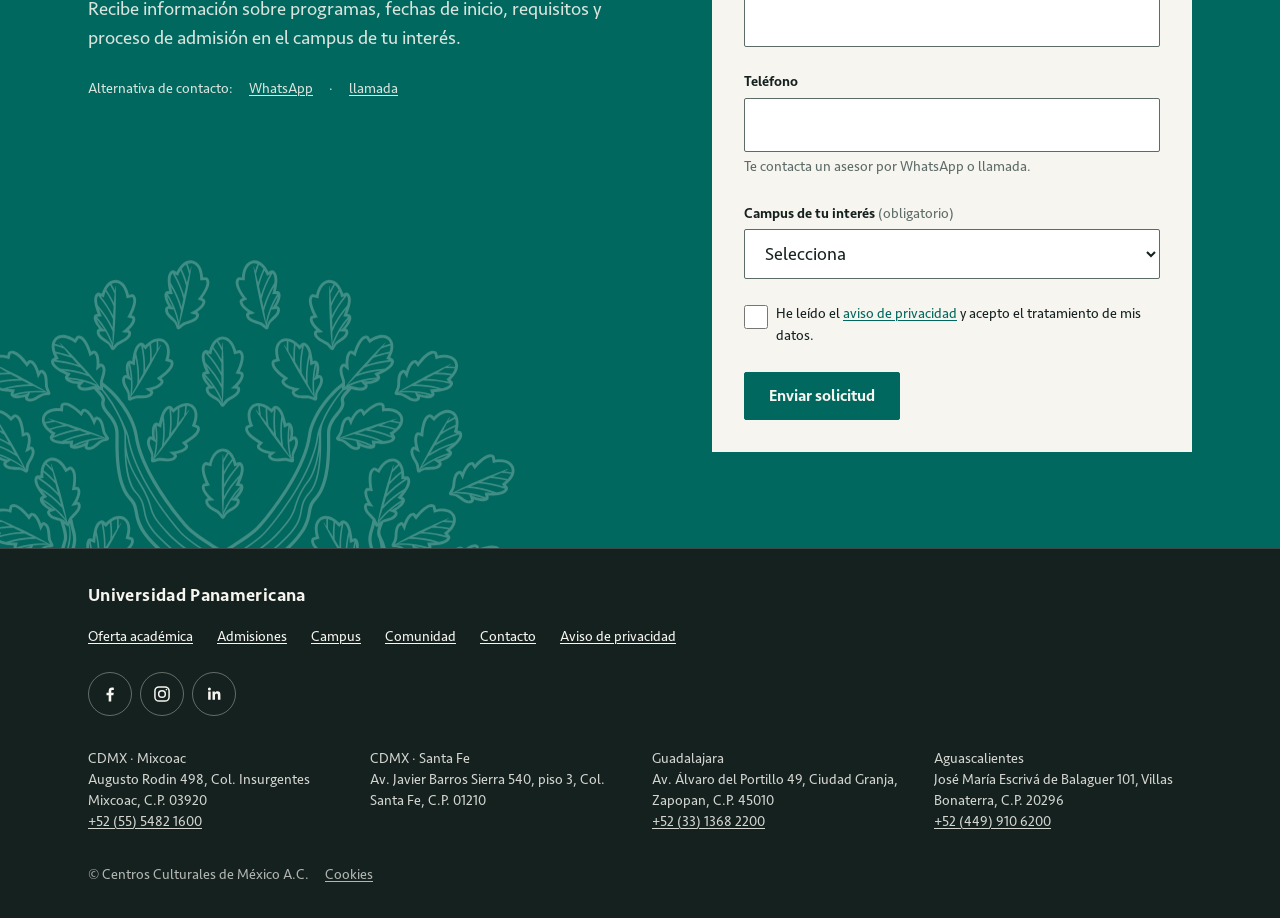
==== commit 08bf0e35: "Listado de noticias; enlace Noticias del menú en todas las páginas B Co-Authored-By: Claude Opus 5.5" ====
--- a/home.html
+++ b/home.html
@@ -83,7 +83,7 @@
           </div>
           </div></div>
         </li>
-        <li class="cp-nav__item"><a class="cp-nav__enlace" href="#noticias">Noticias</a></li>
+        <li class="cp-nav__item"><a class="cp-nav__enlace" href="design-system/noticias.html">Noticias</a></li>
         <li class="cp-nav__item"><a class="cp-nav__enlace" href="#noticias">Eventos</a></li>
         <li class="cp-nav__item"><a class="cp-nav__enlace" href="#">Contacto</a></li>
       </ul>
@@ -155,7 +155,7 @@
             <a class="cp-desp__todo" href="#solicitud" data-ir-form>Solicita información <span aria-hidden="true">→</span></a>
           </div></div>
       </div>
-      <div class="cp-capa__item"><a class="cp-capa__enlace" href="#noticias" data-cierra-desp>Noticias</a></div>
+      <div class="cp-capa__item"><a class="cp-capa__enlace" href="design-system/noticias.html">Noticias</a></div>
       <div class="cp-capa__item"><a class="cp-capa__enlace" href="#noticias" data-cierra-desp>Eventos</a></div>
       <div class="cp-capa__item"><a class="cp-capa__enlace" href="#">Contacto</a></div>
     </nav>
@@ -347,7 +347,7 @@
           <h2 class="cp-h2 cp-mascara" id="h-noticias">Noticias y eventos</h2>
           <p class="cp-apoyo">Conferencias, foros académicos, actividades de vinculación y las últimas noticias de nuestras facultades.</p>
         </div>
-        <a class="enlace-filete" href="#">Ver todas</a>
+        <a class="enlace-filete" href="design-system/noticias.html">Ver todas</a>
       </div>
       <ul class="cp-noticias">
         <li class="cp-noticia cp-revela" style="--k:0"><a href="#"><div class="cp-noticia__img"><img src="design-system/img/mosaico-06.jpg" width="960" height="640" alt="" loading="lazy" data-parallax="0.06"><span class="cp-noticia__tipo">Evento</span></div><p class="cp-noticia__meta">Fecha · Categoría</p><h3>Noticia o evento 1 <span class="ds__tag ds__tag--placeholder">PLACEHOLDER</span></h3><span class="cp-noticia__leer">Leer más <span aria-hidden="true">→</span></span></a></li>
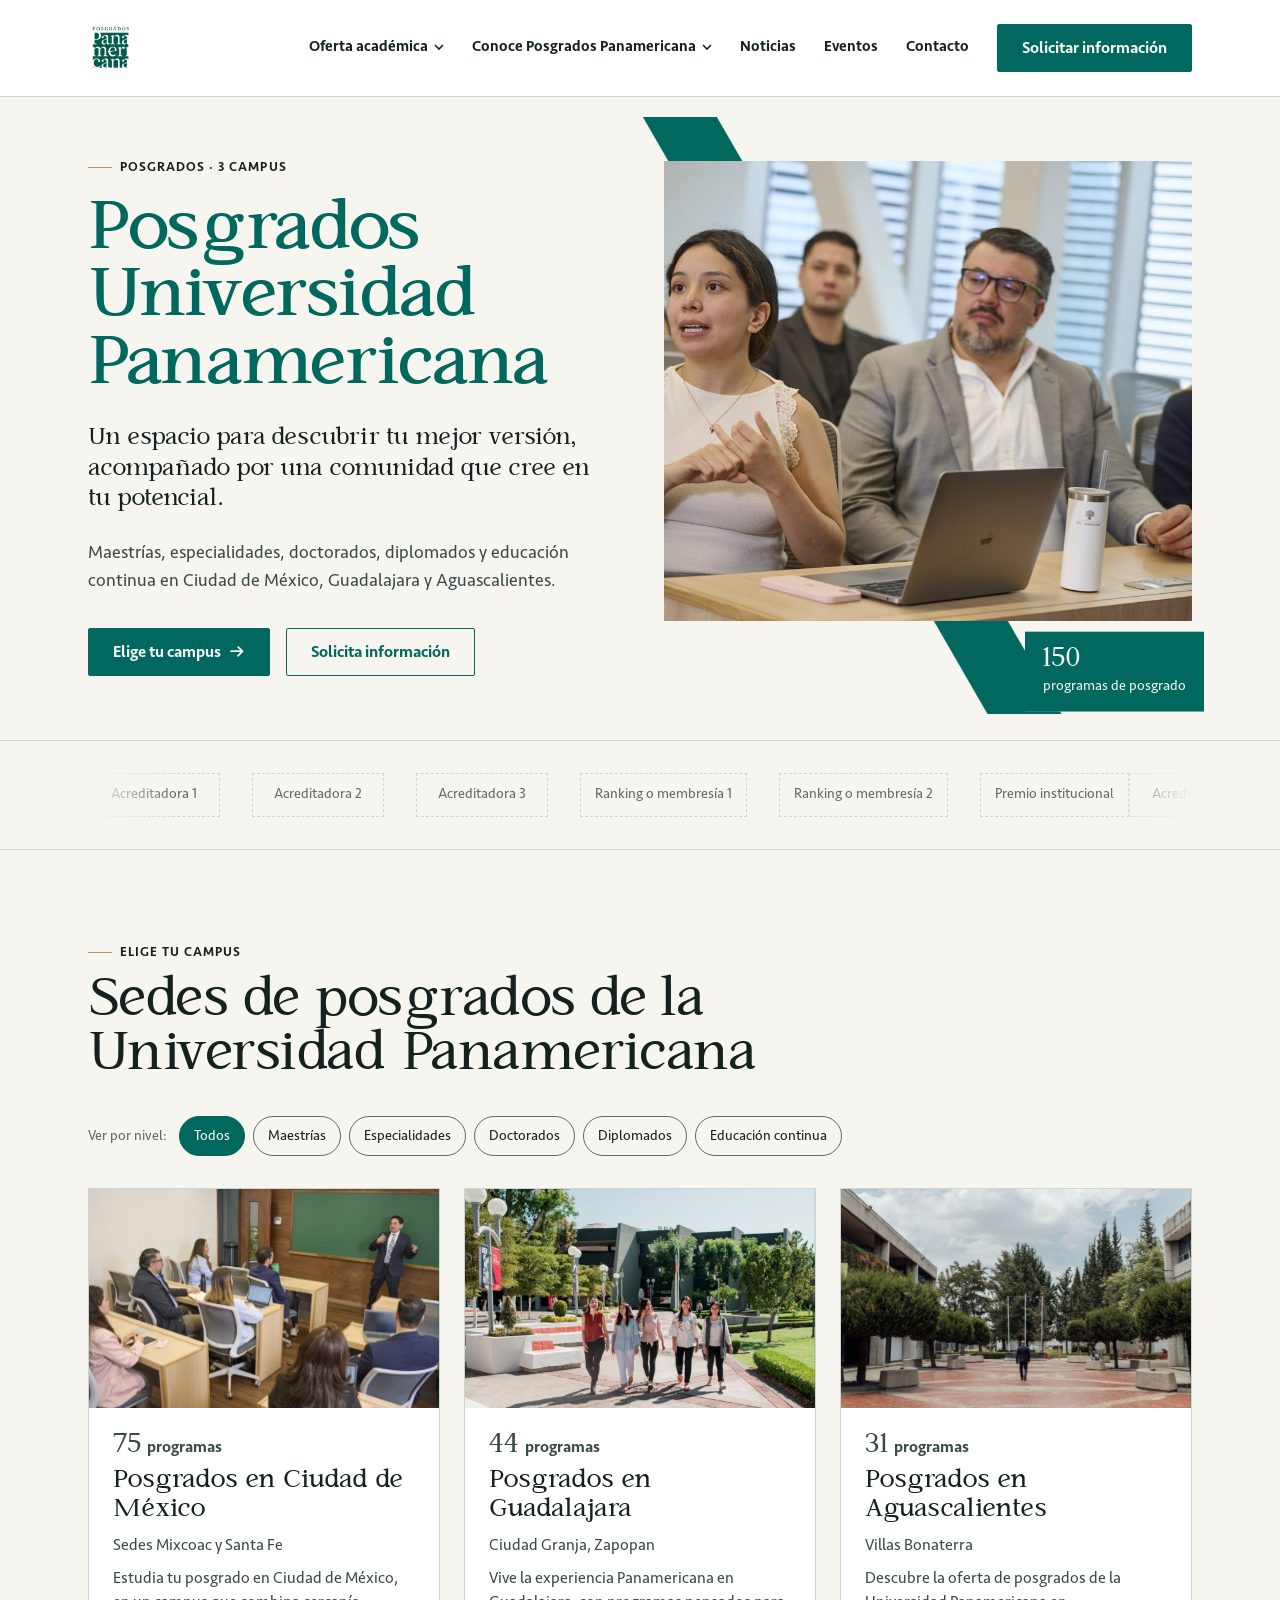
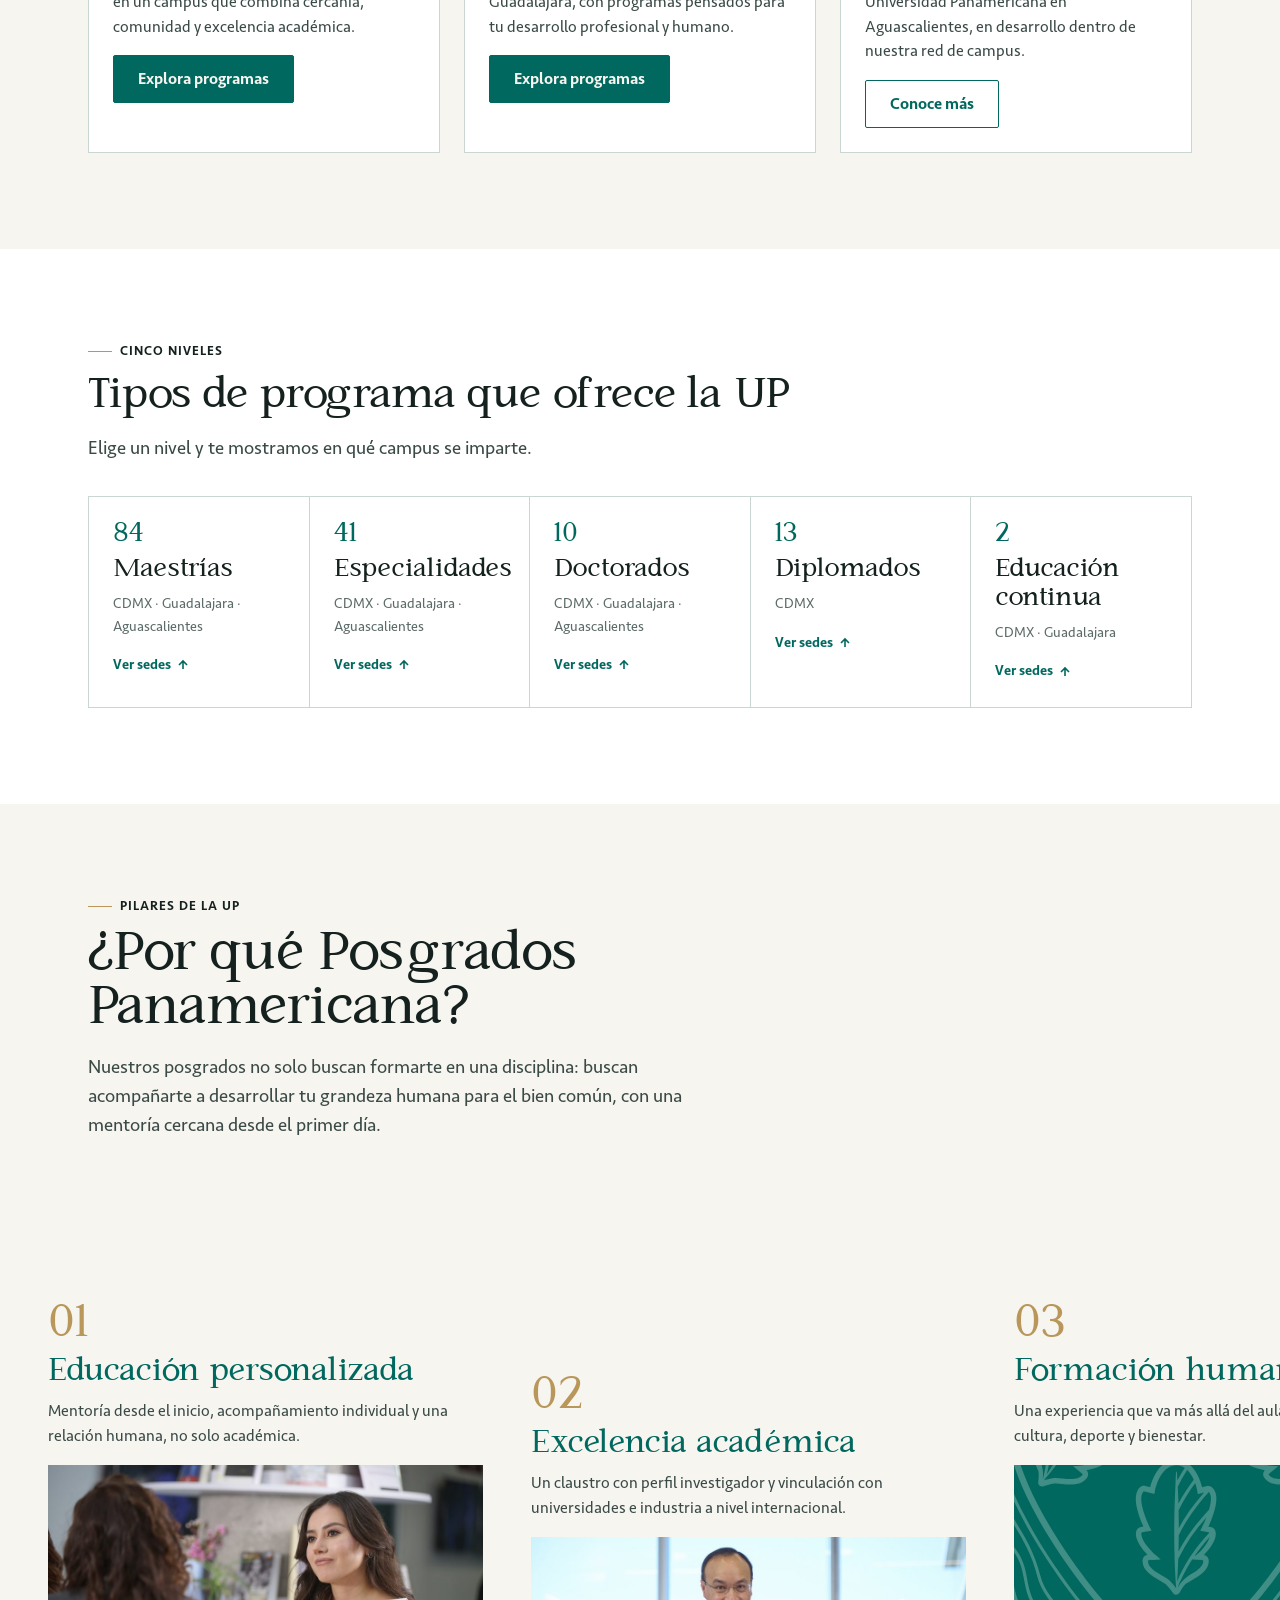
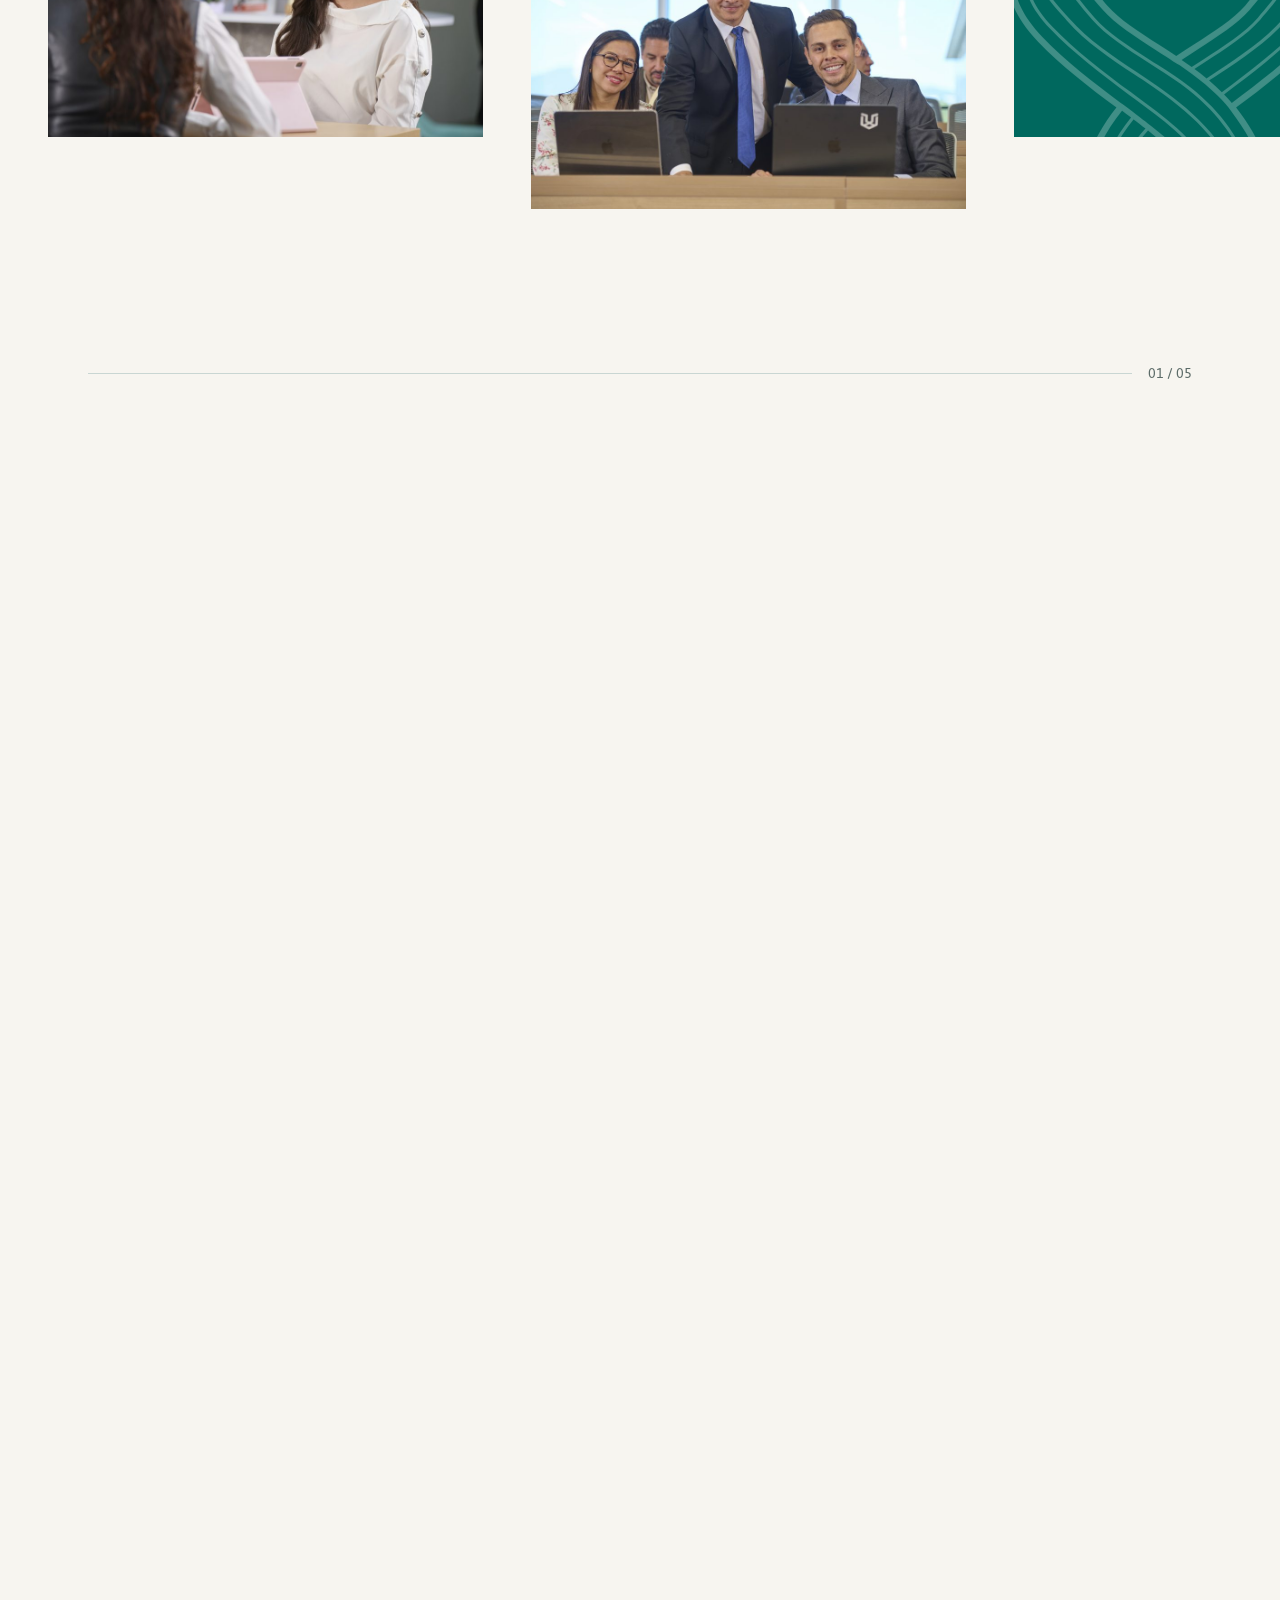
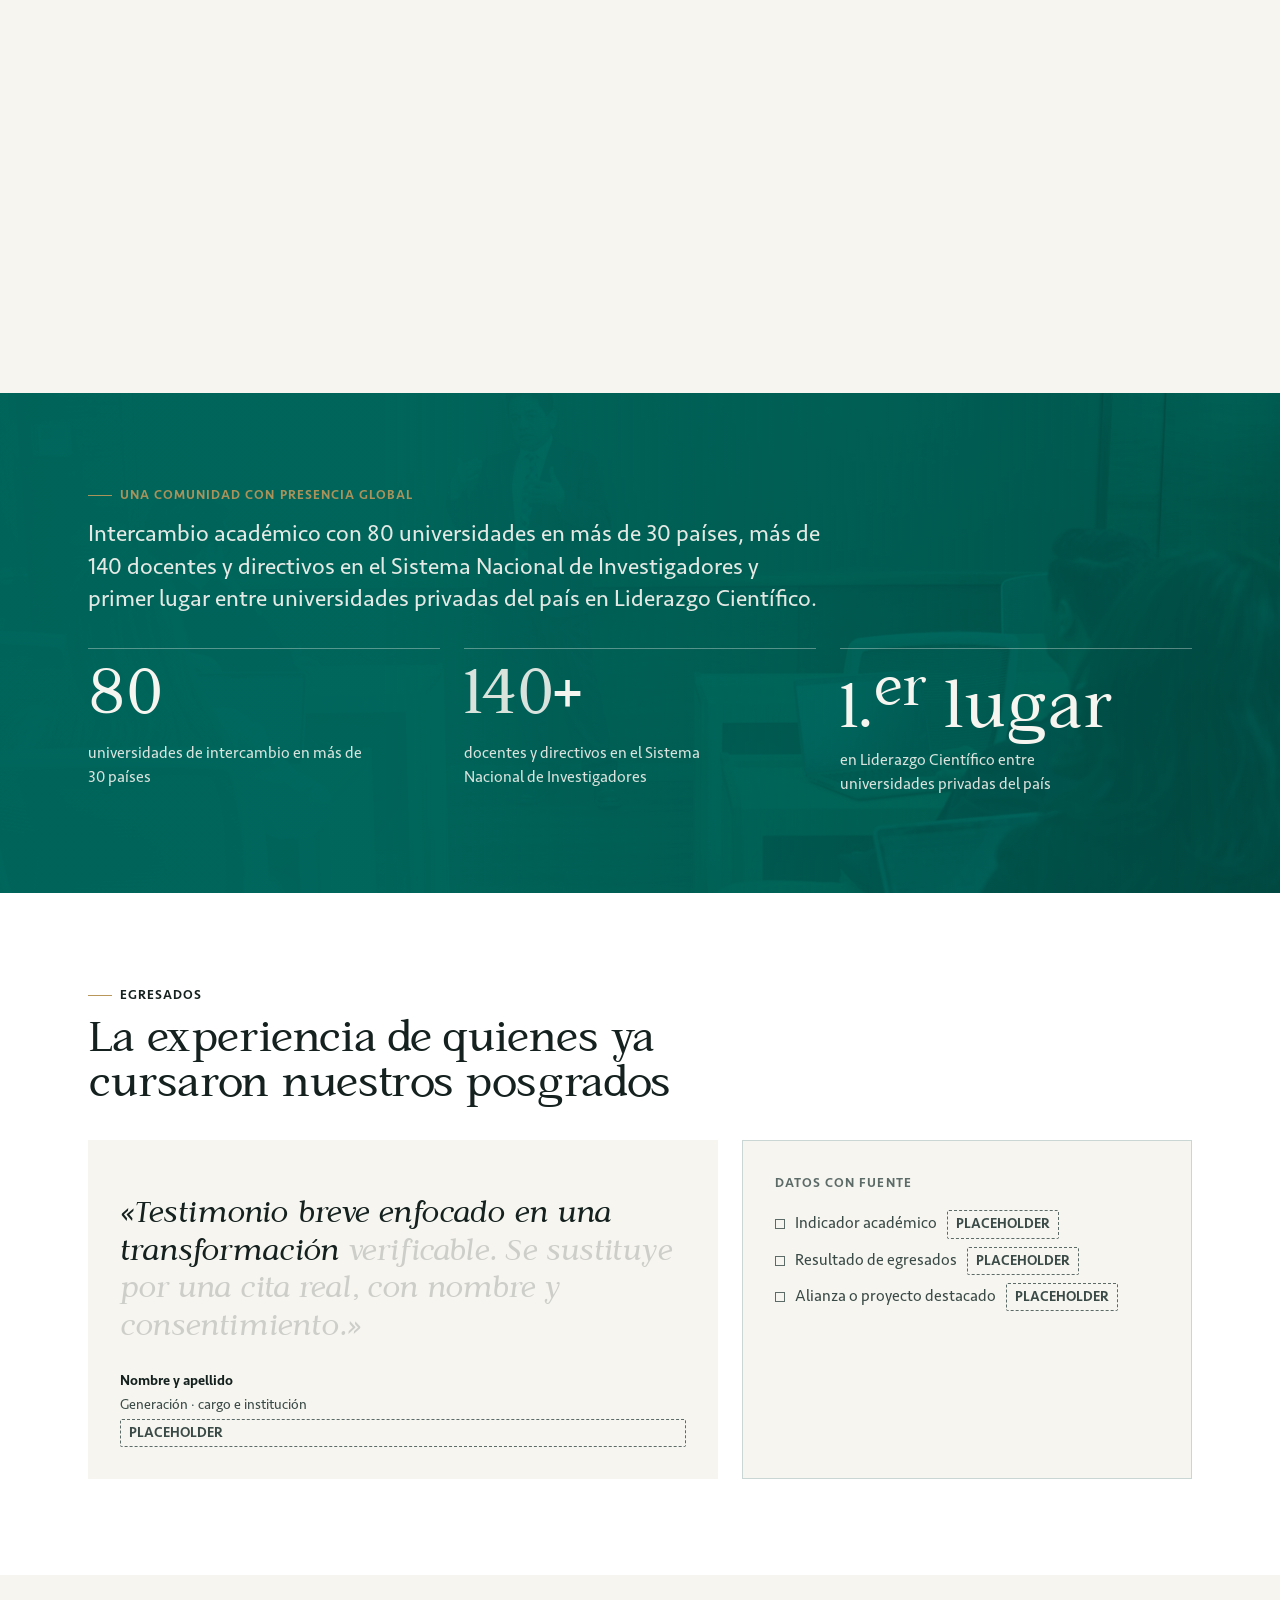
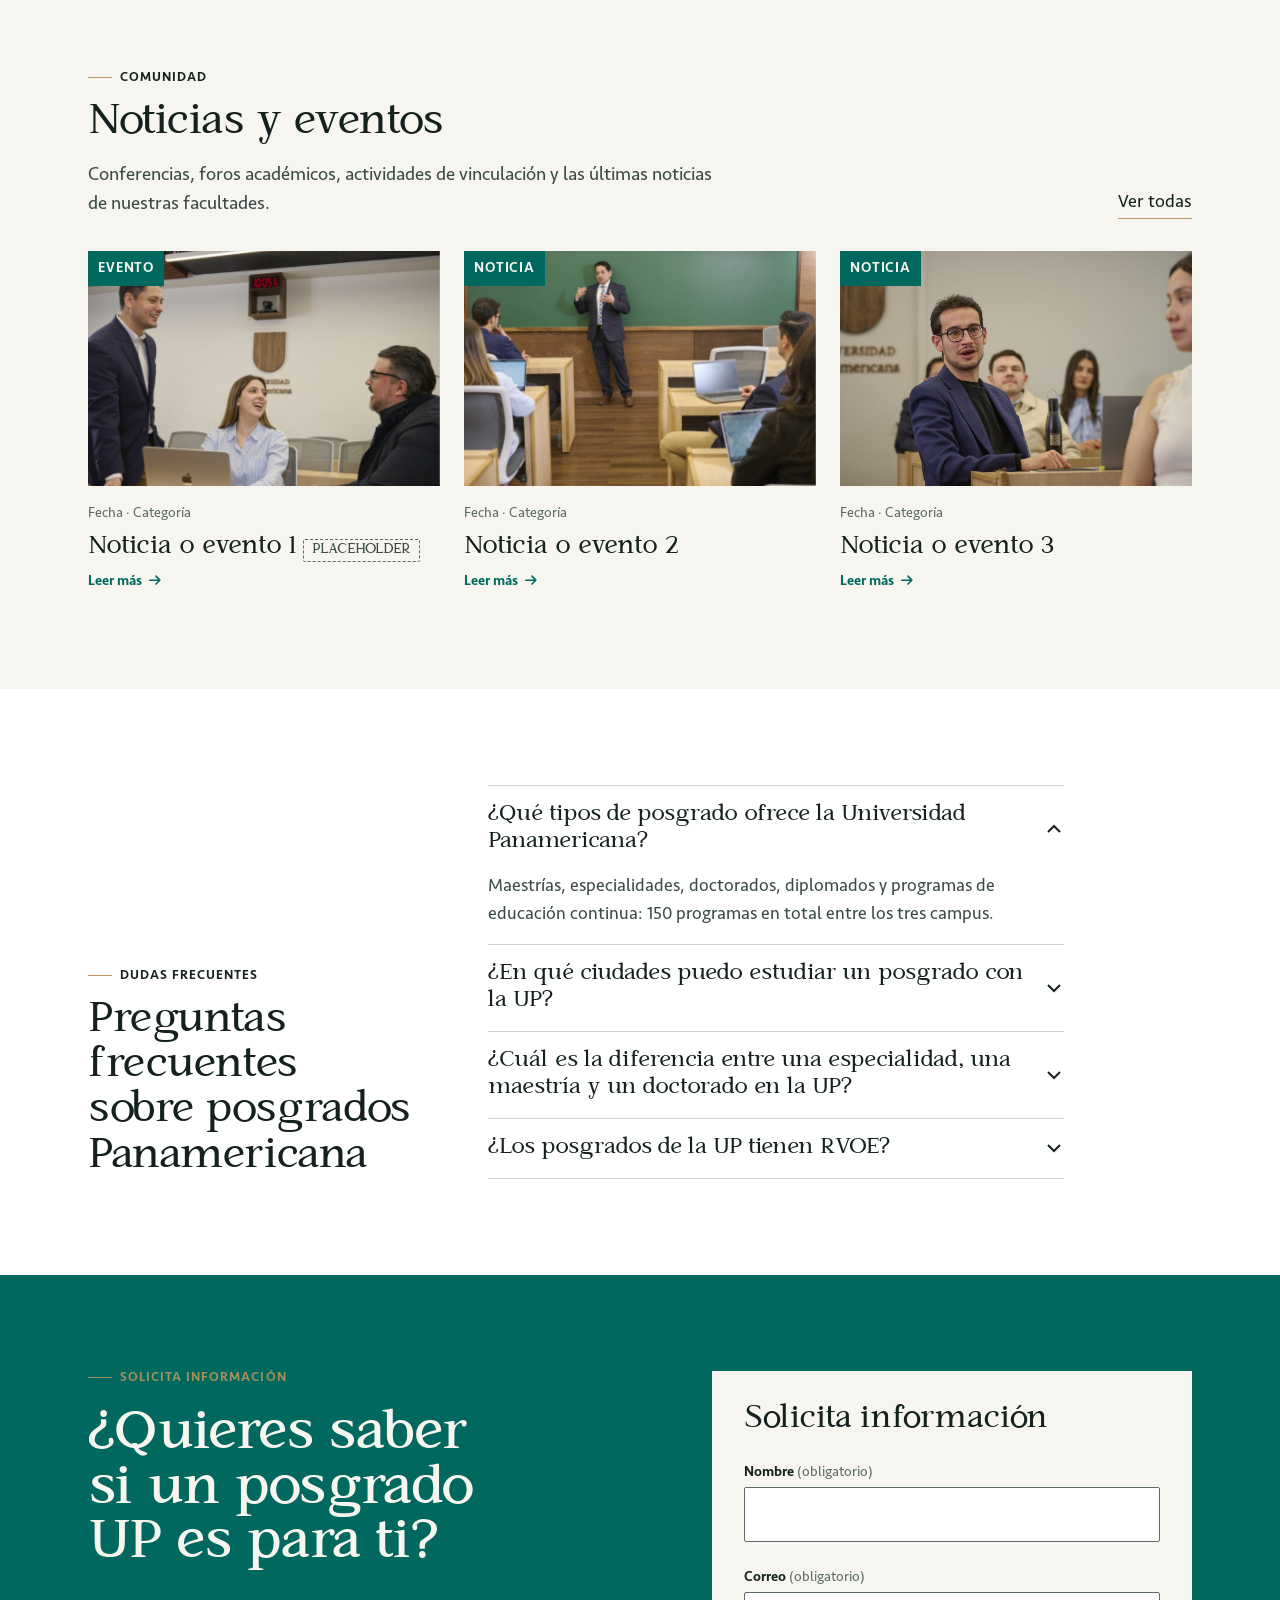
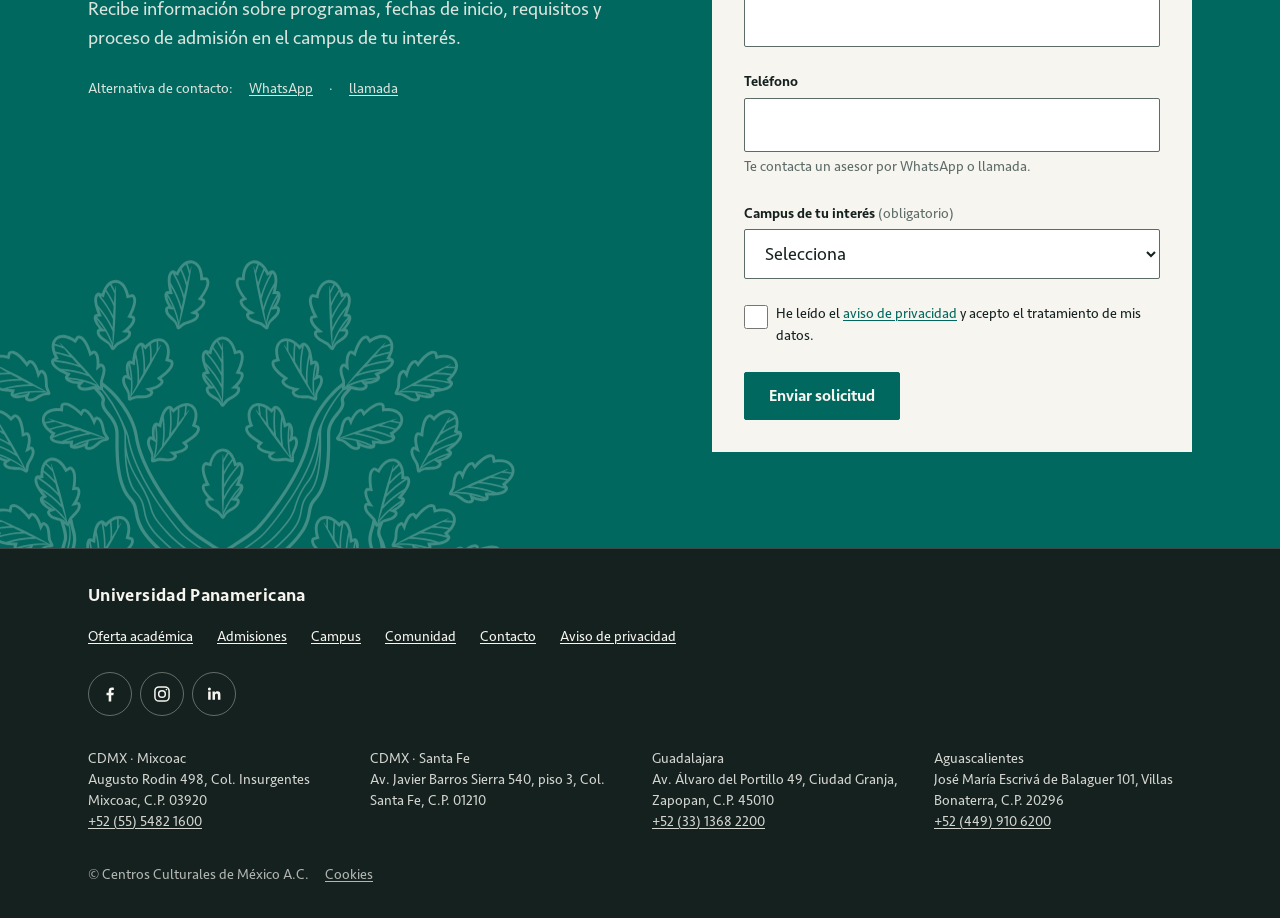
==== commit c8ccc735: "Home B: fotos de sedes Guadalajara y Aguascalientes Co-Authored-By: Claude Opus 5.5 <noreply@anthrop" ====
--- a/home.html
+++ b/home.html
@@ -8,7 +8,7 @@
 <meta name="robots" content="noindex, nofollow">
 <link rel="stylesheet" href="design-system/ds.css?v=6">
 <link rel="stylesheet" href="design-system/camino.css?v=6">
-<link rel="stylesheet" href="design-system/campus.css?v=19">
+<link rel="stylesheet" href="design-system/campus.css?v=21">
 </head>
 <body class="cp-pagina cp-home">
 <a class="oculto-visual" href="#contenido">Saltar al contenido</a>
@@ -234,7 +234,7 @@
           </div>
         </li>
         <li class="cp-sede cp-revela" style="--k:1" data-campus="gdl" data-todos="44" data-maestrias="26" data-especialidades="14" data-doctorados="3" data-diplomados="0" data-continua="1">
-          <div class="cp-sede__foto cp-sede__foto--sin"><div class="textura-roble textura-roble--acercamiento" data-parallax="0.06" aria-hidden="true"></div><span>Fotografía de Guadalajara pendiente</span></div>
+          <div class="cp-sede__foto"><img src="design-system/img/sede-guadalajara.jpg" width="1280" height="854" alt="Estudiantes caminan por los jardines del campus Guadalajara de la Universidad Panamericana" loading="lazy" data-parallax="0.08" style="object-position: 50% 62%"></div>
           <div class="cp-sede__cuerpo">
             <p class="cp-sede__cuenta"><b data-n>44</b><span data-etq>programas</span></p>
             <h3>Posgrados en Guadalajara</h3>
@@ -245,7 +245,7 @@
           </div>
         </li>
         <li class="cp-sede cp-revela" style="--k:2" data-campus="ags" data-todos="31" data-maestrias="21" data-especialidades="9" data-doctorados="1" data-diplomados="0" data-continua="0">
-          <div class="cp-sede__foto cp-sede__foto--sin"><div class="textura-roble textura-roble--acercamiento" data-parallax="0.06" aria-hidden="true"></div><span>Fotografía de Aguascalientes pendiente</span></div>
+          <div class="cp-sede__foto"><img src="design-system/img/sede-aguascalientes.jpg" width="1024" height="683" alt="Patio central del campus Aguascalientes de la Universidad Panamericana" loading="lazy" data-parallax="0.08" style="object-position: 50% 55%"></div>
           <div class="cp-sede__cuerpo">
             <p class="cp-sede__cuenta"><b data-n>31</b><span data-etq>programas</span></p>
             <h3>Posgrados en Aguascalientes</h3>
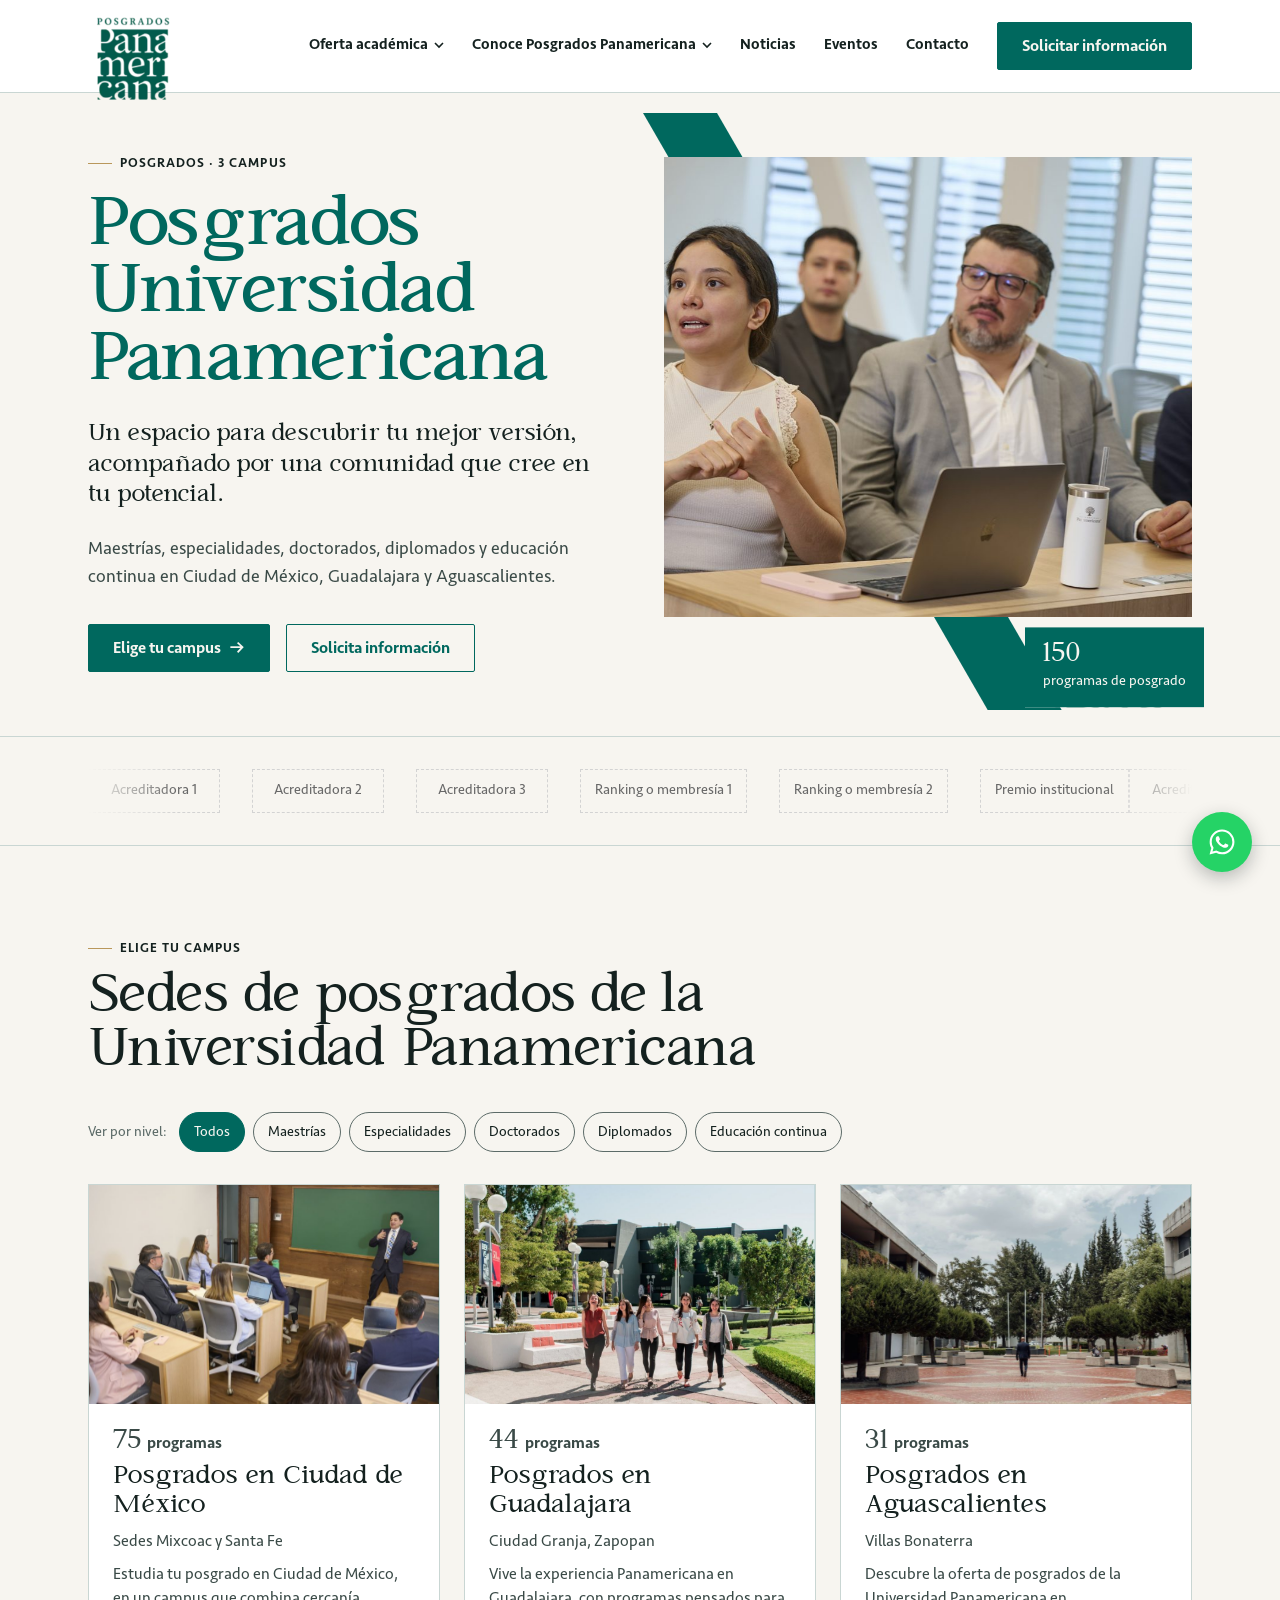
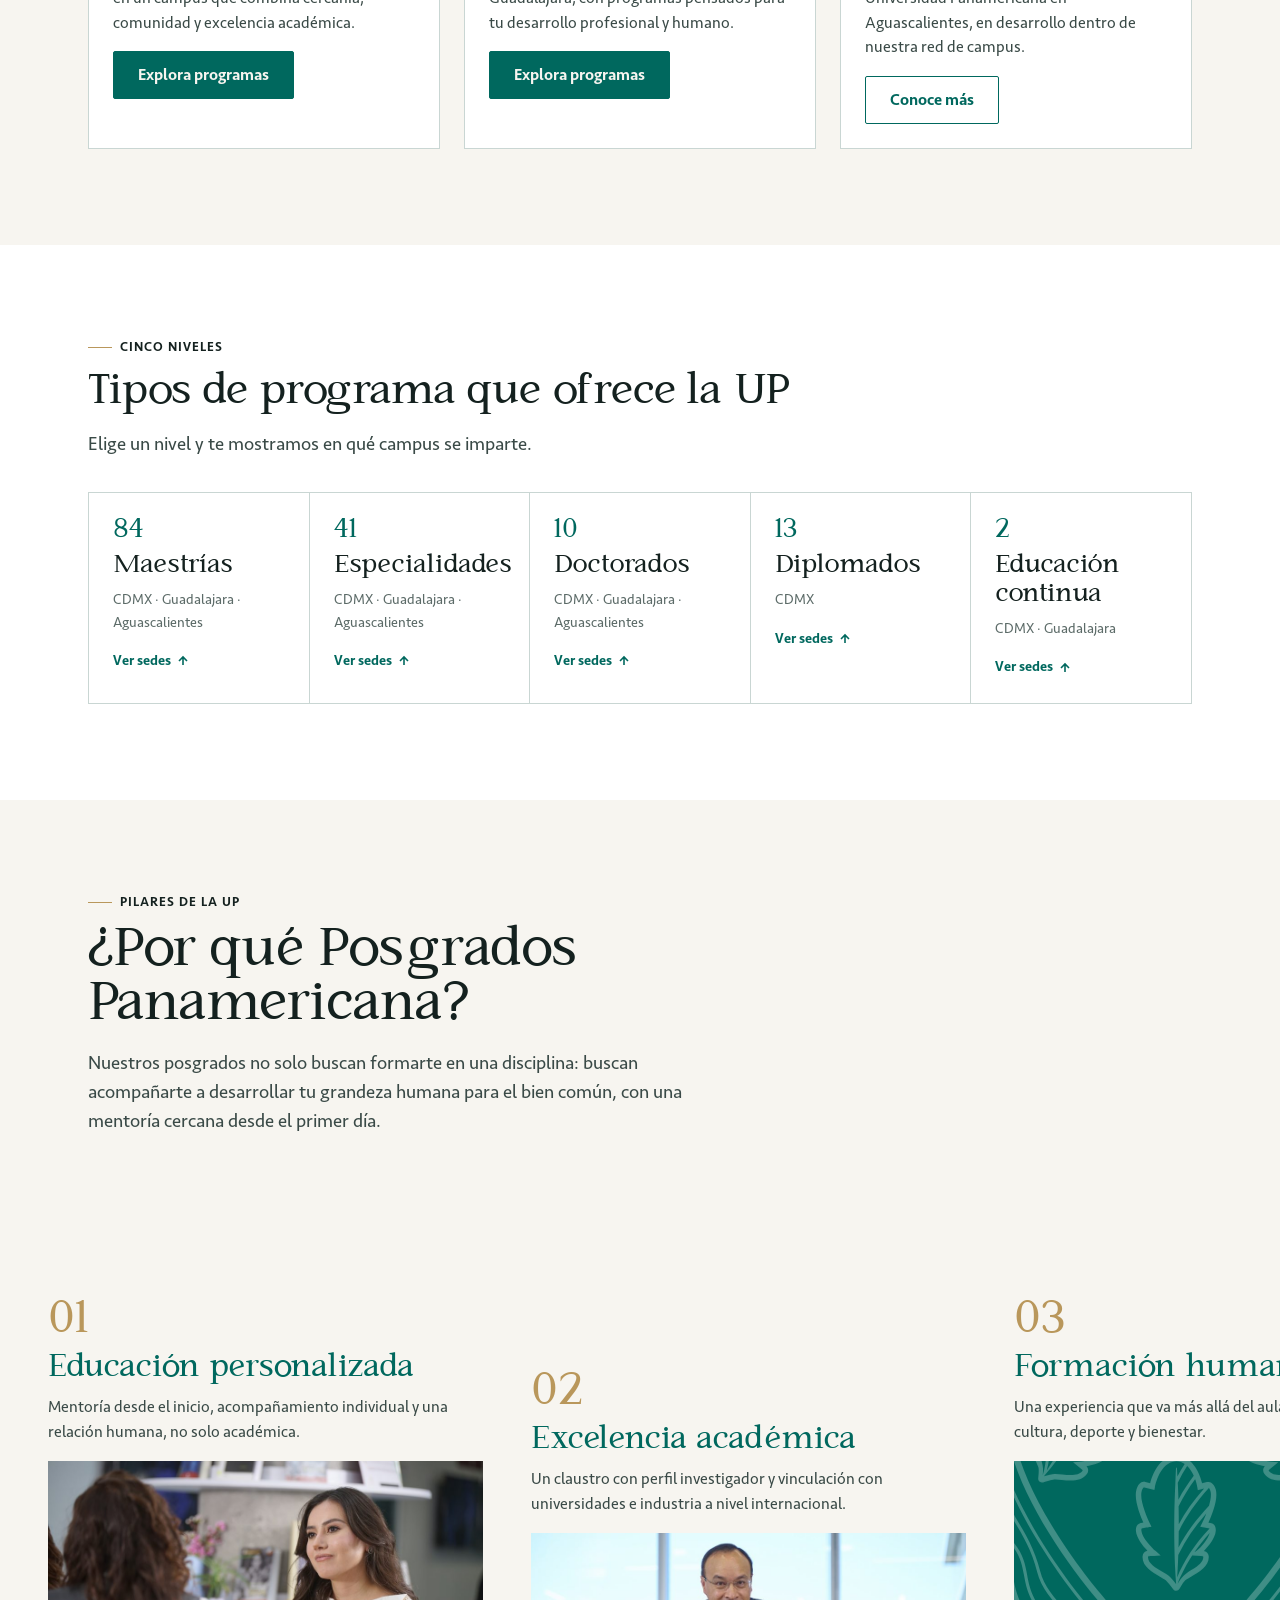
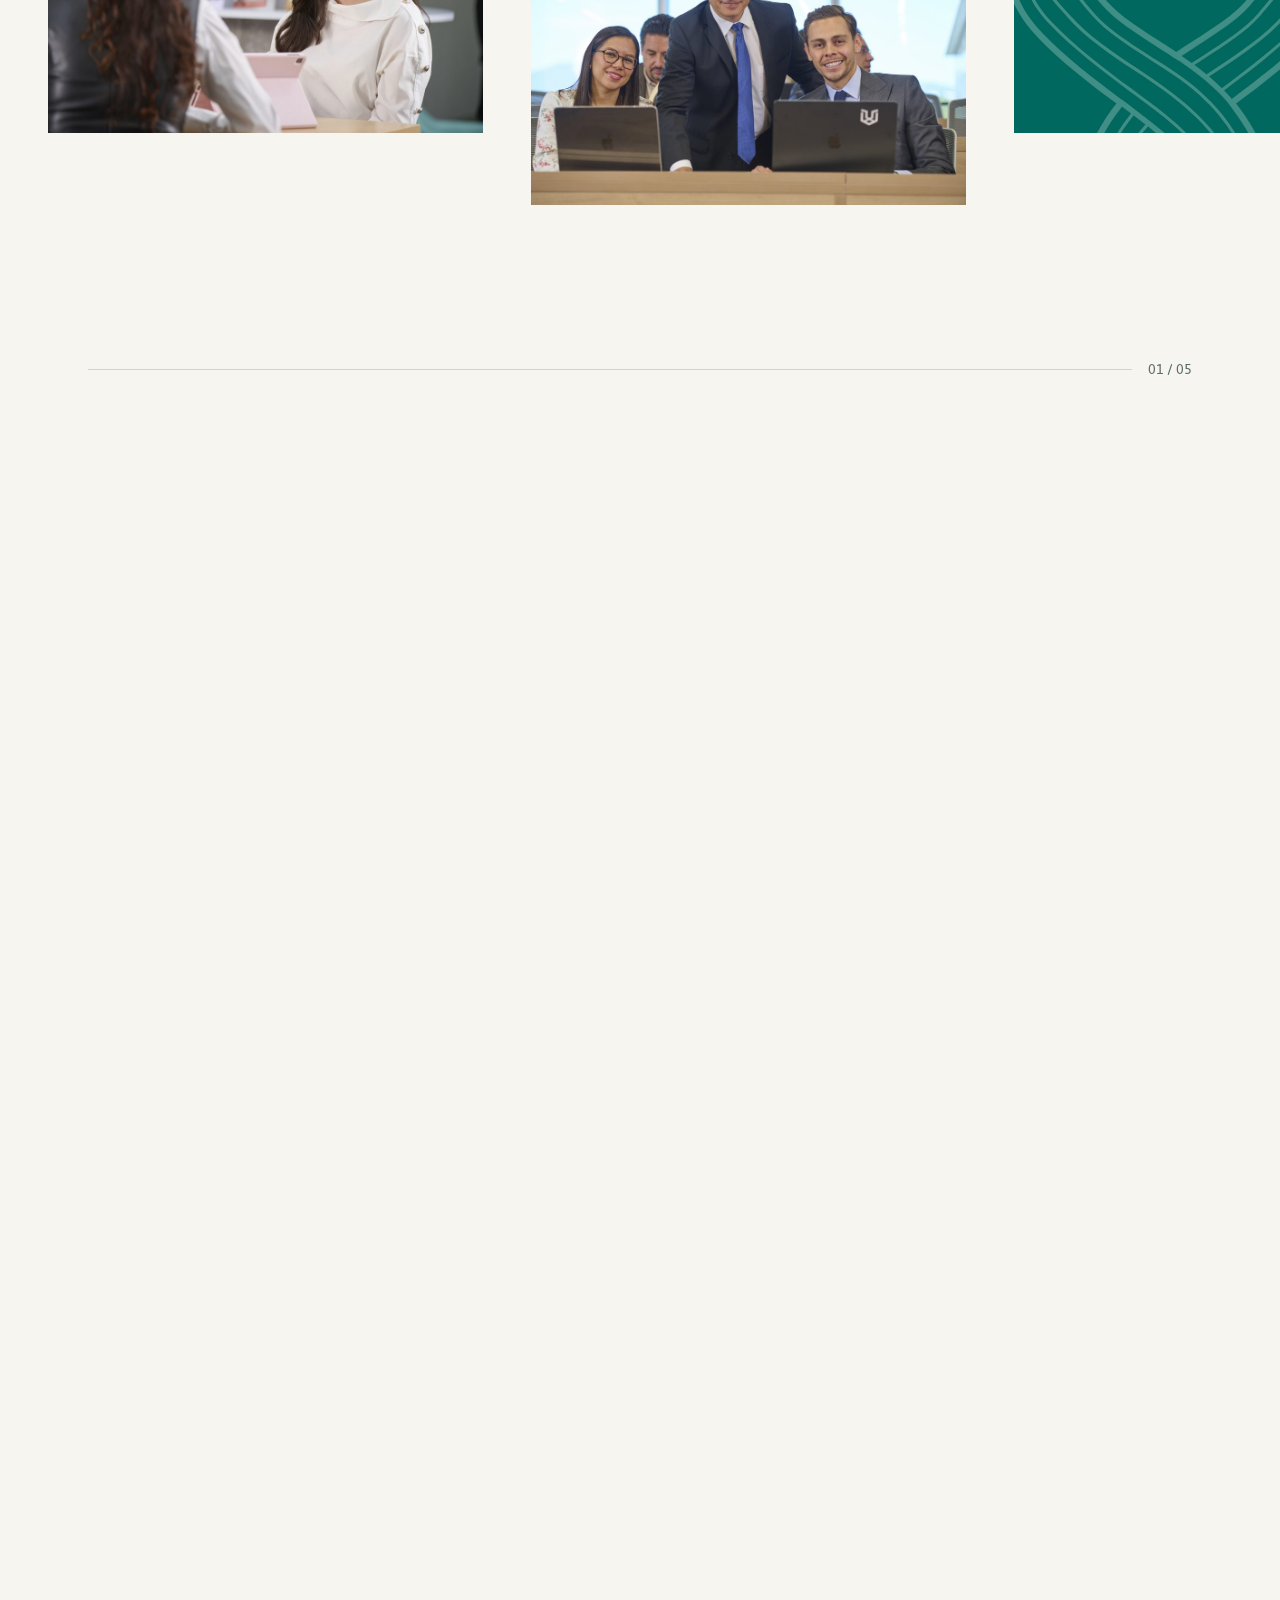
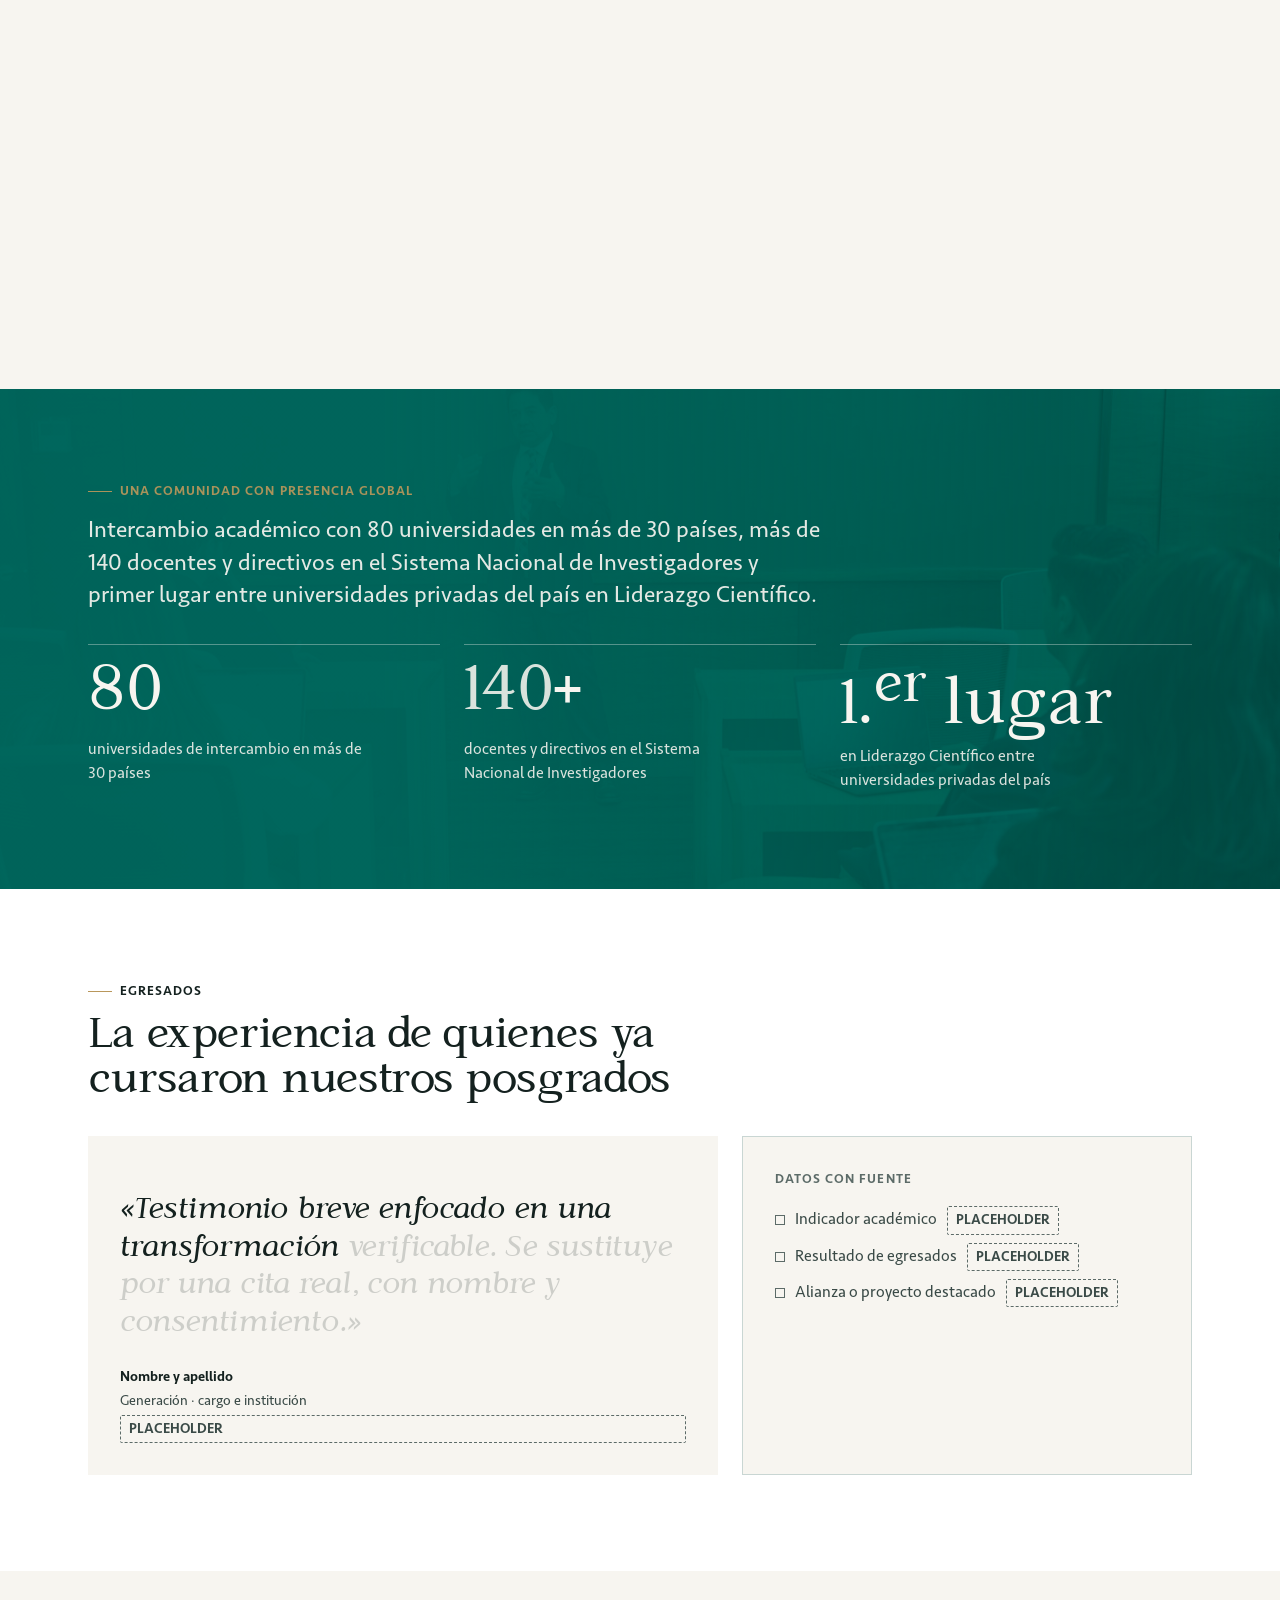
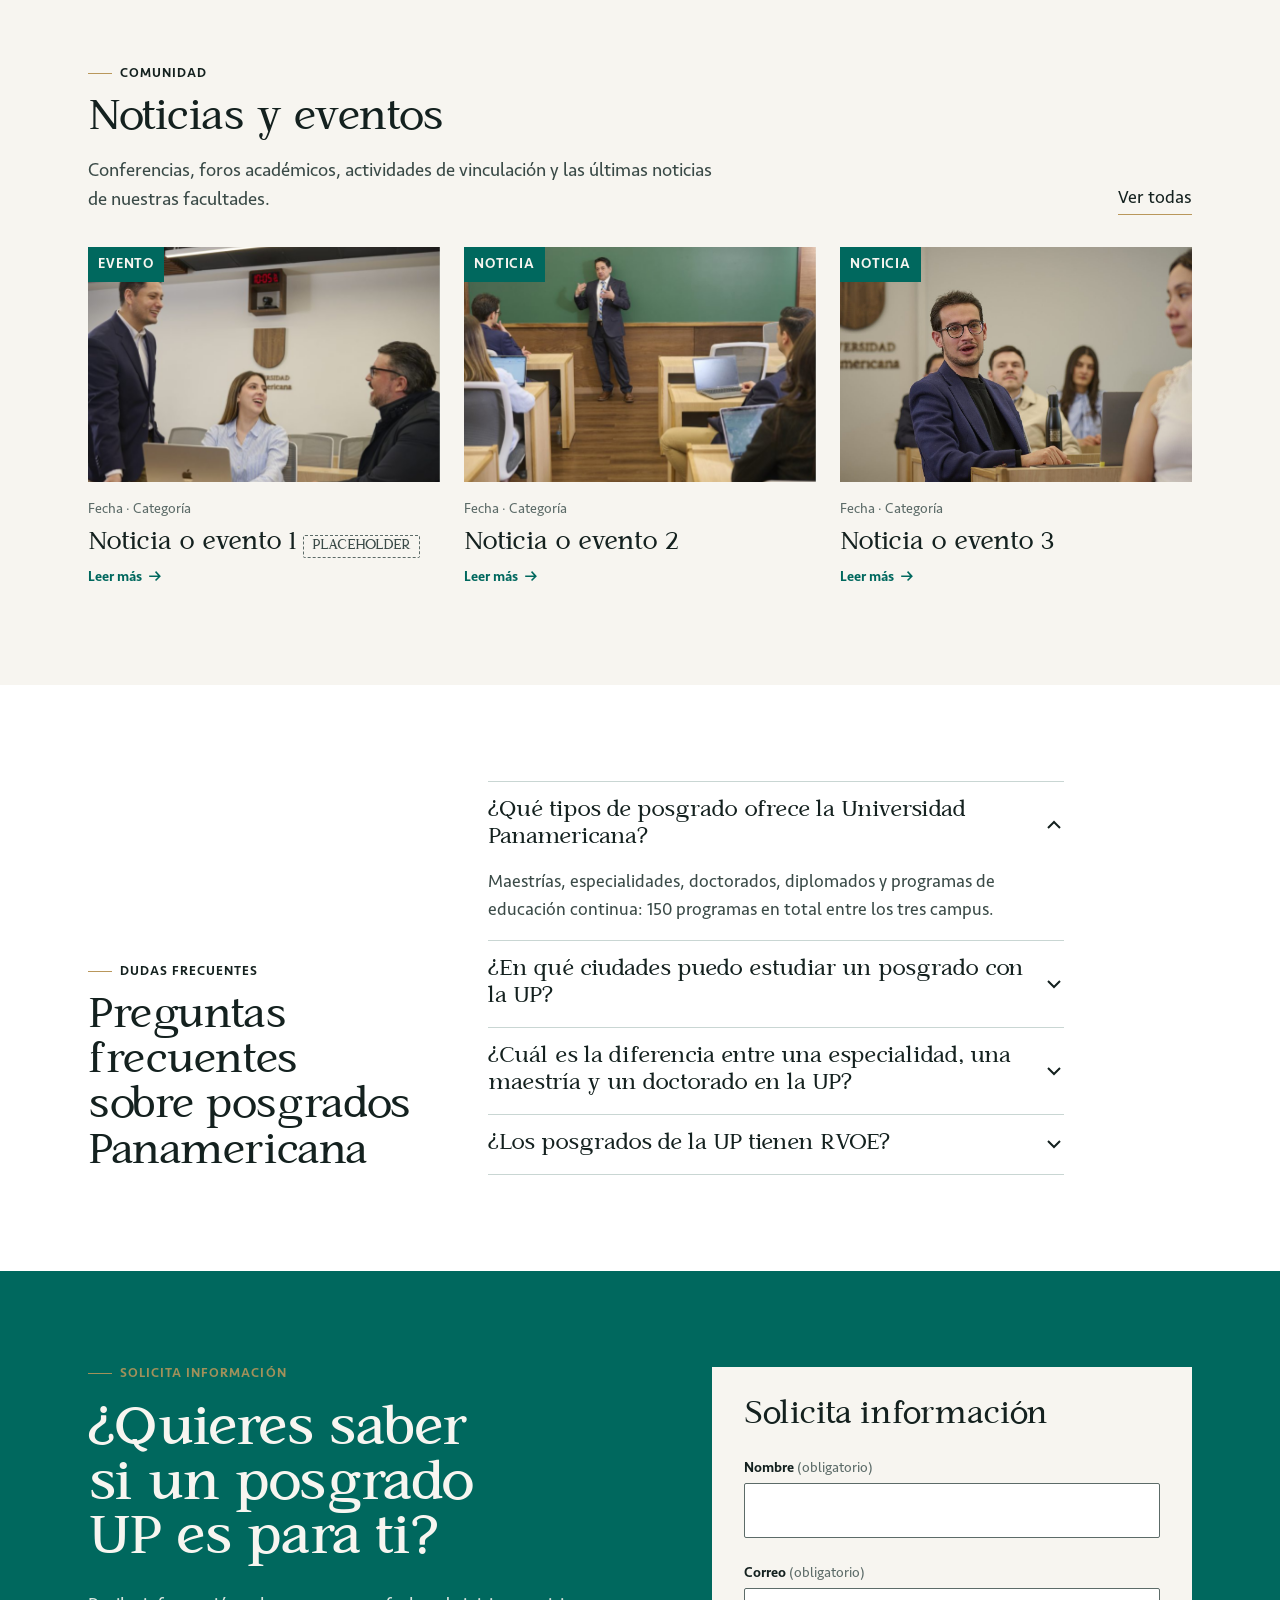
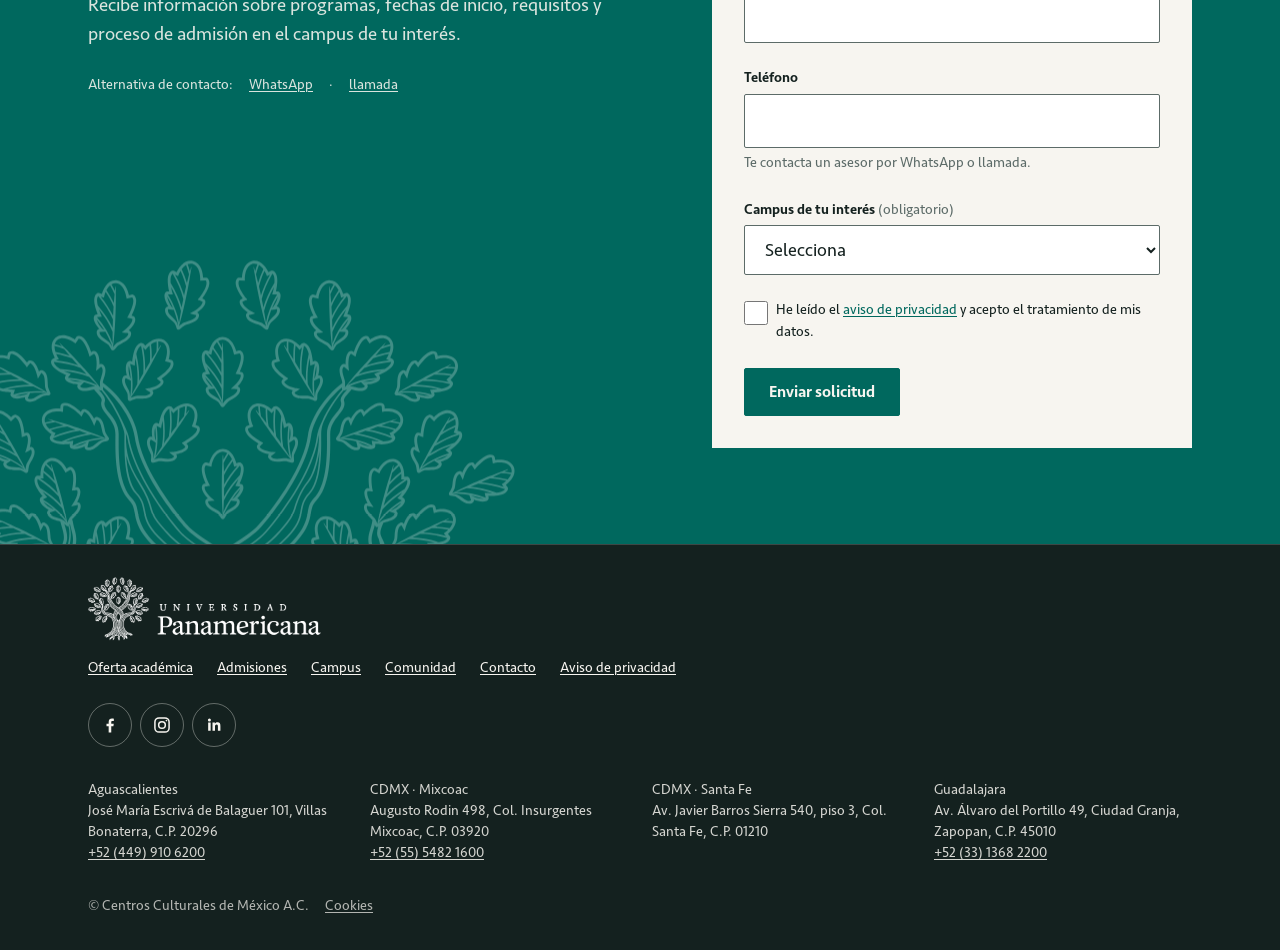
==== commit 5552f05b: "Ajustes del cliente: logo colgante, hero y textos de Economía Digital, claustro con fotos, pie con l" ====
--- a/home.html
+++ b/home.html
@@ -8,7 +8,7 @@
 <meta name="robots" content="noindex, nofollow">
 <link rel="stylesheet" href="design-system/ds.css?v=6">
 <link rel="stylesheet" href="design-system/camino.css?v=6">
-<link rel="stylesheet" href="design-system/campus.css?v=21">
+<link rel="stylesheet" href="design-system/campus.css?v=27">
 </head>
 <body class="cp-pagina cp-home">
 <a class="oculto-visual" href="#contenido">Saltar al contenido</a>
@@ -397,7 +397,7 @@
 <footer class="pie-camino" id="pie">
   <div class="contenedor">
     <div style="display:grid;gap:var(--espacio-base)">
-      <p class="marca-texto">Universidad Panamericana</p>
+      <a class="pie-logo" href="https://www.up.edu.mx/" aria-label="Universidad Panamericana"><img src="design-system/img/logo-up-blanco.png" width="335" height="92" alt="" loading="lazy"></a>
       <nav aria-label="Pie de página"><ul><li><a href="#">Oferta académica</a></li><li><a href="#">Admisiones</a></li><li><a href="#">Campus</a></li><li><a href="#">Comunidad</a></li><li><a href="#">Contacto</a></li><li><a href="#">Aviso de privacidad</a></li></ul></nav>
       <ul class="pie-redes" aria-label="Redes sociales">
         <li><a href="https://www.facebook.com/UPinstitucional/" target="_blank" rel="noopener" aria-label="Facebook de la Universidad Panamericana (se abre en otra pestaña)"><svg viewBox="0 0 24 24" aria-hidden="true"><path d="M13.5 21v-7.5h2.6l.4-3h-3V8.6c0-.9.3-1.5 1.5-1.5h1.6V4.4c-.3 0-1.2-.1-2.3-.1-2.3 0-3.9 1.4-3.9 4v2.2H7.8v3h2.6V21z" fill="currentColor"/></svg></a></li>
@@ -406,10 +406,10 @@
       </ul>
     </div>
     <div class="sedes">
+      <address>Aguascalientes<br>José María Escrivá de Balaguer 101, Villas Bonaterra, C.P. 20296<br><a href="tel:+524499106200">+52 (449) 910 6200</a></address>
       <address>CDMX · Mixcoac<br>Augusto Rodin 498, Col. Insurgentes Mixcoac, C.P. 03920<br><a href="tel:+525554821600">+52 (55) 5482 1600</a></address>
       <address>CDMX · Santa Fe<br>Av. Javier Barros Sierra 540, piso 3, Col. Santa Fe, C.P. 01210</address>
       <address>Guadalajara<br>Av. Álvaro del Portillo 49, Ciudad Granja, Zapopan, C.P. 45010<br><a href="tel:+523313682200">+52 (33) 1368 2200</a></address>
-      <address>Aguascalientes<br>José María Escrivá de Balaguer 101, Villas Bonaterra, C.P. 20296<br><a href="tel:+524499106200">+52 (449) 910 6200</a></address>
     </div>
     <p class="legal"><span>© Centros Culturales de México A.C.</span><a href="#">Cookies</a></p>
   </div>
@@ -591,6 +591,7 @@
 document.querySelectorAll('[data-cierra-desp]').forEach(a => a.addEventListener('click', e => { const id = a.getAttribute('href').slice(1); if (!id) return; e.preventDefault(); ir(id); }));
 </script>
 <!-- BnO Review: solo se activa con ?review=true&token=… -->
+<a class="cp-wa" href="#" data-origen="whatsapp-flotante" aria-label="Escríbenos por WhatsApp" title="Escríbenos por WhatsApp"><svg width="30" height="30" viewBox="0 0 24 24" fill="currentColor" aria-hidden="true"><path d="M12.04 2C6.58 2 2.13 6.45 2.13 11.91c0 1.75.46 3.45 1.32 4.95L2.05 22l5.25-1.38a9.87 9.87 0 0 0 4.74 1.21h.01c5.46 0 9.91-4.45 9.91-9.91 0-2.65-1.03-5.14-2.9-7.01A9.82 9.82 0 0 0 12.04 2zm0 1.67c2.2 0 4.26.86 5.82 2.42a8.2 8.2 0 0 1 2.41 5.83c0 4.54-3.7 8.23-8.24 8.23a8.2 8.2 0 0 1-4.19-1.15l-.3-.18-3.12.82.83-3.04-.2-.31a8.2 8.2 0 0 1-1.26-4.38c.01-4.54 3.7-8.24 8.25-8.24zM8.53 7.33c-.16 0-.43.06-.66.31-.22.25-.87.85-.87 2.07 0 1.22.89 2.4 1.01 2.56.12.17 1.75 2.67 4.23 3.74.59.26 1.05.41 1.41.52.59.19 1.13.16 1.56.1.48-.07 1.47-.6 1.67-1.18.21-.58.21-1.07.15-1.18-.07-.1-.23-.16-.48-.29-.25-.12-1.47-.72-1.69-.81-.23-.08-.39-.12-.56.13-.16.25-.64.81-.78.97-.15.17-.29.19-.54.06-.25-.12-1.05-.39-2-1.23-.74-.66-1.24-1.47-1.38-1.72-.15-.25-.02-.38.11-.51.11-.11.25-.29.37-.43.13-.15.17-.25.25-.42.08-.16.04-.31-.02-.43-.06-.13-.56-1.35-.77-1.84-.2-.49-.4-.42-.56-.43-.14-.01-.31-.01-.47-.01z"/></svg></a>
 <script type="module" src="design-system/../assets/review/review.js"></script>
 </body>
 </html>
--- a/design-system/campus.css
+++ b/design-system/campus.css
@@ -197,11 +197,11 @@
    ========================================================================== */
 .cp-cab { position: sticky; top: 0; z-index: var(--capa-fija); background: var(--superficie-elevada); border-bottom: var(--borde-fino) solid var(--borde-suave); transition: box-shadow var(--duracion-base) var(--curva-estandar); }
 .cp-cab--plegada, .cp-cab--abierta { box-shadow: var(--sombra-flotante); }
-.cp-cab__barra { display: flex; align-items: center; gap: 28px; min-height: 96px; transition: min-height var(--duracion-base) var(--curva-estandar); }
+.cp-cab__barra { display: flex; align-items: center; gap: 28px; min-height: 108px; transition: min-height var(--duracion-base) var(--curva-estandar); }
 .cp-cab--plegada .cp-cab__barra { min-height: var(--alto-cab); }
 .cp-cab__logo { display: flex; align-items: center; margin-right: auto; }
-.cp-cab__logo img { height: 52px; width: auto; transition: height var(--duracion-base) var(--curva-estandar); }
-.cp-cab--plegada .cp-cab__logo img { height: 38px; }
+.cp-cab__logo img { height: 76px; width: auto; transition: height var(--duracion-base) var(--curva-estandar); }
+.cp-cab--plegada .cp-cab__logo img { height: 50px; }
 .cp-cab__cta { white-space: nowrap; }
 
 .cp-nav { display: none; }
@@ -215,7 +215,7 @@
   .cp-nav { display: block; }
   .cp-cab__menu { display: none; }
 }
-@media (max-width: 599px) { .cp-cab__barra { gap: var(--espacio-compacto); min-height: 72px; } .cp-cab__logo img { height: 44px; } .cp-cab__cta { padding-inline: 12px; font-size: var(--texto-pequeno); min-height: 40px; } .cp-cab__menu { padding-inline: 10px; } }
+@media (max-width: 599px) { .cp-cab__barra { gap: var(--espacio-compacto); min-height: 76px; } .cp-cab__logo img { height: 58px; } .cp-cab--plegada .cp-cab__logo img { height: 48px; } .cp-cab__cta { padding-inline: 12px; font-size: var(--texto-pequeno); min-height: 40px; } .cp-cab__menu { padding-inline: 10px; } }
 @media (max-width: 359px) { .cp-cab__cta { display: none; } }
 
 /* Desplegable: panel a todo el ancho bajo la cabecera, con filete dorado y tres columnas */
@@ -492,3 +492,38 @@
 /* Menú desplegable: nombres de nivel/campus como lista */
 .cp-home .cp-desp li a span { font-size: var(--t-h3-lista); }
 .cp-home .cp-cifras__intro .cap-etiqueta { font-size: var(--texto-etiqueta-capitulo); }
+
+/* Pie: logotipo de la Universidad Panamericana en blanco */
+.pie-logo { display: inline-block; justify-self: start; }
+.pie-logo img { display: block; height: 64px; width: auto; }
+@media (max-width: 599px) { .pie-logo img { height: 56px; } }
+
+/* WhatsApp flotante: visible durante todo el recorrido; en móvil sube cuando aparece la barra fija */
+.cp-wa { position: fixed; right: 20px; bottom: calc(20px + env(safe-area-inset-bottom)); z-index: calc(var(--capa-fija) - 2); width: 56px; height: 56px; border-radius: 50%; display: grid; place-items: center; background: #25D366; color: #fff; box-shadow: 0 6px 18px rgba(20, 33, 31, 0.28); transition: transform var(--duracion-base) var(--curva-estandar), bottom var(--duracion-base) var(--curva-estandar), box-shadow var(--duracion-base) var(--curva-estandar); }
+.cp-wa:hover { transform: translateY(-3px); box-shadow: 0 10px 24px rgba(20, 33, 31, 0.34); }
+.cp-wa:focus-visible { outline: var(--foco-anillo); outline-offset: 3px; }
+@media (max-width: 899px) { .cp-fija--visible ~ .cp-wa { bottom: calc(84px + env(safe-area-inset-bottom)); } }
+@media (min-width: 900px) { .cp-wa { right: 28px; bottom: 28px; width: 60px; height: 60px; } }
+@media (prefers-reduced-motion: reduce) { .cp-wa { transition: none; } .cp-wa:hover { transform: none; } }
+@media print { .cp-wa { display: none; } }
+
+/* Logo colgante (2026-10-12): el logo apilado crece sin engordar la cabecera; su placa sobresale por debajo de la barra
+   y vuelve a caber dentro al plegarse la cabecera o al abrir un panel del menú. */
+.cp-cab__barra { min-height: 92px; }
+.cp-cab__logo { --logo-alto: 104px; --logo-sale: 30px; position: relative; z-index: 1; align-self: flex-start; padding: 8px 10px 10px; margin: 0 auto calc(var(--logo-sale) * -1) -10px; background: var(--superficie-elevada); transition: padding var(--duracion-base) var(--curva-estandar), margin var(--duracion-base) var(--curva-estandar); }
+.cp-cab__logo img { height: var(--logo-alto); }
+.cp-cab__logo::after { content: ""; position: absolute; left: 0; right: 0; bottom: 0; height: var(--logo-sale); border: var(--borde-fino) solid var(--borde-suave); border-top: 0; box-shadow: 0 8px 14px -8px rgba(20, 33, 31, 0.22); pointer-events: none; transition: opacity var(--duracion-instante); }
+.cp-cab--plegada .cp-cab__logo, .cp-cab--abierta .cp-cab__logo { align-self: center; padding: 0; margin: 0 auto 0 0; }
+.cp-cab--plegada .cp-cab__logo img, .cp-cab--abierta .cp-cab__logo img { height: 50px; }
+.cp-cab--plegada .cp-cab__logo::after, .cp-cab--abierta .cp-cab__logo::after { opacity: 0; }
+@media (max-width: 599px) {
+  .cp-cab__barra { min-height: 72px; }
+  .cp-cab__logo { --logo-alto: 76px; --logo-sale: 18px; padding: 6px 8px 8px; margin-left: -8px; }
+  .cp-cab--plegada .cp-cab__logo img, .cp-cab--abierta .cp-cab__logo img { height: 48px; }
+}
+/* Las migas bajan lo necesario para no quedar bajo la placa del logo colgante */
+.cp-pagina .pg-migas { padding-top: 46px; }
+@media (max-width: 599px) { .cp-pagina .pg-migas { padding-top: 34px; } }
+/* Logo colgante sin placa: solo el logo sobresale de la barra */
+.cp-cab__logo { background: none; }
+.cp-cab__logo::after { display: none; }
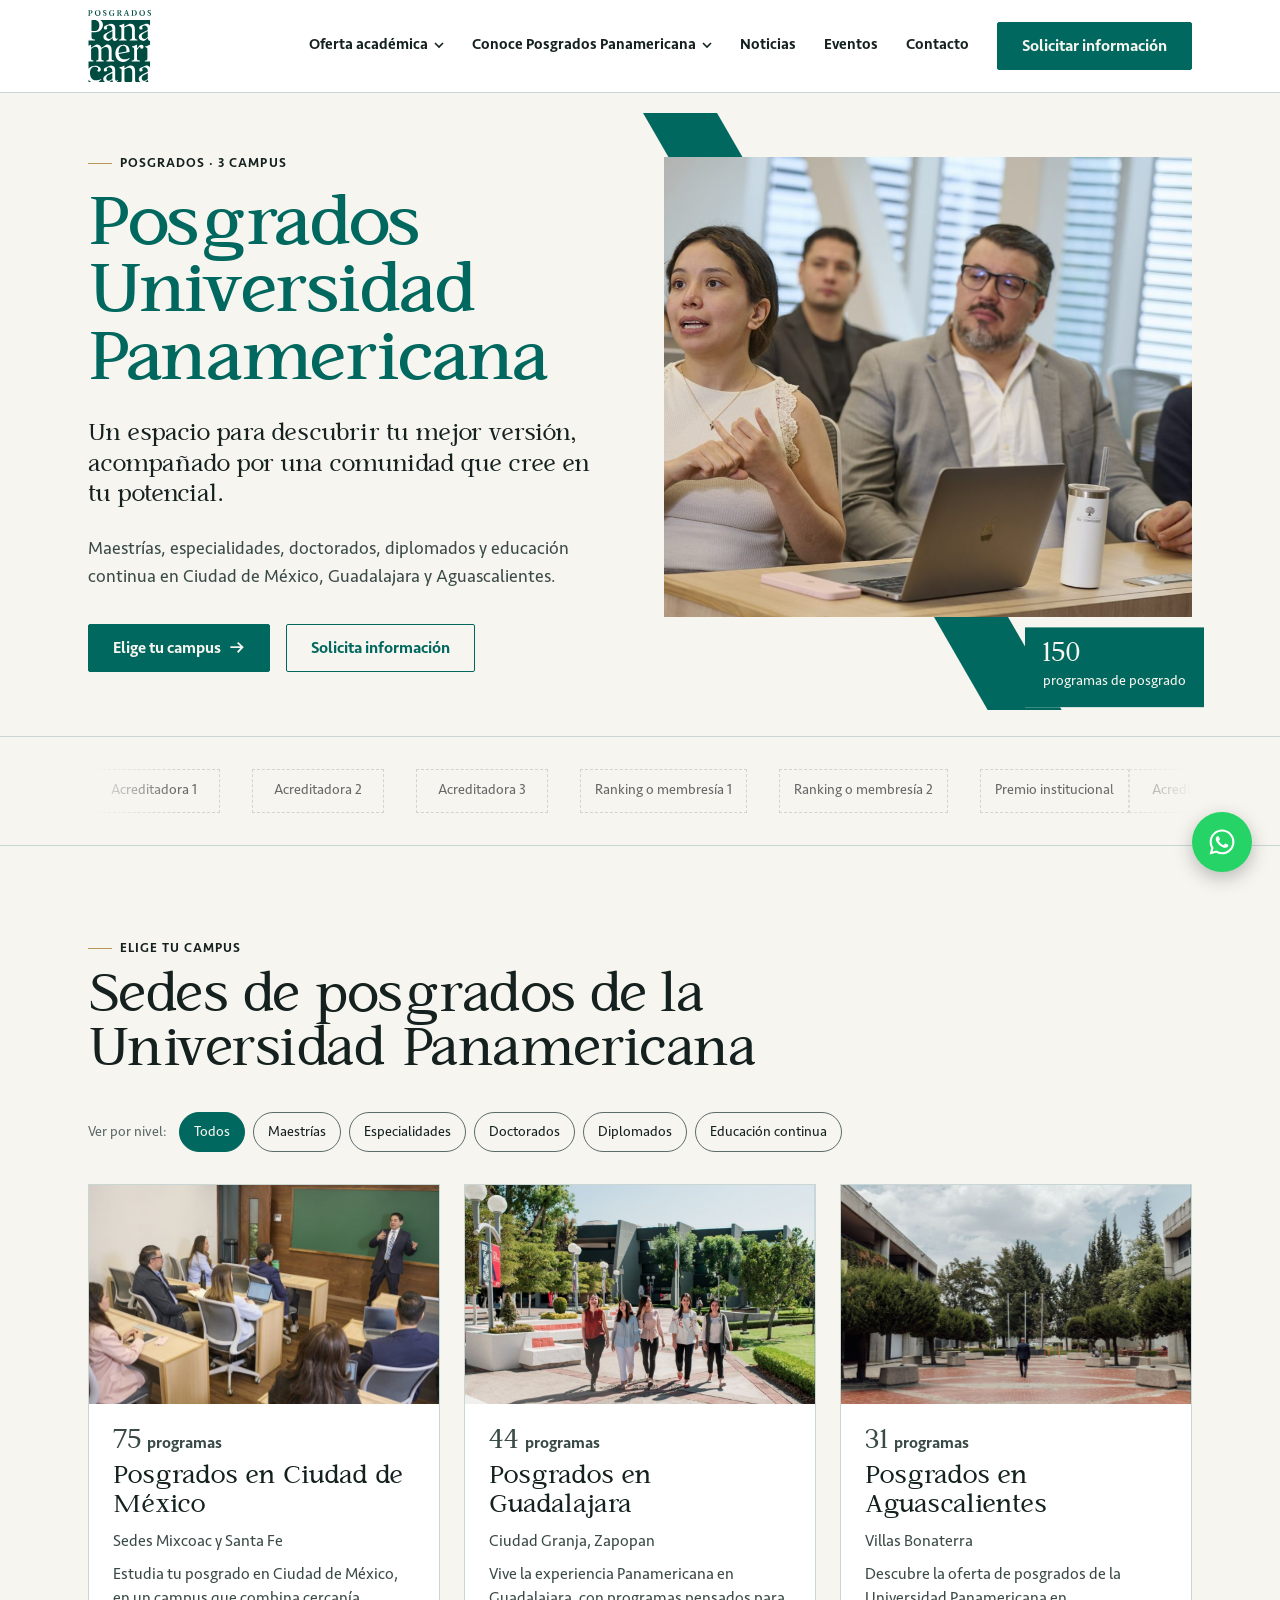
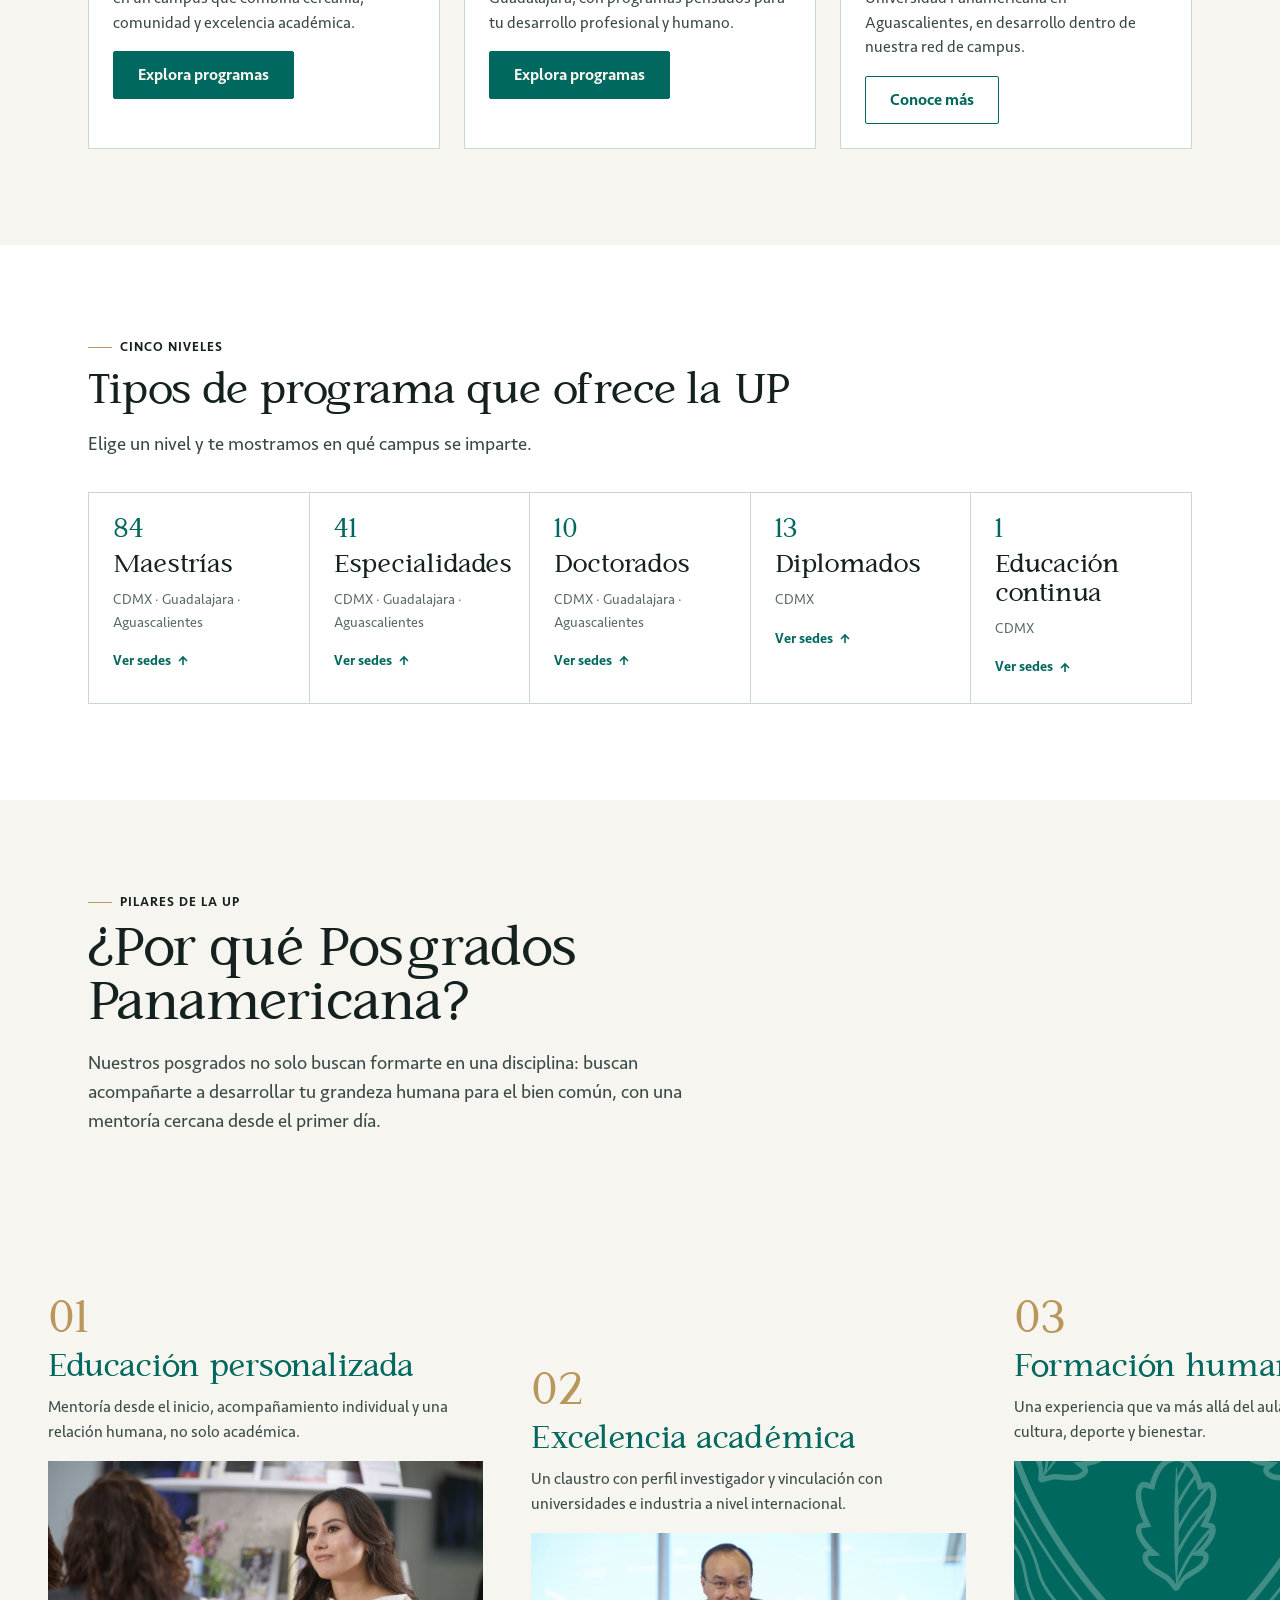
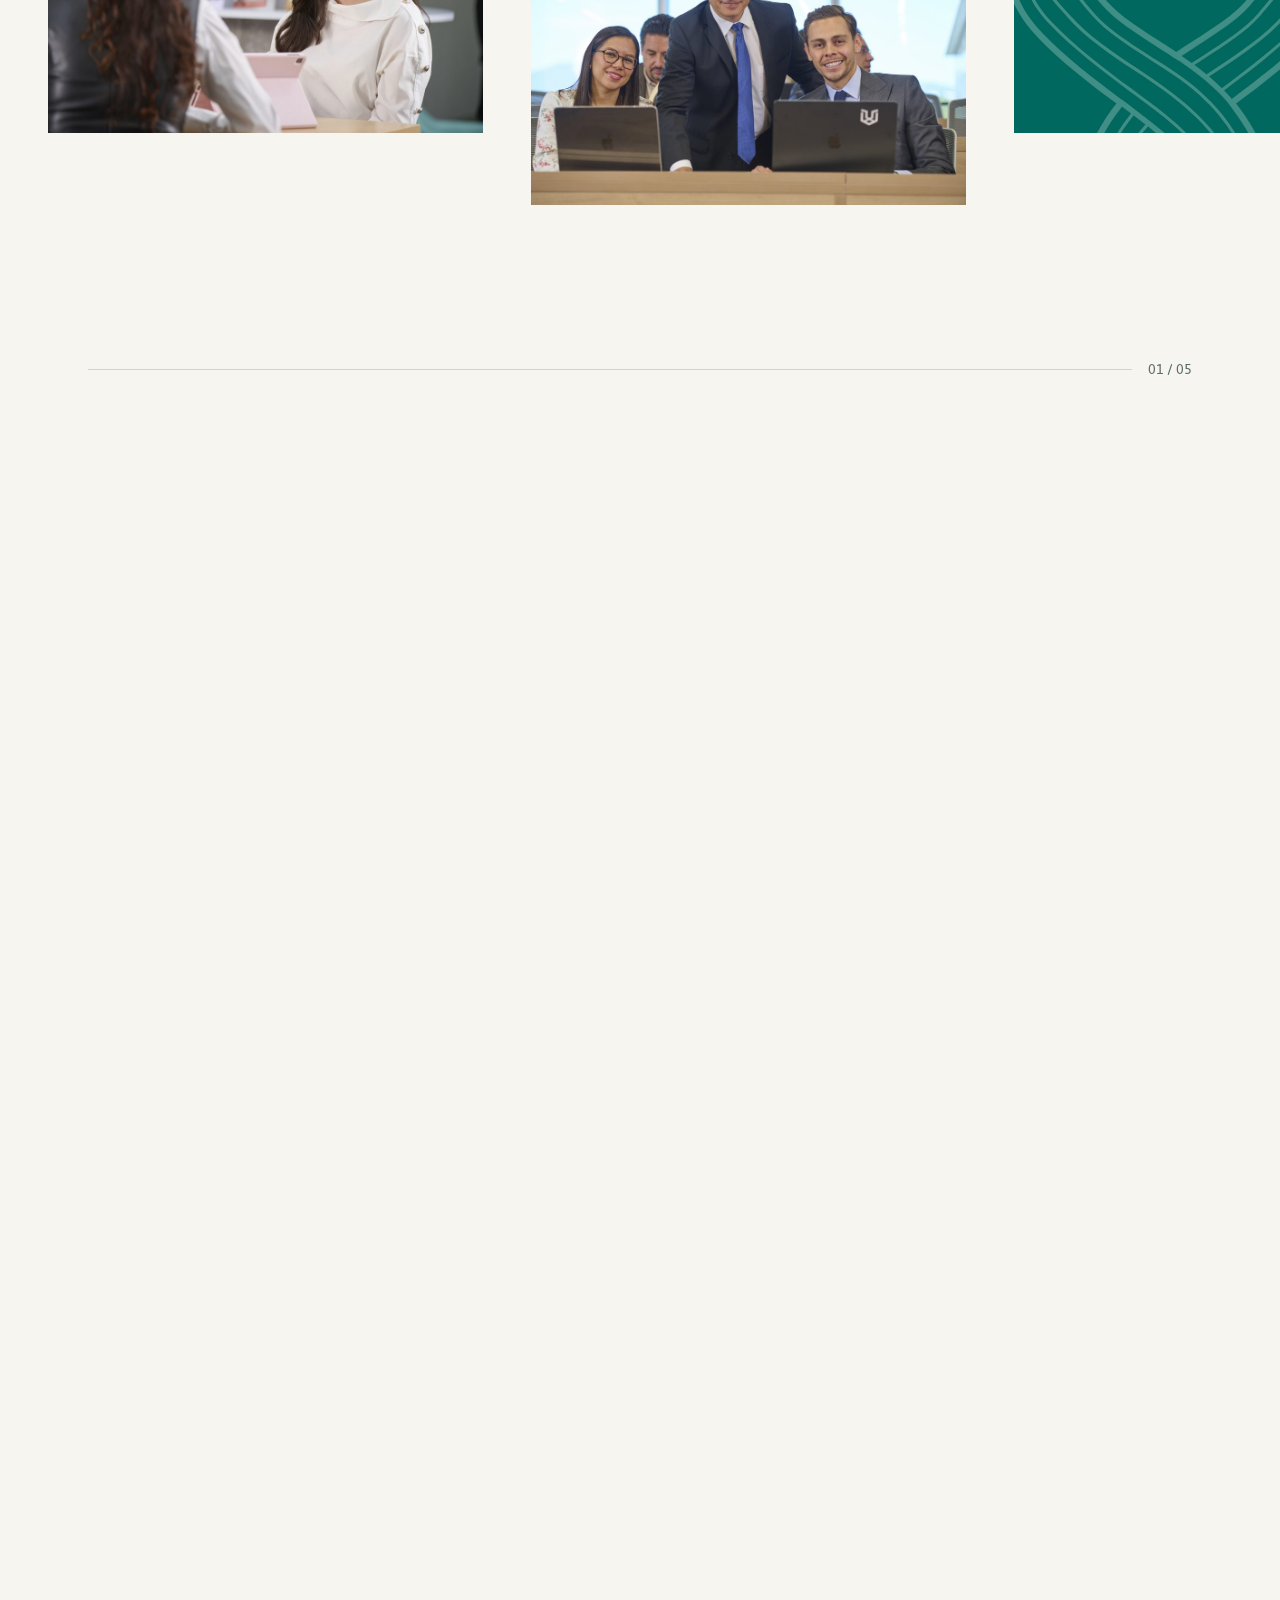
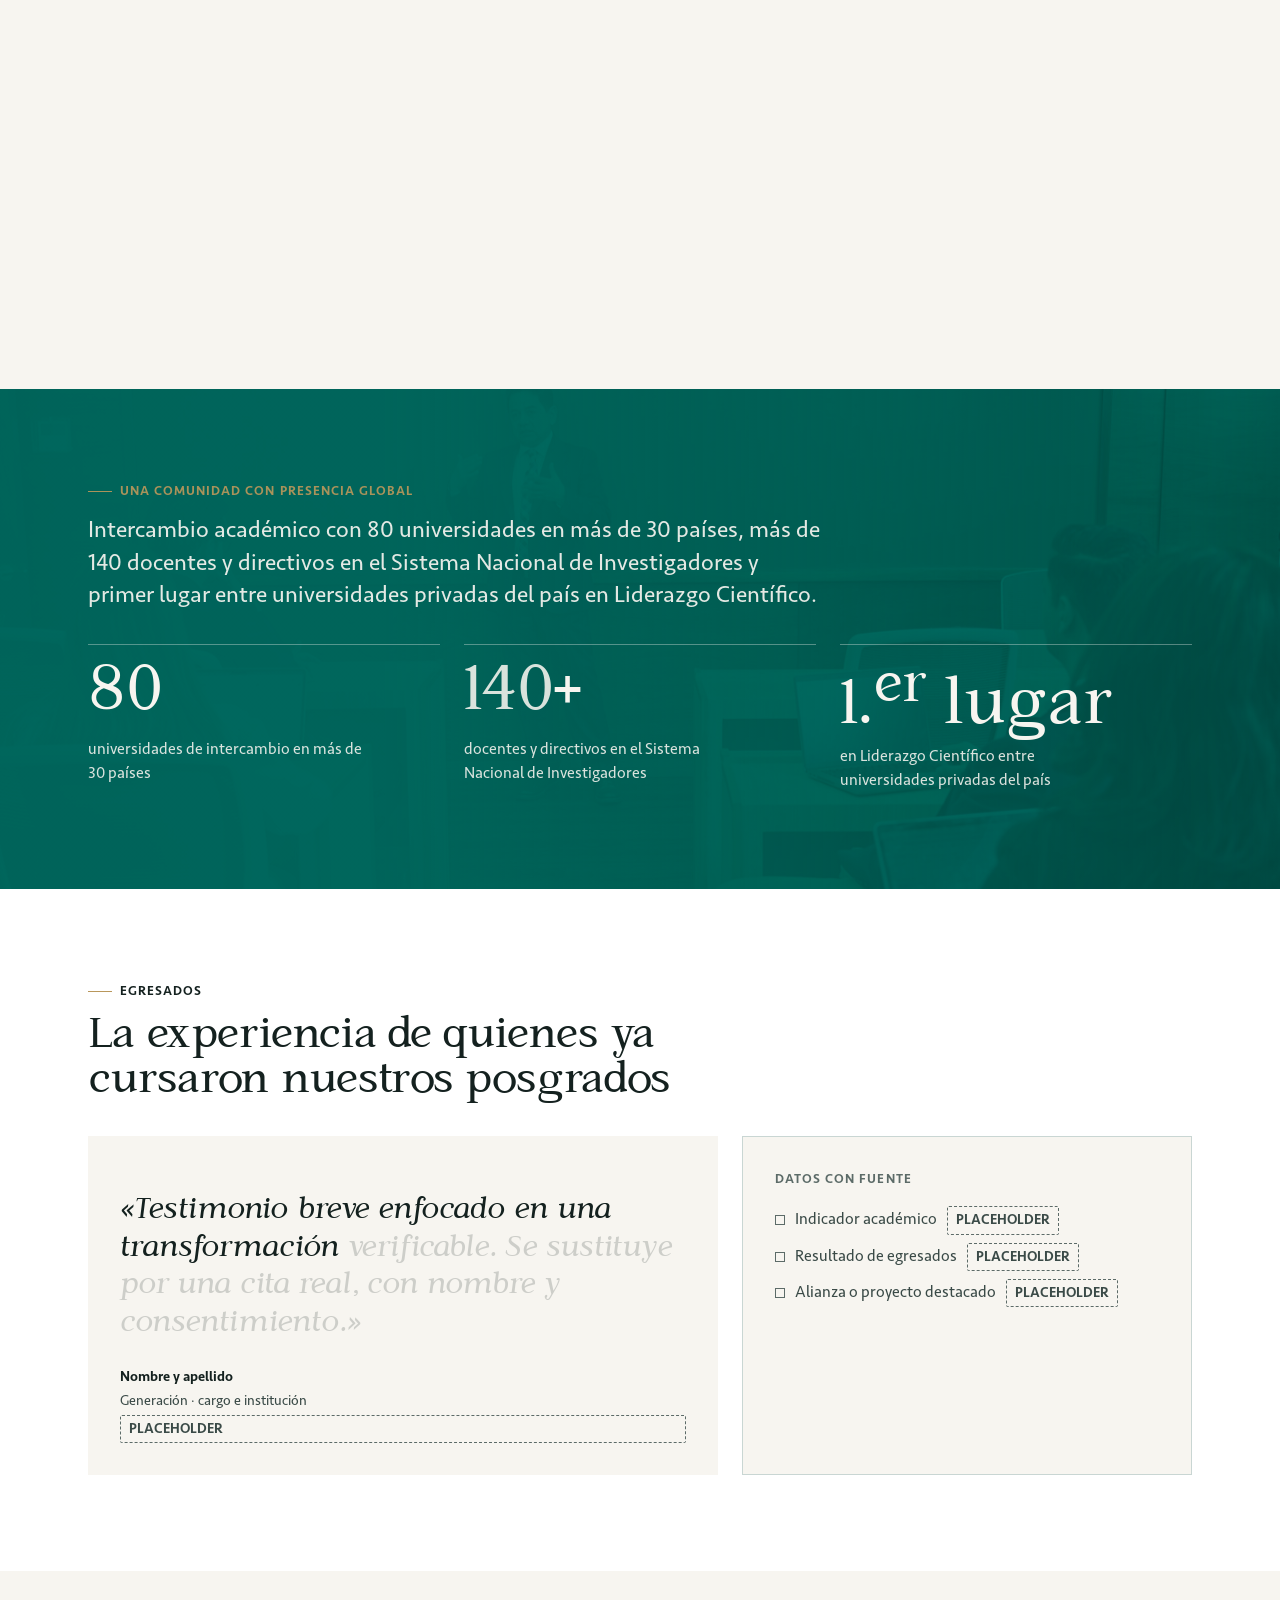
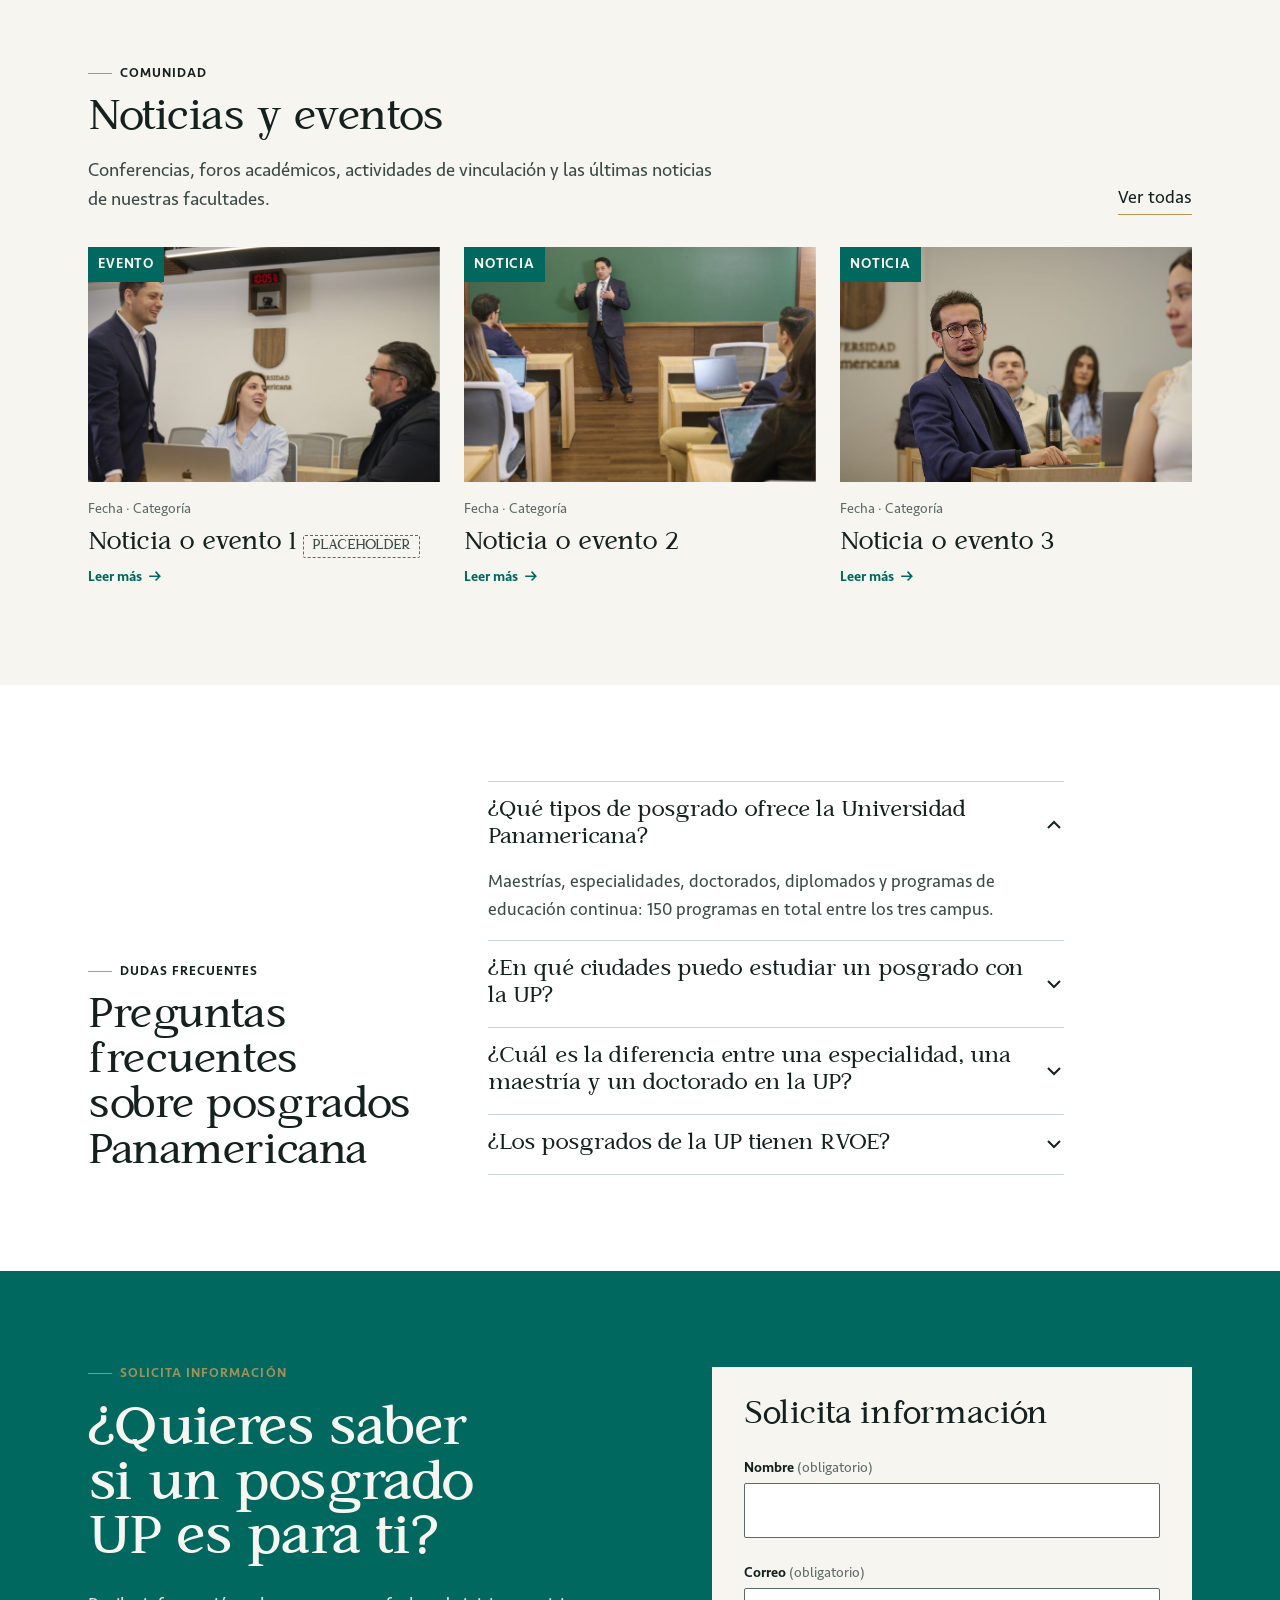
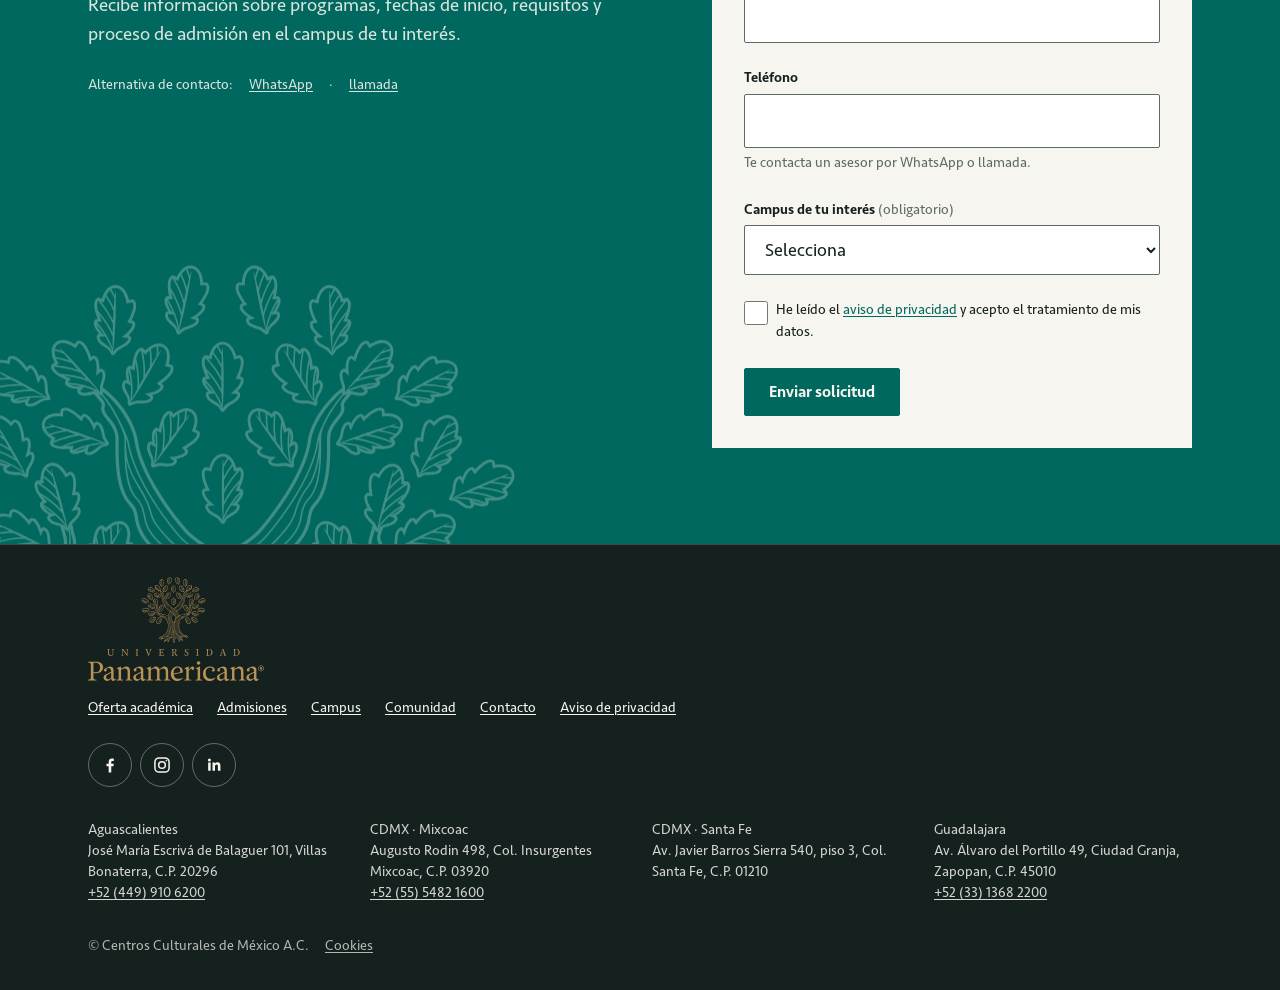
==== commit a511c85c: "Página Nosotros, logos oficiales (Posgrados y UP Roble), ajustes de comentarios y datos del folleto " ====
--- a/home.html
+++ b/home.html
@@ -8,7 +8,7 @@
 <meta name="robots" content="noindex, nofollow">
 <link rel="stylesheet" href="design-system/ds.css?v=6">
 <link rel="stylesheet" href="design-system/camino.css?v=6">
-<link rel="stylesheet" href="design-system/campus.css?v=27">
+<link rel="stylesheet" href="design-system/campus.css?v=30">
 </head>
 <body class="cp-pagina cp-home">
 <a class="oculto-visual" href="#contenido">Saltar al contenido</a>
@@ -25,7 +25,7 @@
      del cliente y del inventario oficial (pendiente B29). -->
 <header class="cp-cab" id="cab">
   <div class="contenedor cp-cab__barra">
-    <a class="cp-cab__logo" href="#" aria-label="Posgrados Panamericana — Inicio"><img src="design-system/img/logo-posgrados.webp" width="137" height="160" alt=""></a>
+    <a class="cp-cab__logo" href="#" aria-label="Posgrados Panamericana — Inicio"><img src="design-system/img/logo-posgrados.svg" width="290" height="330" alt=""></a>
     <nav class="cp-nav" aria-label="Principal">
       <ul class="cp-nav__lista">
         <li class="cp-nav__item">
@@ -38,7 +38,8 @@
               <li><a href="#"><span>Especialidades</span><b>41</b></a></li>
               <li><a href="#"><span>Doctorados</span><b>10</b></a></li>
               <li><a href="#"><span>Diplomados</span><b>13</b></a></li>
-              <li><a href="#"><span>Educación continua</span><b>2</b></a></li>
+              <li><a href="#"><span>Educación continua</span><b>1</b></a></li>
+              <li><a href="https://www.up.edu.mx/investigacion/ecosistema-de-innovacion/posgrados/"><span>Programas de investigación</span><b>13</b></a></li>
             </ul>
           </div>
           <div class="cp-desp__col">
@@ -62,7 +63,7 @@
           <div class="cp-desp__col">
             <p class="cp-desp__titulo">Posgrados Panamericana</p>
             <ul>
-              <li><a href="#"><span>Nosotros</span></a></li>
+              <li><a href="design-system/nosotros.html"><span>Nosotros</span></a></li>
               <li><a href="#sedes" data-cierra-desp><span>Sedes</span></a></li>
               <li><a href="#"><span>Admisiones</span></a></li>
               <li><a href="#"><span>Becas, financiamiento y convenios</span></a></li>
@@ -113,7 +114,8 @@
               <li><a href="#"><span>Especialidades</span><b>41</b></a></li>
               <li><a href="#"><span>Doctorados</span><b>10</b></a></li>
               <li><a href="#"><span>Diplomados</span><b>13</b></a></li>
-              <li><a href="#"><span>Educación continua</span><b>2</b></a></li>
+              <li><a href="#"><span>Educación continua</span><b>1</b></a></li>
+              <li><a href="https://www.up.edu.mx/investigacion/ecosistema-de-innovacion/posgrados/"><span>Programas de investigación</span><b>13</b></a></li>
             </ul>
           </div>
           <div class="cp-desp__col">
@@ -135,7 +137,7 @@
         <div class="cp-capa__panel" id="m-conoce" hidden><div class="cp-desp__col">
             <p class="cp-desp__titulo">Posgrados Panamericana</p>
             <ul>
-              <li><a href="#"><span>Nosotros</span></a></li>
+              <li><a href="design-system/nosotros.html"><span>Nosotros</span></a></li>
               <li><a href="#sedes" data-cierra-desp><span>Sedes</span></a></li>
               <li><a href="#"><span>Admisiones</span></a></li>
               <li><a href="#"><span>Becas, financiamiento y convenios</span></a></li>
@@ -233,7 +235,7 @@
             <a class="boton boton--primario" href="design-system/sede-cdmx.html">Explora programas</a>
           </div>
         </li>
-        <li class="cp-sede cp-revela" style="--k:1" data-campus="gdl" data-todos="44" data-maestrias="26" data-especialidades="14" data-doctorados="3" data-diplomados="0" data-continua="1">
+        <li class="cp-sede cp-revela" style="--k:1" data-campus="gdl" data-todos="44" data-maestrias="26" data-especialidades="14" data-doctorados="3" data-diplomados="0" data-continua="0">
           <div class="cp-sede__foto"><img src="design-system/img/sede-guadalajara.jpg" width="1280" height="854" alt="Estudiantes caminan por los jardines del campus Guadalajara de la Universidad Panamericana" loading="lazy" data-parallax="0.08" style="object-position: 50% 62%"></div>
           <div class="cp-sede__cuerpo">
             <p class="cp-sede__cuenta"><b data-n>44</b><span data-etq>programas</span></p>
@@ -274,7 +276,7 @@
         <li class="cp-nivel cp-revela" style="--k:1"><button type="button" data-ver-nivel="especialidades"><span class="cp-nivel__n">41</span><span class="cp-nivel__nombre">Especialidades</span><span class="cp-nivel__campus">CDMX · Guadalajara · Aguascalientes</span><span class="cp-nivel__ir">Ver sedes <svg viewBox="0 0 12 12" aria-hidden="true"><path d="M6 10V2M2 6l4-4 4 4" fill="none" stroke="currentColor" stroke-width="1.6"/></svg></span></button></li>
         <li class="cp-nivel cp-revela" style="--k:2"><button type="button" data-ver-nivel="doctorados"><span class="cp-nivel__n">10</span><span class="cp-nivel__nombre">Doctorados</span><span class="cp-nivel__campus">CDMX · Guadalajara · Aguascalientes</span><span class="cp-nivel__ir">Ver sedes <svg viewBox="0 0 12 12" aria-hidden="true"><path d="M6 10V2M2 6l4-4 4 4" fill="none" stroke="currentColor" stroke-width="1.6"/></svg></span></button></li>
         <li class="cp-nivel cp-revela" style="--k:3"><button type="button" data-ver-nivel="diplomados"><span class="cp-nivel__n">13</span><span class="cp-nivel__nombre">Diplomados</span><span class="cp-nivel__campus">CDMX</span><span class="cp-nivel__ir">Ver sedes <svg viewBox="0 0 12 12" aria-hidden="true"><path d="M6 10V2M2 6l4-4 4 4" fill="none" stroke="currentColor" stroke-width="1.6"/></svg></span></button></li>
-        <li class="cp-nivel cp-revela" style="--k:4"><button type="button" data-ver-nivel="continua"><span class="cp-nivel__n">2</span><span class="cp-nivel__nombre">Educación continua</span><span class="cp-nivel__campus">CDMX · Guadalajara</span><span class="cp-nivel__ir">Ver sedes <svg viewBox="0 0 12 12" aria-hidden="true"><path d="M6 10V2M2 6l4-4 4 4" fill="none" stroke="currentColor" stroke-width="1.6"/></svg></span></button></li>
+        <li class="cp-nivel cp-revela" style="--k:4"><button type="button" data-ver-nivel="continua"><span class="cp-nivel__n">1</span><span class="cp-nivel__nombre">Educación continua</span><span class="cp-nivel__campus">CDMX</span><span class="cp-nivel__ir">Ver sedes <svg viewBox="0 0 12 12" aria-hidden="true"><path d="M6 10V2M2 6l4-4 4 4" fill="none" stroke="currentColor" stroke-width="1.6"/></svg></span></button></li>
       </ul>
     </div>
   </section>
@@ -397,7 +399,7 @@
 <footer class="pie-camino" id="pie">
   <div class="contenedor">
     <div style="display:grid;gap:var(--espacio-base)">
-      <a class="pie-logo" href="https://www.up.edu.mx/" aria-label="Universidad Panamericana"><img src="design-system/img/logo-up-blanco.png" width="335" height="92" alt="" loading="lazy"></a>
+      <a class="pie-logo" href="https://www.up.edu.mx/" aria-label="Universidad Panamericana"><img src="design-system/img/logo-up-roble.svg" width="515" height="305" alt="" loading="lazy"></a>
       <nav aria-label="Pie de página"><ul><li><a href="#">Oferta académica</a></li><li><a href="#">Admisiones</a></li><li><a href="#">Campus</a></li><li><a href="#">Comunidad</a></li><li><a href="#">Contacto</a></li><li><a href="#">Aviso de privacidad</a></li></ul></nav>
       <ul class="pie-redes" aria-label="Redes sociales">
         <li><a href="https://www.facebook.com/UPinstitucional/" target="_blank" rel="noopener" aria-label="Facebook de la Universidad Panamericana (se abre en otra pestaña)"><svg viewBox="0 0 24 24" aria-hidden="true"><path d="M13.5 21v-7.5h2.6l.4-3h-3V8.6c0-.9.3-1.5 1.5-1.5h1.6V4.4c-.3 0-1.2-.1-2.3-.1-2.3 0-3.9 1.4-3.9 4v2.2H7.8v3h2.6V21z" fill="currentColor"/></svg></a></li>
@@ -592,6 +594,16 @@
 </script>
 <!-- BnO Review: solo se activa con ?review=true&token=… -->
 <a class="cp-wa" href="#" data-origen="whatsapp-flotante" aria-label="Escríbenos por WhatsApp" title="Escríbenos por WhatsApp"><svg width="30" height="30" viewBox="0 0 24 24" fill="currentColor" aria-hidden="true"><path d="M12.04 2C6.58 2 2.13 6.45 2.13 11.91c0 1.75.46 3.45 1.32 4.95L2.05 22l5.25-1.38a9.87 9.87 0 0 0 4.74 1.21h.01c5.46 0 9.91-4.45 9.91-9.91 0-2.65-1.03-5.14-2.9-7.01A9.82 9.82 0 0 0 12.04 2zm0 1.67c2.2 0 4.26.86 5.82 2.42a8.2 8.2 0 0 1 2.41 5.83c0 4.54-3.7 8.23-8.24 8.23a8.2 8.2 0 0 1-4.19-1.15l-.3-.18-3.12.82.83-3.04-.2-.31a8.2 8.2 0 0 1-1.26-4.38c.01-4.54 3.7-8.24 8.25-8.24zM8.53 7.33c-.16 0-.43.06-.66.31-.22.25-.87.85-.87 2.07 0 1.22.89 2.4 1.01 2.56.12.17 1.75 2.67 4.23 3.74.59.26 1.05.41 1.41.52.59.19 1.13.16 1.56.1.48-.07 1.47-.6 1.67-1.18.21-.58.21-1.07.15-1.18-.07-.1-.23-.16-.48-.29-.25-.12-1.47-.72-1.69-.81-.23-.08-.39-.12-.56.13-.16.25-.64.81-.78.97-.15.17-.29.19-.54.06-.25-.12-1.05-.39-2-1.23-.74-.66-1.24-1.47-1.38-1.72-.15-.25-.02-.38.11-.51.11-.11.25-.29.37-.43.13-.15.17-.25.25-.42.08-.16.04-.31-.02-.43-.06-.13-.56-1.35-.77-1.84-.2-.49-.4-.42-.56-.43-.14-.01-.31-.01-.47-.01z"/></svg></a>
+<button class="cp-arriba" type="button" aria-label="Volver al inicio de la página" title="Volver arriba"><svg width="20" height="20" viewBox="0 0 20 20" aria-hidden="true"><path d="M10 16V4M4.5 9.5L10 4l5.5 5.5" fill="none" stroke="currentColor" stroke-width="1.8"/></svg></button>
+<script>
+// Volver arriba: aparece tras recorrer una pantalla y lleva al inicio; el foco pasa al contenido principal
+(() => {
+  const b = document.querySelector('.cp-arriba'); if (!b) return;
+  const rm = matchMedia('(prefers-reduced-motion: reduce)').matches;
+  addEventListener('scroll', () => b.classList.toggle('cp-arriba--visible', scrollY > innerHeight), { passive: true });
+  b.addEventListener('click', () => { scrollTo({ top: 0, behavior: rm ? 'auto' : 'smooth' }); const m = document.querySelector('main'); if (m) { m.setAttribute('tabindex', '-1'); m.focus({ preventScroll: true }); } });
+})();
+</script>
 <script type="module" src="design-system/../assets/review/review.js"></script>
 </body>
 </html>
--- a/design-system/campus.css
+++ b/design-system/campus.css
@@ -527,3 +527,23 @@
 /* Logo colgante sin placa: solo el logo sobresale de la barra */
 .cp-cab__logo { background: none; }
 .cp-cab__logo::after { display: none; }
+
+/* Volver arriba (comentario 26): sobre el botón de WhatsApp; aparece tras recorrer una pantalla */
+.cp-arriba { position: fixed; right: 26px; bottom: calc(88px + env(safe-area-inset-bottom)); z-index: calc(var(--capa-fija) - 2); width: 44px; height: 44px; border-radius: 50%; border: var(--borde-fino) solid var(--borde-suave); background: var(--superficie-elevada); color: var(--contenido-marca); display: grid; place-items: center; cursor: pointer; box-shadow: 0 4px 14px rgba(20, 33, 31, 0.16); opacity: 0; visibility: hidden; transform: translateY(8px); transition: opacity var(--duracion-base) var(--curva-estandar), transform var(--duracion-base) var(--curva-estandar), visibility var(--duracion-base), bottom var(--duracion-base) var(--curva-estandar); }
+.cp-arriba--visible { opacity: 1; visibility: visible; transform: none; }
+.cp-arriba:hover { border-color: var(--borde-marca); }
+.cp-arriba:focus-visible { outline: var(--foco-anillo); outline-offset: 3px; }
+@media (max-width: 899px) { .cp-fija--visible ~ .cp-arriba { bottom: calc(152px + env(safe-area-inset-bottom)); } }
+@media (min-width: 900px) { .cp-arriba { right: 36px; bottom: 100px; } }
+@media (prefers-reduced-motion: reduce) { .cp-arriba { transition: none; } }
+@media print { .cp-arriba { display: none; } }
+
+/* Logo UP vertical (Roble en dorado, archivo oficial) en el pie */
+.pie-logo img { height: 104px; }
+@media (max-width: 599px) { .pie-logo img { height: 88px; } }
+/* Logo más pequeño (2026-10-16, comentario del cliente): ya no sobresale de la barra; con el SVG se ve nítido a este tamaño */
+.cp-cab__logo { --logo-alto: 72px; align-self: center; padding: 0; margin: 0 auto 0 0; }
+.cp-cab__logo::after { display: none; }
+@media (max-width: 599px) { .cp-cab__logo { --logo-alto: 54px; padding: 0; margin-left: 0; } }
+.cp-pagina .pg-migas { padding-top: var(--espacio-bloque); }
+@media (max-width: 599px) { .cp-pagina .pg-migas { padding-top: var(--espacio-bloque); } }
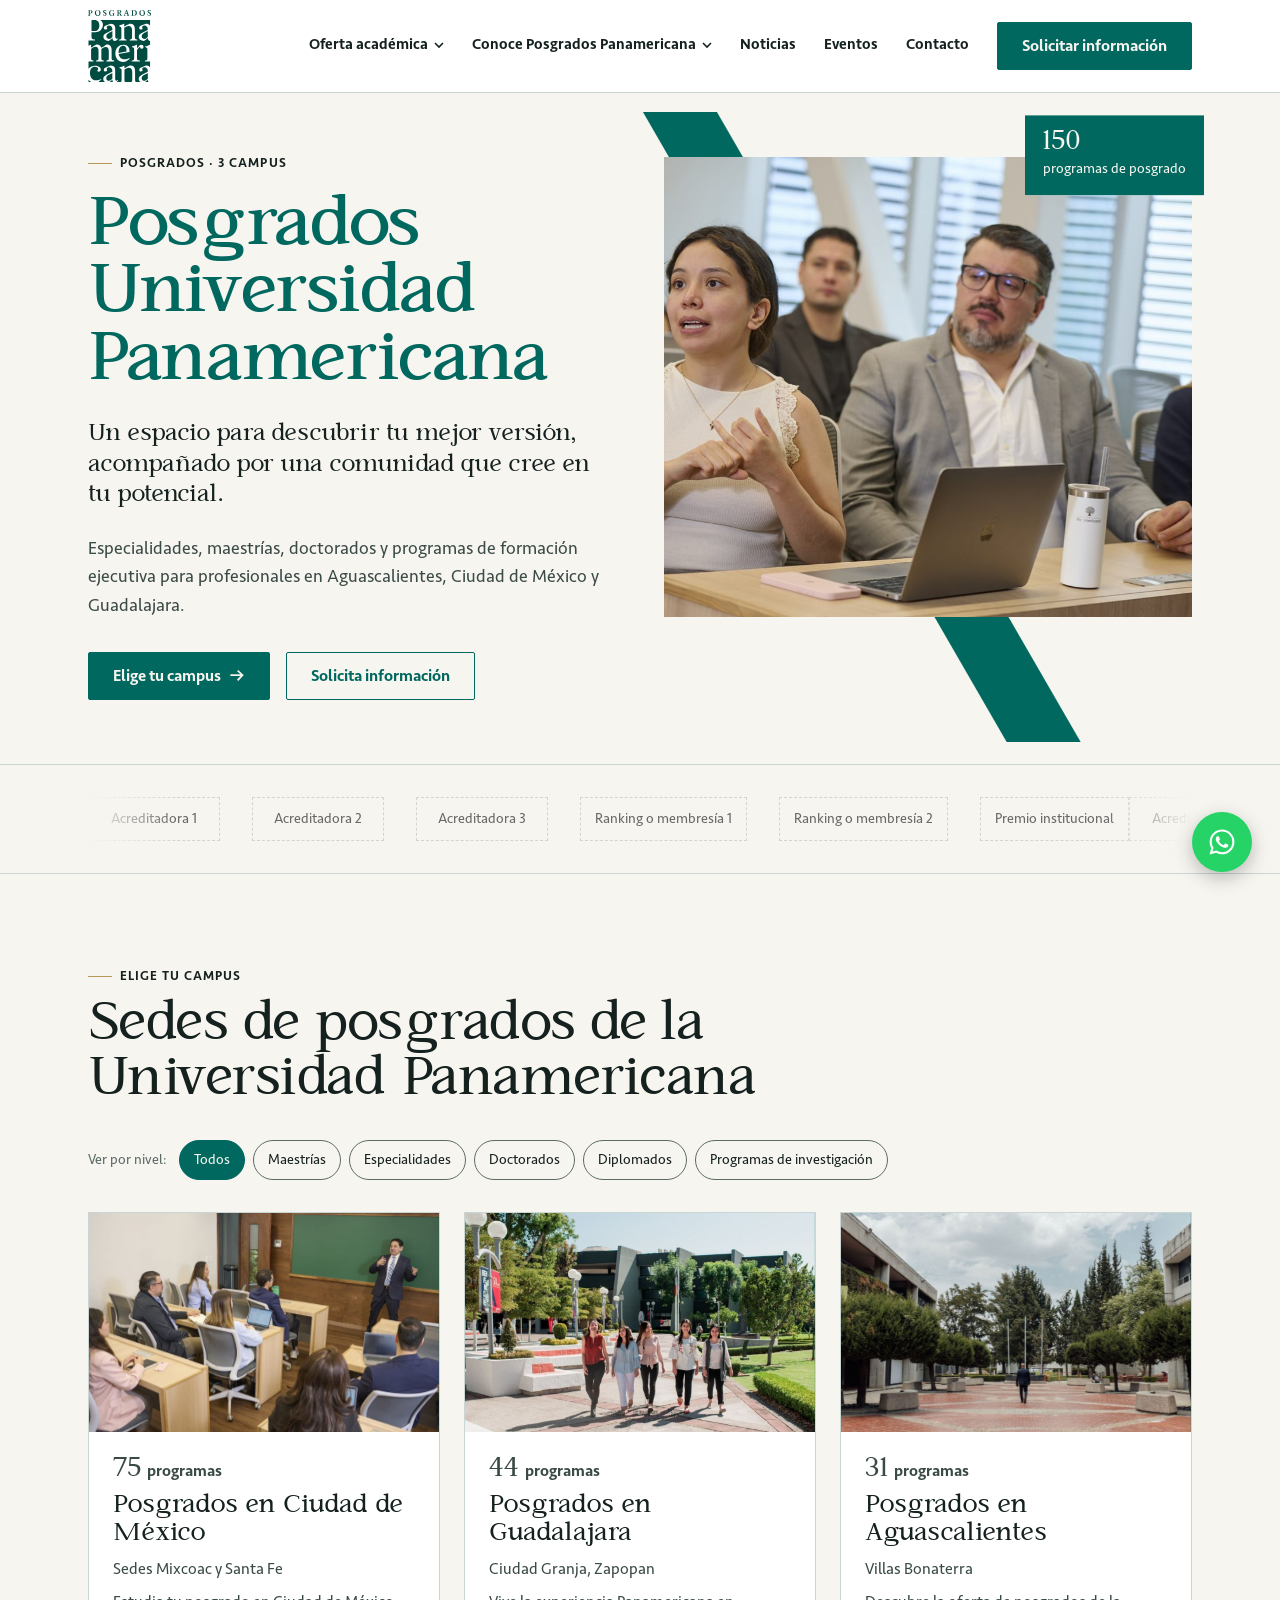
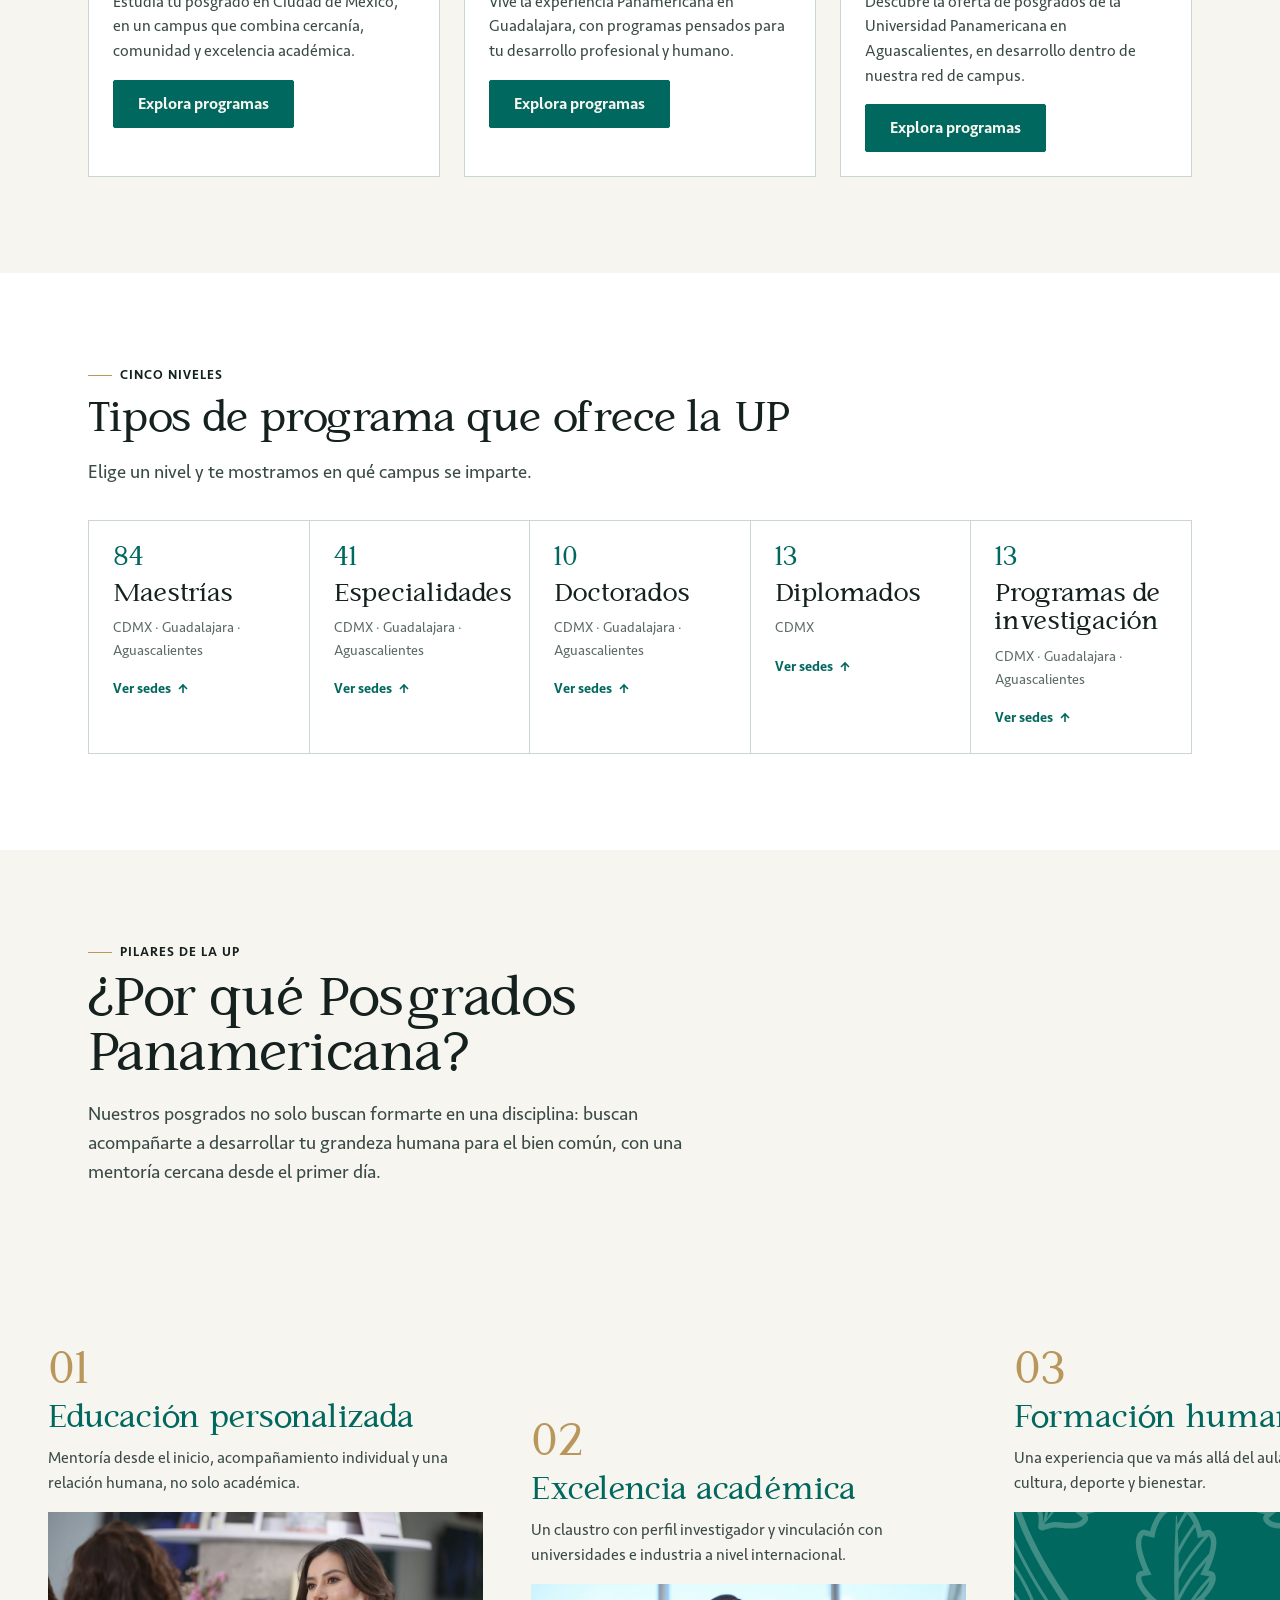
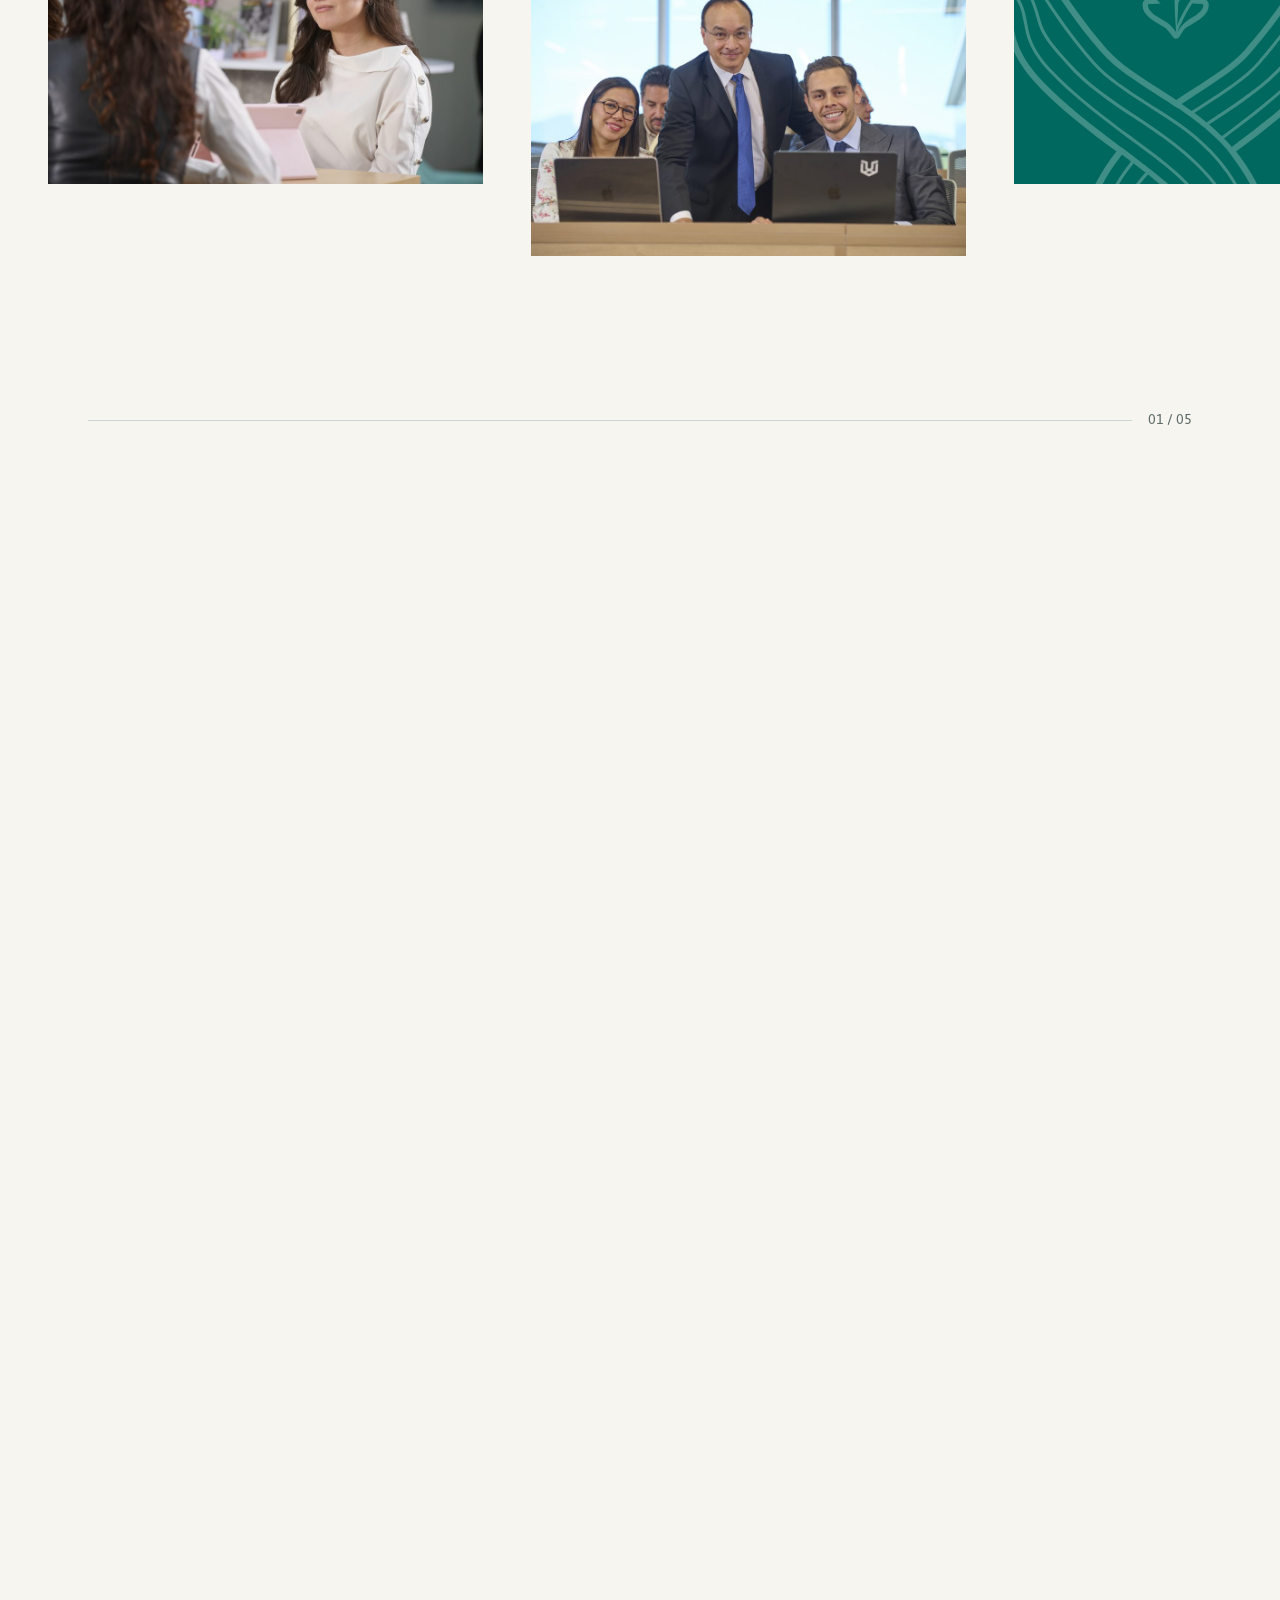
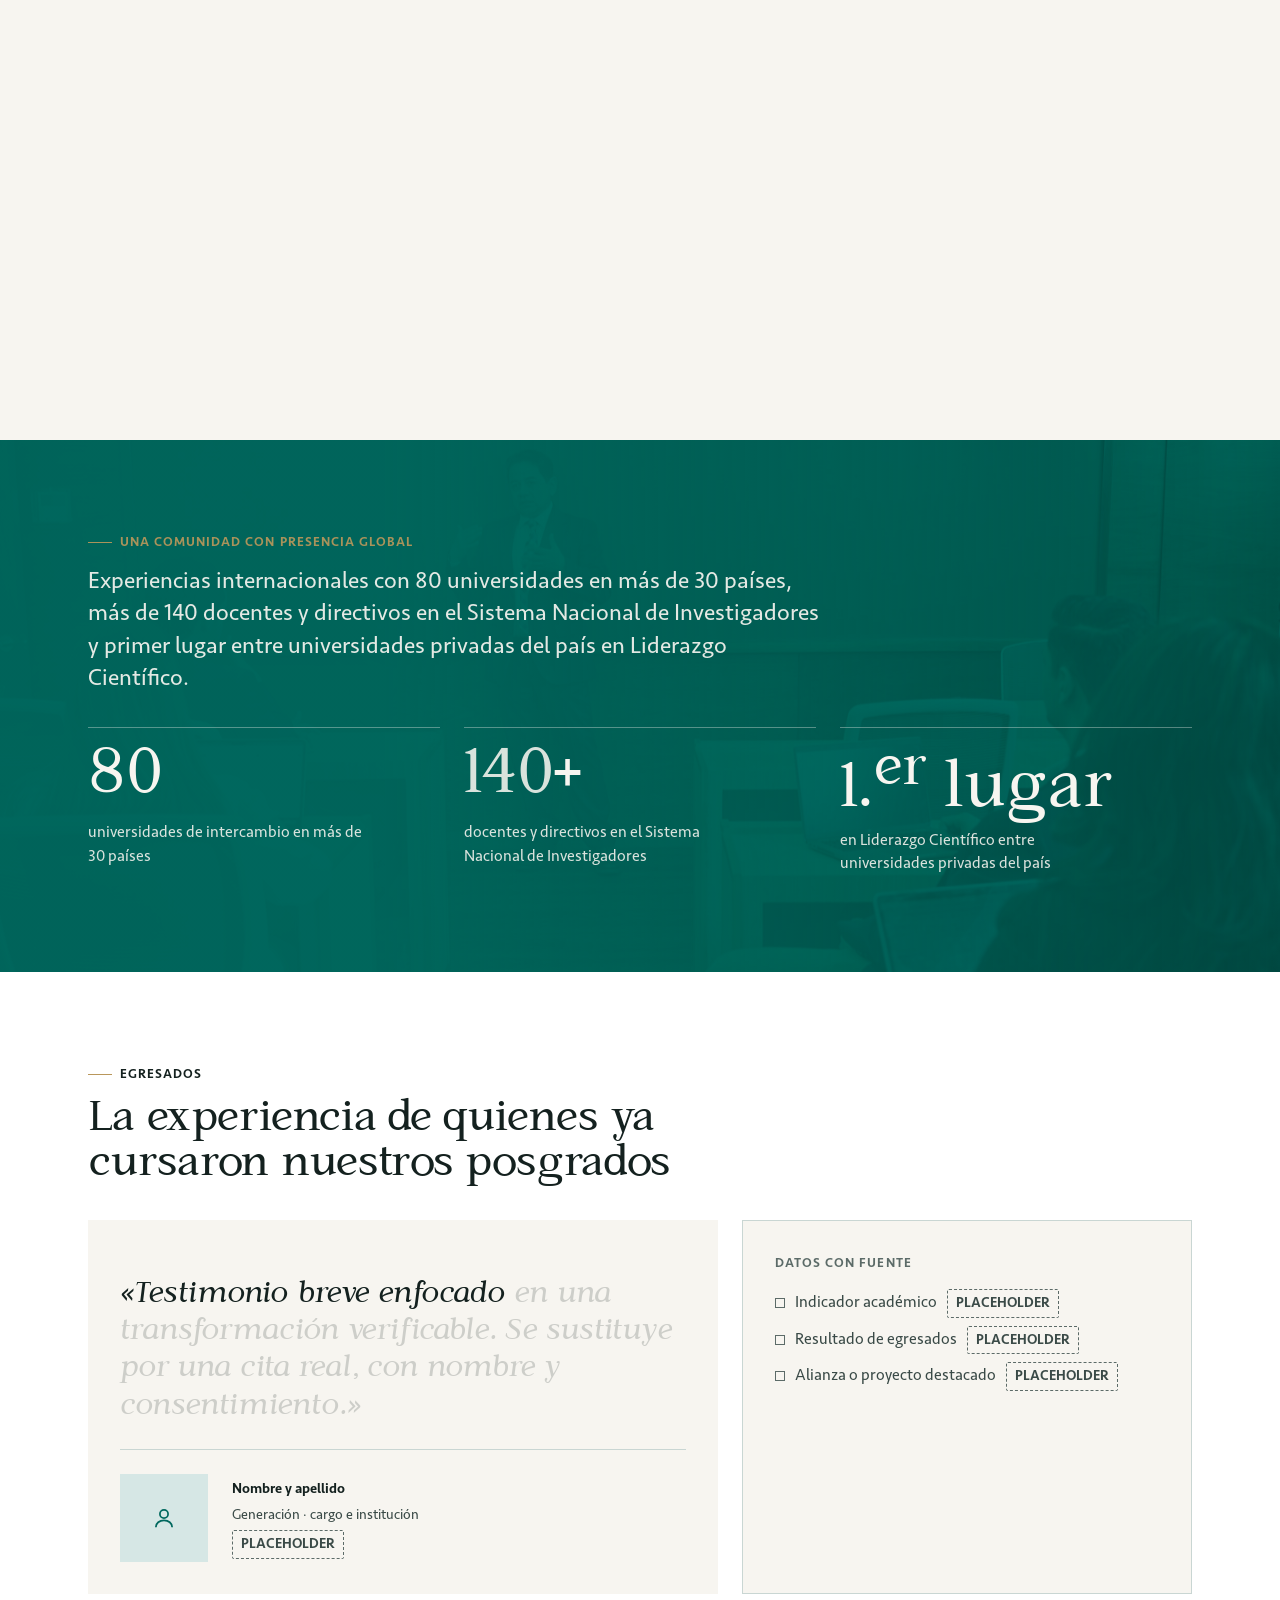
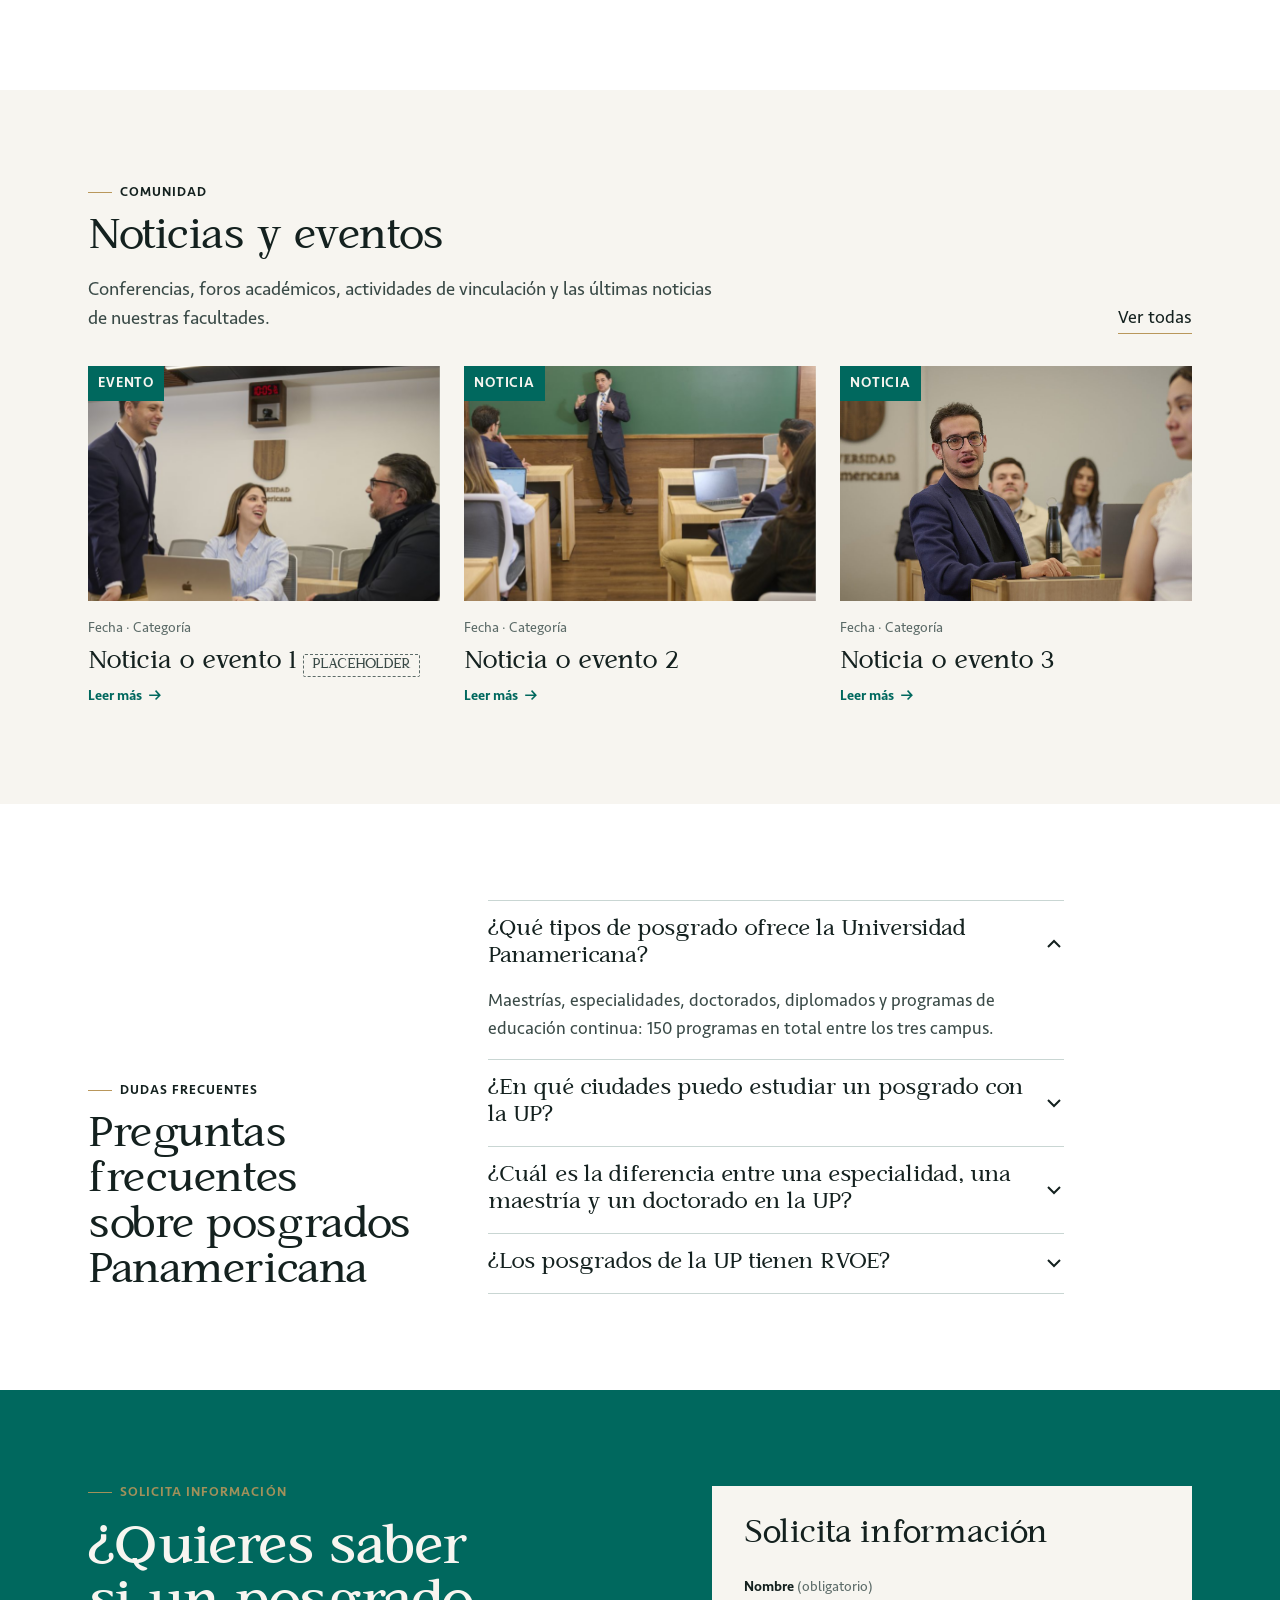
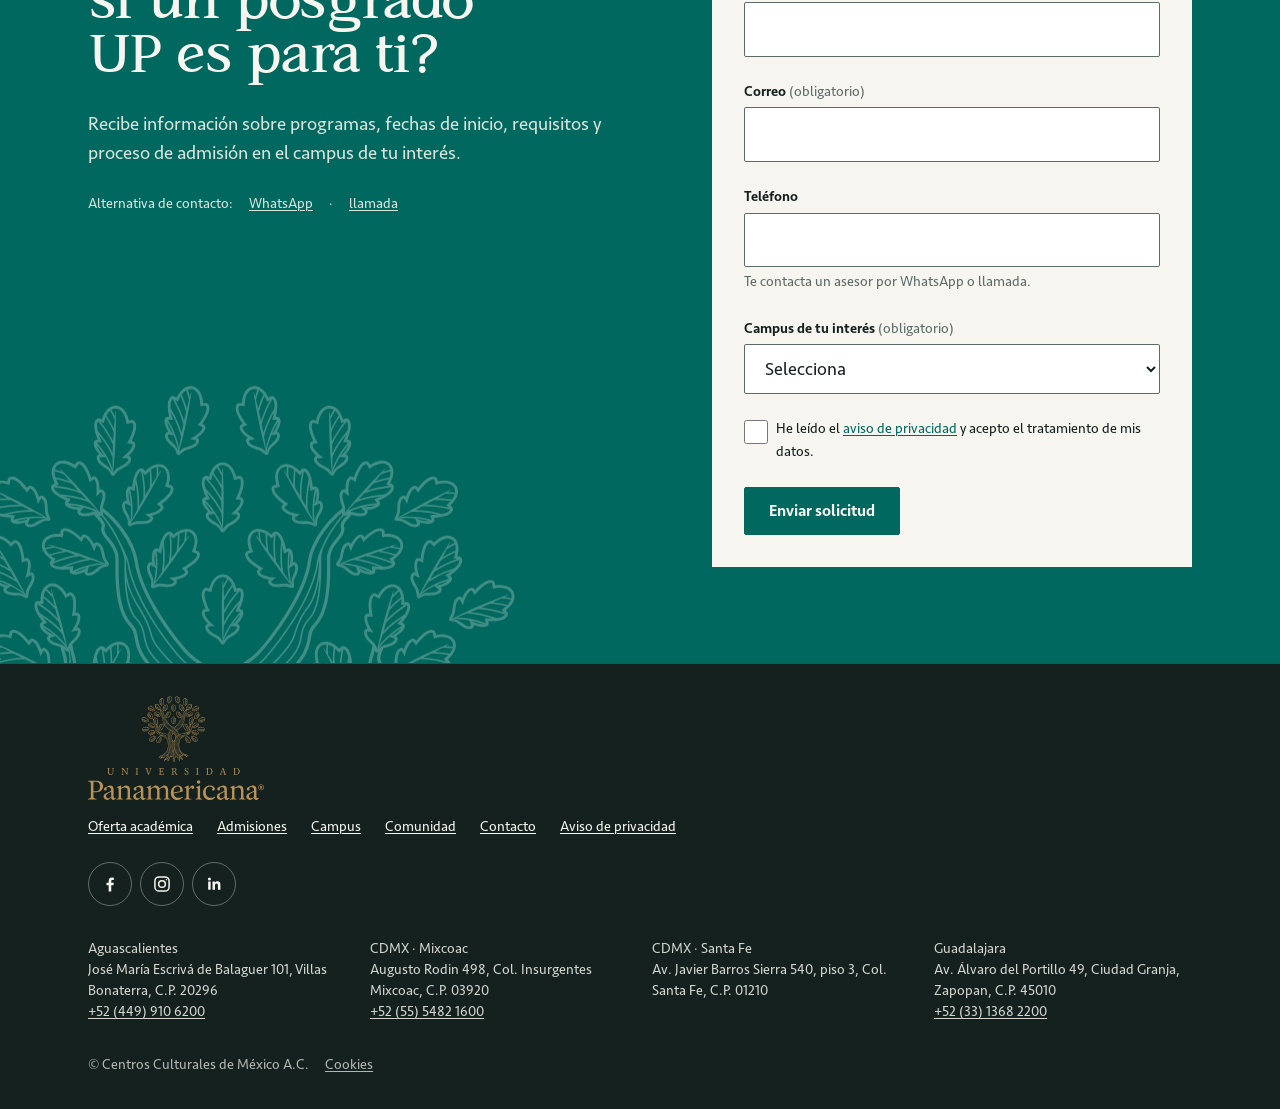
==== commit 999dff3e: "Home: hover del CTA, nuevo texto de portada, cifra sin encimar el tahalí, programas de investigación" ====
--- a/home.html
+++ b/home.html
@@ -8,7 +8,7 @@
 <meta name="robots" content="noindex, nofollow">
 <link rel="stylesheet" href="design-system/ds.css?v=6">
 <link rel="stylesheet" href="design-system/camino.css?v=6">
-<link rel="stylesheet" href="design-system/campus.css?v=30">
+<link rel="stylesheet" href="design-system/campus.css?v=35">
 </head>
 <body class="cp-pagina cp-home">
 <a class="oculto-visual" href="#contenido">Saltar al contenido</a>
@@ -174,7 +174,7 @@
         <p class="cap-etiqueta">Posgrados · 3 campus</p>
         <h1 id="h1" data-lineas><span class="linea"><span>Posgrados</span></span> <span class="linea"><span>Universidad</span></span> <span class="linea"><span>Panamericana</span></span></h1>
         <p class="cp-hero__promesa">Un espacio para descubrir tu mejor versión, acompañado por una comunidad que cree en tu potencial.</p>
-        <p class="cp-hero__aeo">Maestrías, especialidades, doctorados, diplomados y educación continua en Ciudad de México, Guadalajara y Aguascalientes.</p>
+        <p class="cp-hero__aeo">Especialidades, maestrías, doctorados y programas de formación ejecutiva para profesionales en Aguascalientes, Ciudad de México y Guadalajara.</p>
         <div class="cp-hero__acciones">
           <a class="boton boton--primario" href="#sedes" data-ir-sedes>Elige tu campus <span aria-hidden="true">→</span></a>
           <a class="boton boton--secundario" href="#solicitud" data-ir-form>Solicita información</a>
@@ -219,12 +219,12 @@
           <button type="button" aria-pressed="false" data-nivel="especialidades">Especialidades</button>
           <button type="button" aria-pressed="false" data-nivel="doctorados">Doctorados</button>
           <button type="button" aria-pressed="false" data-nivel="diplomados">Diplomados</button>
-          <button type="button" aria-pressed="false" data-nivel="continua">Educación continua</button>
+          <button type="button" aria-pressed="false" data-nivel="investigacion">Programas de investigación</button>
         </div>
       </div>
       <p class="oculto-visual" aria-live="polite" id="sedes-estado"></p>
       <ul class="cp-sedes" id="lista-sedes">
-        <li class="cp-sede cp-revela" style="--k:0" data-campus="cdmx" data-todos="75" data-maestrias="37" data-especialidades="18" data-doctorados="6" data-diplomados="13" data-continua="1">
+        <li class="cp-sede cp-revela" style="--k:0" data-campus="cdmx" data-todos="75" data-maestrias="37" data-especialidades="18" data-doctorados="6" data-diplomados="13" data-continua="1" data-investigacion="7">
           <div class="cp-sede__foto"><img src="design-system/img/mosaico-02.jpg" width="960" height="640" alt="Salón de posgrados del campus Mixcoac durante una clase" loading="lazy" data-parallax="0.08"></div>
           <div class="cp-sede__cuerpo">
             <p class="cp-sede__cuenta"><b data-n>75</b><span data-etq>programas</span></p>
@@ -235,7 +235,7 @@
             <a class="boton boton--primario" href="design-system/sede-cdmx.html">Explora programas</a>
           </div>
         </li>
-        <li class="cp-sede cp-revela" style="--k:1" data-campus="gdl" data-todos="44" data-maestrias="26" data-especialidades="14" data-doctorados="3" data-diplomados="0" data-continua="0">
+        <li class="cp-sede cp-revela" style="--k:1" data-campus="gdl" data-todos="44" data-maestrias="26" data-especialidades="14" data-doctorados="3" data-diplomados="0" data-continua="0" data-investigacion="3">
           <div class="cp-sede__foto"><img src="design-system/img/sede-guadalajara.jpg" width="1280" height="854" alt="Estudiantes caminan por los jardines del campus Guadalajara de la Universidad Panamericana" loading="lazy" data-parallax="0.08" style="object-position: 50% 62%"></div>
           <div class="cp-sede__cuerpo">
             <p class="cp-sede__cuenta"><b data-n>44</b><span data-etq>programas</span></p>
@@ -246,7 +246,7 @@
             <a class="boton boton--primario" href="#">Explora programas</a>
           </div>
         </li>
-        <li class="cp-sede cp-revela" style="--k:2" data-campus="ags" data-todos="31" data-maestrias="21" data-especialidades="9" data-doctorados="1" data-diplomados="0" data-continua="0">
+        <li class="cp-sede cp-revela" style="--k:2" data-campus="ags" data-todos="31" data-maestrias="21" data-especialidades="9" data-doctorados="1" data-diplomados="0" data-continua="0" data-investigacion="3">
           <div class="cp-sede__foto"><img src="design-system/img/sede-aguascalientes.jpg" width="1024" height="683" alt="Patio central del campus Aguascalientes de la Universidad Panamericana" loading="lazy" data-parallax="0.08" style="object-position: 50% 55%"></div>
           <div class="cp-sede__cuerpo">
             <p class="cp-sede__cuenta"><b data-n>31</b><span data-etq>programas</span></p>
@@ -254,7 +254,7 @@
             <p class="cp-sede__sedes">Villas Bonaterra</p>
             <p>Descubre la oferta de posgrados de la Universidad Panamericana en Aguascalientes, en desarrollo dentro de nuestra red de campus.</p>
             <p class="cp-sede__aviso">Este campus no ofrece programas de este nivel.</p>
-            <a class="boton boton--secundario" href="#">Conoce más</a>
+            <a class="boton boton--primario" href="#">Explora programas</a>
           </div>
         </li>
       </ul>
@@ -276,7 +276,7 @@
         <li class="cp-nivel cp-revela" style="--k:1"><button type="button" data-ver-nivel="especialidades"><span class="cp-nivel__n">41</span><span class="cp-nivel__nombre">Especialidades</span><span class="cp-nivel__campus">CDMX · Guadalajara · Aguascalientes</span><span class="cp-nivel__ir">Ver sedes <svg viewBox="0 0 12 12" aria-hidden="true"><path d="M6 10V2M2 6l4-4 4 4" fill="none" stroke="currentColor" stroke-width="1.6"/></svg></span></button></li>
         <li class="cp-nivel cp-revela" style="--k:2"><button type="button" data-ver-nivel="doctorados"><span class="cp-nivel__n">10</span><span class="cp-nivel__nombre">Doctorados</span><span class="cp-nivel__campus">CDMX · Guadalajara · Aguascalientes</span><span class="cp-nivel__ir">Ver sedes <svg viewBox="0 0 12 12" aria-hidden="true"><path d="M6 10V2M2 6l4-4 4 4" fill="none" stroke="currentColor" stroke-width="1.6"/></svg></span></button></li>
         <li class="cp-nivel cp-revela" style="--k:3"><button type="button" data-ver-nivel="diplomados"><span class="cp-nivel__n">13</span><span class="cp-nivel__nombre">Diplomados</span><span class="cp-nivel__campus">CDMX</span><span class="cp-nivel__ir">Ver sedes <svg viewBox="0 0 12 12" aria-hidden="true"><path d="M6 10V2M2 6l4-4 4 4" fill="none" stroke="currentColor" stroke-width="1.6"/></svg></span></button></li>
-        <li class="cp-nivel cp-revela" style="--k:4"><button type="button" data-ver-nivel="continua"><span class="cp-nivel__n">1</span><span class="cp-nivel__nombre">Educación continua</span><span class="cp-nivel__campus">CDMX</span><span class="cp-nivel__ir">Ver sedes <svg viewBox="0 0 12 12" aria-hidden="true"><path d="M6 10V2M2 6l4-4 4 4" fill="none" stroke="currentColor" stroke-width="1.6"/></svg></span></button></li>
+        <li class="cp-nivel cp-revela" style="--k:4"><button type="button" data-ver-nivel="investigacion"><span class="cp-nivel__n">13</span><span class="cp-nivel__nombre">Programas de investigación</span><span class="cp-nivel__campus">CDMX · Guadalajara · Aguascalientes</span><span class="cp-nivel__ir">Ver sedes <svg viewBox="0 0 12 12" aria-hidden="true"><path d="M6 10V2M2 6l4-4 4 4" fill="none" stroke="currentColor" stroke-width="1.6"/></svg></span></button></li>
       </ul>
     </div>
   </section>
@@ -312,7 +312,7 @@
       <div class="contenedor">
         <div class="cp-cifras__intro cp-revela">
           <p class="cap-etiqueta">Una comunidad con presencia global</p>
-          <p>Intercambio académico con 80 universidades en más de 30 países, más de 140 docentes y directivos en el Sistema Nacional de Investigadores y primer lugar entre universidades privadas del país en Liderazgo Científico.</p>
+          <p>Experiencias internacionales con 80 universidades en más de 30 países, más de 140 docentes y directivos en el Sistema Nacional de Investigadores y primer lugar entre universidades privadas del país en Liderazgo Científico.</p>
         </div>
         <ul>
           <li class="cp-revela" style="--k:0"><b data-cuenta="80">80</b><span>universidades de intercambio en más de 30 países</span></li>
@@ -330,7 +330,10 @@
       <div class="cp-prueba">
         <figure class="cp-testimonio cp-revela">
           <blockquote data-ilumina>«Testimonio breve enfocado en una transformación verificable. Se sustituye por una cita real, con nombre y consentimiento.»</blockquote>
-          <figcaption><b>Nombre y apellido</b><span>Generación · cargo e institución</span><span class="ds__tag ds__tag--placeholder">PLACEHOLDER</span></figcaption>
+          <figcaption class="cp-testimonio__autor">
+            <div class="cp-testimonio__foto" role="img" aria-label="Espacio para la fotografía del egresado"><svg width="28" height="28" viewBox="0 0 24 24" fill="none" stroke="currentColor" stroke-width="1.5" aria-hidden="true"><circle cx="12" cy="8.5" r="3.5"/><path d="M5 20c0-3.6 3.1-6 7-6s7 2.4 7 6"/></svg></div>
+            <div class="cp-testimonio__datos"><b>Nombre y apellido</b><span>Generación · cargo e institución</span><span class="ds__tag ds__tag--placeholder">PLACEHOLDER</span></div>
+          </figcaption>
         </figure>
         <div class="cp-datos cp-revela" style="--k:1">
           <h3>Datos con fuente</h3>
@@ -458,8 +461,8 @@
 }
 
 // Sedes: filtro por nivel (sin URL nueva; campus-first)
-const nombres = { '': 'programas', maestrias: 'maestrías', especialidades: 'especialidades', doctorados: 'doctorados', diplomados: 'diplomados', continua: 'de educación continua' };
-const singular = { '': 'programa', maestrias: 'maestría', especialidades: 'especialidad', doctorados: 'doctorado', diplomados: 'diplomado', continua: 'de educación continua' };
+const nombres = { '': 'programas', maestrias: 'maestrías', especialidades: 'especialidades', doctorados: 'doctorados', diplomados: 'diplomados', continua: 'de educación continua', investigacion: 'programas de investigación' };
+const singular = { '': 'programa', maestrias: 'maestría', especialidades: 'especialidad', doctorados: 'doctorado', diplomados: 'diplomado', continua: 'de educación continua', investigacion: 'programa de investigación' };
 const botonesFiltro = [...document.querySelectorAll('.cp-filtro button')];
 const sedes = [...document.querySelectorAll('.cp-sede')];
 const estado = document.getElementById('sedes-estado');
@@ -480,7 +483,7 @@
 document.querySelectorAll('[data-ver-nivel]').forEach(b => b.addEventListener('click', () => {
   filtrar(b.dataset.verNivel);
   document.getElementById('sedes').scrollIntoView({ behavior: suave, block: 'start' });
-  setTimeout(() => botonesFiltro.find(x => x.dataset.nivel === b.dataset.verNivel).focus({ preventScroll: true }), reducido ? 0 : 500);
+  setTimeout(() => botonesFiltro.find(x => x.dataset.nivel === b.dataset.verNivel)?.focus({ preventScroll: true }), reducido ? 0 : 500);
 }));
 
 // Anclas con desplazamiento suave y foco
--- a/design-system/campus.css
+++ b/design-system/campus.css
@@ -547,3 +547,23 @@
 @media (max-width: 599px) { .cp-cab__logo { --logo-alto: 54px; padding: 0; margin-left: 0; } }
 .cp-pagina .pg-migas { padding-top: var(--espacio-bloque); }
 @media (max-width: 599px) { .cp-pagina .pg-migas { padding-top: var(--espacio-bloque); } }
+/* Botones que son enlaces: la regla general a:hover cambiaba el texto a tinta oscura y el CTA perdía su color (2026-10-21).
+   Primario: el texto sigue blanco y el fondo baja al verde profundo del logo de Posgrados (#004C41). Secundario: conserva el verde. */
+.cp-pagina a.boton--primario:hover, .cp-pagina a.boton--primario:focus-visible { color: var(--contenido-inverso); background: #004C41; border-color: #004C41; }
+.cp-pagina a.boton--secundario:hover { color: var(--contenido-marca); }
+.cp-pagina a.boton { transition: background var(--duracion-instante) var(--curva-estandar), border-color var(--duracion-instante) var(--curva-estandar), outline-color var(--duracion-instante); }
+/* Cifra de la portada (2026-10-21, comentario del cliente): pasa a la esquina superior derecha de la foto
+   para no encimarse con el tahalí, que cruza la foto por su lado izquierdo y baja hasta el borde inferior. */
+.cp-hero__cifra { top: -18px; bottom: auto; right: -12px; }
+@media (max-width: 899px) { .cp-hero__cifra { top: -14px; bottom: auto; right: 0; } }
+@media (max-width: 899px) { .cp-hero__cifra { top: -44px; padding: 10px 14px; } .cp-hero__escena { margin-top: 44px; } }
+
+/* Testimonio con espacio para la foto del egresado (2026-10-21): la imagen se sustituye por <img> cuando haya foto autorizada */
+.cp-testimonio__autor { display: grid; grid-template-columns: auto minmax(0, 1fr); gap: var(--espacio-base); align-items: center; padding-top: var(--espacio-bloque); border-top: var(--borde-fino) solid var(--borde-suave); }
+.cp-testimonio__foto { width: 88px; aspect-ratio: 1; display: grid; place-items: center; overflow: hidden; color: var(--contenido-marca); background: color-mix(in srgb, var(--superficie-marca) 16%, var(--superficie-elevada)); }
+.cp-testimonio__foto img { width: 100%; height: 100%; object-fit: cover; }
+.cp-testimonio__datos { display: grid; gap: 2px; justify-items: start; }
+@media (max-width: 599px) { .cp-testimonio__foto { width: 72px; } }
+/* La regla general .cp-testimonio figcaption (gap 2px) pisaba la separación entre foto y texto */
+.cp-testimonio figcaption.cp-testimonio__autor { column-gap: var(--espacio-bloque); row-gap: var(--espacio-compacto); }
+.cp-testimonio__datos { gap: 4px; }
